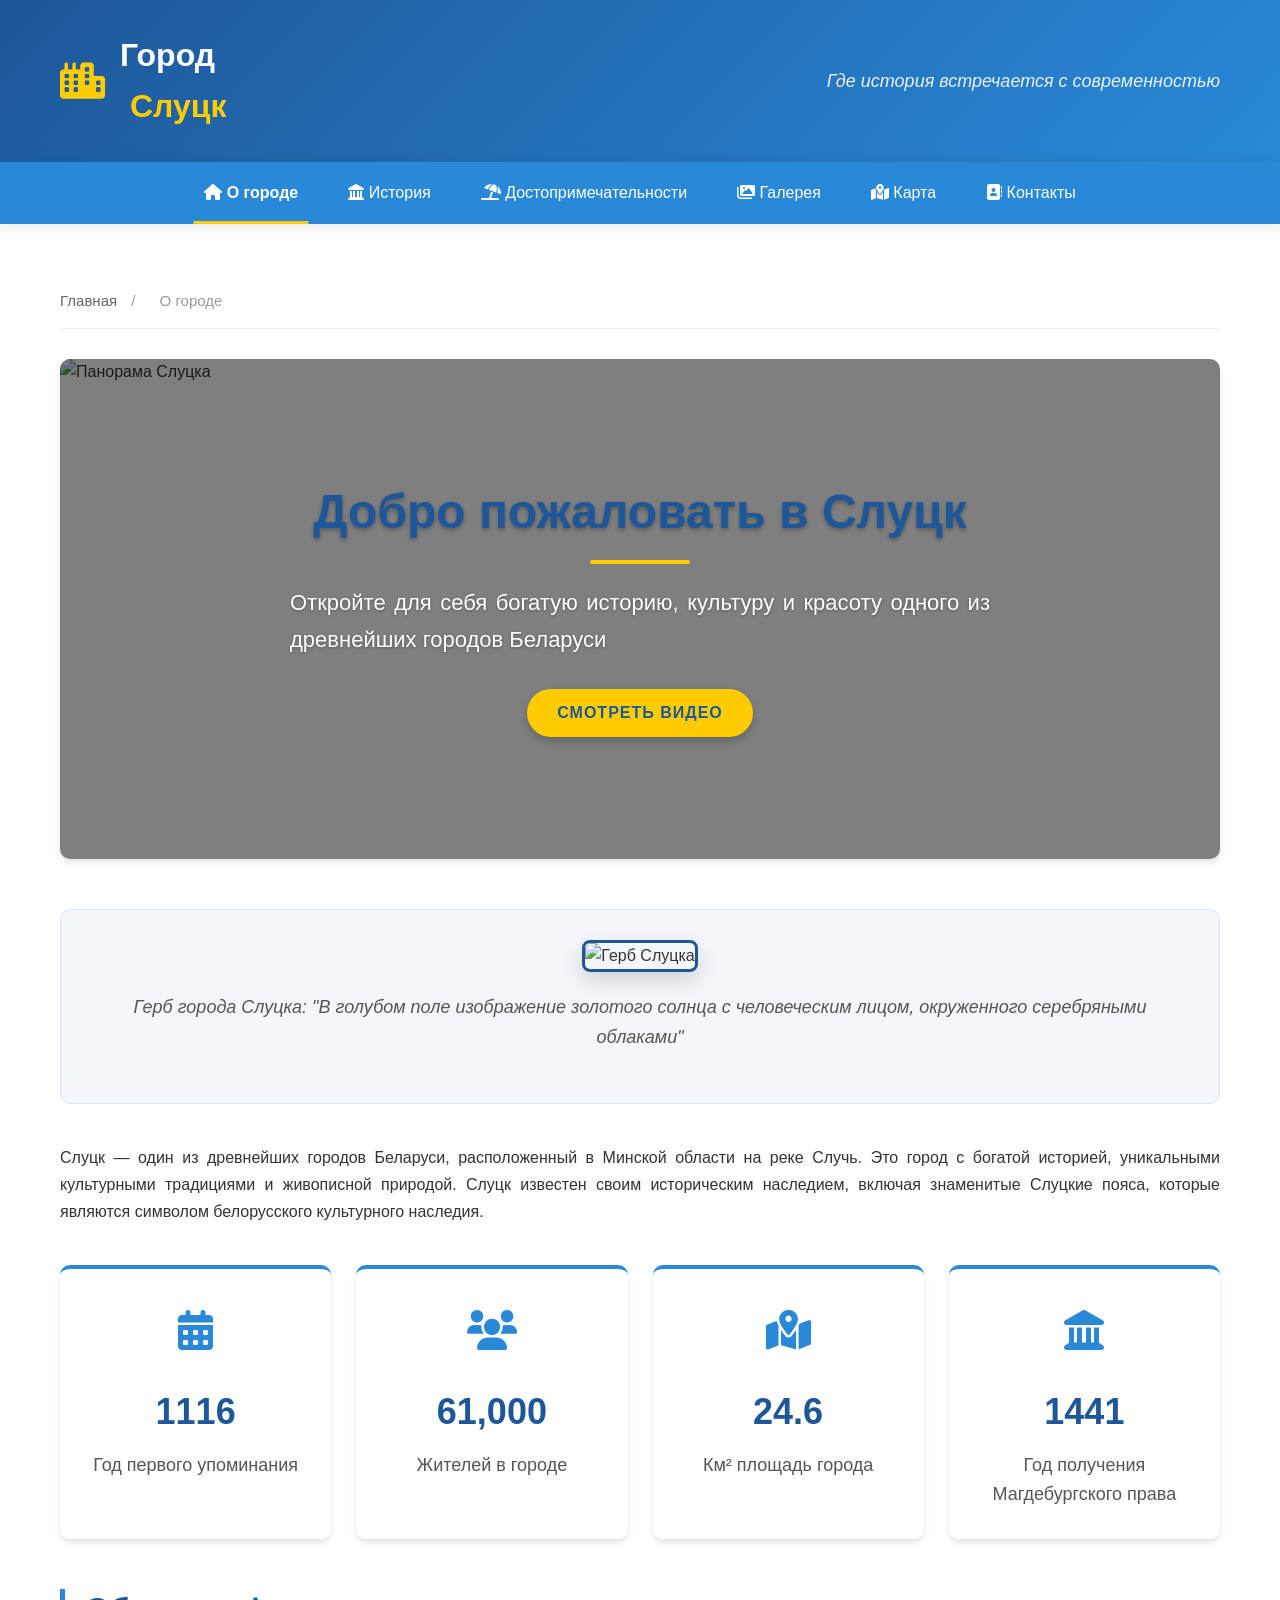
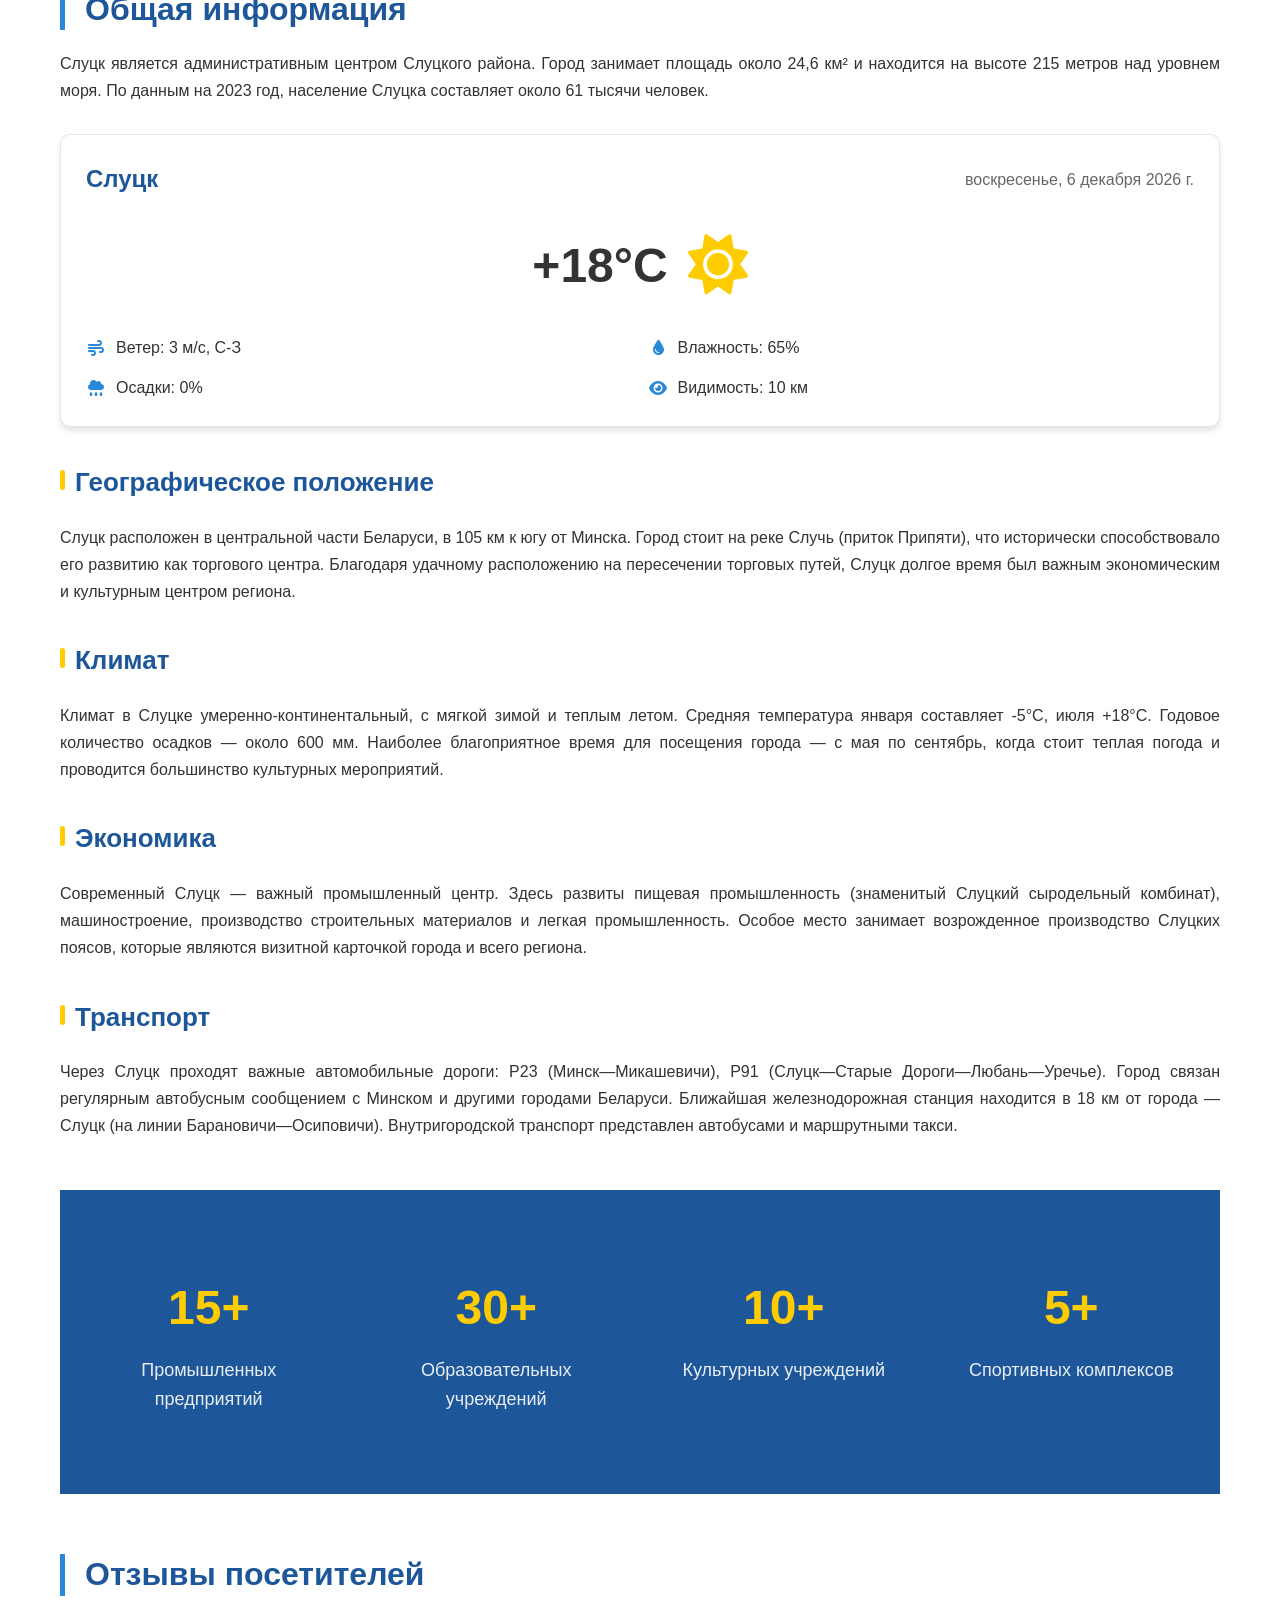
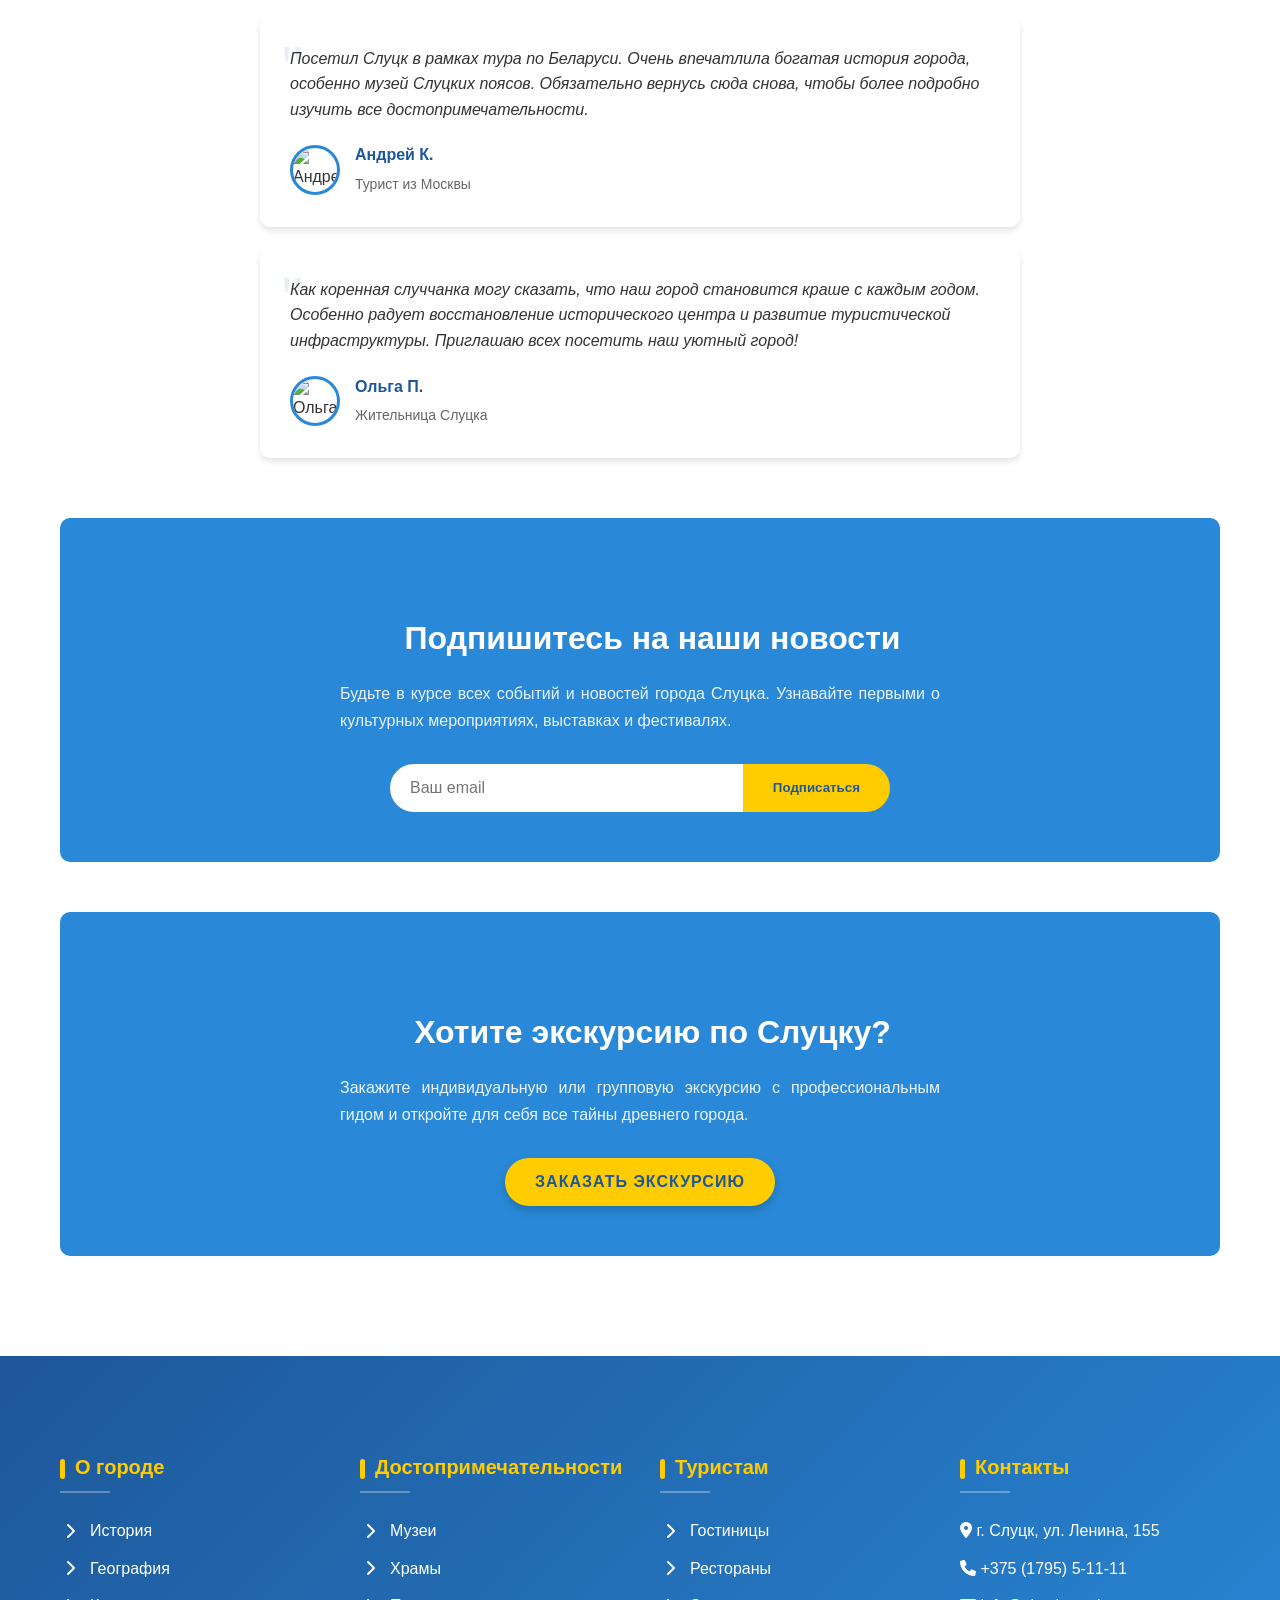
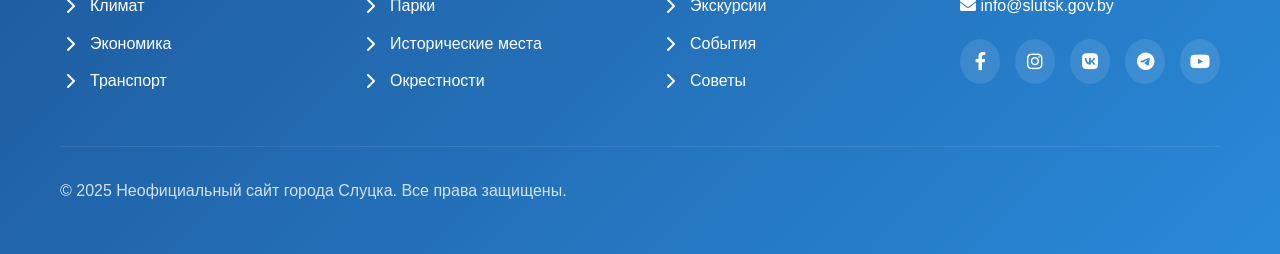
==== index.html @ 7d2373c3 "Update and rename main.html to index.html" ====
<!DOCTYPE html>
<html lang="ru">
<head>
    <meta charset="UTF-8">
    <meta name="viewport" content="width=device-width, initial-scale=1.0">
    <title>Слуцк — историческая жемчужина Беларуси</title>
    <link rel="stylesheet" href="https://cdnjs.cloudflare.com/ajax/libs/font-awesome/6.0.0-beta3/css/all.min.css">
    <link rel="stylesheet" href="https://unpkg.com/leaflet@1.7.1/dist/leaflet.css" />
    <link rel="stylesheet" href="https://cdnjs.cloudflare.com/ajax/libs/lightbox2/2.11.3/css/lightbox.min.css">
    <style>
        :root {
            --primary-color: #1e5799;
            --secondary-color: #2989d8;
            --accent-color: #ffcc00;
            --text-color: #333;
            --light-text: #fff;
            --bg-color: #f5f5f5;
            --card-bg: #fff;
            --shadow: 0 4px 6px rgba(0, 0, 0, 0.1);
            --transition: all 0.3s ease;
        }
        
        * {
            margin: 0;
            padding: 0;
            box-sizing: border-box;
            font-family: 'Segoe UI', Tahoma, Geneva, Verdana, sans-serif;
        }
        
        body {
            background-color: var(--bg-color);
            color: var(--text-color);
            line-height: 1.6;
            overflow-x: hidden;
        }
        
        .container {
            max-width: 1200px;
            margin: 0 auto;
            padding: 0 20px;
        }

        header {
            background: linear-gradient(135deg, var(--primary-color) 0%, var(--secondary-color) 100%);
            color: var(--light-text);
            padding: 30px 0;
            box-shadow: var(--shadow);
            position: relative;
            overflow: hidden;
        }
        
        .header-content {
            display: flex;
            justify-content: space-between;
            align-items: center;
            position: relative;
            z-index: 2;
        }
        
        .logo {
            font-size: 32px;
            font-weight: bold;
            display: flex;
            align-items: center;
        }
        
        .logo span {
            color: var(--accent-color);
            margin-left: 10px;
        }
        
        .logo-icon {
            font-size: 36px;
            margin-right: 15px;
            color: var(--accent-color);
        }
        
        .slogan {
            font-size: 18px;
            font-style: italic;
            opacity: 0.9;
            text-align: right;
        }
        

        nav {
            background-color: var(--secondary-color);
            position: sticky;
            top: 0;
            z-index: 100;
            box-shadow: 0 2px 15px rgba(0, 0, 0, 0.1);
        }
        
        .nav-container {
            display: flex;
            justify-content: center;
        }
        
        .nav-tabs {
            display: flex;
            list-style: none;
        }
        
        .nav-tabs li {
            position: relative;
        }
        
        .nav-tabs li a {
            display: block;
            padding: 18px 25px;
            color: var(--light-text);
            text-decoration: none;
            font-weight: 500;
            transition: var(--transition);
            position: relative;
        }
        
        .nav-tabs li a::after {
            content: '';
            position: absolute;
            bottom: 0;
            left: 50%;
            transform: translateX(-50%);
            width: 0;
            height: 3px;
            background-color: var(--accent-color);
            transition: var(--transition);
        }
        
        .nav-tabs li a:hover::after,
        .nav-tabs li.active a::after {
            width: 80%;
        }
        
        .nav-tabs li a:hover {
            background-color: rgba(255, 255, 255, 0.1);
        }
        
        .nav-tabs li.active a {
            font-weight: 600;
        }
        

        main {
            padding: 50px 0;
            background-color: var(--card-bg);
            min-height: 80vh;
        }
        
        .tab-content {
            display: none;
            animation: fadeIn 0.5s ease;
        }
        
        .tab-content.active {
            display: block;
        }
        
        @keyframes fadeIn {
            from { opacity: 0; transform: translateY(10px); }
            to { opacity: 1; transform: translateY(0); }
        }
        

        h1, h2, h3, h4 {
            color: var(--primary-color);
            margin-bottom: 20px;
            font-weight: 700;
        }
        
        h1 {
            font-size: 42px;
            text-align: center;
            margin-bottom: 40px;
            position: relative;
            padding-bottom: 20px;
            line-height: 1.3;
        }
        
        h1::after {
            content: '';
            position: absolute;
            bottom: 0;
            left: 50%;
            transform: translateX(-50%);
            width: 100px;
            height: 4px;
            background-color: var(--accent-color);
            border-radius: 2px;
        }
        
        h2 {
            font-size: 32px;
            margin-top: 50px;
            border-left: 5px solid var(--secondary-color);
            padding-left: 20px;
            line-height: 1.3;
        }
        
        h3 {
            font-size: 26px;
            margin-top: 35px;
            position: relative;
            padding-left: 15px;
        }
        
        h3::before {
            content: '';
            position: absolute;
            left: 0;
            top: 8px;
            height: 20px;
            width: 5px;
            background-color: var(--accent-color);
            border-radius: 3px;
        }
        
        p {
            margin-bottom: 20px;
            text-align: justify;
            font-size: 16px;
            line-height: 1.7;
        }
        
        a {
            color: var(--secondary-color);
            text-decoration: none;
            transition: var(--transition);
        }
        
        a:hover {
            color: var(--primary-color);
            text-decoration: underline;
        }
        

        .coat-of-arms {
            text-align: center;
            margin: 40px 0;
            background-color: rgba(30, 87, 153, 0.05);
            padding: 30px;
            border-radius: 10px;
            border: 1px solid rgba(30, 87, 153, 0.1);
        }
        
        .coat-of-arms img {
            max-width: 220px;
            height: auto;
            border: 3px solid var(--primary-color);
            border-radius: 8px;
            box-shadow: 0 8px 20px rgba(0, 0, 0, 0.15);
            transition: var(--transition);
        }
        
        .coat-of-arms img:hover {
            transform: scale(1.05);
            box-shadow: 0 10px 25px rgba(0, 0, 0, 0.2);
        }
        
        .coat-of-arms p {
            font-style: italic;
            margin-top: 20px;
            text-align: center;
            color: #555;
            font-size: 18px;
        }
        

        .gallery {
            display: grid;
            grid-template-columns: repeat(auto-fill, minmax(280px, 1fr));
            gap: 25px;
            margin: 40px 0;
        }
        
        .gallery-item {
            position: relative;
            overflow: hidden;
            border-radius: 8px;
            box-shadow: var(--shadow);
            transition: var(--transition);
            height: 220px;
        }
        
        .gallery-item:hover {
            transform: translateY(-8px);
            box-shadow: 0 10px 20px rgba(0, 0, 0, 0.15);
        }
        
        .gallery-item img {
            width: 100%;
            height: 100%;
            object-fit: cover;
            transition: transform 0.5s ease;
        }
        
        .gallery-item:hover img {
            transform: scale(1.1);
        }
        
        .gallery-caption {
            position: absolute;
            bottom: 0;
            left: 0;
            right: 0;
            background: linear-gradient(to top, rgba(0, 0, 0, 0.8), transparent);
            color: white;
            padding: 15px;
            transform: translateY(0);
            opacity: 1;
            transition: var(--transition);
        }
        

        #map {
            height: 500px;
            width: 100%;
            margin: 40px 0;
            border-radius: 10px;
            box-shadow: var(--shadow);
            border: 1px solid #ddd;
            z-index: 1;
        }

        .timeline {
            position: relative;
            max-width: 1000px;
            margin: 50px auto;
            padding: 0 20px;
        }
        
        .timeline::after {
            content: '';
            position: absolute;
            width: 4px;
            background: linear-gradient(to bottom, var(--primary-color), var(--secondary-color));
            top: 0;
            bottom: 0;
            left: 50%;
            margin-left: -2px;
            border-radius: 2px;
        }
        
        .timeline-item {
            padding: 15px 50px;
            position: relative;
            width: 50%;
            box-sizing: border-box;
        }
        
        .timeline-item::after {
            content: '';
            position: absolute;
            width: 25px;
            height: 25px;
            background-color: var(--card-bg);
            border: 4px solid var(--secondary-color);
            border-radius: 50%;
            top: 20px;
            z-index: 1;
            transition: var(--transition);
        }
        
        .timeline-item:hover::after {
            background-color: var(--accent-color);
            border-color: var(--primary-color);
            transform: scale(1.1);
        }
        
        .left {
            left: 0;
        }
        
        .right {
            left: 50%;
        }
        
        .left::after {
            right: -16px;
        }
        
        .right::after {
            left: -16px;
        }
        
        .timeline-content {
            padding: 25px;
            background-color: var(--card-bg);
            border-radius: 8px;
            box-shadow: var(--shadow);
            border-left: 4px solid var(--secondary-color);
            transition: var(--transition);
        }
        
        .timeline-item:hover .timeline-content {
            transform: translateY(-5px);
            box-shadow: 0 8px 15px rgba(0, 0, 0, 0.1);
        }
        
        .right .timeline-content {
            border-left: none;
            border-right: 4px solid var(--secondary-color);
        }
        
        .timeline-year {
            font-weight: bold;
            color: var(--secondary-color);
            margin-bottom: 15px;
            font-size: 20px;
            display: flex;
            align-items: center;
        }
        
        .timeline-year::before {
            content: '';
            display: inline-block;
            width: 15px;
            height: 15px;
            background-color: var(--accent-color);
            border-radius: 50%;
            margin-right: 10px;
        }
        

        .attractions {
            display: grid;
            grid-template-columns: repeat(auto-fill, minmax(320px, 1fr));
            gap: 35px;
            margin: 40px 0;
        }
        
        .attraction-card {
            background-color: var(--card-bg);
            border-radius: 10px;
            overflow: hidden;
            box-shadow: var(--shadow);
            transition: var(--transition);
            display: flex;
            flex-direction: column;
        }
        
        .attraction-card:hover {
            transform: translateY(-10px);
            box-shadow: 0 15px 25px rgba(0, 0, 0, 0.1);
        }
        
        .attraction-image {
            height: 220px;
            overflow: hidden;
            position: relative;
        }
        
        .attraction-image img {
            width: 100%;
            height: 100%;
            object-fit: cover;
            transition: transform 0.5s ease;
        }
        
        .attraction-card:hover .attraction-image img {
            transform: scale(1.1);
        }
        
        .attraction-info {
            padding: 25px;
            flex-grow: 1;
            display: flex;
            flex-direction: column;
        }
        
        .attraction-info h3 {
            margin-top: 0;
            color: var(--primary-color);
            font-size: 22px;
        }
        
        .attraction-info p {
            margin-bottom: 20px;
            flex-grow: 1;
        }
        
        .attraction-meta {
            display: flex;
            justify-content: space-between;
            color: #666;
            font-size: 15px;
            margin-top: auto;
        }
        
        .attraction-meta i {
            margin-right: 5px;
            color: var(--secondary-color);
        }
        

        .contact-info {
            display: grid;
            grid-template-columns: repeat(auto-fill, minmax(320px, 1fr));
            gap: 35px;
            margin: 40px 0;
        }
        
        .contact-card {
            background-color: var(--card-bg);
            padding: 30px;
            border-radius: 10px;
            box-shadow: var(--shadow);
            border-top: 4px solid var(--secondary-color);
            transition: var(--transition);
        }
        
        .contact-card:hover {
            transform: translateY(-5px);
            box-shadow: 0 10px 20px rgba(0, 0, 0, 0.1);
        }
        
        .contact-card h3 {
            margin-top: 0;
            display: flex;
            align-items: center;
            font-size: 22px;
        }
        
        .contact-card h3 i {
            margin-right: 15px;
            color: var(--secondary-color);
            font-size: 26px;
        }
        
        .contact-card ul {
            list-style: none;
            margin-top: 20px;
        }
        
        .contact-card ul li {
            margin-bottom: 15px;
            display: flex;
            align-items: flex-start;
            line-height: 1.5;
        }
        
        .contact-card ul li i {
            margin-right: 15px;
            color: var(--secondary-color);
            width: 20px;
            text-align: center;
            margin-top: 3px;
        }
        

        .weather-widget {
            background-color: var(--card-bg);
            border-radius: 10px;
            padding: 25px;
            box-shadow: var(--shadow);
            margin: 30px 0;
            text-align: center;
            border: 1px solid rgba(0, 0, 0, 0.1);
        }
        
        .weather-header {
            display: flex;
            justify-content: space-between;
            align-items: center;
            margin-bottom: 20px;
        }
        
        .weather-city {
            font-size: 24px;
            font-weight: bold;
            color: var(--primary-color);
        }
        
        .weather-date {
            color: #666;
            font-size: 16px;
        }
        
        .weather-main {
            display: flex;
            align-items: center;
            justify-content: center;
            margin-bottom: 20px;
        }
        
        .weather-temp {
            font-size: 48px;
            font-weight: bold;
            margin-right: 20px;
        }
        
        .weather-icon {
            font-size: 60px;
            color: var(--accent-color);
        }
        
        .weather-details {
            display: grid;
            grid-template-columns: repeat(2, 1fr);
            gap: 15px;
            text-align: left;
        }
        
        .weather-detail {
            display: flex;
            align-items: center;
        }
        
        .weather-detail i {
            margin-right: 10px;
            color: var(--secondary-color);
            width: 20px;
            text-align: center;
        }
        

        .facts {
            display: grid;
            grid-template-columns: repeat(auto-fill, minmax(250px, 1fr));
            gap: 25px;
            margin: 40px 0;
        }
        
        .fact-card {
            background-color: var(--card-bg);
            border-radius: 10px;
            padding: 30px;
            box-shadow: var(--shadow);
            text-align: center;
            transition: var(--transition);
            border-top: 4px solid var(--secondary-color);
        }
        
        .fact-card:hover {
            transform: translateY(-5px);
            box-shadow: 0 10px 20px rgba(0, 0, 0, 0.1);
        }
        
        .fact-icon {
            font-size: 40px;
            color: var(--secondary-color);
            margin-bottom: 20px;
        }
        
        .fact-number {
            font-size: 36px;
            font-weight: bold;
            color: var(--primary-color);
            margin-bottom: 10px;
        }
        
        .fact-title {
            font-size: 18px;
            color: #555;
        }
        
        .video-container {
            position: relative;
            padding-bottom: 56.25%; 
            height: 0;
            overflow: hidden;
            margin: 40px 0;
            border-radius: 10px;
            box-shadow: var(--shadow);
        }
        
        .video-container iframe {
            position: absolute;
            top: 0;
            left: 0;
            width: 100%;
            height: 100%;
            border: none;
        }
        
 
        footer {
            background: linear-gradient(135deg, var(--primary-color) 0%, var(--secondary-color) 100%);
            color: var(--light-text);
            padding: 60px 0 30px;
            position: relative;
        }
        
        .footer-content {
            display: grid;
            grid-template-columns: repeat(auto-fill, minmax(250px, 1fr));
            gap: 40px;
            margin-bottom: 40px;
        }
        
        .footer-column h3 {
            color: var(--accent-color);
            margin-bottom: 25px;
            font-size: 20px;
            position: relative;
            padding-bottom: 10px;
        }
        
        .footer-column h3::after {
            content: '';
            position: absolute;
            bottom: 0;
            left: 0;
            width: 50px;
            height: 2px;
            background-color: rgba(255, 255, 255, 0.3);
        }
        
        .footer-column ul {
            list-style: none;
        }
        
        .footer-column ul li {
            margin-bottom: 12px;
        }
        
        .footer-column ul li a {
            color: var(--light-text);
            text-decoration: none;
            transition: var(--transition);
            display: flex;
            align-items: center;
        }
        
        .footer-column ul li a i {
            margin-right: 10px;
            width: 20px;
            text-align: center;
        }
        
        .footer-column ul li a:hover {
            color: var(--accent-color);
            transform: translateX(5px);
        }
        
        .social-links {
            display: flex;
            gap: 15px;
            margin-top: 20px;
        }
        
        .social-links a {
            display: flex;
            align-items: center;
            justify-content: center;
            width: 45px;
            height: 45px;
            background-color: rgba(255, 255, 255, 0.1);
            border-radius: 50%;
            color: var(--light-text);
            transition: var(--transition);
            font-size: 18px;
        }
        
        .social-links a:hover {
            background-color: var(--accent-color);
            color: var(--primary-color);
            transform: translateY(-5px);
        }
        
        .copyright {
            text-align: center;
            padding-top: 30px;
            border-top: 1px solid rgba(255, 255, 255, 0.1);
            font-size: 15px;
            opacity: 0.8;
        }
        

        .scroll-top {
            position: fixed;
            bottom: 40px;
            right: 40px;
            width: 60px;
            height: 60px;
            background-color: var(--secondary-color);
            color: var(--light-text);
            border-radius: 50%;
            display: flex;
            align-items: center;
            justify-content: center;
            cursor: pointer;
            opacity: 0;
            visibility: hidden;
            transition: var(--transition);
            box-shadow: 0 5px 15px rgba(0, 0, 0, 0.2);
            z-index: 999;
            font-size: 22px;
        }
        
        .scroll-top.active {
            opacity: 1;
            visibility: visible;
        }
        
        .scroll-top:hover {
            background-color: var(--primary-color);
            transform: translateY(-5px);
        }
        

        .breadcrumbs {
            padding: 15px 0;
            margin-bottom: 30px;
            font-size: 15px;
            border-bottom: 1px solid #eee;
        }
        
        .breadcrumbs a {
            color: #666;
        }
        
        .breadcrumbs a:hover {
            color: var(--secondary-color);
        }
        
        .breadcrumbs span {
            color: #999;
            margin: 0 10px;
        }
        

        @media (max-width: 992px) {
            h1 {
                font-size: 36px;
            }
            
            h2 {
                font-size: 28px;
            }
            
            h3 {
                font-size: 24px;
            }
            
            .nav-tabs li a {
                padding: 15px 20px;
            }
        }
        
        @media (max-width: 768px) {
            .header-content {
                flex-direction: column;
                text-align: center;
            }
            
            .logo {
                margin-bottom: 15px;
                justify-content: center;
            }
            
            .slogan {
                text-align: center;
            }
            
            .nav-tabs {
                flex-wrap: wrap;
                justify-content: center;
            }
            
            .nav-tabs li {
                flex: 1 0 auto;
                text-align: center;
            }
            
            .nav-tabs li a {
                padding: 12px 15px;
                font-size: 14px;
            }
            
            .timeline::after {
                left: 31px;
            }
            
            .timeline-item {
                width: 100%;
                padding-left: 80px;
                padding-right: 25px;
            }
            
            .timeline-item::after {
                left: 21px;
            }
            
            .left::after, .right::after {
                left: 21px;
            }
            
            .right {
                left: 0;
            }
            
            .timeline-content {
                padding: 20px;
            }
            
            .scroll-top {
                width: 50px;
                height: 50px;
                bottom: 30px;
                right: 30px;
                font-size: 20px;
            }
        }
        
        @media (max-width: 576px) {
            h1 {
                font-size: 30px;
                padding-bottom: 15px;
            }
            
            h2 {
                font-size: 26px;
            }
            
            h3 {
                font-size: 22px;
            }
            
            .coat-of-arms img {
                max-width: 180px;
            }
            
            .gallery {
                grid-template-columns: 1fr;
            }
            
            .attractions, .contact-info {
                grid-template-columns: 1fr;
            }
            
            .footer-content {
                grid-template-columns: 1fr;
            }
            
            .weather-details {
                grid-template-columns: 1fr;
            }
        }
        
        @keyframes float {
            0% { transform: translateY(0px); }
            50% { transform: translateY(-10px); }
            100% { transform: translateY(0px); }
        }
        
        .floating {
            animation: float 3s ease-in-out infinite;
        }
        
        .hero {
            position: relative;
            height: 500px;
            overflow: hidden;
            margin-bottom: 50px;
            border-radius: 10px;
            box-shadow: var(--shadow);
        }
        
        .hero-image {
            width: 100%;
            height: 100%;
            object-fit: cover;
            position: absolute;
            top: 0;
            left: 0;
            z-index: 1;
        }
        
        .hero-content {
            position: relative;
            z-index: 2;
            height: 100%;
            display: flex;
            flex-direction: column;
            justify-content: center;
            align-items: center;
            text-align: center;
            padding: 0 20px;
            background: rgba(0, 0, 0, 0.5);
            color: white;
        }
        
        .hero-title {
            font-size: 48px;
            margin-bottom: 20px;
            text-shadow: 0 2px 4px rgba(0, 0, 0, 0.3);
        }
        
        .hero-subtitle {
            font-size: 22px;
            margin-bottom: 30px;
            max-width: 700px;
            text-shadow: 0 1px 3px rgba(0, 0, 0, 0.3);
        }
        
        .hero-btn {
            display: inline-block;
            padding: 15px 30px;
            background-color: var(--accent-color);
            color: var(--primary-color);
            border-radius: 50px;
            font-weight: bold;
            text-transform: uppercase;
            letter-spacing: 1px;
            transition: var(--transition);
            border: none;
            cursor: pointer;
            font-size: 16px;
            box-shadow: 0 4px 10px rgba(0, 0, 0, 0.2);
        }
        
        .hero-btn:hover {
            background-color: white;
            transform: translateY(-3px);
            box-shadow: 0 6px 15px rgba(0, 0, 0, 0.3);
            text-decoration: none;
        }

        .stats {
            background-color: var(--primary-color);
            padding: 60px 0;
            color: white;
            margin: 50px 0;
        }
        
        .stats-container {
            display: grid;
            grid-template-columns: repeat(auto-fit, minmax(200px, 1fr));
            gap: 30px;
        }
        
        .stat-item {
            text-align: center;
            padding: 20px;
        }
        
        .stat-number {
            font-size: 48px;
            font-weight: bold;
            margin-bottom: 10px;
            color: var(--accent-color);
        }
        
        .stat-label {
            font-size: 18px;
            opacity: 0.9;
        }

        .testimonials {
            margin: 60px 0;
        }
        
        .testimonial-slider {
            max-width: 800px;
            margin: 0 auto;
        }
        
        .testimonial {
            background-color: var(--card-bg);
            padding: 30px;
            border-radius: 10px;
            box-shadow: var(--shadow);
            margin: 20px;
            position: relative;
        }
        
        .testimonial::before {
            content: '"';
            position: absolute;
            top: 20px;
            left: 20px;
            font-size: 60px;
            color: rgba(30, 87, 153, 0.1);
            font-family: serif;
            line-height: 1;
        }
        
        .testimonial-content {
            font-style: italic;
            margin-bottom: 20px;
            position: relative;
            z-index: 1;
        }
        
        .testimonial-author {
            display: flex;
            align-items: center;
        }
        
        .testimonial-avatar {
            width: 50px;
            height: 50px;
            border-radius: 50%;
            object-fit: cover;
            margin-right: 15px;
            border: 3px solid var(--secondary-color);
        }
        
        .author-info h4 {
            margin-bottom: 5px;
            color: var(--primary-color);
        }
        
        .author-info p {
            color: #666;
            font-size: 14px;
            margin: 0;
        }
        
        .newsletter {
            background-color: var(--secondary-color);
            padding: 50px 0;
            color: white;
            text-align: center;
            margin: 50px 0;
            border-radius: 10px;
        }
        
        .newsletter h2 {
            color: white;
            margin-bottom: 20px;
        }
        
        .newsletter p {
            max-width: 600px;
            margin: 0 auto 30px;
            color: rgba(255, 255, 255, 0.9);
        }
        
        .newsletter-form {
            display: flex;
            max-width: 500px;
            margin: 0 auto;
        }
        
        .newsletter-input {
            flex-grow: 1;
            padding: 15px 20px;
            border: none;
            border-radius: 50px 0 0 50px;
            font-size: 16px;
            outline: none;
        }
        
        .newsletter-btn {
            padding: 15px 30px;
            background-color: var(--accent-color);
            color: var(--primary-color);
            border: none;
            border-radius: 0 50px 50px 0;
            font-weight: bold;
            cursor: pointer;
            transition: var(--transition);
        }
        
        .newsletter-btn:hover {
            background-color: white;
        }

        .events {
            margin: 60px 0;
        }
        
        .event-card {
            display: flex;
            background-color: var(--card-bg);
            border-radius: 10px;
            overflow: hidden;
            box-shadow: var(--shadow);
            margin-bottom: 30px;
            transition: var(--transition);
        }
        
        .event-card:hover {
            transform: translateY(-5px);
            box-shadow: 0 10px 20px rgba(0, 0, 0, 0.1);
        }
        
        .event-date {
            background-color: var(--primary-color);
            color: white;
            padding: 20px;
            display: flex;
            flex-direction: column;
            align-items: center;
            justify-content: center;
            min-width: 100px;
        }
        
        .event-day {
            font-size: 36px;
            font-weight: bold;
            line-height: 1;
        }
        
        .event-month {
            font-size: 16px;
            text-transform: uppercase;
            letter-spacing: 1px;
        }
        
        .event-content {
            padding: 25px;
            flex-grow: 1;
        }
        
        .event-title {
            margin-bottom: 10px;
            color: var(--primary-color);
        }
        
        .event-meta {
            display: flex;
            margin-bottom: 15px;
            color: #666;
            font-size: 14px;
        }
        
        .event-meta span {
            margin-right: 20px;
            display: flex;
            align-items: center;
        }
        
        .event-meta i {
            margin-right: 5px;
            color: var(--secondary-color);
        }
        
        .event-btn {
            display: inline-block;
            padding: 8px 20px;
            background-color: var(--secondary-color);
            color: white;
            border-radius: 50px;
            font-size: 14px;
            transition: var(--transition);
        }
        
        .event-btn:hover {
            background-color: var(--primary-color);
            text-decoration: none;
        }
        
        .modal {
            display: none;
            position: fixed;
            top: 0;
            left: 0;
            width: 100%;
            height: 100%;
            background-color: rgba(0, 0, 0, 0.8);
            z-index: 1000;
            overflow-y: auto;
        }
        
        .modal-content {
            background-color: var(--card-bg);
            margin: 50px auto;
            max-width: 800px;
            border-radius: 10px;
            overflow: hidden;
            box-shadow: 0 10px 30px rgba(0, 0, 0, 0.3);
            animation: modalFadeIn 0.3s ease;
        }
        
        @keyframes modalFadeIn {
            from { opacity: 0; transform: translateY(-20px); }
            to { opacity: 1; transform: translateY(0); }
        }
        
        .modal-header {
            padding: 20px;
            background-color: var(--primary-color);
            color: white;
            display: flex;
            justify-content: space-between;
            align-items: center;
        }
        
        .modal-title {
            margin: 0;
            color: white;
        }
        
        .modal-close {
            background: none;
            border: none;
            color: white;
            font-size: 24px;
            cursor: pointer;
            transition: var(--transition);
        }
        
        .modal-close:hover {
            color: var(--accent-color);
        }
        
        .modal-body {
            padding: 30px;
        }
        
        .search-box {
            position: relative;
            max-width: 400px;
            margin: 0 auto 40px;
        }
        
        .search-input {
            width: 100%;
            padding: 15px 20px;
            border-radius: 50px;
            border: 1px solid #ddd;
            font-size: 16px;
            padding-left: 50px;
            outline: none;
            transition: var(--transition);
        }
        
        .search-input:focus {
            border-color: var(--secondary-color);
            box-shadow: 0 0 0 3px rgba(41, 137, 216, 0.2);
        }
        
        .search-icon {
            position: absolute;
            left: 20px;
            top: 50%;
            transform: translateY(-50%);
            color: #999;
        }
        
        .loader {
            display: none;
            border: 5px solid #f3f3f3;
            border-top: 5px solid var(--secondary-color);
            border-radius: 50%;
            width: 50px;
            height: 50px;
            animation: spin 1s linear infinite;
            margin: 50px auto;
        }
        
        @keyframes spin {
            0% { transform: rotate(0deg); }
            100% { transform: rotate(360deg); }
        }
    </style>
</head>
<body>

    <header>
        <div class="container header-content">
            <div class="logo">
                <i class="fas fa-city logo-icon floating"></i>
                <div>
                    <div>Город</div>
                    <span>Слуцк</span>
                </div>
            </div>
            <div class="slogan">Где история встречается с современностью</div>
        </div>
    </header>
    

    <nav>
        <div class="container nav-container">
            <ul class="nav-tabs">
                <li class="active"><a href="#about" data-tab="about"><i class="fas fa-home"></i> О городе</a></li>
                <li><a href="#history" data-tab="history"><i class="fas fa-landmark"></i> История</a></li>
                <li><a href="#attractions" data-tab="attractions"><i class="fas fa-umbrella-beach"></i> Достопримечательности</a></li>
                <li><a href="#gallery" data-tab="gallery"><i class="fas fa-images"></i> Галерея</a></li>
                <li><a href="#map-tab" data-tab="map-tab"><i class="fas fa-map-marked-alt"></i> Карта</a></li>
                <li><a href="#contacts" data-tab="contacts"><i class="fas fa-address-book"></i> Контакты</a></li>
            </ul>
        </div>
    </nav>
    

    <main>
        <div class="container">
            <div class="breadcrumbs">
                <a href="#about">Главная</a>
                <span>/</span>
                <span id="current-page">О городе</span>
            </div>

            <div id="about" class="tab-content active">
                <div class="hero">
                    <img src="https://upload.wikimedia.org/wikipedia/commons/thumb/8/8a/Slucak05715.JPG/1200px-Slucak05715.JPG" alt="Панорама Слуцка" class="hero-image">
                    <div class="hero-content">
                        <h1 class="hero-title">Добро пожаловать в Слуцк</h1>
                        <p class="hero-subtitle">Откройте для себя богатую историю, культуру и красоту одного из древнейших городов Беларуси</p>
                        <button class="hero-btn" id="watch-video-btn">Смотреть видео</button>
                    </div>
                </div>
                
                <div class="coat-of-arms">
                    <img src="https://upload.wikimedia.org/wikipedia/commons/thumb/8/8a/Coat_of_Arms_of_Slutsk%2C_Belarus.svg/800px-Coat_of_Arms_of_Slutsk%2C_Belarus.svg.png" alt="Герб Слуцка">
                    <p>Герб города Слуцка: "В голубом поле изображение золотого солнца с человеческим лицом, окруженного серебряными облаками"</p>
                </div>
                
                <p>Слуцк — один из древнейших городов Беларуси, расположенный в Минской области на реке Случь. Это город с богатой историей, уникальными культурными традициями и живописной природой. Слуцк известен своим историческим наследием, включая знаменитые Слуцкие пояса, которые являются символом белорусского культурного наследия.</p>
                
                <div class="facts">
                    <div class="fact-card">
                        <div class="fact-icon"><i class="fas fa-calendar-alt"></i></div>
                        <div class="fact-number">1116</div>
                        <div class="fact-title">Год первого упоминания</div>
                    </div>
                    <div class="fact-card">
                        <div class="fact-icon"><i class="fas fa-users"></i></div>
                        <div class="fact-number">61,000</div>
                        <div class="fact-title">Жителей в городе</div>
                    </div>
                    <div class="fact-card">
                        <div class="fact-icon"><i class="fas fa-map-marked-alt"></i></div>
                        <div class="fact-number">24.6</div>
                        <div class="fact-title">Км² площадь города</div>
                    </div>
                    <div class="fact-card">
                        <div class="fact-icon"><i class="fas fa-landmark"></i></div>
                        <div class="fact-number">1441</div>
                        <div class="fact-title">Год получения Магдебургского права</div>
                    </div>
                </div>
                
                <h2>Общая информация</h2>
                <p>Слуцк является административным центром Слуцкого района. Город занимает площадь около 24,6 км² и находится на высоте 215 метров над уровнем моря. По данным на 2023 год, население Слуцка составляет около 61 тысячи человек.</p>
                
                <div class="weather-widget">
                    <div class="weather-header">
                        <div class="weather-city">Слуцк</div>
                        <div class="weather-date" id="current-date"></div>
                    </div>
                    <div class="weather-main">
                        <div class="weather-temp">+18°C</div>
                        <div class="weather-icon"><i class="fas fa-sun"></i></div>
                    </div>
                    <div class="weather-details">
                        <div class="weather-detail"><i class="fas fa-wind"></i> Ветер: 3 м/с, С-З</div>
                        <div class="weather-detail"><i class="fas fa-tint"></i> Влажность: 65%</div>
                        <div class="weather-detail"><i class="fas fa-cloud-rain"></i> Осадки: 0%</div>
                        <div class="weather-detail"><i class="fas fa-eye"></i> Видимость: 10 км</div>
                    </div>
                </div>
                
                <h3>Географическое положение</h3>
                <p>Слуцк расположен в центральной части Беларуси, в 105 км к югу от Минска. Город стоит на реке Случь (приток Припяти), что исторически способствовало его развитию как торгового центра. Благодаря удачному расположению на пересечении торговых путей, Слуцк долгое время был важным экономическим и культурным центром региона.</p>
                
                <h3>Климат</h3>
                <p>Климат в Слуцке умеренно-континентальный, с мягкой зимой и теплым летом. Средняя температура января составляет -5°C, июля +18°C. Годовое количество осадков — около 600 мм. Наиболее благоприятное время для посещения города — с мая по сентябрь, когда стоит теплая погода и проводится большинство культурных мероприятий.</p>
                
                <h3>Экономика</h3>
                <p>Современный Слуцк — важный промышленный центр. Здесь развиты пищевая промышленность (знаменитый Слуцкий сыродельный комбинат), машиностроение, производство строительных материалов и легкая промышленность. Особое место занимает возрожденное производство Слуцких поясов, которые являются визитной карточкой города и всего региона.</p>
                
                <h3>Транспорт</h3>
                <p>Через Слуцк проходят важные автомобильные дороги: Р23 (Минск—Микашевичи), Р91 (Слуцк—Старые Дороги—Любань—Уречье). Город связан регулярным автобусным сообщением с Минском и другими городами Беларуси. Ближайшая железнодорожная станция находится в 18 км от города — Слуцк (на линии Барановичи—Осиповичи). Внутригородской транспорт представлен автобусами и маршрутными такси.</p>
                
                <div class="stats">
                    <div class="container stats-container">
                        <div class="stat-item">
                            <div class="stat-number">15+</div>
                            <div class="stat-label">Промышленных предприятий</div>
                        </div>
                        <div class="stat-item">
                            <div class="stat-number">30+</div>
                            <div class="stat-label">Образовательных учреждений</div>
                        </div>
                        <div class="stat-item">
                            <div class="stat-number">10+</div>
                            <div class="stat-label">Культурных учреждений</div>
                        </div>
                        <div class="stat-item">
                            <div class="stat-number">5+</div>
                            <div class="stat-label">Спортивных комплексов</div>
                        </div>
                    </div>
                </div>
                
                <div class="video-container" id="about-video" style="display: none;">
                    <iframe width="560" height="315" src="https://youtu.be/RnN7DQ6oLFY?si=1ZR7IMLJKYAOX5lb" frameborder="0" allow="accelerometer; autoplay; clipboard-write; encrypted-media; gyroscope; picture-in-picture" allowfullscreen></iframe>
                </div>
                
                <div class="testimonials">
                    <h2>Отзывы посетителей</h2>
                    <div class="testimonial-slider">
                        <div class="testimonial">
                            <div class="testimonial-content">
                                Посетил Слуцк в рамках тура по Беларуси. Очень впечатлила богатая история города, особенно музей Слуцких поясов. Обязательно вернусь сюда снова, чтобы более подробно изучить все достопримечательности.
                            </div>
                            <div class="testimonial-author">
                                <img src="https://randomuser.me/api/portraits/men/32.jpg" alt="Андрей К." class="testimonial-avatar">
                                <div class="author-info">
                                    <h4>Андрей К.</h4>
                                    <p>Турист из Москвы</p>
                                </div>
                            </div>
                        </div>
                        <div class="testimonial">
                            <div class="testimonial-content">
                                Как коренная случчанка могу сказать, что наш город становится краше с каждым годом. Особенно радует восстановление исторического центра и развитие туристической инфраструктуры. Приглашаю всех посетить наш уютный город!
                            </div>
                            <div class="testimonial-author">
                                <img src="https://randomuser.me/api/portraits/women/44.jpg" alt="Ольга П." class="testimonial-avatar">
                                <div class="author-info">
                                    <h4>Ольга П.</h4>
                                    <p>Жительница Слуцка</p>
                                </div>
                            </div>
                        </div>
                    </div>
                </div>
                
                <div class="newsletter">
                    <h2>Подпишитесь на наши новости</h2>
                    <p>Будьте в курсе всех событий и новостей города Слуцка. Узнавайте первыми о культурных мероприятиях, выставках и фестивалях.</p>
                    <form class="newsletter-form">
                        <input type="email" placeholder="Ваш email" class="newsletter-input" required>
                        <button type="submit" class="newsletter-btn">Подписаться</button>
                    </form>
                </div>
            </div>
            
            <div id="history" class="tab-content">
                <h1>История Слуцка</h1>
                <p>Слуцк — город с многовековой историей, первые упоминания о котором относятся к XII веку. За свою историю город пережил периоды расцвета и упадка, был центром княжества, входил в состав различных государственных образований. Сегодня Слуцк бережно хранит свое наследие и продолжает писать новые страницы своей истории.</p>
                
                <div class="timeline">
                    <div class="timeline-item left">
                        <div class="timeline-content">
                            <div class="timeline-year">1116</div>
                            <p>Первое упоминание о Слуцке в "Повести временных лет" как о городе Туровского княжества под названием "Случеск". В это время город уже был важным торговым и оборонительным пунктом на южных рубежах Полоцкой земли.</p>
                        </div>
                    </div>
                    
                    <div class="timeline-item right">
                        <div class="timeline-content">
                            <div class="timeline-year">1160</div>
                            <p>Слуцк становится центром удельного княжества в составе Туровской земли. Начинается строительство деревянного замка, который на несколько столетий станет резиденцией местных князей и важным оборонительным сооружением.</p>
                        </div>
                    </div>
                    
                    <div class="timeline-item left">
                        <div class="timeline-content">
                            <div class="timeline-year">1395</div>
                            <p>После смерти князя Владимира Ольгердовича Слуцкое княжество переходит к его дочери Александре, которая выходит замуж за князя Михаила Гольшанского. Начинается эпоха правления Олельковичей — период расцвета Слуцкого княжества.</p>
                        </div>
                    </div>
                    
                    <div class="timeline-item right">
                        <div class="timeline-content">
                            <div class="timeline-year">1441</div>
                            <p>Князь Александр (Олелько) Владимирович получает от великого князя Казимира подтверждение прав на Слуцкое княжество. Начинается "золотой век" Слуцка — развиваются ремесла, торговля, строительство, культура.</p>
                        </div>
                    </div>
                    
                    <div class="timeline-item left">
                        <div class="timeline-content">
                            <div class="timeline-year">1502</div>
                            <p>Начало строительства каменного Слуцкого замка по приказу князя Семёна Олельковича. Замок становится одной из сильнейших крепостей Великого княжества Литовского, выдерживающей многочисленные осады.</p>
                        </div>
                    </div>
                    
                    <div class="timeline-item right">
                        <div class="timeline-content">
                            <div class="timeline-year">1582</div>
                            <p>После смерти последнего князя Юрия Олельковича Слуцкое княжество переходит к Радзивиллам по наследству. Начинается период экономического и культурного расцвета под их властью.</p>
                        </div>
                    </div>
                    
                    <div class="timeline-item left">
                        <div class="timeline-content">
                            <div class="timeline-year">XVII век</div>
                            <p>Слуцк становится известен производством знаменитых Слуцких поясов — шелковых поясов с золотыми и серебряными нитями, которые были символом статуса шляхтичей. Производство организовано по принципу мануфактуры.</p>
                        </div>
                    </div>
                    
                    <div class="timeline-item right">
                        <div class="timeline-content">
                            <div class="timeline-year">1793</div>
                            <p>В результате второго раздела Речи Посполитой Слуцк входит в состав Российской империи и становится уездным городом Минской губернии. Начинается новый этап в истории города.</p>
                        </div>
                    </div>
                    
                    <div class="timeline-item left">
                        <div class="timeline-content">
                            <div class="timeline-year">1918-1920</div>
                            <p>Слуцк становится ареной боевых действий во время Гражданской войны. В 1918 году провозглашается Слуцкая республика, а в 1920 году происходит Слуцкое восстание против советской власти — важное событие в истории белорусского национального движения.</p>
                        </div>
                    </div>
                    
                    <div class="timeline-item right">
                        <div class="timeline-content">
                            <div class="timeline-year">1941-1944</div>
                            <p>Оккупация Слуцка немецкими войсками во время Великой Отечественной войны. В городе действует сильное партизанское движение. Слуцк освобожден 30 июня 1944 года в ходе операции "Багратион".</p>
                        </div>
                    </div>
                    
                    <div class="timeline-item left">
                        <div class="timeline-content">
                            <div class="timeline-year">1960-1980</div>
                            <p>Активное промышленное развитие Слуцка: построены сыродельный комбинат, сахарный завод, завод "Слуцксельмаш" и другие предприятия. Город становится важным промышленным центром Белорусской ССР.</p>
                        </div>
                    </div>
                    
                    <div class="timeline-item right">
                        <div class="timeline-content">
                            <div class="timeline-year">2006</div>
                            <p>Слуцк отмечает 890-летие со дня первого упоминания. Восстановлены многие исторические здания, открыт новый краеведческий музей. Начинается новый этап возрождения исторического наследия города.</p>
                        </div>
                    </div>
                </div>
                
                <h2>Слуцкое княжество</h2>
                <p>Слуцкое княжество — одно из самых известных удельных княжеств Великого княжества Литовского, существовавшее с XII по XVI век. Столицей княжества был Слуцк, который в тот период назывался Случеск.</p>
                
                <p>Расцвет княжества пришелся на период правления Олельковичей (XV век), когда Слуцк стал важным политическим и культурным центром. Князья Олельковичи вели активное строительство, развивали торговлю и ремесла. При них город получил Магдебургское право (1441 год), что способствовало его экономическому развитию.</p>
                
                <div class="gallery">
                    <div class="gallery-item">
                        <a href="https://upload.wikimedia.org/wikipedia/commons/thumb/5/5d/Slucak_1611.jpg/800px-Slucak_1611.jpg" data-lightbox="history" data-title="Слуцк на гравюре 1611 года">
                            <img src="https://upload.wikimedia.org/wikipedia/commons/thumb/5/5d/Slucak_1611.jpg/800px-Slucak_1611.jpg" alt="Слуцк на гравюре 1611 года">
                        </a>
                        <div class="gallery-caption">Слуцк на гравюре 1611 года</div>
                    </div>
                    <div class="gallery-item">
                        <a href="https://upload.wikimedia.org/wikipedia/commons/thumb/1/1e/%D0%9A%D0%BD%D1%8F%D0%B7%D1%8C_%D0%AE%D1%80%D1%8B%D0%B9_%D0%90%D0%BB%D1%8C%D0%B1%D1%80%D1%8D%D1%85%D1%82_%28%D0%90%D0%BB%D0%B5%D0%BA%D1%81%D0%B0%D0%BD%D0%B4%D1%80%29_%D0%90%D0%BB%D1%8C%D0%B1%D1%80%D1%8D%D1%85%D1%82%D0%B0%D0%B2%D1%96%D1%87_%D0%90%D0%BB%D1%8C%D0%B1%D1%80%D1%8D%D1%85%D1%82_%D0%A1%D0%BB%D1%83%D1%86%D0%BA%D1%96_%28%D0%BC%D0%B0%D0%BB%D1%8E%D0%BD%D0%B0%D0%BA%29.jpg/800px-thumbnail.jpg" data-lightbox="history" data-title="Князь Юрий Олелькович">
                            <img src="https://upload.wikimedia.org/wikipedia/commons/thumb/1/1e/%D0%9A%D0%BD%D1%8F%D0%B7%D1%8C_%D0%AE%D1%80%D1%8B%D0%B9_%D0%90%D0%BB%D1%8C%D0%B1%D1%80%D1%8D%D1%85%D1%82_%28%D0%90%D0%BB%D0%B5%D0%BA%D1%81%D0%B0%D0%BD%D0%B4%D1%80%29_%D0%90%D0%BB%D1%8C%D0%B1%D1%80%D1%8D%D1%85%D1%82%D0%B0%D0%B2%D1%96%D1%87_%D0%90%D0%BB%D1%8C%D0%B1%D1%80%D1%8D%D1%85%D1%82_%D0%A1%D0%BB%D1%83%D1%86%D0%BA%D1%96_%28%D0%BC%D0%B0%D0%BB%D1%8E%D0%BD%D0%B0%D0%BA%29.jpg/800px-thumbnail.jpg" alt="Князь Юрий Олелькович">
                        </a>
                        <div class="gallery-caption">Князь Юрий Олелькович</div>
                    </div>
                </div>
                
                <h2>Слуцкие пояса</h2>
                <p>Слуцкие пояса — уникальное явление в истории декоративно-прикладного искусства Речи Посполитой. Эти шелковые пояса с золотыми и серебряными нитями производились в Слуцке с XVII по XIX век и были обязательным атрибутом шляхетского костюма.</p>
                
                <p>Каждый пояс был двусторонним — с разными узорами на каждой стороне, что позволяло носить его к разным случаям. Производство поясов было организовано по принципу мануфактуры с разделением труда. Сегодня слуцкие пояса являются ценными музейными экспонатами и символом белорусского культурного наследия. В 2012 году технология изготовления слуцких поясов была включена в список нематериального культурного наследия ЮНЕСКО.</p>
                
                <div class="gallery">
                    <div class="gallery-item">
                        <a href="https://histmuseum.by/wp-content/uploads/2024/06/2b9_59f1ec1e-200x300.jpg" data-lightbox="belts" data-title="Слуцкий пояс XVIII века">
                            <img src="https://histmuseum.by/wp-content/uploads/2024/06/2b9_59f1ec1e-200x300.jpg" alt="Слуцкий пояс XVIII века">
                        </a>
                        <div class="gallery-caption">Слуцкий пояс XVIII века</div>
                    </div>
                    <div class="gallery-item">
                        <a href="https://niasvizh.by/upload/medialibrary/bd1/8lj9ewko579lcf881ktij4effxoqt2qw/DSC_5068.jpg" data-lightbox="belts" data-title="Фрагмент слуцкого пояса">
                            <img src="https://niasvizh.by/upload/medialibrary/bd1/8lj9ewko579lcf881ktij4effxoqt2qw/DSC_5068.jpg" alt="Фрагмент слуцкого пояса">
                        </a>
                        <div class="gallery-caption">Фрагмент слуцкого пояса</div>
                    </div>
                    <div class="gallery-item">
                        <a href="https://slutskiepoyasa.by/wp-content/uploads/2019/05/1plasti-istorii.jpg" data-lightbox="belts" data-title="Слуцкие пояса в музее">
                            <img src="https://slutskiepoyasa.by/wp-content/uploads/2019/05/1plasti-istorii.jpg" alt="Слуцкие пояса в музее">
                        </a>
                        <div class="gallery-caption">Слуцкие пояса в музее</div>
                    </div>
                </div>
                
                <div class="events">
                    <h2>Исторические события и фестивали</h2>
                    
                    <div class="event-card">
                        <div class="event-date">
                            <div class="event-day">15</div>
                            <div class="event-month">Июня</div>
                        </div>
                        <div class="event-content">
                            <h3 class="event-title">Фестиваль "Слуцкие пояса"</h3>
                            <div class="event-meta">
                                <span><i class="fas fa-map-marker-alt"></i> Центральная площадь</span>
                                <span><i class="fas fa-clock"></i> 10:00 - 22:00</span>
                            </div>
                            <p>Ежегодный фестиваль, посвященный историческому наследию Слуцка. В программе: реконструкции, ярмарки ремесел, концерты и выставки.</p>
                            <a href="#" class="event-btn">Подробнее</a>
                        </div>
                    </div>
                    
                    <div class="event-card">
                        <div class="event-date">
                            <div class="event-day">25</div>
                            <div class="event-month">Августа</div>
                        </div>
                        <div class="event-content">
                            <h3 class="event-title">День города Слуцка</h3>
                            <div class="event-meta">
                                <span><i class="fas fa-map-marker-alt"></i> Городской парк</span>
                                <span><i class="fas fa-clock"></i> 12:00 - 23:00</span>
                            </div>
                            <p>Торжественные мероприятия, концерты, ярмарки и фейерверк в честь дня основания города.</p>
                            <a href="#" class="event-btn">Подробнее</a>
                        </div>
                    </div>
                    
                    <div class="event-card">
                        <div class="event-date">
                            <div class="event-day">10</div>
                            <div class="event-month">Сентября</div>
                        </div>
                        <div class="event-content">
                            <h3 class="event-title">Научная конференция "Слуцкое княжество"</h3>
                            <div class="event-meta">
                                <span><i class="fas fa-map-marker-alt"></i> Краеведческий музей</span>
                                <span><i class="fas fa-clock"></i> 09:00 - 17:00</span>
                            </div>
                            <p>Международная научная конференция, посвященная истории Слуцкого княжества и его роли в истории Беларуси.</p>
                            <a href="#" class="event-btn">Подробнее</a>
                        </div>
                    </div>
                </div>
            </div>
   
            <div id="attractions" class="tab-content">
                <h1>Достопримечательности Слуцка</h1>
                <p>Слуцк богат историческими и культурными памятниками, многие из которых связаны с его славным прошлым как центра Слуцкого княжества. Хотя многие древние постройки не сохранились, в городе есть что посмотреть ценителям истории и архитектуры. Предлагаем вашему вниманию главные достопримечательности города.</p>
                
                <div class="search-box">
                    <i class="fas fa-search search-icon"></i>
                    <input type="text" class="search-input" placeholder="Поиск достопримечательностей...">
                </div>
                
                <div class="attractions">
                    <div class="attraction-card">
                        <div class="attraction-image">
                            <img src="https://upload.wikimedia.org/wikipedia/commons/f/fd/Słuckaja_ratuša._Слуцкая_ратуша_%28J._Radzivił%2C_1640-45%29.jpg" alt="Слуцкая ратуша">
                        </div>
                        <div class="attraction-info">
                            <h3>Слуцкая ратуша</h3>
                            <p>Восстановленное здание городской ратуши, символа магдебургского права, которое Слуцк получил в 1441 году. Современное здание построено в 2010-х годах на историческом месте по старинным чертежам и гравюрам. В ратуше размещается музей и административные помещения.</p>
                            <div class="attraction-meta">
                                <span><i class="fas fa-map-marker-alt"></i> Центральная площадь</span>
                                <span><i class="far fa-clock"></i> Круглосуточно</span>
                            </div>
                        </div>
                    </div>
                    
                    <div class="attraction-card">
                        <div class="attraction-image">
                            <img src="https://upload.wikimedia.org/wikipedia/commons/8/8a/Slucak05715.JPG" alt="Михайловская церковь">
                        </div>
                        <div class="attraction-info">
                            <h3>Михайловская церковь</h3>
                            <p>Православный храм XVIII века, построенный в стиле барокко на месте древней церкви XII века. Единственный сохранившийся храм из десяти, существовавших в Слуцке до революции. В интерьере сохранились старинные фрески и иконостас. Церковь действующая, здесь регулярно проходят богослужения.</p>
                            <div class="attraction-meta">
                                <span><i class="fas fa-map-marker-alt"></i> ул. Ленина, 121</span>
                                <span><i class="far fa-clock"></i> 8:00-19:00</span>
                            </div>
                        </div>
                    </div>
                    
                    <div class="attraction-card">
                        <div class="attraction-image">
                            <img src="https://minsktourist.by/upload/resize_cache/iblock/832/848_502_2/83251bde3989ccc0df2d3ce910dc1b9e.jpg" alt="Музей Слуцких поясов">
                        </div>
                        <div class="attraction-info">
                            <h3>Музей Слуцких поясов</h3>
                            <p>Уникальный музей, посвященный истории производства знаменитых слуцких поясов. В экспозиции представлены оригинальные пояса XVIII-XIX веков и современные реплики. Здесь можно узнать о технологии изготовления поясов и их значении в культуре шляхты. Проводятся мастер-классы по ткачеству.</p>
                            <div class="attraction-meta">
                                <span><i class="fas fa-map-marker-alt"></i> ул. Ленина, 131</span>
                                <span><i class="far fa-clock"></i> 10:00-18:00 (вых. Пн)</span>
                            </div>
                        </div>
                    </div>
                    
                    <div class="attraction-card">
                        <div class="attraction-image">
                            <img src="https://tur-ray.ru/wp-content/uploads/2022/12/kraevedcheskiy-muzey-1.jpg" alt="Слуцкий краеведческий музей">
                        </div>
                        <div class="attraction-info">
                            <h3>Слуцкий краеведческий музей</h3>
                            <p>Один из старейших музеев Беларуси, основанный в 1920 году. В экспозиции представлены археологические находки, документы, предметы быта, рассказывающие об истории Слуцка и региона. Особый интерес представляет коллекция, посвященная Слуцкому восстанию 1920 года. В музее регулярно проводятся тематические выставки.</p>
                            <div class="attraction-meta">
                                <span><i class="fas fa-map-marker-alt"></i> ул. Ленина, 171</span>
                                <span><i class="far fa-clock"></i> 9:00-18:00 (вых. Пн)</span>
                            </div>
                        </div>
                    </div>
                    
                    <div class="attraction-card">
                        <div class="attraction-image">
                            <img src="https://i.pinimg.com/originals/de/3b/5f/de3b5fb7b97f649d2def23e7609cda40.png" alt="Место Слуцкого замка">
                        </div>
                        <div class="attraction-info">
                            <h3>Место Слуцкого замка</h3>
                            <p>На этом месте с XII по XVIII век стоял мощный Слуцкий замок — резиденция слуцких князей. Замок неоднократно разрушался и восстанавливался, пока окончательно не был разобран в XIX веке. Сегодня здесь установлен памятный знак и ведутся археологические исследования. Планируется восстановление части замковых сооружений.</p>
                            <div class="attraction-meta">
                                <span><i class="fas fa-map-marker-alt"></i> ул. Замковая</span>
                                <span><i class="far fa-clock"></i> Круглосуточно</span>
                            </div>
                        </div>
                    </div>
                    
                    <div class="attraction-card">
                        <div class="attraction-image">
                            <img src="https://tur-ray.ru/wp-content/uploads/2022/12/park-kultury-i-otdyha.jpg" alt="Городской парк культуры и отдыха">
                        </div>
                        <div class="attraction-info">
                            <h3>Городской парк культуры и отдыха</h3>
                            <p>Живописный парк на берегу реки Случь, основанный в XIX веке. Здесь сохранились старые деревья, есть аттракционы, летняя эстрада и памятники. В парке установлен памятник Евфросинии Полоцкой, которая, по преданию, посещала Слуцк. Любимое место отдыха горожан и гостей города.</p>
                            <div class="attraction-meta">
                                <span><i class="fas fa-map-marker-alt"></i> ул. Социалистическая</span>
                                <span><i class="far fa-clock"></i> 8:00-22:00</span>
                            </div>
                        </div>
                    </div>
                    
                    <div class="attraction-card">
                        <div class="attraction-image">
                            <img src="https://upload.wikimedia.org/wikipedia/commons/e/e4/Catholic_Church_Of_St._Anthony_in_Słucak.jpg" alt="Костёл Святого Антония">
                        </div>
                        <div class="attraction-info">
                            <h3>Костёл Святого Антония</h3>
                            <p>Католический храм, построенный в 1930-х годах на месте более древнего костёла. Яркий пример архитектуры межвоенного периода с элементами неоготики. В советское время здание использовалось не по назначению, но в 1990-х было возвращено верующим и отреставрировано.</p>
                            <div class="attraction-meta">
                                <span><i class="fas fa-map-marker-alt"></i> ул. Виленская, 1</span>
                                <span><i class="far fa-clock"></i> 8:00-20:00</span>
                            </div>
                        </div>
                    </div>
                    
                    <div class="attraction-card">
                        <div class="attraction-image">
                            <img src="https://i.pinimg.com/originals/68/f8/99/68f899597af75c3bb2ad25f78f20d12a.jpg" alt="Памятник Слуцким поясам">
                        </div>
                        <div class="attraction-info">
                            <h3>Памятник Слуцким поясам</h3>
                            <p>Современный памятник, установленный в 2014 году в честь знаменитых слуцких поясов. Представляет собой стилизованное изображение пояса с характерным орнаментом. Популярное место для фотографий и символ возрождения традиций города.</p>
                            <div class="attraction-meta">
                                <span><i class="fas fa-map-marker-alt"></i> ул. Ленина</span>
                                <span><i class="far fa-clock"></i> Круглосуточно</span>
                            </div>
                        </div>
                    </div>
                </div>
                
                <h2>Окрестности Слуцка</h2>
                <p>В окрестностях Слуцка также есть много интересных мест, связанных с историей региона:</p>
                
                <h3>Деревня Весея</h3>
                <p>В 15 км от Слуцка находится деревня Весея, где сохранился усадебный комплекс XIX века с парком и системой прудов. Здесь бывали многие известные деятели белорусской культуры. Сохранился усадебный дом в стиле классицизма и часть парка с редкими видами деревьев.</p>
                
                <h3>Агрогородок Козловичи</h3>
                <p>В Козловичах находится уникальный памятник архитектуры — деревянная Свято-Покровская церковь XVIII века с богатым иконостасом. Церковь является образцом традиционного деревянного зодчества Беларуси. В деревне также сохранилась старинная застройка.</p>
                
                <h3>Слуцкое водохранилище</h3>
                <p>Искусственный водоем на реке Случь, популярное место отдыха среди жителей города и туристов. Здесь есть пляжи, базы отдыха и хорошие условия для рыбалки. В летний период на водохранилище проводятся соревнования по водным видам спорта.</p>
                
                <div class="gallery">
                    </div>
                    <div class="gallery-item">
                        <a href="https://upload.wikimedia.org/wikipedia/commons/thumb/c/c0/Козловичи%2C_Belarus_-_panoramio.jpg/640px-Козловичи%2C_Belarus_-_panoramio.jpg" data-lightbox="surroundings" data-title="Церковь в Козловичах">
                            <img src="https://upload.wikimedia.org/wikipedia/commons/thumb/c/c0/Козловичи%2C_Belarus_-_panoramio.jpg/640px-Козловичи%2C_Belarus_-_panoramio.jpg" alt="Церковь в Козловичах">
                        </a>
                        <div class="gallery-caption">Церковь в Козловичах</div>
                    </div>
                    <div class="gallery-item">
                        <a href="https://avatars.mds.yandex.net/i?id=0674cc8e24cc60e4a275d313e916dfe2_l-5239483-images-thumbs&n=13" data-lightbox="surroundings" data-title="Слуцкое водохранилище">
                            <img src="https://avatars.mds.yandex.net/i?id=0674cc8e24cc60e4a275d313e916dfe2_l-5239483-images-thumbs&n=13" alt="Слуцкое водохранилище">
                        </a>
                        <div class="gallery-caption">Слуцкое водохранилище</div>
                    </div>
                </div>
                
                <div class="newsletter">
                    <h2>Хотите экскурсию по Слуцку?</h2>
                    <p>Закажите индивидуальную или групповую экскурсию с профессиональным гидом и откройте для себя все тайны древнего города.</p>
                    <button class="hero-btn" id="order-excursion-btn">Заказать экскурсию</button>
                </div>
            </div>

            <div id="gallery" class="tab-content">
                <h1>Фотогалерея Слуцка</h1>
                <p>Предлагаем вашему вниманию подборку фотографий, которые показывают красоту и уникальность Слуцка в разные времена года и с разных ракурсов. Нажмите на фотографию для увеличения.</p>
                
                <div class="gallery">
                    <div class="gallery-item">
                        <a href="https://belarus-travel.by/wp-content/uploads/2014/01/slutsk-ispolkom-8.jpg" data-lightbox="city" data-title="Центральная площадь Слуцка">
                            <img src="https://belarus-travel.by/wp-content/uploads/2014/01/slutsk-ispolkom-8.jpg" alt="Центральная площадь Слуцка">
                        </a>
                        <div class="gallery-caption">Центральная площадь Слуцка</div>
                    </div>
                    
                    <div class="gallery-item">
                        <a href="https://avatars.dzeninfra.ru/get-zen_doc/235144/pub_5e1c11f511691d00ae9723c1_5e1c16b1e6cb9b00ad1e776c/scale_1200" data-lightbox="city" data-title="Реконструкция Слуцкого замка">
                            <img src="https://avatars.dzeninfra.ru/get-zen_doc/235144/pub_5e1c11f511691d00ae9723c1_5e1c16b1e6cb9b00ad1e776c/scale_1200" alt="Реконструкция Слуцкого замка">
                        </a>
                        <div class="gallery-caption">Реконструкция Слуцкого замка</div>
                    </div>
                    
                    <div class="gallery-item">
                        <a href="https://sobory.ru/pic/29300/29327_20140308_195021.jpg" data-lightbox="city" data-title="Михайловская церковь">
                            <img src="https://sobory.ru/pic/29300/29327_20140308_195021.jpg" alt="Михайловская церковь">
                        </a>
                        <div class="gallery-caption">Михайловская церковь</div>
                    </div>
                    
                    <div class="gallery-item">
                        <a href="https://minsktourist.by/upload/resize_cache/iblock/832/848_502_2/83251bde3989ccc0df2d3ce910dc1b9e.jpg" data-lightbox="city" data-title="Музей Слуцких поясов">
                            <img src="https://minsktourist.by/upload/resize_cache/iblock/832/848_502_2/83251bde3989ccc0df2d3ce910dc1b9e.jpg" alt="Музей Слуцких поясов">
                        </a>
                        <div class="gallery-caption">Музей Слуцких поясов</div>
                    </div>
                    
                    <div class="gallery-item">
                        <a href="https://tur-ray.ru/wp-content/uploads/2022/12/park-kultury-i-otdyha.jpg" data-lightbox="city" data-title="Городской парк">
                            <img src="https://tur-ray.ru/wp-content/uploads/2022/12/park-kultury-i-otdyha.jpg" alt="Городской парк">
                        </a>
                        <div class="gallery-caption">Городской парк</div>
                    </div>
                    
                    <div class="gallery-item">
                        <a href="https://tur-ray.ru/wp-content/uploads/2022/12/kraevedcheskiy-muzey-1.jpg" data-lightbox="city" data-title="Краеведческий музей">
                            <img src="https://tur-ray.ru/wp-content/uploads/2022/12/kraevedcheskiy-muzey-1.jpg" alt="Краеведческий музей">
                        </a>
                        <div class="gallery-caption">Краеведческий музей</div>
                    </div>
                    
                    <div class="gallery-item">
                        <a href="https://creditportal.by/images/info/foto/taksi-v-slutske_1920.jpg" data-lightbox="city" data-title="Панорама Слуцка">
                            <img src="https://creditportal.by/images/info/foto/taksi-v-slutske_1920.jpg" alt="Панорама Слуцка">
                        </a>
                        <div class="gallery-caption">Панорама Слуцка</div>
                    </div>
                    
                    <div class="gallery-item">
                        <a href="https://avatars.dzeninfra.ru/get-zen_doc/271828/pub_681ef63b76b9fd549b07aa11_681f02c22651887977e07e8d/scale_1200" data-lightbox="city" data-title="Слуцкие пояса">
                            <img src="https://avatars.dzeninfra.ru/get-zen_doc/271828/pub_681ef63b76b9fd549b07aa11_681f02c22651887977e07e8d/scale_1200" alt="Слуцкие пояса">
                        </a>
                        <div class="gallery-caption">Слуцкие пояса</div>
                    </div>
                </div>
                
                <h2>Слуцк в разные времена года</h2>
                <p>Слуцк прекрасен в любое время года. Весной город утопает в зелени и цветах, летом привлекает своими парками и набережной, осенью радует золотыми красками, а зимой превращается в настоящую сказку с белоснежными улицами и праздничной иллюминацией.</p>
                
                <div class="gallery">
                    <div class="gallery-item">
                        <a href="https://i.ytimg.com/vi/-B6Ve6dzf6A/maxresdefault.jpg?sqp=-oaymwEmCIAKENAF8quKqQMa8AEB-AG2CIAC0AWKAgwIABABGCMgWChyMA8=&rs=AOn4CLBiswT78cgSUmk2lmH5qaB7vZ0ZrQ" data-lightbox="seasons" data-title="Слуцк весной">
                            <img src="https://i.ytimg.com/vi/-B6Ve6dzf6A/maxresdefault.jpg?sqp=-oaymwEmCIAKENAF8quKqQMa8AEB-AG2CIAC0AWKAgwIABABGCMgWChyMA8=&rs=AOn4CLBiswT78cgSUmk2lmH5qaB7vZ0ZrQ" alt="Слуцк весной">
                        </a>
                        <div class="gallery-caption">Слуцк весной</div>
                    </div>
                    
                    <div class="gallery-item">
                        <a href="https://avatars.mds.yandex.net/i?id=c3bb0024a874ad2451d6e694456d85a6_l-5219934-images-thumbs&n=13" data-lightbox="seasons" data-title="Слуцк летом">
                            <img src="https://avatars.mds.yandex.net/i?id=c3bb0024a874ad2451d6e694456d85a6_l-5219934-images-thumbs&n=13" alt="Слуцк летом">
                        </a>
                        <div class="gallery-caption">Слуцк летом</div>
                    </div>
                    
                    <div class="gallery-item">
                        <a href="https://slutsk24.by/wp-content/uploads/2020/04/191004_people.jpg" data-lightbox="seasons" data-title="Слуцк осенью">
                            <img src="https://slutsk24.by/wp-content/uploads/2020/04/191004_people.jpg" alt="Слуцк осенью">
                        </a>
                        <div class="gallery-caption">Слуцк осенью</div>
                    </div>
                    
                    <div class="gallery-item">
                        <a href="https://avatars.mds.yandex.net/i?id=79ee021e0ce8f839fe60cff391d32268_l-5161321-images-thumbs&n=13" data-lightbox="seasons" data-title="Слуцк зимой">
                            <img src="https://avatars.mds.yandex.net/i?id=79ee021e0ce8f839fe60cff391d32268_l-5161321-images-thumbs&n=13" alt="Слуцк зимой">
                        </a>
                        <div class="gallery-caption">Слуцк зимой</div>
                    </div>
                </div>
                
                <h2>Видео о Слуцке</h2>
                <p>Посмотрите эти видео, чтобы лучше познакомиться с городом, его историей и достопримечательностями.</p>
                
                <div class="video-container">
                    <iframe width="560" height="315" src="https://youtu.be/pbdUa1ZScTo?si=Vu1IZKHeg7EyMdQT" frameborder="0" allow="accelerometer; autoplay; clipboard-write; encrypted-media; gyroscope; picture-in-picture" allowfullscreen></iframe>
                </div>
                
                <div class="video-container" style="margin-top: 30px;">
                    <iframe width="560" height="315" src="https://youtu.be/9-adPt_UCXk?si=C0S7mM5QOJk7ds8s" frameborder="0" allow="accelerometer; autoplay; clipboard-write; encrypted-media; gyroscope; picture-in-picture" allowfullscreen></iframe>
                </div>
            </div>

            <div id="map-tab" class="tab-content">
                <h1>Карта Слуцка</h1>
                <p>На этой интерактивной карте вы можете увидеть расположение основных достопримечательностей Слуцка, а также проложить маршрут для своего путешествия. Кликните на маркер, чтобы узнать больше о каждом объекте.</p>
                
                <div id="map"></div>
                
                <h2>Как добраться до Слуцка</h2>
                <p>Слуцк расположен в 105 км к югу от Минска, и добраться сюда можно несколькими способами:</p>
                
                <h3>На автомобиле</h3>
                <p>Из Минска по трассе Р23 (Минск—Микашевичи). Время в пути — около 1,5 часов. Дорога хорошего качества, с заправками и кафе по пути. Из других городов Беларуси удобнее всего ехать через Минск или по трассе Р13 (Бобруйск—Слуцк—Несвиж).</p>
                
                <h3>На автобусе</h3>
                <p>С Центрального автовокзала Минска регулярно ходят автобусы и маршрутные такси до Слуцка. Время в пути — около 2 часов. Расписание можно уточнить на сайте автовокзала. Также есть прямые автобусные рейсы из Бреста, Гомеля, Могилева и других городов.</p>
                
                <h3>На поезде</h3>
                <p>Ближайшая железнодорожная станция — Слуцк (18 км от города) на линии Барановичи—Осиповичи. От станции до города можно добраться на автобусе или такси. Прямого железнодорожного сообщения с Минском нет.</p>
                
                <h2>Общественный транспорт в Слуцке</h2>
                <p>В Слуцке развита сеть городских автобусных маршрутов, которые связывают все районы города. Также работают маршрутные такси и службы такси. Основные транспортные узлы — автовокзал и центральная площадь. Стоимость проезда в городском автобусе — около 0.7 BYN, маршрутное такси — 0.8 BYN.</p>
                
                <div class="contact-info">
                    <div class="contact-card">
                        <h3><i class="fas fa-bus"></i> Автовокзал</h3>
                        <ul>
                            <li><i class="fas fa-map-marker-alt"></i> ул. Виленская, 1</li>
                            <li><i class="fas fa-phone"></i> +375 (1795) 5-11-11</li>
                            <li><i class="fas fa-clock"></i> Работает: 5:00-23:00</li>
                            <li><i class="fas fa-globe"></i> <a href="http://avtovokzal.by" target="_blank">avtovokzal.by</a></li>
                        </ul>
                    </div>
                    
                    <div class="contact-card">
                        <h3><i class="fas fa-taxi"></i> Такси</h3>
                        <ul>
                            <li><strong>Такси "Экспресс"</strong><br>
                                <i class="fas fa-phone"></i> +375 (1795) 5-55-55</li>
                            <li><strong>Такси "Слуцкое"</strong><br>
                                <i class="fas fa-phone"></i> +375 (1795) 5-22-22</li>
                            <li><strong>Такси "Комфорт"</strong><br>
                                <i class="fas fa-phone"></i> +375 (1795) 5-33-33</li>
                        </ul>
                    </div>
                </div>
                
                <div class="weather-widget">
                    <div class="weather-header">
                        <div class="weather-city">Погода в Слуцке</div>
                        <div class="weather-date" id="map-weather-date"></div>
                    </div>
                    <div class="weather-main">
                        <div class="weather-temp">+18°C</div>
                        <div class="weather-icon"><i class="fas fa-sun"></i></div>
                    </div>
                    <div class="weather-details">
                        <div class="weather-detail"><i class="fas fa-wind"></i> Ветер: 3 м/с, С-З</div>
                        <div class="weather-detail"><i class="fas fa-tint"></i> Влажность: 65%</div>
                    </div>
                </div>
            </div>
            
            <div id="contacts" class="tab-content">
                <h1>Контакты и полезная информация</h1>
                <p>Если вы планируете посетить Слуцк, эта информация будет вам полезна. Здесь вы найдете контакты туристических организаций, гостиниц, ресторанов и других учреждений. Для вашего удобства мы собрали все важные телефоны и адреса в одном месте.</p>
                
                <div class="contact-info">
                    <div class="contact-card">
                        <h3><i class="fas fa-info-circle"></i> Туристическая информация</h3>
                        <ul>
                            <li><i class="fas fa-map-marked-alt"></i> Слуцкий краеведческий музей, ул. Ленина, 171</li>
                            <li><i class="fas fa-phone"></i> +375 (1795) 5-42-76</li>
                            <li><i class="fas fa-envelope"></i> museum@slutsk.gov.by</li>
                            <li><i class="fas fa-globe"></i> <a href="http://slutsk.museum.by" target="_blank">slutsk.museum.by</a></li>
                        </ul>
                    </div>
                    
                    <div class="contact-card">
                        <h3><i class="fas fa-hotel"></i> Гостиницы</h3>
                        <ul>
                            <li><strong>Гостиница "Слуцк"</strong><br>
                                <i class="fas fa-map-marked-alt"></i> ул. Ленина, 143<br>
                                <i class="fas fa-phone"></i> +375 (1795) 5-55-55<br>
                                <i class="fas fa-money-bill-wave"></i> От 80 BYN/ночь</li>
                            <li><strong>Гостиница "Юбилейная"</strong><br>
                                <i class="fas fa-map-marked-alt"></i> ул. Социалистическая, 37<br>
                                <i class="fas fa-phone"></i> +375 (1795) 5-12-34<br>
                                <i class="fas fa-money-bill-wave"></i> От 70 BYN/ночь</li>
                            <li><strong>Мини-отель "Старый город"</strong><br>
                                <i class="fas fa-map-marked-alt"></i> ул. Замковая, 5<br>
                                <i class="fas fa-phone"></i> +375 (1795) 5-78-90<br>
                                <i class="fas fa-money-bill-wave"></i> От 100 BYN/ночь</li>
                        </ul>
                    </div>
                    
                    <div class="contact-card">
                        <h3><i class="fas fa-utensils"></i> Рестораны и кафе</h3>
                        <ul>
                            <li><strong>Ресторан "Случь"</strong><br>
                                <i class="fas fa-map-marked-alt"></i> ул. Ленина, 145<br>
                                <i class="fas fa-phone"></i> +375 (1795) 5-67-89<br>
                                <i class="fas fa-clock"></i> 11:00-23:00</li>
                            <li><strong>Кафе "Ратуша"</strong><br>
                                <i class="fas fa-map-marked-alt"></i> Центральная площадь<br>
                                <i class="fas fa-phone"></i> +375 (1795) 5-43-21<br>
                                <i class="fas fa-clock"></i> 8:00-22:00</li>
                            <li><strong>Кафе "Старый город"</strong><br>
                                <i class="fas fa-map-marked-alt"></i> ул. Замковая, 5<br>
                                <i class="fas fa-phone"></i> +375 (1795) 5-78-90<br>
                                <i class="fas fa-clock"></i> 10:00-23:00</li>
                            <li><strong>Кофейня "Белые росы"</strong><br>
                                <i class="fas fa-map-marked-alt"></i> ул. Социалистическая, 25<br>
                                <i class="fas fa-phone"></i> +375 (1795) 5-34-56<br>
                                <i class="fas fa-clock"></i> 8:00-22:00</li>
                        </ul>
                    </div>
                    
                    <div class="contact-card">
                        <h3><i class="fas fa-bus"></i> Транспорт</h3>
                        <ul>
                            <li><strong>Автовокзал</strong><br>
                                <i class="fas fa-map-marked-alt"></i> ул. Виленская, 1<br>
                                <i class="fas fa-phone"></i> +375 (1795) 5-11-11<br>
                                <i class="fas fa-clock"></i> 5:00-23:00</li>
                            <li><strong>Такси "Экспресс"</strong><br>
                                <i class="fas fa-phone"></i> +375 (1795) 5-55-55<br>
                                <i class="fas fa-money-bill-wave"></i> От 5 BYN по городу</li>
                            <li><strong>Такси "Слуцкое"</strong><br>
                                <i class="fas fa-phone"></i> +375 (1795) 5-22-22<br>
                                <i class="fas fa-money-bill-wave"></i> От 4 BYN по городу</li>
                            <li><strong>Аренда авто</strong><br>
                                <i class="fas fa-phone"></i> +375 (1795) 5-33-33<br>
                                <i class="fas fa-money-bill-wave"></i> От 70 BYN/день</li>
                        </ul>
                    </div>
                </div>
                
                <h2>Туристические услуги</h2>
                <p>В Слуцке можно заказать экскурсии по городу и окрестностям, включая тематические экскурсии по историческим местам, посещение музеев и производств (например, Слуцкого сыродельного комбината).</p>
                
                <h3>Экскурсионные бюро</h3>
                <ul>
                    <li><strong>"Слуцк Турист"</strong> - ул. Ленина, 120, тел. +375 (1795) 5-10-10, email: tour@slutsk.by</li>
                    <li><strong>"Исторический Слуцк"</strong> - ул. Социалистическая, 45, тел. +375 (1795) 5-20-20, email: history@slutsk.by</li>
                    <li><strong>"Белорусские путешествия"</strong> - ул. Виленская, 3, тел. +375 (1795) 5-30-30, email: travel@slutsk.by</li>
                </ul>
                
                <h3>Сувениры</h3>
                <p>Лучшие сувениры из Слуцка — это, конечно, реплики слуцких поясов (их можно приобрести в Музее слуцких поясов), изделия из льна, продукция местных сыроделов и кондитеров. Сувенирные магазины:</p>
                <ul>
                    <li><strong>"Слуцкие традиции"</strong> - ул. Ленина, 125, тел. +375 (1795) 5-44-44</li>
                    <li><strong>"Подарки из Слуцка"</strong> - Центральная площадь, тел. +375 (1795) 5-45-45</li>
                    <li><strong>Музейные магазины</strong> - при краеведческом музее и музее слуцких поясов</li>
                </ul>
                
                <h2>Полезные телефоны</h2>
                <ul>
                    <li><strong>Скорая помощь</strong> - 103</li>
                    <li><strong>Милиция</strong> - 102</li>
                    <li><strong>Пожарная служба</strong> - 101</li>
                    <li><strong>Слуцкая центральная больница</strong> - ул. Чайковского, 21, тел. +375 (1795) 5-33-33</li>
                    <li><strong>Городская администрация</strong> - ул. Ленина, 155, тел. +375 (1795) 5-11-11</li>
                    <li><strong>Почта</strong> - ул. Ленина, 100, тел. +375 (1795) 5-22-22</li>
                    <li><strong>Банк</strong> - ул. Социалистическая, 10, тел. +375 (1795) 5-66-66</li>
                </ul>
                
                <div class="contact-card" style="margin-top: 40px;">
                    <h3><i class="fas fa-question-circle"></i> Остались вопросы?</h3>
                    <p>Заполните форму ниже, и наши специалисты свяжутся с вами в ближайшее время.</p>
                    <form id="contact-form" style="margin-top: 20px;">
                        <div style="display: grid; grid-template-columns: 1fr 1fr; gap: 20px; margin-bottom: 20px;">
                            <input type="text" placeholder="Ваше имя" required style="padding: 12px; border: 1px solid #ddd; border-radius: 5px;">
                            <input type="email" placeholder="Ваш email" required style="padding: 12px; border: 1px solid #ddd; border-radius: 5px;">
                        </div>
                        <textarea placeholder="Ваш вопрос" required style="width: 100%; padding: 12px; border: 1px solid #ddd; border-radius: 5px; min-height: 100px; margin-bottom: 20px;"></textarea>
                        <button type="submit" style="padding: 12px 30px; background-color: var(--secondary-color); color: white; border: none; border-radius: 5px; cursor: pointer; transition: var(--transition);">Отправить</button>
                    </form>
                </div>
            </div>
        </div>
    </main>
    

    <footer>
        <div class="container">
            <div class="footer-content">
                <div class="footer-column">
                    <h3>О городе</h3>
                    <ul>
                        <li><a href="#"><i class="fas fa-chevron-right"></i> История</a></li>
                        <li><a href="#"><i class="fas fa-chevron-right"></i> География</a></li>
                        <li><a href="#"><i class="fas fa-chevron-right"></i> Климат</a></li>
                        <li><a href="#"><i class="fas fa-chevron-right"></i> Экономика</a></li>
                        <li><a href="#"><i class="fas fa-chevron-right"></i> Транспорт</a></li>
                    </ul>
                </div>
                
                <div class="footer-column">
                    <h3>Достопримечательности</h3>
                    <ul>
                        <li><a href="#"><i class="fas fa-chevron-right"></i> Музеи</a></li>
                        <li><a href="#"><i class="fas fa-chevron-right"></i> Храмы</a></li>
                        <li><a href="#"><i class="fas fa-chevron-right"></i> Парки</a></li>
                        <li><a href="#"><i class="fas fa-chevron-right"></i> Исторические места</a></li>
                        <li><a href="#"><i class="fas fa-chevron-right"></i> Окрестности</a></li>
                    </ul>
                </div>
                
                <div class="footer-column">
                    <h3>Туристам</h3>
                    <ul>
                        <li><a href="#"><i class="fas fa-chevron-right"></i> Гостиницы</a></li>
                        <li><a href="#"><i class="fas fa-chevron-right"></i> Рестораны</a></li>
                        <li><a href="#"><i class="fas fa-chevron-right"></i> Экскурсии</a></li>
                        <li><a href="#"><i class="fas fa-chevron-right"></i> События</a></li>
                        <li><a href="#"><i class="fas fa-chevron-right"></i> Советы</a></li>
                    </ul>
                </div>
                
                <div class="footer-column">
                    <h3>Контакты</h3>
                    <ul>
                        <li><i class="fas fa-map-marker-alt"></i> г. Слуцк, ул. Ленина, 155</li>
                        <li><i class="fas fa-phone"></i> +375 (1795) 5-11-11</li>
                        <li><i class="fas fa-envelope"></i> info@slutsk.gov.by</li>
                    </ul>
                    
                    <div class="social-links">
                        <a href="#"><i class="fab fa-facebook-f"></i></a>
                        <a href="#"><i class="fab fa-instagram"></i></a>
                        <a href="#"><i class="fab fa-vk"></i></a>
                        <a href="#"><i class="fab fa-telegram"></i></a>
                        <a href="#"><i class="fab fa-youtube"></i></a>
                    </div>
                </div>
            </div>
            
            <div class="copyright">
                <p>&copy; 2025 Неофициальный сайт города Слуцка. Все права защищены.</p>
            </div>
        </div>
    </footer>

    <div class="scroll-top">
        <i class="fas fa-arrow-up"></i>
    </div>
    
    <div id="video-modal" class="modal">
        <div class="modal-content">
            <div class="modal-header">
                <h3 class="modal-title">Видео о Слуцке</h3>
                <button class="modal-close">&times;</button>
            </div>
            <div class="modal-body">
                <div class="video-container">
                    <iframe width="560" height="315" src="https://youtu.be/9yJcUxrXfco?si=lc6aCOdN4pE-913I" frameborder="0" allow="accelerometer; autoplay; clipboard-write; encrypted-media; gyroscope; picture-in-picture" allowfullscreen></iframe>
                </div>
            </div>
        </div>
    </div>
    
    <div id="excursion-modal" class="modal">
        <div class="modal-content">
            <div class="modal-header">
                <h3 class="modal-title">Заказ экскурсии</h3>
                <button class="modal-close">&times;</button>
            </div>
            <div class="modal-body">
                <form id="excursion-form">
                    <div style="display: grid; grid-template-columns: 1fr 1fr; gap: 20px; margin-bottom: 20px;">
                        <input type="text" placeholder="Ваше имя" required style="padding: 12px; border: 1px solid #ddd; border-radius: 5px;">
                        <input type="email" placeholder="Ваш email" required style="padding: 12px; border: 1px solid #ddd; border-radius: 5px;">
                    </div>
                    <div style="display: grid; grid-template-columns: 1fr 1fr; gap: 20px; margin-bottom: 20px;">
                        <input type="tel" placeholder="Ваш телефон" required style="padding: 12px; border: 1px solid #ddd; border-radius: 5px;">
                        <input type="date" placeholder="Дата экскурсии" required style="padding: 12px; border: 1px solid #ddd; border-radius: 5px;">
                    </div>
                    <select required style="width: 100%; padding: 12px; border: 1px solid #ddd; border-radius: 5px; margin-bottom: 20px;">
                        <option value="">Выберите тип экскурсии</option>
                        <option value="individual">Индивидуальная</option>
                        <option value="group">Групповая</option>
                        <option value="thematic">Тематическая</option>
                    </select>
                    <textarea placeholder="Дополнительные пожелания" style="width: 100%; padding: 12px; border: 1px solid #ddd; border-radius: 5px; min-height: 100px; margin-bottom: 20px;"></textarea>
                    <button type="submit" style="padding: 12px 30px; background-color: var(--secondary-color); color: white; border: none; border-radius: 5px; cursor: pointer; transition: var(--transition);">Отправить заявку</button>
                </form>
            </div>
        </div>
    </div>
    
    <script src="https://unpkg.com/leaflet@1.7.1/dist/leaflet.js"></script>
    <script src="https://cdnjs.cloudflare.com/ajax/libs/lightbox2/2.11.3/js/lightbox.min.js"></script>
    <script>
        document.addEventListener('DOMContentLoaded', function() {

            const options = { weekday: 'long', year: 'numeric', month: 'long', day: 'numeric' };
            const today = new Date();
            document.getElementById('current-date').textContent = today.toLocaleDateString('ru-RU', options);
            document.getElementById('map-weather-date').textContent = today.toLocaleDateString('ru-RU', options);
            
   
            const tabs = document.querySelectorAll('.nav-tabs li a');
            const tabContents = document.querySelectorAll('.tab-content');
            const currentPage = document.getElementById('current-page');
            
            tabs.forEach(tab => {
                tab.addEventListener('click', function(e) {
                    e.preventDefault();

                    tabs.forEach(t => t.parentElement.classList.remove('active'));
                    tabContents.forEach(content => content.classList.remove('active'));

                    this.parentElement.classList.add('active');
                    const tabId = this.getAttribute('data-tab');
                    document.getElementById(tabId).classList.add('active');
                    

                    const tabName = this.textContent.trim();
                    currentPage.textContent = tabName;
                    

                    window.scrollTo({
                        top: 0,
                        behavior: 'smooth'
                    });

                    if (tabId === 'map-tab') {
                        initMap();
                    }
                });
            });
            

            if (document.querySelector('.tab-content.active').id === 'map-tab') {
                initMap();
            }
            

            const scrollTopBtn = document.querySelector('.scroll-top');
            
            window.addEventListener('scroll', function() {
                if (window.pageYOffset > 300) {
                    scrollTopBtn.classList.add('active');
                } else {
                    scrollTopBtn.classList.remove('active');
                }
            });
            
            scrollTopBtn.addEventListener('click', function() {
                window.scrollTo({
                    top: 0,
                    behavior: 'smooth'
                });
            });
            

            const videoModal = document.getElementById('video-modal');
            const watchVideoBtn = document.getElementById('watch-video-btn');
            const modalClose = document.querySelectorAll('.modal-close');
            
            watchVideoBtn.addEventListener('click', function() {
                videoModal.style.display = 'block';
                document.body.style.overflow = 'hidden';
            });
            

            const excursionModal = document.getElementById('excursion-modal');
            const orderExcursionBtn = document.getElementById('order-excursion-btn');
            
            orderExcursionBtn.addEventListener('click', function() {
                excursionModal.style.display = 'block';
                document.body.style.overflow = 'hidden';
            });

            modalClose.forEach(btn => {
                btn.addEventListener('click', function() {
                    this.closest('.modal').style.display = 'none';
                    document.body.style.overflow = 'auto';
                });
            });
            

            window.addEventListener('click', function(e) {
                if (e.target.classList.contains('modal')) {
                    e.target.style.display = 'none';
                    document.body.style.overflow = 'auto';
                }
            });
            

            function initMap() {
                if (document.getElementById('map')._leaflet_id) return; 
                
                const map = L.map('map').setView([53.0279, 27.5596], 13);
                
                L.tileLayer('https://{s}.tile.openstreetmap.org/{z}/{x}/{y}.png', {
                    attribution: '&copy; <a href="https://www.openstreetmap.org/copyright">OpenStreetMap</a> contributors'
                }).addTo(map);

                const attractionIcon = L.icon({
                    iconUrl: 'https://cdn0.iconfinder.com/data/icons/small-n-flat/24/678111-map-marker-512.png',
                    iconSize: [32, 32],
                    iconAnchor: [16, 32],
                    popupAnchor: [0, -32]
                });


                const attractions = [
                    {
                        name: "Михайловская церковь",
                        coords: [53.0308, 27.5783],
                        description: "Православный храм XVIII века в стиле барокко",
                        type: "attraction",
                        address: "Минская область, г. Слуцк, ул. Социалистическая, 88"
                    },
                    {
                        name: "Музей Слуцких поясов",
                        coords: [53.024367, 27.555399],
                        description: "Уникальный музей, посвященный истории производства знаменитых слуцких поясов",
                        type: "attraction",
                        address: "Минская область, г. Слуцк, ул. Максима Богдановича, 8"
                    },
                    {
                        name: "Слуцкий краеведческий музей",
                        coords: [53.02372, 27.54687],
                        description: "Один из старейших музеев Беларуси, основанный в 1920 году",
                        type: "attraction",
                        address: "Минская область, г. Слуцк, ул. Ленина, 171"
                    },
                    {
                        name: "Место Слуцкого замка",
                        coords: [53.0275, 27.5553],
                        description: "На этом месте с XII по XVIII век стоял мощный Слуцкий замок",
                        type: "attraction",
                        address: "-"
                    },
                    {
                        name: "Городской парк культуры и отдыха",
                        coords: [53.021952, 27.548141],
                        description: "Живописный парк на берегу реки Случь, основанный в XIX веке",
                        type: "attraction",
                        address: "Минская область, г. Слуцк,  ул. Виленская, 10"
                    },
                    {
                        name: "Гостиница 'Слуцк'",
                        coords: [53.030533, 27.556633],
                        description: "Главная гостиница города",
                        type: "attraction",
                        address: "Минская область, г. Слуцк, ул. Ленина, 199"
                    },
                    {
                        name: "Автовокзал",
                        coords: [53.0146, 27.5239],
                        description: "Основной транспортный узел города",
                        type: "attraction",
                        address: "Минская область, г. Слуцк, ул. Ленина, 90"
                    }
                ];
                
                attractions.forEach(attr => {
                    let icon;
                    switch(attr.type) {
                        case "hotel":
                            icon = hotelIcon;
                            break;
                        case "food":
                            icon = foodIcon;
                            break;
                        case "museum":
                            icon = museumIcon;
                            break;
                        default:
                            icon = attractionIcon;
                    }
                    
                    const marker = L.marker(attr.coords, {icon: icon}).addTo(map)
                        .bindPopup(`<b>${attr.name}</b><br>${attr.description}<br><small>Адрес: ${attr.address}</small>`);
                });


                
                const route = L.polyline(routeCoordinates, {
                    color: '#2989d8',
                    weight: 5,
                    opacity: 0.7,
                    dashArray: '10, 10'
                }).addTo(map);
                

                L.circle([53.0279, 27.5596], {
                    color: '#ffcc00',
                    fillColor: '#ffcc00',
                    fillOpacity: 0.1,
                    radius: 1000
                }).addTo(map).bindPopup("Центр города. Радиус 1 км.");
            }

            const contactForm = document.getElementById('contact-form');
            contactForm.addEventListener('submit', function(e) {
                e.preventDefault();
                alert('Ваш вопрос отправлен. Мы свяжемся с вами в ближайшее время.');
                this.reset();
            });

            const excursionForm = document.getElementById('excursion-form');
            excursionForm.addEventListener('submit', function(e) {
                e.preventDefault();
                alert('Ваша заявка на экскурсию принята. Наш менеджер свяжется с вами для уточнения деталей.');
                this.reset();
                document.getElementById('excursion-modal').style.display = 'none';
                document.body.style.overflow = 'auto';
            });
            

            const searchInput = document.querySelector('.search-input');
            const attractionCards = document.querySelectorAll('.attraction-card');
            
            searchInput.addEventListener('input', function() {
                const searchTerm = this.value.toLowerCase();
                
                attractionCards.forEach(card => {
                    const title = card.querySelector('h3').textContent.toLowerCase();
                    const description = card.querySelector('p').textContent.toLowerCase();
                    
                    if (title.includes(searchTerm) || description.includes(searchTerm)) {
                        card.style.display = 'flex';
                    } else {
                        card.style.display = 'none';
                    }
                });
            });
        });
    </script>
</body>
</html>
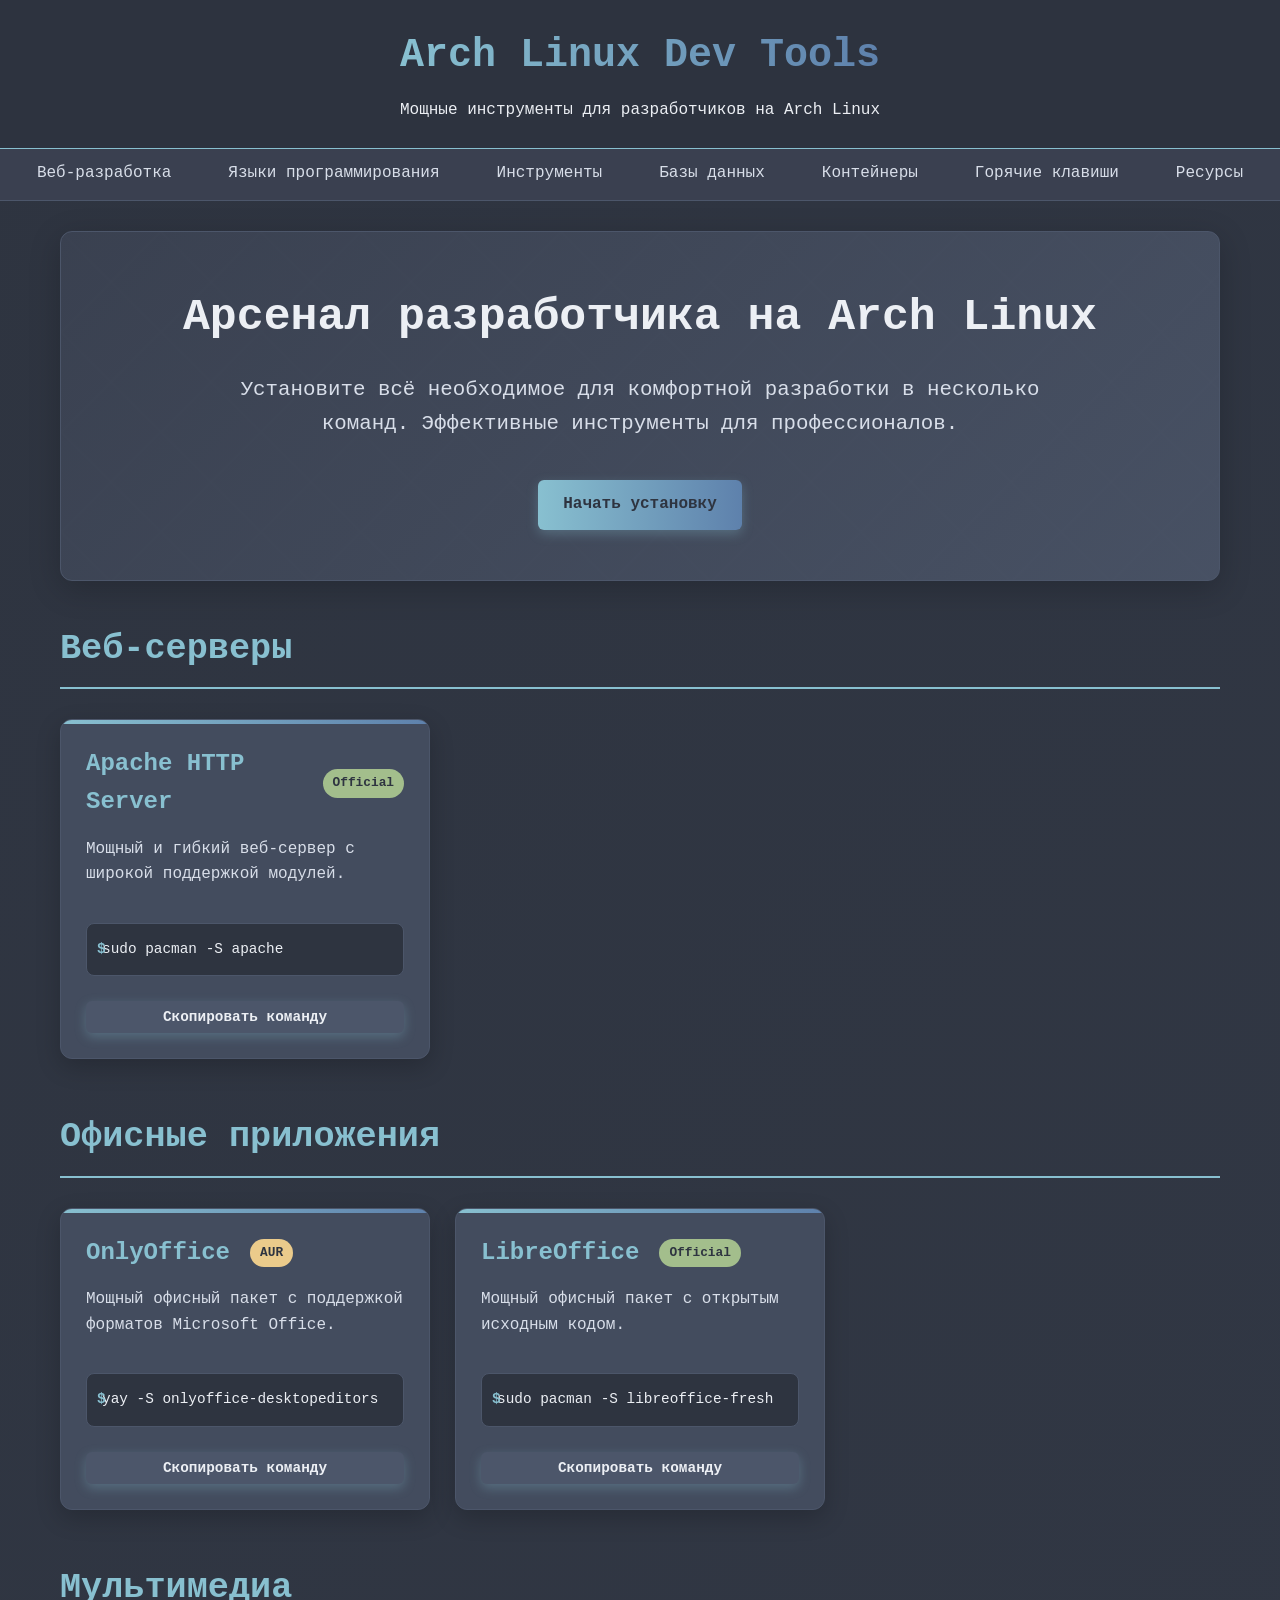
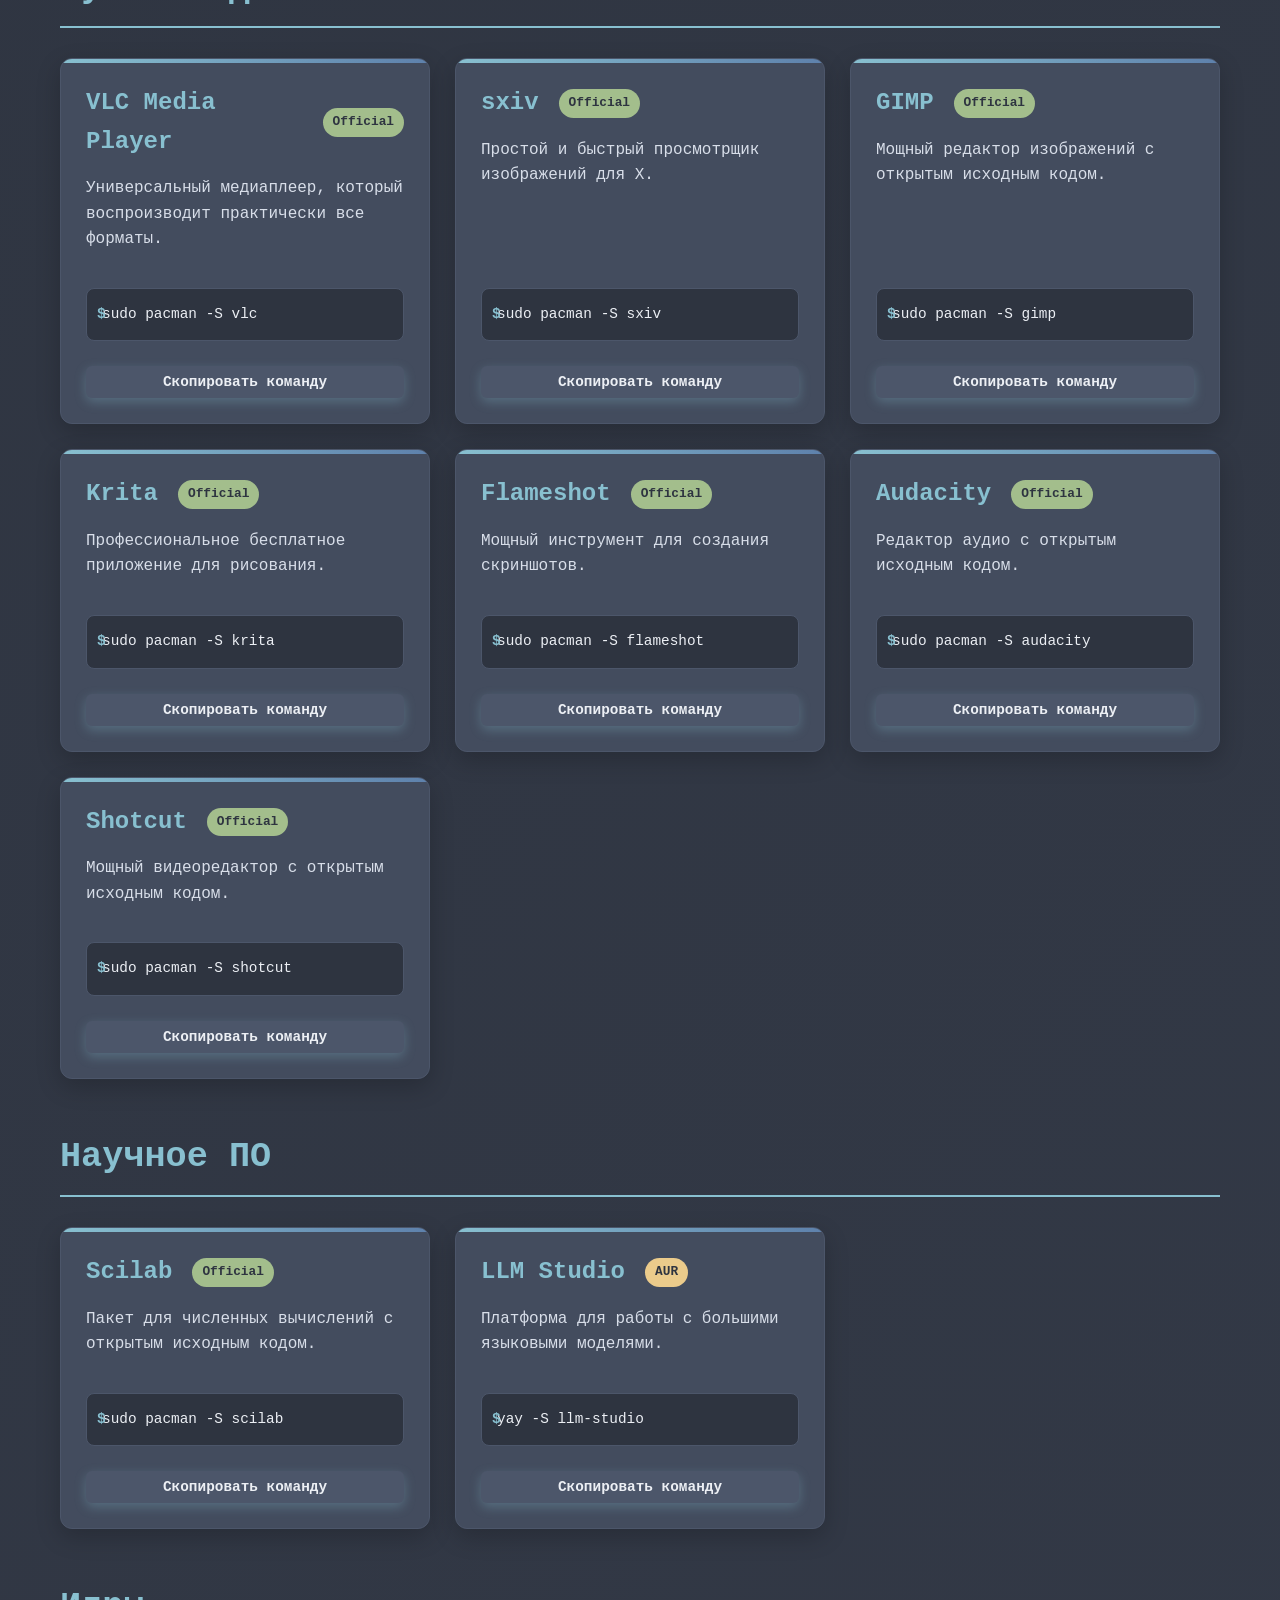
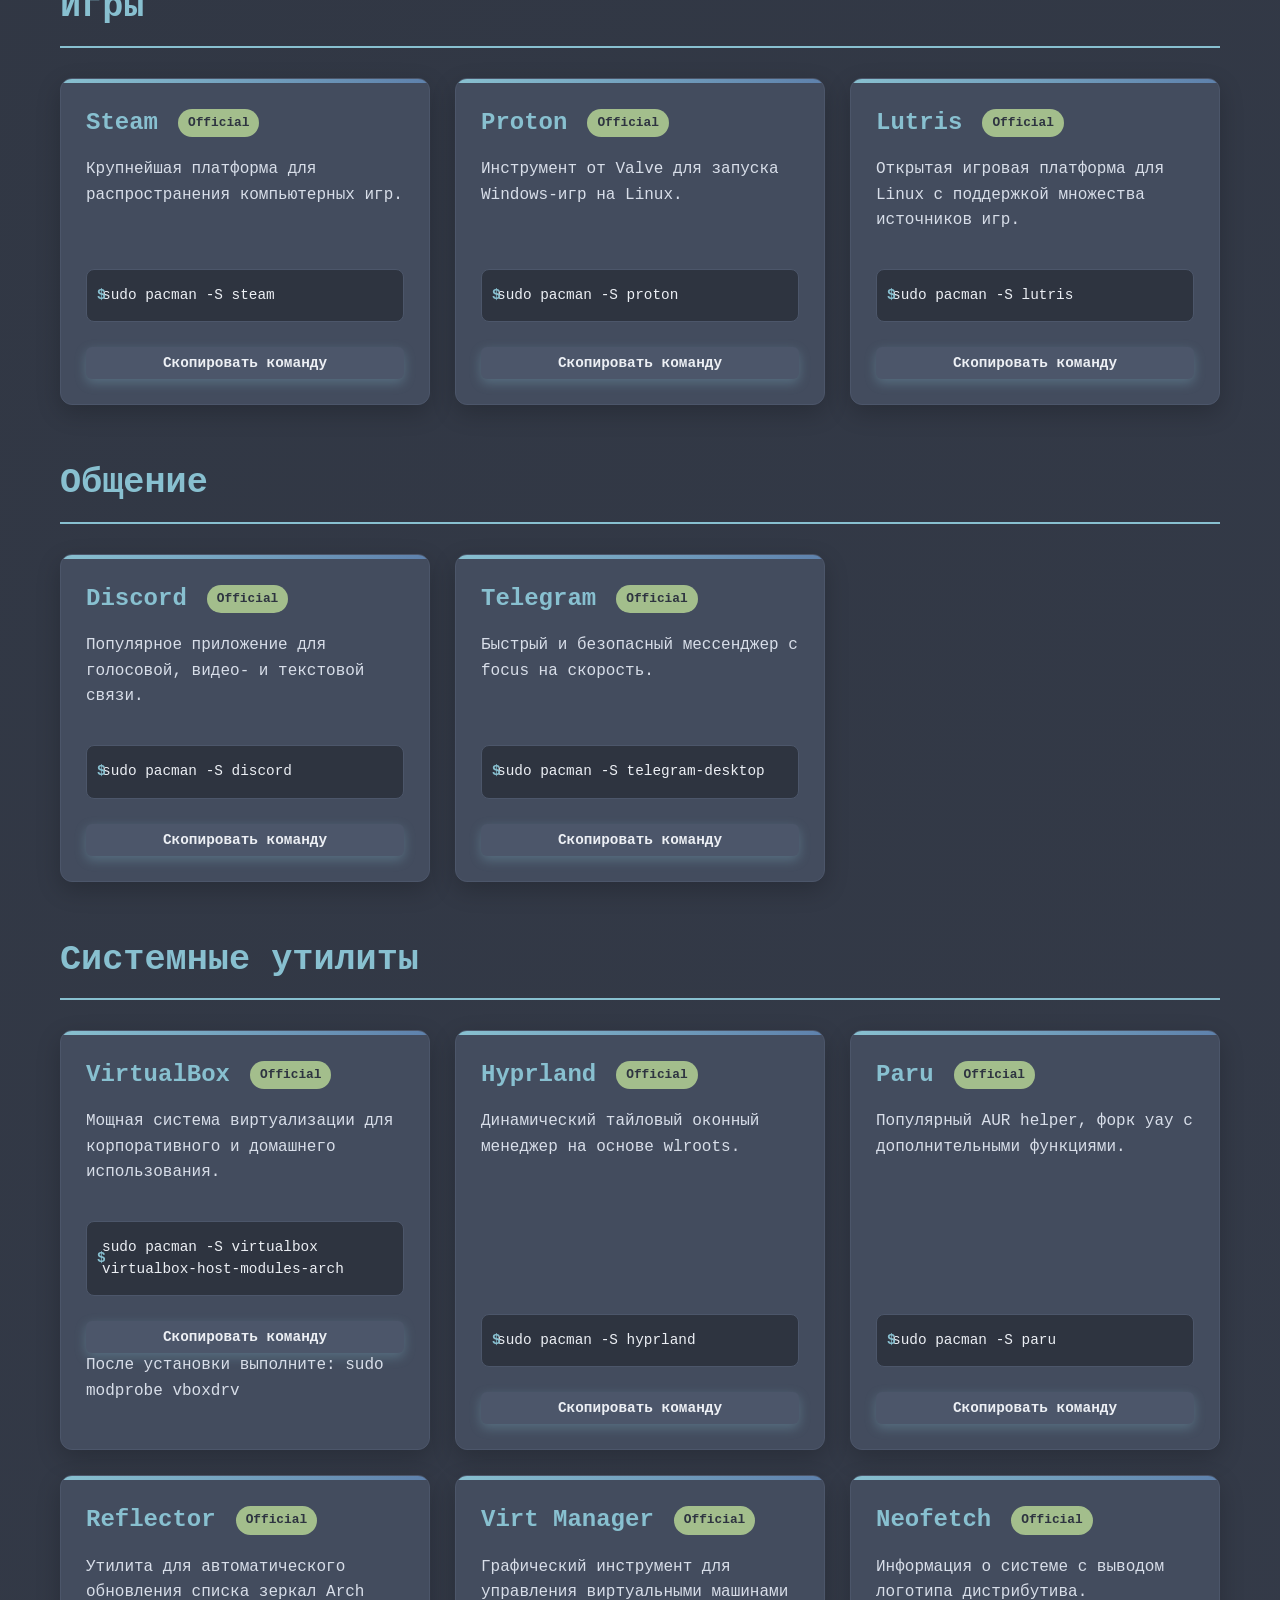
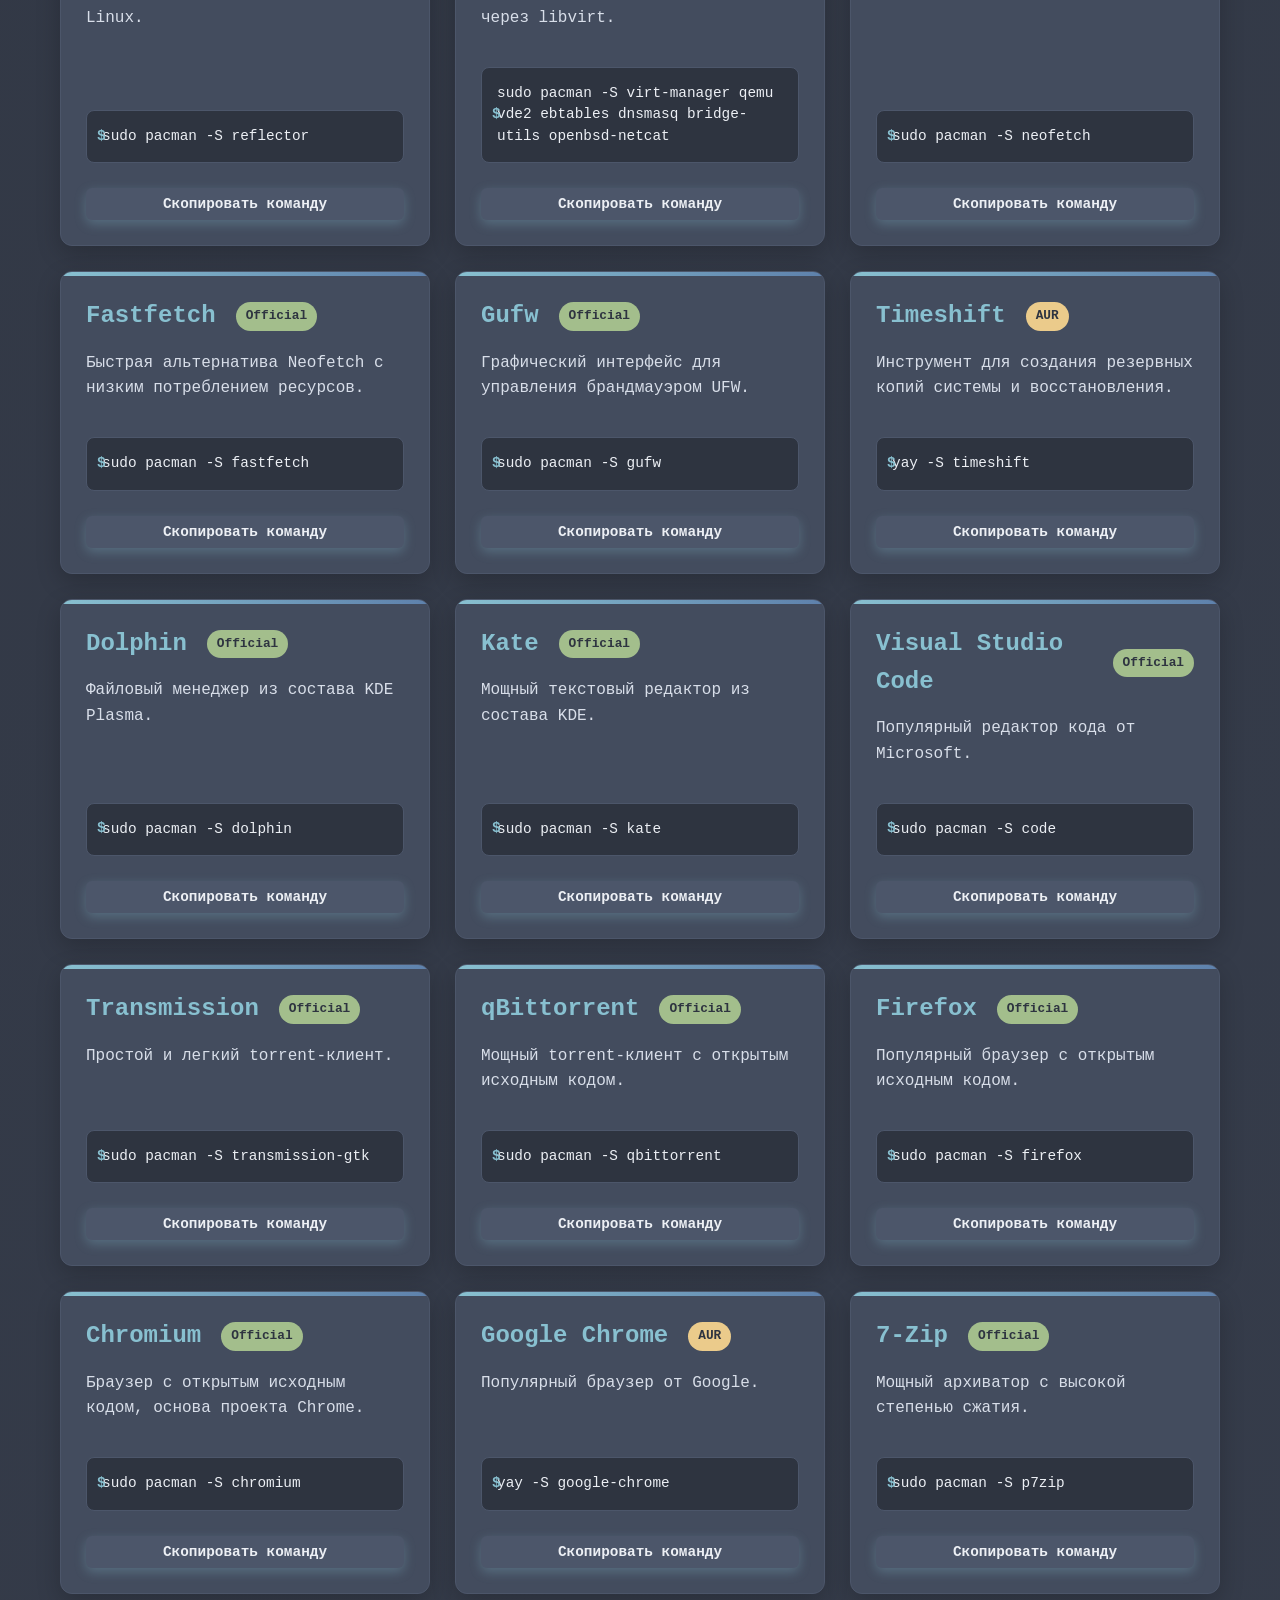
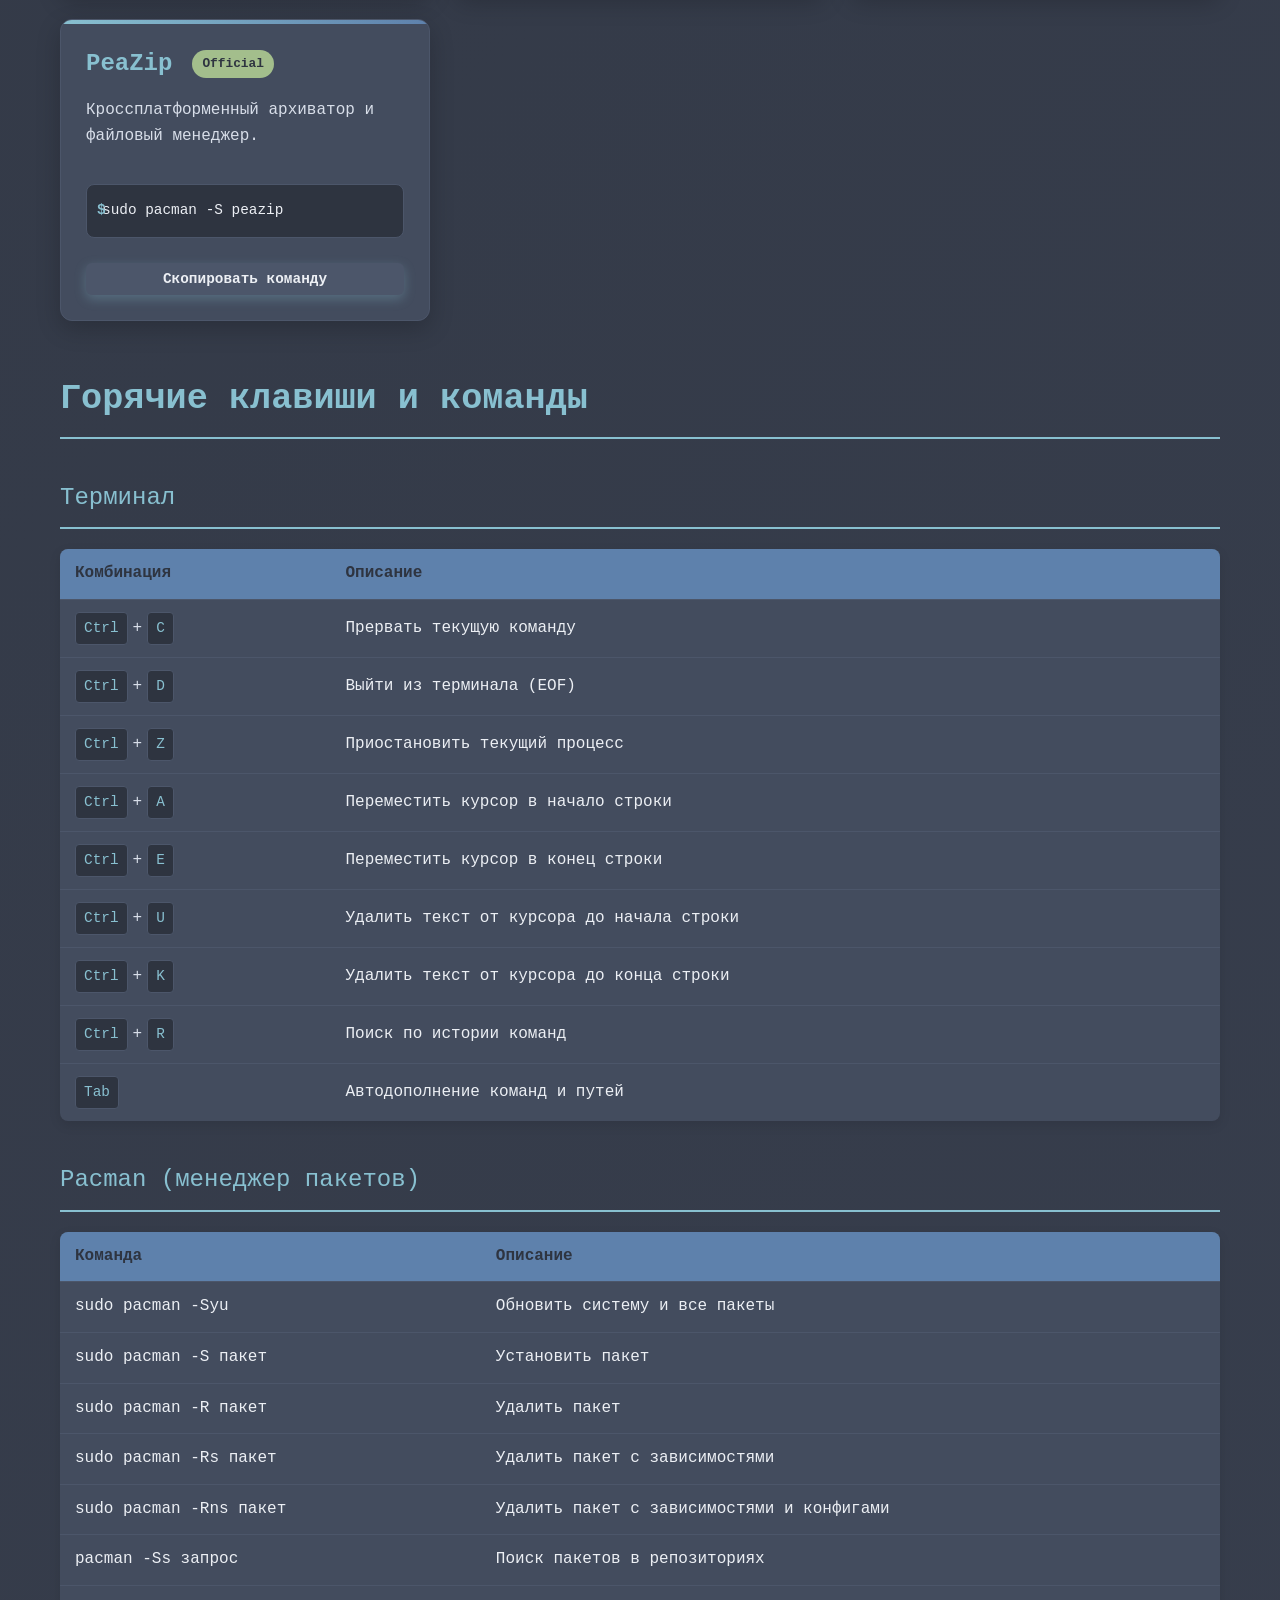
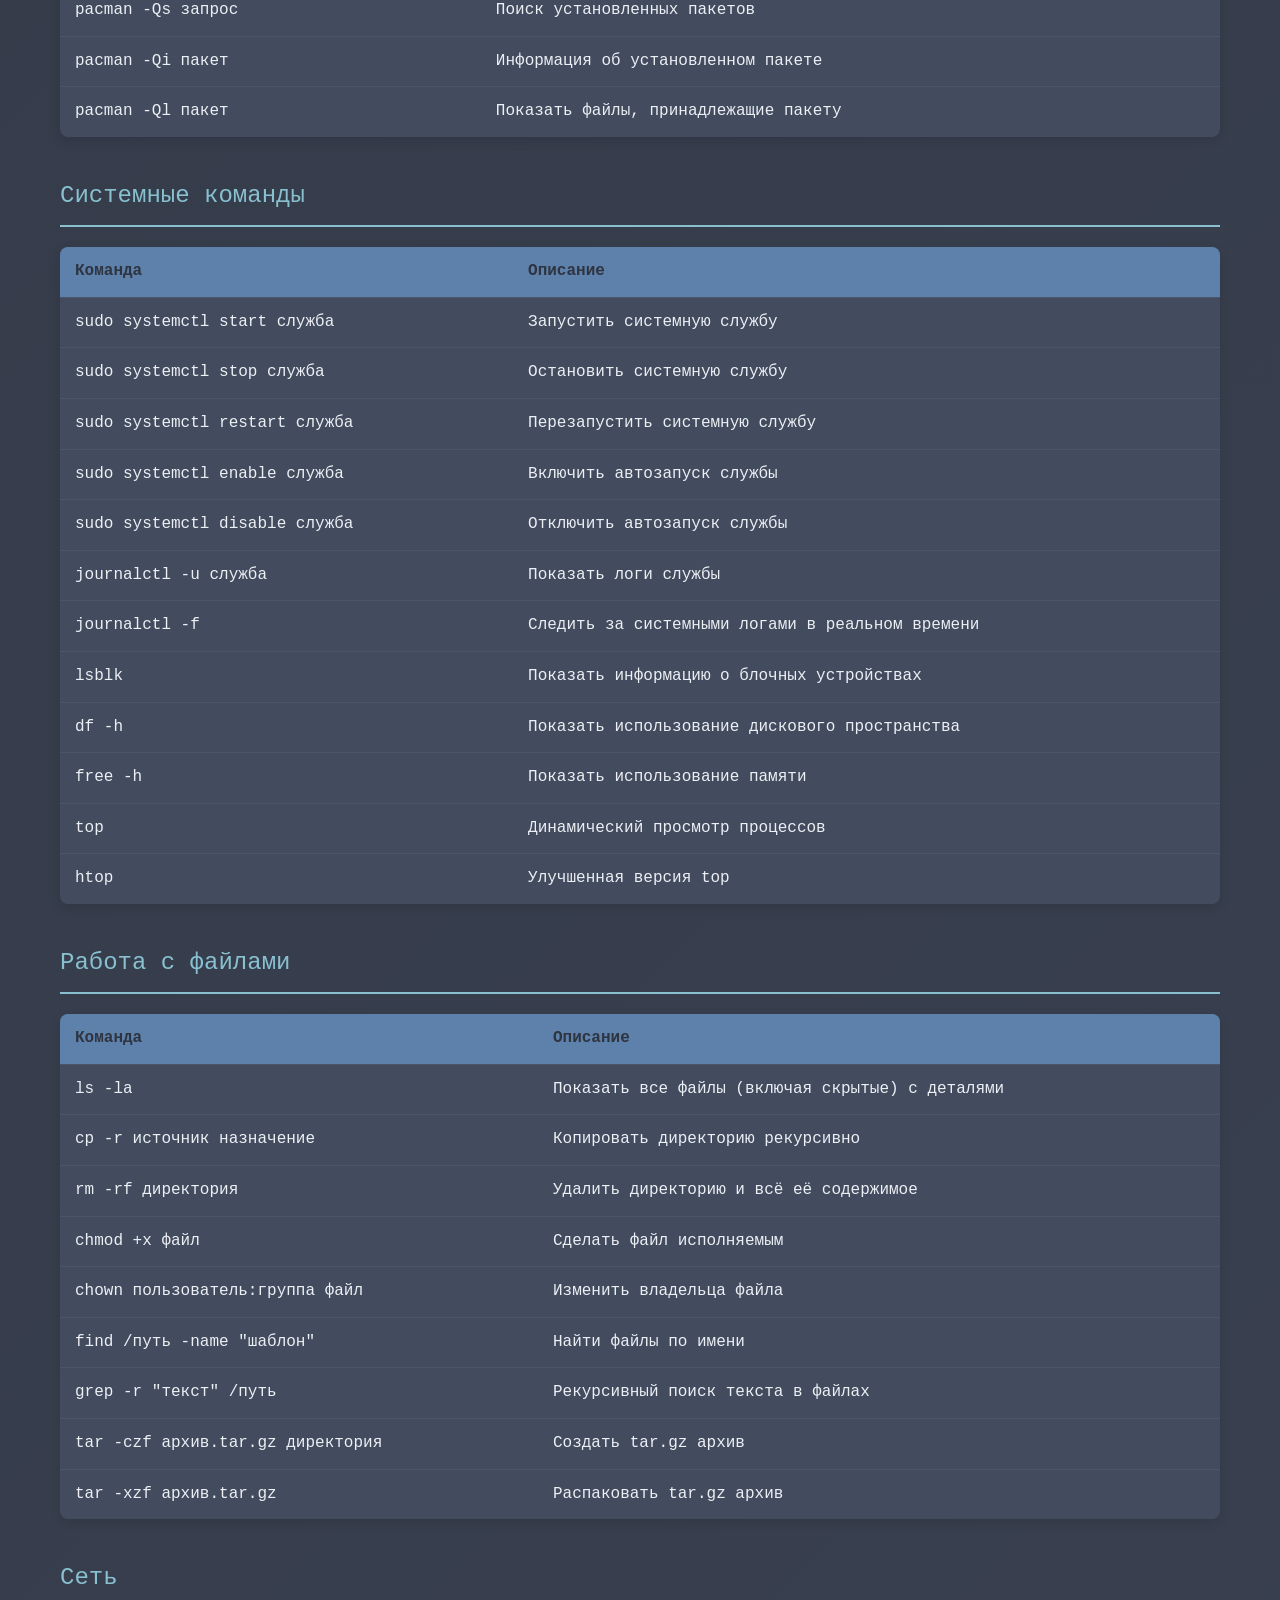
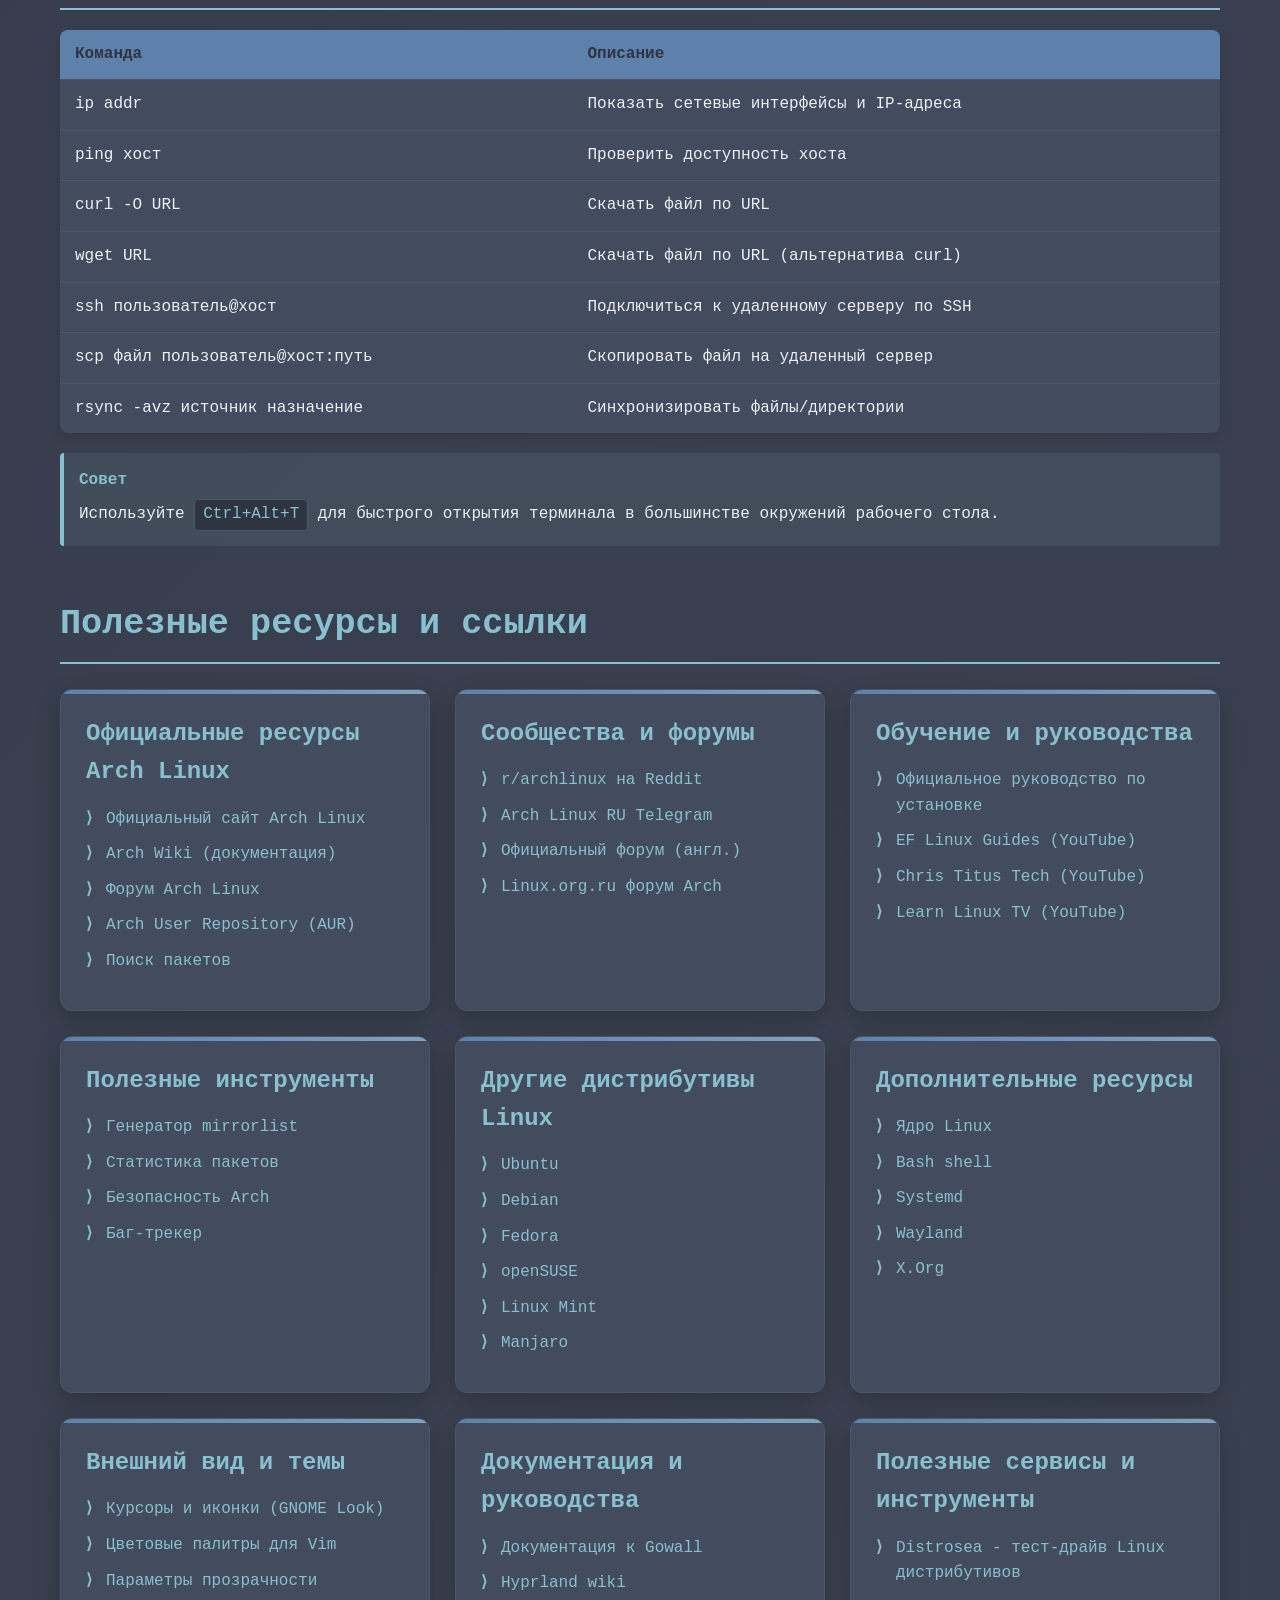
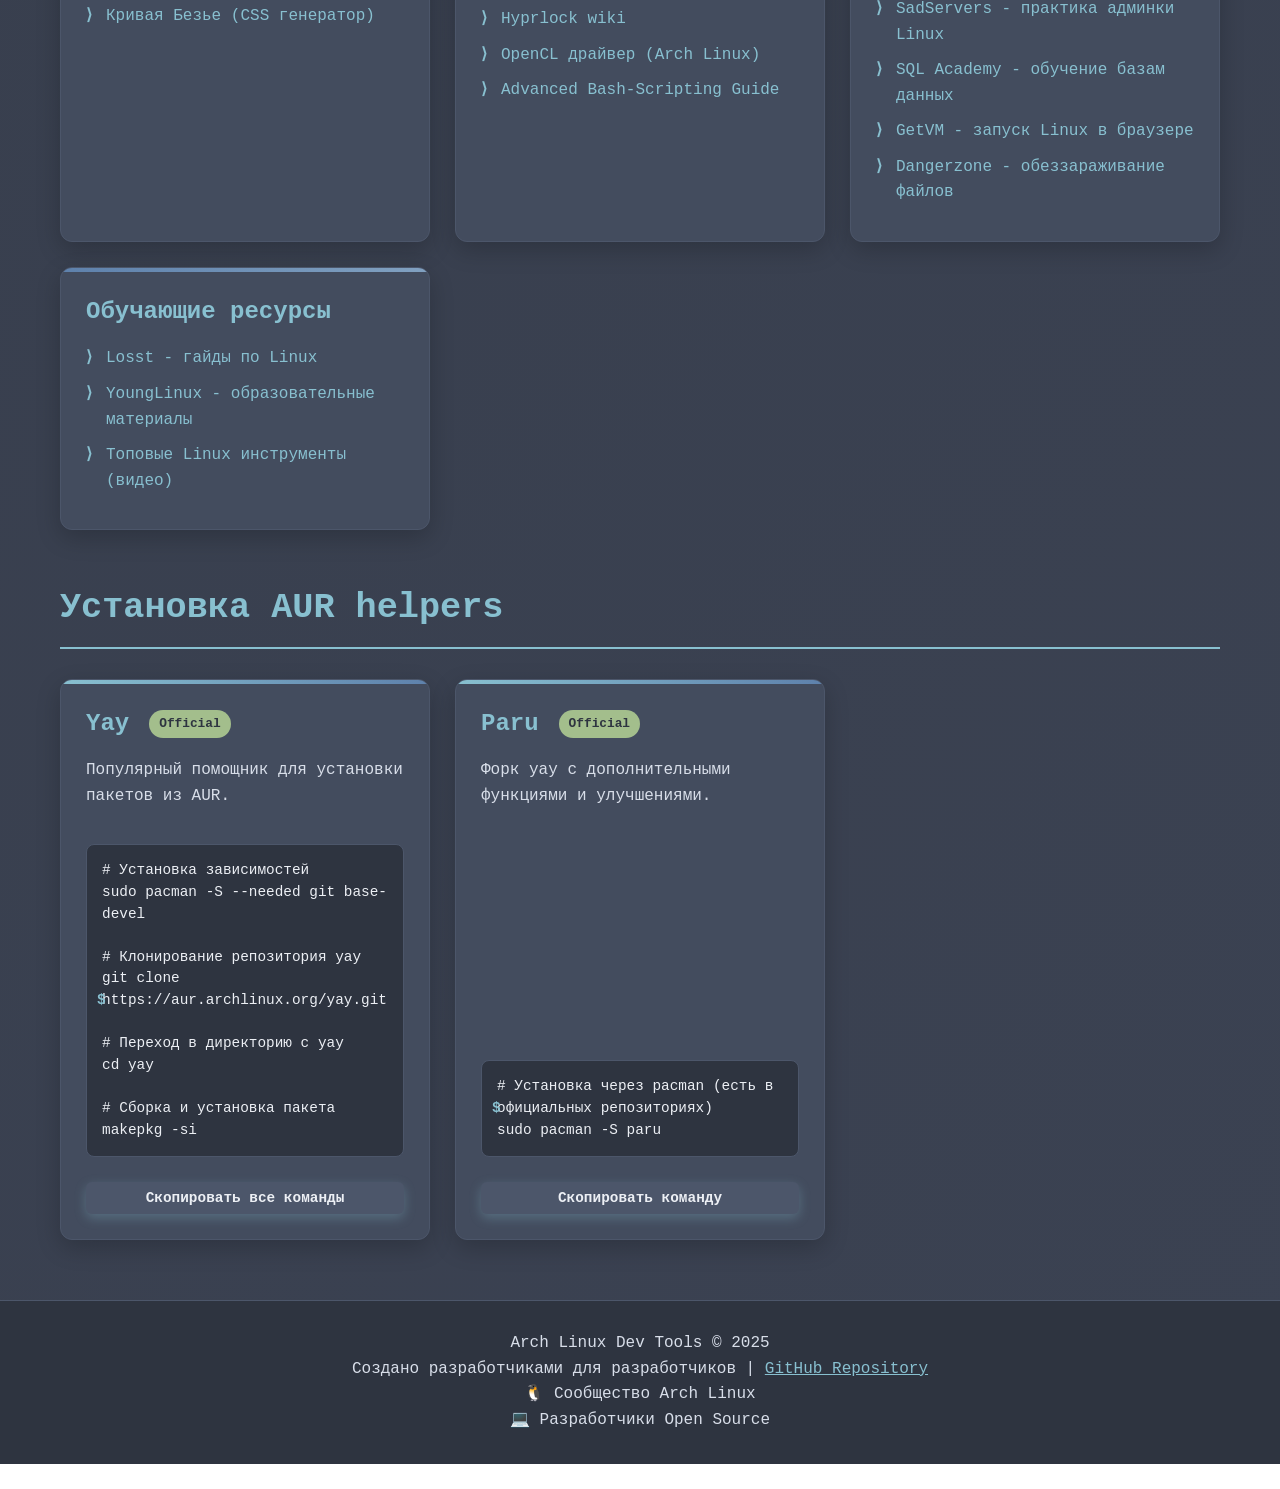
==== commit 2d787ccd: "Add files via upload" ====
--- a/index.html
+++ b/index.html
@@ -1,2513 +1,1315 @@
-<!DOCTYPE html>
-<html lang="ru">
-<head>
-    <meta charset="UTF-8">
-    <meta name="viewport" content="width=device-width, initial-scale=1.0">
-    <title>Слуцк — историческая жемчужина Беларуси</title>
-    <link rel="stylesheet" href="https://cdnjs.cloudflare.com/ajax/libs/font-awesome/6.0.0-beta3/css/all.min.css">
-    <link rel="stylesheet" href="https://unpkg.com/leaflet@1.7.1/dist/leaflet.css" />
-    <link rel="stylesheet" href="https://cdnjs.cloudflare.com/ajax/libs/lightbox2/2.11.3/css/lightbox.min.css">
-    <style>
-        :root {
-            --primary-color: #1e5799;
-            --secondary-color: #2989d8;
-            --accent-color: #ffcc00;
-            --text-color: #333;
-            --light-text: #fff;
-            --bg-color: #f5f5f5;
-            --card-bg: #fff;
-            --shadow: 0 4px 6px rgba(0, 0, 0, 0.1);
-            --transition: all 0.3s ease;
-        }
-        
-        * {
-            margin: 0;
-            padding: 0;
-            box-sizing: border-box;
-            font-family: 'Segoe UI', Tahoma, Geneva, Verdana, sans-serif;
-        }
-        
-        body {
-            background-color: var(--bg-color);
-            color: var(--text-color);
-            line-height: 1.6;
-            overflow-x: hidden;
-        }
-        
-        .container {
-            max-width: 1200px;
-            margin: 0 auto;
-            padding: 0 20px;
-        }
-
-        header {
-            background: linear-gradient(135deg, var(--primary-color) 0%, var(--secondary-color) 100%);
-            color: var(--light-text);
-            padding: 30px 0;
-            box-shadow: var(--shadow);
-            position: relative;
-            overflow: hidden;
-        }
-        
-        .header-content {
-            display: flex;
-            justify-content: space-between;
-            align-items: center;
-            position: relative;
-            z-index: 2;
-        }
-        
-        .logo {
-            font-size: 32px;
-            font-weight: bold;
-            display: flex;
-            align-items: center;
-        }
-        
-        .logo span {
-            color: var(--accent-color);
-            margin-left: 10px;
-        }
-        
-        .logo-icon {
-            font-size: 36px;
-            margin-right: 15px;
-            color: var(--accent-color);
-        }
-        
-        .slogan {
-            font-size: 18px;
-            font-style: italic;
-            opacity: 0.9;
-            text-align: right;
-        }
-        
-
-        nav {
-            background-color: var(--secondary-color);
-            position: sticky;
-            top: 0;
-            z-index: 100;
-            box-shadow: 0 2px 15px rgba(0, 0, 0, 0.1);
-        }
-        
-        .nav-container {
-            display: flex;
-            justify-content: center;
-        }
-        
-        .nav-tabs {
-            display: flex;
-            list-style: none;
-        }
-        
-        .nav-tabs li {
-            position: relative;
-        }
-        
-        .nav-tabs li a {
-            display: block;
-            padding: 18px 25px;
-            color: var(--light-text);
-            text-decoration: none;
-            font-weight: 500;
-            transition: var(--transition);
-            position: relative;
-        }
-        
-        .nav-tabs li a::after {
-            content: '';
-            position: absolute;
-            bottom: 0;
-            left: 50%;
-            transform: translateX(-50%);
-            width: 0;
-            height: 3px;
-            background-color: var(--accent-color);
-            transition: var(--transition);
-        }
-        
-        .nav-tabs li a:hover::after,
-        .nav-tabs li.active a::after {
-            width: 80%;
-        }
-        
-        .nav-tabs li a:hover {
-            background-color: rgba(255, 255, 255, 0.1);
-        }
-        
-        .nav-tabs li.active a {
-            font-weight: 600;
-        }
-        
-
-        main {
-            padding: 50px 0;
-            background-color: var(--card-bg);
-            min-height: 80vh;
-        }
-        
-        .tab-content {
-            display: none;
-            animation: fadeIn 0.5s ease;
-        }
-        
-        .tab-content.active {
-            display: block;
-        }
-        
-        @keyframes fadeIn {
-            from { opacity: 0; transform: translateY(10px); }
-            to { opacity: 1; transform: translateY(0); }
-        }
-        
-
-        h1, h2, h3, h4 {
-            color: var(--primary-color);
-            margin-bottom: 20px;
-            font-weight: 700;
-        }
-        
-        h1 {
-            font-size: 42px;
-            text-align: center;
-            margin-bottom: 40px;
-            position: relative;
-            padding-bottom: 20px;
-            line-height: 1.3;
-        }
-        
-        h1::after {
-            content: '';
-            position: absolute;
-            bottom: 0;
-            left: 50%;
-            transform: translateX(-50%);
-            width: 100px;
-            height: 4px;
-            background-color: var(--accent-color);
-            border-radius: 2px;
-        }
-        
-        h2 {
-            font-size: 32px;
-            margin-top: 50px;
-            border-left: 5px solid var(--secondary-color);
-            padding-left: 20px;
-            line-height: 1.3;
-        }
-        
-        h3 {
-            font-size: 26px;
-            margin-top: 35px;
-            position: relative;
-            padding-left: 15px;
-        }
-        
-        h3::before {
-            content: '';
-            position: absolute;
-            left: 0;
-            top: 8px;
-            height: 20px;
-            width: 5px;
-            background-color: var(--accent-color);
-            border-radius: 3px;
-        }
-        
-        p {
-            margin-bottom: 20px;
-            text-align: justify;
-            font-size: 16px;
-            line-height: 1.7;
-        }
-        
-        a {
-            color: var(--secondary-color);
-            text-decoration: none;
-            transition: var(--transition);
-        }
-        
-        a:hover {
-            color: var(--primary-color);
-            text-decoration: underline;
-        }
-        
-
-        .coat-of-arms {
-            text-align: center;
-            margin: 40px 0;
-            background-color: rgba(30, 87, 153, 0.05);
-            padding: 30px;
-            border-radius: 10px;
-            border: 1px solid rgba(30, 87, 153, 0.1);
-        }
-        
-        .coat-of-arms img {
-            max-width: 220px;
-            height: auto;
-            border: 3px solid var(--primary-color);
-            border-radius: 8px;
-            box-shadow: 0 8px 20px rgba(0, 0, 0, 0.15);
-            transition: var(--transition);
-        }
-        
-        .coat-of-arms img:hover {
-            transform: scale(1.05);
-            box-shadow: 0 10px 25px rgba(0, 0, 0, 0.2);
-        }
-        
-        .coat-of-arms p {
-            font-style: italic;
-            margin-top: 20px;
-            text-align: center;
-            color: #555;
-            font-size: 18px;
-        }
-        
-
-        .gallery {
-            display: grid;
-            grid-template-columns: repeat(auto-fill, minmax(280px, 1fr));
-            gap: 25px;
-            margin: 40px 0;
-        }
-        
-        .gallery-item {
-            position: relative;
-            overflow: hidden;
-            border-radius: 8px;
-            box-shadow: var(--shadow);
-            transition: var(--transition);
-            height: 220px;
-        }
-        
-        .gallery-item:hover {
-            transform: translateY(-8px);
-            box-shadow: 0 10px 20px rgba(0, 0, 0, 0.15);
-        }
-        
-        .gallery-item img {
-            width: 100%;
-            height: 100%;
-            object-fit: cover;
-            transition: transform 0.5s ease;
-        }
-        
-        .gallery-item:hover img {
-            transform: scale(1.1);
-        }
-        
-        .gallery-caption {
-            position: absolute;
-            bottom: 0;
-            left: 0;
-            right: 0;
-            background: linear-gradient(to top, rgba(0, 0, 0, 0.8), transparent);
-            color: white;
-            padding: 15px;
-            transform: translateY(0);
-            opacity: 1;
-            transition: var(--transition);
-        }
-        
-
-        #map {
-            height: 500px;
-            width: 100%;
-            margin: 40px 0;
-            border-radius: 10px;
-            box-shadow: var(--shadow);
-            border: 1px solid #ddd;
-            z-index: 1;
-        }
-
-        .timeline {
-            position: relative;
-            max-width: 1000px;
-            margin: 50px auto;
-            padding: 0 20px;
-        }
-        
-        .timeline::after {
-            content: '';
-            position: absolute;
-            width: 4px;
-            background: linear-gradient(to bottom, var(--primary-color), var(--secondary-color));
-            top: 0;
-            bottom: 0;
-            left: 50%;
-            margin-left: -2px;
-            border-radius: 2px;
-        }
-        
-        .timeline-item {
-            padding: 15px 50px;
-            position: relative;
-            width: 50%;
-            box-sizing: border-box;
-        }
-        
-        .timeline-item::after {
-            content: '';
-            position: absolute;
-            width: 25px;
-            height: 25px;
-            background-color: var(--card-bg);
-            border: 4px solid var(--secondary-color);
-            border-radius: 50%;
-            top: 20px;
-            z-index: 1;
-            transition: var(--transition);
-        }
-        
-        .timeline-item:hover::after {
-            background-color: var(--accent-color);
-            border-color: var(--primary-color);
-            transform: scale(1.1);
-        }
-        
-        .left {
-            left: 0;
-        }
-        
-        .right {
-            left: 50%;
-        }
-        
-        .left::after {
-            right: -16px;
-        }
-        
-        .right::after {
-            left: -16px;
-        }
-        
-        .timeline-content {
-            padding: 25px;
-            background-color: var(--card-bg);
-            border-radius: 8px;
-            box-shadow: var(--shadow);
-            border-left: 4px solid var(--secondary-color);
-            transition: var(--transition);
-        }
-        
-        .timeline-item:hover .timeline-content {
-            transform: translateY(-5px);
-            box-shadow: 0 8px 15px rgba(0, 0, 0, 0.1);
-        }
-        
-        .right .timeline-content {
-            border-left: none;
-            border-right: 4px solid var(--secondary-color);
-        }
-        
-        .timeline-year {
-            font-weight: bold;
-            color: var(--secondary-color);
-            margin-bottom: 15px;
-            font-size: 20px;
-            display: flex;
-            align-items: center;
-        }
-        
-        .timeline-year::before {
-            content: '';
-            display: inline-block;
-            width: 15px;
-            height: 15px;
-            background-color: var(--accent-color);
-            border-radius: 50%;
-            margin-right: 10px;
-        }
-        
-
-        .attractions {
-            display: grid;
-            grid-template-columns: repeat(auto-fill, minmax(320px, 1fr));
-            gap: 35px;
-            margin: 40px 0;
-        }
-        
-        .attraction-card {
-            background-color: var(--card-bg);
-            border-radius: 10px;
-            overflow: hidden;
-            box-shadow: var(--shadow);
-            transition: var(--transition);
-            display: flex;
-            flex-direction: column;
-        }
-        
-        .attraction-card:hover {
-            transform: translateY(-10px);
-            box-shadow: 0 15px 25px rgba(0, 0, 0, 0.1);
-        }
-        
-        .attraction-image {
-            height: 220px;
-            overflow: hidden;
-            position: relative;
-        }
-        
-        .attraction-image img {
-            width: 100%;
-            height: 100%;
-            object-fit: cover;
-            transition: transform 0.5s ease;
-        }
-        
-        .attraction-card:hover .attraction-image img {
-            transform: scale(1.1);
-        }
-        
-        .attraction-info {
-            padding: 25px;
-            flex-grow: 1;
-            display: flex;
-            flex-direction: column;
-        }
-        
-        .attraction-info h3 {
-            margin-top: 0;
-            color: var(--primary-color);
-            font-size: 22px;
-        }
-        
-        .attraction-info p {
-            margin-bottom: 20px;
-            flex-grow: 1;
-        }
-        
-        .attraction-meta {
-            display: flex;
-            justify-content: space-between;
-            color: #666;
-            font-size: 15px;
-            margin-top: auto;
-        }
-        
-        .attraction-meta i {
-            margin-right: 5px;
-            color: var(--secondary-color);
-        }
-        
-
-        .contact-info {
-            display: grid;
-            grid-template-columns: repeat(auto-fill, minmax(320px, 1fr));
-            gap: 35px;
-            margin: 40px 0;
-        }
-        
-        .contact-card {
-            background-color: var(--card-bg);
-            padding: 30px;
-            border-radius: 10px;
-            box-shadow: var(--shadow);
-            border-top: 4px solid var(--secondary-color);
-            transition: var(--transition);
-        }
-        
-        .contact-card:hover {
-            transform: translateY(-5px);
-            box-shadow: 0 10px 20px rgba(0, 0, 0, 0.1);
-        }
-        
-        .contact-card h3 {
-            margin-top: 0;
-            display: flex;
-            align-items: center;
-            font-size: 22px;
-        }
-        
-        .contact-card h3 i {
-            margin-right: 15px;
-            color: var(--secondary-color);
-            font-size: 26px;
-        }
-        
-        .contact-card ul {
-            list-style: none;
-            margin-top: 20px;
-        }
-        
-        .contact-card ul li {
-            margin-bottom: 15px;
-            display: flex;
-            align-items: flex-start;
-            line-height: 1.5;
-        }
-        
-        .contact-card ul li i {
-            margin-right: 15px;
-            color: var(--secondary-color);
-            width: 20px;
-            text-align: center;
-            margin-top: 3px;
-        }
-        
-
-        .weather-widget {
-            background-color: var(--card-bg);
-            border-radius: 10px;
-            padding: 25px;
-            box-shadow: var(--shadow);
-            margin: 30px 0;
-            text-align: center;
-            border: 1px solid rgba(0, 0, 0, 0.1);
-        }
-        
-        .weather-header {
-            display: flex;
-            justify-content: space-between;
-            align-items: center;
-            margin-bottom: 20px;
-        }
-        
-        .weather-city {
-            font-size: 24px;
-            font-weight: bold;
-            color: var(--primary-color);
-        }
-        
-        .weather-date {
-            color: #666;
-            font-size: 16px;
-        }
-        
-        .weather-main {
-            display: flex;
-            align-items: center;
-            justify-content: center;
-            margin-bottom: 20px;
-        }
-        
-        .weather-temp {
-            font-size: 48px;
-            font-weight: bold;
-            margin-right: 20px;
-        }
-        
-        .weather-icon {
-            font-size: 60px;
-            color: var(--accent-color);
-        }
-        
-        .weather-details {
-            display: grid;
-            grid-template-columns: repeat(2, 1fr);
-            gap: 15px;
-            text-align: left;
-        }
-        
-        .weather-detail {
-            display: flex;
-            align-items: center;
-        }
-        
-        .weather-detail i {
-            margin-right: 10px;
-            color: var(--secondary-color);
-            width: 20px;
-            text-align: center;
-        }
-        
-
-        .facts {
-            display: grid;
-            grid-template-columns: repeat(auto-fill, minmax(250px, 1fr));
-            gap: 25px;
-            margin: 40px 0;
-        }
-        
-        .fact-card {
-            background-color: var(--card-bg);
-            border-radius: 10px;
-            padding: 30px;
-            box-shadow: var(--shadow);
-            text-align: center;
-            transition: var(--transition);
-            border-top: 4px solid var(--secondary-color);
-        }
-        
-        .fact-card:hover {
-            transform: translateY(-5px);
-            box-shadow: 0 10px 20px rgba(0, 0, 0, 0.1);
-        }
-        
-        .fact-icon {
-            font-size: 40px;
-            color: var(--secondary-color);
-            margin-bottom: 20px;
-        }
-        
-        .fact-number {
-            font-size: 36px;
-            font-weight: bold;
-            color: var(--primary-color);
-            margin-bottom: 10px;
-        }
-        
-        .fact-title {
-            font-size: 18px;
-            color: #555;
-        }
-        
-        .video-container {
-            position: relative;
-            padding-bottom: 56.25%; 
-            height: 0;
-            overflow: hidden;
-            margin: 40px 0;
-            border-radius: 10px;
-            box-shadow: var(--shadow);
-        }
-        
-        .video-container iframe {
-            position: absolute;
-            top: 0;
-            left: 0;
-            width: 100%;
-            height: 100%;
-            border: none;
-        }
-        
- 
-        footer {
-            background: linear-gradient(135deg, var(--primary-color) 0%, var(--secondary-color) 100%);
-            color: var(--light-text);
-            padding: 60px 0 30px;
-            position: relative;
-        }
-        
-        .footer-content {
-            display: grid;
-            grid-template-columns: repeat(auto-fill, minmax(250px, 1fr));
-            gap: 40px;
-            margin-bottom: 40px;
-        }
-        
-        .footer-column h3 {
-            color: var(--accent-color);
-            margin-bottom: 25px;
-            font-size: 20px;
-            position: relative;
-            padding-bottom: 10px;
-        }
-        
-        .footer-column h3::after {
-            content: '';
-            position: absolute;
-            bottom: 0;
-            left: 0;
-            width: 50px;
-            height: 2px;
-            background-color: rgba(255, 255, 255, 0.3);
-        }
-        
-        .footer-column ul {
-            list-style: none;
-        }
-        
-        .footer-column ul li {
-            margin-bottom: 12px;
-        }
-        
-        .footer-column ul li a {
-            color: var(--light-text);
-            text-decoration: none;
-            transition: var(--transition);
-            display: flex;
-            align-items: center;
-        }
-        
-        .footer-column ul li a i {
-            margin-right: 10px;
-            width: 20px;
-            text-align: center;
-        }
-        
-        .footer-column ul li a:hover {
-            color: var(--accent-color);
-            transform: translateX(5px);
-        }
-        
-        .social-links {
-            display: flex;
-            gap: 15px;
-            margin-top: 20px;
-        }
-        
-        .social-links a {
-            display: flex;
-            align-items: center;
-            justify-content: center;
-            width: 45px;
-            height: 45px;
-            background-color: rgba(255, 255, 255, 0.1);
-            border-radius: 50%;
-            color: var(--light-text);
-            transition: var(--transition);
-            font-size: 18px;
-        }
-        
-        .social-links a:hover {
-            background-color: var(--accent-color);
-            color: var(--primary-color);
-            transform: translateY(-5px);
-        }
-        
-        .copyright {
-            text-align: center;
-            padding-top: 30px;
-            border-top: 1px solid rgba(255, 255, 255, 0.1);
-            font-size: 15px;
-            opacity: 0.8;
-        }
-        
-
-        .scroll-top {
-            position: fixed;
-            bottom: 40px;
-            right: 40px;
-            width: 60px;
-            height: 60px;
-            background-color: var(--secondary-color);
-            color: var(--light-text);
-            border-radius: 50%;
-            display: flex;
-            align-items: center;
-            justify-content: center;
-            cursor: pointer;
-            opacity: 0;
-            visibility: hidden;
-            transition: var(--transition);
-            box-shadow: 0 5px 15px rgba(0, 0, 0, 0.2);
-            z-index: 999;
-            font-size: 22px;
-        }
-        
-        .scroll-top.active {
-            opacity: 1;
-            visibility: visible;
-        }
-        
-        .scroll-top:hover {
-            background-color: var(--primary-color);
-            transform: translateY(-5px);
-        }
-        
-
-        .breadcrumbs {
-            padding: 15px 0;
-            margin-bottom: 30px;
-            font-size: 15px;
-            border-bottom: 1px solid #eee;
-        }
-        
-        .breadcrumbs a {
-            color: #666;
-        }
-        
-        .breadcrumbs a:hover {
-            color: var(--secondary-color);
-        }
-        
-        .breadcrumbs span {
-            color: #999;
-            margin: 0 10px;
-        }
-        
-
-        @media (max-width: 992px) {
-            h1 {
-                font-size: 36px;
-            }
-            
-            h2 {
-                font-size: 28px;
-            }
-            
-            h3 {
-                font-size: 24px;
-            }
-            
-            .nav-tabs li a {
-                padding: 15px 20px;
-            }
-        }
-        
-        @media (max-width: 768px) {
-            .header-content {
-                flex-direction: column;
-                text-align: center;
-            }
-            
-            .logo {
-                margin-bottom: 15px;
-                justify-content: center;
-            }
-            
-            .slogan {
-                text-align: center;
-            }
-            
-            .nav-tabs {
-                flex-wrap: wrap;
-                justify-content: center;
-            }
-            
-            .nav-tabs li {
-                flex: 1 0 auto;
-                text-align: center;
-            }
-            
-            .nav-tabs li a {
-                padding: 12px 15px;
-                font-size: 14px;
-            }
-            
-            .timeline::after {
-                left: 31px;
-            }
-            
-            .timeline-item {
-                width: 100%;
-                padding-left: 80px;
-                padding-right: 25px;
-            }
-            
-            .timeline-item::after {
-                left: 21px;
-            }
-            
-            .left::after, .right::after {
-                left: 21px;
-            }
-            
-            .right {
-                left: 0;
-            }
-            
-            .timeline-content {
-                padding: 20px;
-            }
-            
-            .scroll-top {
-                width: 50px;
-                height: 50px;
-                bottom: 30px;
-                right: 30px;
-                font-size: 20px;
-            }
-        }
-        
-        @media (max-width: 576px) {
-            h1 {
-                font-size: 30px;
-                padding-bottom: 15px;
-            }
-            
-            h2 {
-                font-size: 26px;
-            }
-            
-            h3 {
-                font-size: 22px;
-            }
-            
-            .coat-of-arms img {
-                max-width: 180px;
-            }
-            
-            .gallery {
-                grid-template-columns: 1fr;
-            }
-            
-            .attractions, .contact-info {
-                grid-template-columns: 1fr;
-            }
-            
-            .footer-content {
-                grid-template-columns: 1fr;
-            }
-            
-            .weather-details {
-                grid-template-columns: 1fr;
-            }
-        }
-        
-        @keyframes float {
-            0% { transform: translateY(0px); }
-            50% { transform: translateY(-10px); }
-            100% { transform: translateY(0px); }
-        }
-        
-        .floating {
-            animation: float 3s ease-in-out infinite;
-        }
-        
-        .hero {
-            position: relative;
-            height: 500px;
-            overflow: hidden;
-            margin-bottom: 50px;
-            border-radius: 10px;
-            box-shadow: var(--shadow);
-        }
-        
-        .hero-image {
-            width: 100%;
-            height: 100%;
-            object-fit: cover;
-            position: absolute;
-            top: 0;
-            left: 0;
-            z-index: 1;
-        }
-        
-        .hero-content {
-            position: relative;
-            z-index: 2;
-            height: 100%;
-            display: flex;
-            flex-direction: column;
-            justify-content: center;
-            align-items: center;
-            text-align: center;
-            padding: 0 20px;
-            background: rgba(0, 0, 0, 0.5);
-            color: white;
-        }
-        
-        .hero-title {
-            font-size: 48px;
-            margin-bottom: 20px;
-            text-shadow: 0 2px 4px rgba(0, 0, 0, 0.3);
-        }
-        
-        .hero-subtitle {
-            font-size: 22px;
-            margin-bottom: 30px;
-            max-width: 700px;
-            text-shadow: 0 1px 3px rgba(0, 0, 0, 0.3);
-        }
-        
-        .hero-btn {
-            display: inline-block;
-            padding: 15px 30px;
-            background-color: var(--accent-color);
-            color: var(--primary-color);
-            border-radius: 50px;
-            font-weight: bold;
-            text-transform: uppercase;
-            letter-spacing: 1px;
-            transition: var(--transition);
-            border: none;
-            cursor: pointer;
-            font-size: 16px;
-            box-shadow: 0 4px 10px rgba(0, 0, 0, 0.2);
-        }
-        
-        .hero-btn:hover {
-            background-color: white;
-            transform: translateY(-3px);
-            box-shadow: 0 6px 15px rgba(0, 0, 0, 0.3);
-            text-decoration: none;
-        }
-
-        .stats {
-            background-color: var(--primary-color);
-            padding: 60px 0;
-            color: white;
-            margin: 50px 0;
-        }
-        
-        .stats-container {
-            display: grid;
-            grid-template-columns: repeat(auto-fit, minmax(200px, 1fr));
-            gap: 30px;
-        }
-        
-        .stat-item {
-            text-align: center;
-            padding: 20px;
-        }
-        
-        .stat-number {
-            font-size: 48px;
-            font-weight: bold;
-            margin-bottom: 10px;
-            color: var(--accent-color);
-        }
-        
-        .stat-label {
-            font-size: 18px;
-            opacity: 0.9;
-        }
-
-        .testimonials {
-            margin: 60px 0;
-        }
-        
-        .testimonial-slider {
-            max-width: 800px;
-            margin: 0 auto;
-        }
-        
-        .testimonial {
-            background-color: var(--card-bg);
-            padding: 30px;
-            border-radius: 10px;
-            box-shadow: var(--shadow);
-            margin: 20px;
-            position: relative;
-        }
-        
-        .testimonial::before {
-            content: '"';
-            position: absolute;
-            top: 20px;
-            left: 20px;
-            font-size: 60px;
-            color: rgba(30, 87, 153, 0.1);
-            font-family: serif;
-            line-height: 1;
-        }
-        
-        .testimonial-content {
-            font-style: italic;
-            margin-bottom: 20px;
-            position: relative;
-            z-index: 1;
-        }
-        
-        .testimonial-author {
-            display: flex;
-            align-items: center;
-        }
-        
-        .testimonial-avatar {
-            width: 50px;
-            height: 50px;
-            border-radius: 50%;
-            object-fit: cover;
-            margin-right: 15px;
-            border: 3px solid var(--secondary-color);
-        }
-        
-        .author-info h4 {
-            margin-bottom: 5px;
-            color: var(--primary-color);
-        }
-        
-        .author-info p {
-            color: #666;
-            font-size: 14px;
-            margin: 0;
-        }
-        
-        .newsletter {
-            background-color: var(--secondary-color);
-            padding: 50px 0;
-            color: white;
-            text-align: center;
-            margin: 50px 0;
-            border-radius: 10px;
-        }
-        
-        .newsletter h2 {
-            color: white;
-            margin-bottom: 20px;
-        }
-        
-        .newsletter p {
-            max-width: 600px;
-            margin: 0 auto 30px;
-            color: rgba(255, 255, 255, 0.9);
-        }
-        
-        .newsletter-form {
-            display: flex;
-            max-width: 500px;
-            margin: 0 auto;
-        }
-        
-        .newsletter-input {
-            flex-grow: 1;
-            padding: 15px 20px;
-            border: none;
-            border-radius: 50px 0 0 50px;
-            font-size: 16px;
-            outline: none;
-        }
-        
-        .newsletter-btn {
-            padding: 15px 30px;
-            background-color: var(--accent-color);
-            color: var(--primary-color);
-            border: none;
-            border-radius: 0 50px 50px 0;
-            font-weight: bold;
-            cursor: pointer;
-            transition: var(--transition);
-        }
-        
-        .newsletter-btn:hover {
-            background-color: white;
-        }
-
-        .events {
-            margin: 60px 0;
-        }
-        
-        .event-card {
-            display: flex;
-            background-color: var(--card-bg);
-            border-radius: 10px;
-            overflow: hidden;
-            box-shadow: var(--shadow);
-            margin-bottom: 30px;
-            transition: var(--transition);
-        }
-        
-        .event-card:hover {
-            transform: translateY(-5px);
-            box-shadow: 0 10px 20px rgba(0, 0, 0, 0.1);
-        }
-        
-        .event-date {
-            background-color: var(--primary-color);
-            color: white;
-            padding: 20px;
-            display: flex;
-            flex-direction: column;
-            align-items: center;
-            justify-content: center;
-            min-width: 100px;
-        }
-        
-        .event-day {
-            font-size: 36px;
-            font-weight: bold;
-            line-height: 1;
-        }
-        
-        .event-month {
-            font-size: 16px;
-            text-transform: uppercase;
-            letter-spacing: 1px;
-        }
-        
-        .event-content {
-            padding: 25px;
-            flex-grow: 1;
-        }
-        
-        .event-title {
-            margin-bottom: 10px;
-            color: var(--primary-color);
-        }
-        
-        .event-meta {
-            display: flex;
-            margin-bottom: 15px;
-            color: #666;
-            font-size: 14px;
-        }
-        
-        .event-meta span {
-            margin-right: 20px;
-            display: flex;
-            align-items: center;
-        }
-        
-        .event-meta i {
-            margin-right: 5px;
-            color: var(--secondary-color);
-        }
-        
-        .event-btn {
-            display: inline-block;
-            padding: 8px 20px;
-            background-color: var(--secondary-color);
-            color: white;
-            border-radius: 50px;
-            font-size: 14px;
-            transition: var(--transition);
-        }
-        
-        .event-btn:hover {
-            background-color: var(--primary-color);
-            text-decoration: none;
-        }
-        
-        .modal {
-            display: none;
-            position: fixed;
-            top: 0;
-            left: 0;
-            width: 100%;
-            height: 100%;
-            background-color: rgba(0, 0, 0, 0.8);
-            z-index: 1000;
-            overflow-y: auto;
-        }
-        
-        .modal-content {
-            background-color: var(--card-bg);
-            margin: 50px auto;
-            max-width: 800px;
-            border-radius: 10px;
-            overflow: hidden;
-            box-shadow: 0 10px 30px rgba(0, 0, 0, 0.3);
-            animation: modalFadeIn 0.3s ease;
-        }
-        
-        @keyframes modalFadeIn {
-            from { opacity: 0; transform: translateY(-20px); }
-            to { opacity: 1; transform: translateY(0); }
-        }
-        
-        .modal-header {
-            padding: 20px;
-            background-color: var(--primary-color);
-            color: white;
-            display: flex;
-            justify-content: space-between;
-            align-items: center;
-        }
-        
-        .modal-title {
-            margin: 0;
-            color: white;
-        }
-        
-        .modal-close {
-            background: none;
-            border: none;
-            color: white;
-            font-size: 24px;
-            cursor: pointer;
-            transition: var(--transition);
-        }
-        
-        .modal-close:hover {
-            color: var(--accent-color);
-        }
-        
-        .modal-body {
-            padding: 30px;
-        }
-        
-        .search-box {
-            position: relative;
-            max-width: 400px;
-            margin: 0 auto 40px;
-        }
-        
-        .search-input {
-            width: 100%;
-            padding: 15px 20px;
-            border-radius: 50px;
-            border: 1px solid #ddd;
-            font-size: 16px;
-            padding-left: 50px;
-            outline: none;
-            transition: var(--transition);
-        }
-        
-        .search-input:focus {
-            border-color: var(--secondary-color);
-            box-shadow: 0 0 0 3px rgba(41, 137, 216, 0.2);
-        }
-        
-        .search-icon {
-            position: absolute;
-            left: 20px;
-            top: 50%;
-            transform: translateY(-50%);
-            color: #999;
-        }
-        
-        .loader {
-            display: none;
-            border: 5px solid #f3f3f3;
-            border-top: 5px solid var(--secondary-color);
-            border-radius: 50%;
-            width: 50px;
-            height: 50px;
-            animation: spin 1s linear infinite;
-            margin: 50px auto;
-        }
-        
-        @keyframes spin {
-            0% { transform: rotate(0deg); }
-            100% { transform: rotate(360deg); }
-        }
-    </style>
-</head>
-<body>
-
-    <header>
-        <div class="container header-content">
-            <div class="logo">
-                <i class="fas fa-city logo-icon floating"></i>
-                <div>
-                    <div>Город</div>
-                    <span>Слуцк</span>
-                </div>
-            </div>
-            <div class="slogan">Где история встречается с современностью</div>
-        </div>
-    </header>
-    
-
-    <nav>
-        <div class="container nav-container">
-            <ul class="nav-tabs">
-                <li class="active"><a href="#about" data-tab="about"><i class="fas fa-home"></i> О городе</a></li>
-                <li><a href="#history" data-tab="history"><i class="fas fa-landmark"></i> История</a></li>
-                <li><a href="#attractions" data-tab="attractions"><i class="fas fa-umbrella-beach"></i> Достопримечательности</a></li>
-                <li><a href="#gallery" data-tab="gallery"><i class="fas fa-images"></i> Галерея</a></li>
-                <li><a href="#map-tab" data-tab="map-tab"><i class="fas fa-map-marked-alt"></i> Карта</a></li>
-                <li><a href="#contacts" data-tab="contacts"><i class="fas fa-address-book"></i> Контакты</a></li>
-            </ul>
-        </div>
-    </nav>
-    
-
-    <main>
-        <div class="container">
-            <div class="breadcrumbs">
-                <a href="#about">Главная</a>
-                <span>/</span>
-                <span id="current-page">О городе</span>
-            </div>
-
-            <div id="about" class="tab-content active">
-                <div class="hero">
-                    <img src="https://upload.wikimedia.org/wikipedia/commons/thumb/8/8a/Slucak05715.JPG/1200px-Slucak05715.JPG" alt="Панорама Слуцка" class="hero-image">
-                    <div class="hero-content">
-                        <h1 class="hero-title">Добро пожаловать в Слуцк</h1>
-                        <p class="hero-subtitle">Откройте для себя богатую историю, культуру и красоту одного из древнейших городов Беларуси</p>
-                        <button class="hero-btn" id="watch-video-btn">Смотреть видео</button>
-                    </div>
-                </div>
-                
-                <div class="coat-of-arms">
-                    <img src="https://upload.wikimedia.org/wikipedia/commons/thumb/8/8a/Coat_of_Arms_of_Slutsk%2C_Belarus.svg/800px-Coat_of_Arms_of_Slutsk%2C_Belarus.svg.png" alt="Герб Слуцка">
-                    <p>Герб города Слуцка: "В голубом поле изображение золотого солнца с человеческим лицом, окруженного серебряными облаками"</p>
-                </div>
-                
-                <p>Слуцк — один из древнейших городов Беларуси, расположенный в Минской области на реке Случь. Это город с богатой историей, уникальными культурными традициями и живописной природой. Слуцк известен своим историческим наследием, включая знаменитые Слуцкие пояса, которые являются символом белорусского культурного наследия.</p>
-                
-                <div class="facts">
-                    <div class="fact-card">
-                        <div class="fact-icon"><i class="fas fa-calendar-alt"></i></div>
-                        <div class="fact-number">1116</div>
-                        <div class="fact-title">Год первого упоминания</div>
-                    </div>
-                    <div class="fact-card">
-                        <div class="fact-icon"><i class="fas fa-users"></i></div>
-                        <div class="fact-number">61,000</div>
-                        <div class="fact-title">Жителей в городе</div>
-                    </div>
-                    <div class="fact-card">
-                        <div class="fact-icon"><i class="fas fa-map-marked-alt"></i></div>
-                        <div class="fact-number">24.6</div>
-                        <div class="fact-title">Км² площадь города</div>
-                    </div>
-                    <div class="fact-card">
-                        <div class="fact-icon"><i class="fas fa-landmark"></i></div>
-                        <div class="fact-number">1441</div>
-                        <div class="fact-title">Год получения Магдебургского права</div>
-                    </div>
-                </div>
-                
-                <h2>Общая информация</h2>
-                <p>Слуцк является административным центром Слуцкого района. Город занимает площадь около 24,6 км² и находится на высоте 215 метров над уровнем моря. По данным на 2023 год, население Слуцка составляет около 61 тысячи человек.</p>
-                
-                <div class="weather-widget">
-                    <div class="weather-header">
-                        <div class="weather-city">Слуцк</div>
-                        <div class="weather-date" id="current-date"></div>
-                    </div>
-                    <div class="weather-main">
-                        <div class="weather-temp">+18°C</div>
-                        <div class="weather-icon"><i class="fas fa-sun"></i></div>
-                    </div>
-                    <div class="weather-details">
-                        <div class="weather-detail"><i class="fas fa-wind"></i> Ветер: 3 м/с, С-З</div>
-                        <div class="weather-detail"><i class="fas fa-tint"></i> Влажность: 65%</div>
-                        <div class="weather-detail"><i class="fas fa-cloud-rain"></i> Осадки: 0%</div>
-                        <div class="weather-detail"><i class="fas fa-eye"></i> Видимость: 10 км</div>
-                    </div>
-                </div>
-                
-                <h3>Географическое положение</h3>
-                <p>Слуцк расположен в центральной части Беларуси, в 105 км к югу от Минска. Город стоит на реке Случь (приток Припяти), что исторически способствовало его развитию как торгового центра. Благодаря удачному расположению на пересечении торговых путей, Слуцк долгое время был важным экономическим и культурным центром региона.</p>
-                
-                <h3>Климат</h3>
-                <p>Климат в Слуцке умеренно-континентальный, с мягкой зимой и теплым летом. Средняя температура января составляет -5°C, июля +18°C. Годовое количество осадков — около 600 мм. Наиболее благоприятное время для посещения города — с мая по сентябрь, когда стоит теплая погода и проводится большинство культурных мероприятий.</p>
-                
-                <h3>Экономика</h3>
-                <p>Современный Слуцк — важный промышленный центр. Здесь развиты пищевая промышленность (знаменитый Слуцкий сыродельный комбинат), машиностроение, производство строительных материалов и легкая промышленность. Особое место занимает возрожденное производство Слуцких поясов, которые являются визитной карточкой города и всего региона.</p>
-                
-                <h3>Транспорт</h3>
-                <p>Через Слуцк проходят важные автомобильные дороги: Р23 (Минск—Микашевичи), Р91 (Слуцк—Старые Дороги—Любань—Уречье). Город связан регулярным автобусным сообщением с Минском и другими городами Беларуси. Ближайшая железнодорожная станция находится в 18 км от города — Слуцк (на линии Барановичи—Осиповичи). Внутригородской транспорт представлен автобусами и маршрутными такси.</p>
-                
-                <div class="stats">
-                    <div class="container stats-container">
-                        <div class="stat-item">
-                            <div class="stat-number">15+</div>
-                            <div class="stat-label">Промышленных предприятий</div>
-                        </div>
-                        <div class="stat-item">
-                            <div class="stat-number">30+</div>
-                            <div class="stat-label">Образовательных учреждений</div>
-                        </div>
-                        <div class="stat-item">
-                            <div class="stat-number">10+</div>
-                            <div class="stat-label">Культурных учреждений</div>
-                        </div>
-                        <div class="stat-item">
-                            <div class="stat-number">5+</div>
-                            <div class="stat-label">Спортивных комплексов</div>
-                        </div>
-                    </div>
-                </div>
-                
-                <div class="video-container" id="about-video" style="display: none;">
-                    <iframe width="560" height="315" src="https://youtu.be/RnN7DQ6oLFY?si=1ZR7IMLJKYAOX5lb" frameborder="0" allow="accelerometer; autoplay; clipboard-write; encrypted-media; gyroscope; picture-in-picture" allowfullscreen></iframe>
-                </div>
-                
-                <div class="testimonials">
-                    <h2>Отзывы посетителей</h2>
-                    <div class="testimonial-slider">
-                        <div class="testimonial">
-                            <div class="testimonial-content">
-                                Посетил Слуцк в рамках тура по Беларуси. Очень впечатлила богатая история города, особенно музей Слуцких поясов. Обязательно вернусь сюда снова, чтобы более подробно изучить все достопримечательности.
-                            </div>
-                            <div class="testimonial-author">
-                                <img src="https://randomuser.me/api/portraits/men/32.jpg" alt="Андрей К." class="testimonial-avatar">
-                                <div class="author-info">
-                                    <h4>Андрей К.</h4>
-                                    <p>Турист из Москвы</p>
-                                </div>
-                            </div>
-                        </div>
-                        <div class="testimonial">
-                            <div class="testimonial-content">
-                                Как коренная случчанка могу сказать, что наш город становится краше с каждым годом. Особенно радует восстановление исторического центра и развитие туристической инфраструктуры. Приглашаю всех посетить наш уютный город!
-                            </div>
-                            <div class="testimonial-author">
-                                <img src="https://randomuser.me/api/portraits/women/44.jpg" alt="Ольга П." class="testimonial-avatar">
-                                <div class="author-info">
-                                    <h4>Ольга П.</h4>
-                                    <p>Жительница Слуцка</p>
-                                </div>
-                            </div>
-                        </div>
-                    </div>
-                </div>
-                
-                <div class="newsletter">
-                    <h2>Подпишитесь на наши новости</h2>
-                    <p>Будьте в курсе всех событий и новостей города Слуцка. Узнавайте первыми о культурных мероприятиях, выставках и фестивалях.</p>
-                    <form class="newsletter-form">
-                        <input type="email" placeholder="Ваш email" class="newsletter-input" required>
-                        <button type="submit" class="newsletter-btn">Подписаться</button>
-                    </form>
-                </div>
-            </div>
-            
-            <div id="history" class="tab-content">
-                <h1>История Слуцка</h1>
-                <p>Слуцк — город с многовековой историей, первые упоминания о котором относятся к XII веку. За свою историю город пережил периоды расцвета и упадка, был центром княжества, входил в состав различных государственных образований. Сегодня Слуцк бережно хранит свое наследие и продолжает писать новые страницы своей истории.</p>
-                
-                <div class="timeline">
-                    <div class="timeline-item left">
-                        <div class="timeline-content">
-                            <div class="timeline-year">1116</div>
-                            <p>Первое упоминание о Слуцке в "Повести временных лет" как о городе Туровского княжества под названием "Случеск". В это время город уже был важным торговым и оборонительным пунктом на южных рубежах Полоцкой земли.</p>
-                        </div>
-                    </div>
-                    
-                    <div class="timeline-item right">
-                        <div class="timeline-content">
-                            <div class="timeline-year">1160</div>
-                            <p>Слуцк становится центром удельного княжества в составе Туровской земли. Начинается строительство деревянного замка, который на несколько столетий станет резиденцией местных князей и важным оборонительным сооружением.</p>
-                        </div>
-                    </div>
-                    
-                    <div class="timeline-item left">
-                        <div class="timeline-content">
-                            <div class="timeline-year">1395</div>
-                            <p>После смерти князя Владимира Ольгердовича Слуцкое княжество переходит к его дочери Александре, которая выходит замуж за князя Михаила Гольшанского. Начинается эпоха правления Олельковичей — период расцвета Слуцкого княжества.</p>
-                        </div>
-                    </div>
-                    
-                    <div class="timeline-item right">
-                        <div class="timeline-content">
-                            <div class="timeline-year">1441</div>
-                            <p>Князь Александр (Олелько) Владимирович получает от великого князя Казимира подтверждение прав на Слуцкое княжество. Начинается "золотой век" Слуцка — развиваются ремесла, торговля, строительство, культура.</p>
-                        </div>
-                    </div>
-                    
-                    <div class="timeline-item left">
-                        <div class="timeline-content">
-                            <div class="timeline-year">1502</div>
-                            <p>Начало строительства каменного Слуцкого замка по приказу князя Семёна Олельковича. Замок становится одной из сильнейших крепостей Великого княжества Литовского, выдерживающей многочисленные осады.</p>
-                        </div>
-                    </div>
-                    
-                    <div class="timeline-item right">
-                        <div class="timeline-content">
-                            <div class="timeline-year">1582</div>
-                            <p>После смерти последнего князя Юрия Олельковича Слуцкое княжество переходит к Радзивиллам по наследству. Начинается период экономического и культурного расцвета под их властью.</p>
-                        </div>
-                    </div>
-                    
-                    <div class="timeline-item left">
-                        <div class="timeline-content">
-                            <div class="timeline-year">XVII век</div>
-                            <p>Слуцк становится известен производством знаменитых Слуцких поясов — шелковых поясов с золотыми и серебряными нитями, которые были символом статуса шляхтичей. Производство организовано по принципу мануфактуры.</p>
-                        </div>
-                    </div>
-                    
-                    <div class="timeline-item right">
-                        <div class="timeline-content">
-                            <div class="timeline-year">1793</div>
-                            <p>В результате второго раздела Речи Посполитой Слуцк входит в состав Российской империи и становится уездным городом Минской губернии. Начинается новый этап в истории города.</p>
-                        </div>
-                    </div>
-                    
-                    <div class="timeline-item left">
-                        <div class="timeline-content">
-                            <div class="timeline-year">1918-1920</div>
-                            <p>Слуцк становится ареной боевых действий во время Гражданской войны. В 1918 году провозглашается Слуцкая республика, а в 1920 году происходит Слуцкое восстание против советской власти — важное событие в истории белорусского национального движения.</p>
-                        </div>
-                    </div>
-                    
-                    <div class="timeline-item right">
-                        <div class="timeline-content">
-                            <div class="timeline-year">1941-1944</div>
-                            <p>Оккупация Слуцка немецкими войсками во время Великой Отечественной войны. В городе действует сильное партизанское движение. Слуцк освобожден 30 июня 1944 года в ходе операции "Багратион".</p>
-                        </div>
-                    </div>
-                    
-                    <div class="timeline-item left">
-                        <div class="timeline-content">
-                            <div class="timeline-year">1960-1980</div>
-                            <p>Активное промышленное развитие Слуцка: построены сыродельный комбинат, сахарный завод, завод "Слуцксельмаш" и другие предприятия. Город становится важным промышленным центром Белорусской ССР.</p>
-                        </div>
-                    </div>
-                    
-                    <div class="timeline-item right">
-                        <div class="timeline-content">
-                            <div class="timeline-year">2006</div>
-                            <p>Слуцк отмечает 890-летие со дня первого упоминания. Восстановлены многие исторические здания, открыт новый краеведческий музей. Начинается новый этап возрождения исторического наследия города.</p>
-                        </div>
-                    </div>
-                </div>
-                
-                <h2>Слуцкое княжество</h2>
-                <p>Слуцкое княжество — одно из самых известных удельных княжеств Великого княжества Литовского, существовавшее с XII по XVI век. Столицей княжества был Слуцк, который в тот период назывался Случеск.</p>
-                
-                <p>Расцвет княжества пришелся на период правления Олельковичей (XV век), когда Слуцк стал важным политическим и культурным центром. Князья Олельковичи вели активное строительство, развивали торговлю и ремесла. При них город получил Магдебургское право (1441 год), что способствовало его экономическому развитию.</p>
-                
-                <div class="gallery">
-                    <div class="gallery-item">
-                        <a href="https://upload.wikimedia.org/wikipedia/commons/thumb/5/5d/Slucak_1611.jpg/800px-Slucak_1611.jpg" data-lightbox="history" data-title="Слуцк на гравюре 1611 года">
-                            <img src="https://upload.wikimedia.org/wikipedia/commons/thumb/5/5d/Slucak_1611.jpg/800px-Slucak_1611.jpg" alt="Слуцк на гравюре 1611 года">
-                        </a>
-                        <div class="gallery-caption">Слуцк на гравюре 1611 года</div>
-                    </div>
-                    <div class="gallery-item">
-                        <a href="https://upload.wikimedia.org/wikipedia/commons/thumb/1/1e/%D0%9A%D0%BD%D1%8F%D0%B7%D1%8C_%D0%AE%D1%80%D1%8B%D0%B9_%D0%90%D0%BB%D1%8C%D0%B1%D1%80%D1%8D%D1%85%D1%82_%28%D0%90%D0%BB%D0%B5%D0%BA%D1%81%D0%B0%D0%BD%D0%B4%D1%80%29_%D0%90%D0%BB%D1%8C%D0%B1%D1%80%D1%8D%D1%85%D1%82%D0%B0%D0%B2%D1%96%D1%87_%D0%90%D0%BB%D1%8C%D0%B1%D1%80%D1%8D%D1%85%D1%82_%D0%A1%D0%BB%D1%83%D1%86%D0%BA%D1%96_%28%D0%BC%D0%B0%D0%BB%D1%8E%D0%BD%D0%B0%D0%BA%29.jpg/800px-thumbnail.jpg" data-lightbox="history" data-title="Князь Юрий Олелькович">
-                            <img src="https://upload.wikimedia.org/wikipedia/commons/thumb/1/1e/%D0%9A%D0%BD%D1%8F%D0%B7%D1%8C_%D0%AE%D1%80%D1%8B%D0%B9_%D0%90%D0%BB%D1%8C%D0%B1%D1%80%D1%8D%D1%85%D1%82_%28%D0%90%D0%BB%D0%B5%D0%BA%D1%81%D0%B0%D0%BD%D0%B4%D1%80%29_%D0%90%D0%BB%D1%8C%D0%B1%D1%80%D1%8D%D1%85%D1%82%D0%B0%D0%B2%D1%96%D1%87_%D0%90%D0%BB%D1%8C%D0%B1%D1%80%D1%8D%D1%85%D1%82_%D0%A1%D0%BB%D1%83%D1%86%D0%BA%D1%96_%28%D0%BC%D0%B0%D0%BB%D1%8E%D0%BD%D0%B0%D0%BA%29.jpg/800px-thumbnail.jpg" alt="Князь Юрий Олелькович">
-                        </a>
-                        <div class="gallery-caption">Князь Юрий Олелькович</div>
-                    </div>
-                </div>
-                
-                <h2>Слуцкие пояса</h2>
-                <p>Слуцкие пояса — уникальное явление в истории декоративно-прикладного искусства Речи Посполитой. Эти шелковые пояса с золотыми и серебряными нитями производились в Слуцке с XVII по XIX век и были обязательным атрибутом шляхетского костюма.</p>
-                
-                <p>Каждый пояс был двусторонним — с разными узорами на каждой стороне, что позволяло носить его к разным случаям. Производство поясов было организовано по принципу мануфактуры с разделением труда. Сегодня слуцкие пояса являются ценными музейными экспонатами и символом белорусского культурного наследия. В 2012 году технология изготовления слуцких поясов была включена в список нематериального культурного наследия ЮНЕСКО.</p>
-                
-                <div class="gallery">
-                    <div class="gallery-item">
-                        <a href="https://histmuseum.by/wp-content/uploads/2024/06/2b9_59f1ec1e-200x300.jpg" data-lightbox="belts" data-title="Слуцкий пояс XVIII века">
-                            <img src="https://histmuseum.by/wp-content/uploads/2024/06/2b9_59f1ec1e-200x300.jpg" alt="Слуцкий пояс XVIII века">
-                        </a>
-                        <div class="gallery-caption">Слуцкий пояс XVIII века</div>
-                    </div>
-                    <div class="gallery-item">
-                        <a href="https://niasvizh.by/upload/medialibrary/bd1/8lj9ewko579lcf881ktij4effxoqt2qw/DSC_5068.jpg" data-lightbox="belts" data-title="Фрагмент слуцкого пояса">
-                            <img src="https://niasvizh.by/upload/medialibrary/bd1/8lj9ewko579lcf881ktij4effxoqt2qw/DSC_5068.jpg" alt="Фрагмент слуцкого пояса">
-                        </a>
-                        <div class="gallery-caption">Фрагмент слуцкого пояса</div>
-                    </div>
-                    <div class="gallery-item">
-                        <a href="https://slutskiepoyasa.by/wp-content/uploads/2019/05/1plasti-istorii.jpg" data-lightbox="belts" data-title="Слуцкие пояса в музее">
-                            <img src="https://slutskiepoyasa.by/wp-content/uploads/2019/05/1plasti-istorii.jpg" alt="Слуцкие пояса в музее">
-                        </a>
-                        <div class="gallery-caption">Слуцкие пояса в музее</div>
-                    </div>
-                </div>
-                
-                <div class="events">
-                    <h2>Исторические события и фестивали</h2>
-                    
-                    <div class="event-card">
-                        <div class="event-date">
-                            <div class="event-day">15</div>
-                            <div class="event-month">Июня</div>
-                        </div>
-                        <div class="event-content">
-                            <h3 class="event-title">Фестиваль "Слуцкие пояса"</h3>
-                            <div class="event-meta">
-                                <span><i class="fas fa-map-marker-alt"></i> Центральная площадь</span>
-                                <span><i class="fas fa-clock"></i> 10:00 - 22:00</span>
-                            </div>
-                            <p>Ежегодный фестиваль, посвященный историческому наследию Слуцка. В программе: реконструкции, ярмарки ремесел, концерты и выставки.</p>
-                            <a href="#" class="event-btn">Подробнее</a>
-                        </div>
-                    </div>
-                    
-                    <div class="event-card">
-                        <div class="event-date">
-                            <div class="event-day">25</div>
-                            <div class="event-month">Августа</div>
-                        </div>
-                        <div class="event-content">
-                            <h3 class="event-title">День города Слуцка</h3>
-                            <div class="event-meta">
-                                <span><i class="fas fa-map-marker-alt"></i> Городской парк</span>
-                                <span><i class="fas fa-clock"></i> 12:00 - 23:00</span>
-                            </div>
-                            <p>Торжественные мероприятия, концерты, ярмарки и фейерверк в честь дня основания города.</p>
-                            <a href="#" class="event-btn">Подробнее</a>
-                        </div>
-                    </div>
-                    
-                    <div class="event-card">
-                        <div class="event-date">
-                            <div class="event-day">10</div>
-                            <div class="event-month">Сентября</div>
-                        </div>
-                        <div class="event-content">
-                            <h3 class="event-title">Научная конференция "Слуцкое княжество"</h3>
-                            <div class="event-meta">
-                                <span><i class="fas fa-map-marker-alt"></i> Краеведческий музей</span>
-                                <span><i class="fas fa-clock"></i> 09:00 - 17:00</span>
-                            </div>
-                            <p>Международная научная конференция, посвященная истории Слуцкого княжества и его роли в истории Беларуси.</p>
-                            <a href="#" class="event-btn">Подробнее</a>
-                        </div>
-                    </div>
-                </div>
-            </div>
-   
-            <div id="attractions" class="tab-content">
-                <h1>Достопримечательности Слуцка</h1>
-                <p>Слуцк богат историческими и культурными памятниками, многие из которых связаны с его славным прошлым как центра Слуцкого княжества. Хотя многие древние постройки не сохранились, в городе есть что посмотреть ценителям истории и архитектуры. Предлагаем вашему вниманию главные достопримечательности города.</p>
-                
-                <div class="search-box">
-                    <i class="fas fa-search search-icon"></i>
-                    <input type="text" class="search-input" placeholder="Поиск достопримечательностей...">
-                </div>
-                
-                <div class="attractions">
-                    <div class="attraction-card">
-                        <div class="attraction-image">
-                            <img src="https://upload.wikimedia.org/wikipedia/commons/f/fd/Słuckaja_ratuša._Слуцкая_ратуша_%28J._Radzivił%2C_1640-45%29.jpg" alt="Слуцкая ратуша">
-                        </div>
-                        <div class="attraction-info">
-                            <h3>Слуцкая ратуша</h3>
-                            <p>Восстановленное здание городской ратуши, символа магдебургского права, которое Слуцк получил в 1441 году. Современное здание построено в 2010-х годах на историческом месте по старинным чертежам и гравюрам. В ратуше размещается музей и административные помещения.</p>
-                            <div class="attraction-meta">
-                                <span><i class="fas fa-map-marker-alt"></i> Центральная площадь</span>
-                                <span><i class="far fa-clock"></i> Круглосуточно</span>
-                            </div>
-                        </div>
-                    </div>
-                    
-                    <div class="attraction-card">
-                        <div class="attraction-image">
-                            <img src="https://upload.wikimedia.org/wikipedia/commons/8/8a/Slucak05715.JPG" alt="Михайловская церковь">
-                        </div>
-                        <div class="attraction-info">
-                            <h3>Михайловская церковь</h3>
-                            <p>Православный храм XVIII века, построенный в стиле барокко на месте древней церкви XII века. Единственный сохранившийся храм из десяти, существовавших в Слуцке до революции. В интерьере сохранились старинные фрески и иконостас. Церковь действующая, здесь регулярно проходят богослужения.</p>
-                            <div class="attraction-meta">
-                                <span><i class="fas fa-map-marker-alt"></i> ул. Ленина, 121</span>
-                                <span><i class="far fa-clock"></i> 8:00-19:00</span>
-                            </div>
-                        </div>
-                    </div>
-                    
-                    <div class="attraction-card">
-                        <div class="attraction-image">
-                            <img src="https://minsktourist.by/upload/resize_cache/iblock/832/848_502_2/83251bde3989ccc0df2d3ce910dc1b9e.jpg" alt="Музей Слуцких поясов">
-                        </div>
-                        <div class="attraction-info">
-                            <h3>Музей Слуцких поясов</h3>
-                            <p>Уникальный музей, посвященный истории производства знаменитых слуцких поясов. В экспозиции представлены оригинальные пояса XVIII-XIX веков и современные реплики. Здесь можно узнать о технологии изготовления поясов и их значении в культуре шляхты. Проводятся мастер-классы по ткачеству.</p>
-                            <div class="attraction-meta">
-                                <span><i class="fas fa-map-marker-alt"></i> ул. Ленина, 131</span>
-                                <span><i class="far fa-clock"></i> 10:00-18:00 (вых. Пн)</span>
-                            </div>
-                        </div>
-                    </div>
-                    
-                    <div class="attraction-card">
-                        <div class="attraction-image">
-                            <img src="https://tur-ray.ru/wp-content/uploads/2022/12/kraevedcheskiy-muzey-1.jpg" alt="Слуцкий краеведческий музей">
-                        </div>
-                        <div class="attraction-info">
-                            <h3>Слуцкий краеведческий музей</h3>
-                            <p>Один из старейших музеев Беларуси, основанный в 1920 году. В экспозиции представлены археологические находки, документы, предметы быта, рассказывающие об истории Слуцка и региона. Особый интерес представляет коллекция, посвященная Слуцкому восстанию 1920 года. В музее регулярно проводятся тематические выставки.</p>
-                            <div class="attraction-meta">
-                                <span><i class="fas fa-map-marker-alt"></i> ул. Ленина, 171</span>
-                                <span><i class="far fa-clock"></i> 9:00-18:00 (вых. Пн)</span>
-                            </div>
-                        </div>
-                    </div>
-                    
-                    <div class="attraction-card">
-                        <div class="attraction-image">
-                            <img src="https://i.pinimg.com/originals/de/3b/5f/de3b5fb7b97f649d2def23e7609cda40.png" alt="Место Слуцкого замка">
-                        </div>
-                        <div class="attraction-info">
-                            <h3>Место Слуцкого замка</h3>
-                            <p>На этом месте с XII по XVIII век стоял мощный Слуцкий замок — резиденция слуцких князей. Замок неоднократно разрушался и восстанавливался, пока окончательно не был разобран в XIX веке. Сегодня здесь установлен памятный знак и ведутся археологические исследования. Планируется восстановление части замковых сооружений.</p>
-                            <div class="attraction-meta">
-                                <span><i class="fas fa-map-marker-alt"></i> ул. Замковая</span>
-                                <span><i class="far fa-clock"></i> Круглосуточно</span>
-                            </div>
-                        </div>
-                    </div>
-                    
-                    <div class="attraction-card">
-                        <div class="attraction-image">
-                            <img src="https://tur-ray.ru/wp-content/uploads/2022/12/park-kultury-i-otdyha.jpg" alt="Городской парк культуры и отдыха">
-                        </div>
-                        <div class="attraction-info">
-                            <h3>Городской парк культуры и отдыха</h3>
-                            <p>Живописный парк на берегу реки Случь, основанный в XIX веке. Здесь сохранились старые деревья, есть аттракционы, летняя эстрада и памятники. В парке установлен памятник Евфросинии Полоцкой, которая, по преданию, посещала Слуцк. Любимое место отдыха горожан и гостей города.</p>
-                            <div class="attraction-meta">
-                                <span><i class="fas fa-map-marker-alt"></i> ул. Социалистическая</span>
-                                <span><i class="far fa-clock"></i> 8:00-22:00</span>
-                            </div>
-                        </div>
-                    </div>
-                    
-                    <div class="attraction-card">
-                        <div class="attraction-image">
-                            <img src="https://upload.wikimedia.org/wikipedia/commons/e/e4/Catholic_Church_Of_St._Anthony_in_Słucak.jpg" alt="Костёл Святого Антония">
-                        </div>
-                        <div class="attraction-info">
-                            <h3>Костёл Святого Антония</h3>
-                            <p>Католический храм, построенный в 1930-х годах на месте более древнего костёла. Яркий пример архитектуры межвоенного периода с элементами неоготики. В советское время здание использовалось не по назначению, но в 1990-х было возвращено верующим и отреставрировано.</p>
-                            <div class="attraction-meta">
-                                <span><i class="fas fa-map-marker-alt"></i> ул. Виленская, 1</span>
-                                <span><i class="far fa-clock"></i> 8:00-20:00</span>
-                            </div>
-                        </div>
-                    </div>
-                    
-                    <div class="attraction-card">
-                        <div class="attraction-image">
-                            <img src="https://i.pinimg.com/originals/68/f8/99/68f899597af75c3bb2ad25f78f20d12a.jpg" alt="Памятник Слуцким поясам">
-                        </div>
-                        <div class="attraction-info">
-                            <h3>Памятник Слуцким поясам</h3>
-                            <p>Современный памятник, установленный в 2014 году в честь знаменитых слуцких поясов. Представляет собой стилизованное изображение пояса с характерным орнаментом. Популярное место для фотографий и символ возрождения традиций города.</p>
-                            <div class="attraction-meta">
-                                <span><i class="fas fa-map-marker-alt"></i> ул. Ленина</span>
-                                <span><i class="far fa-clock"></i> Круглосуточно</span>
-                            </div>
-                        </div>
-                    </div>
-                </div>
-                
-                <h2>Окрестности Слуцка</h2>
-                <p>В окрестностях Слуцка также есть много интересных мест, связанных с историей региона:</p>
-                
-                <h3>Деревня Весея</h3>
-                <p>В 15 км от Слуцка находится деревня Весея, где сохранился усадебный комплекс XIX века с парком и системой прудов. Здесь бывали многие известные деятели белорусской культуры. Сохранился усадебный дом в стиле классицизма и часть парка с редкими видами деревьев.</p>
-                
-                <h3>Агрогородок Козловичи</h3>
-                <p>В Козловичах находится уникальный памятник архитектуры — деревянная Свято-Покровская церковь XVIII века с богатым иконостасом. Церковь является образцом традиционного деревянного зодчества Беларуси. В деревне также сохранилась старинная застройка.</p>
-                
-                <h3>Слуцкое водохранилище</h3>
-                <p>Искусственный водоем на реке Случь, популярное место отдыха среди жителей города и туристов. Здесь есть пляжи, базы отдыха и хорошие условия для рыбалки. В летний период на водохранилище проводятся соревнования по водным видам спорта.</p>
-                
-                <div class="gallery">
-                    </div>
-                    <div class="gallery-item">
-                        <a href="https://upload.wikimedia.org/wikipedia/commons/thumb/c/c0/Козловичи%2C_Belarus_-_panoramio.jpg/640px-Козловичи%2C_Belarus_-_panoramio.jpg" data-lightbox="surroundings" data-title="Церковь в Козловичах">
-                            <img src="https://upload.wikimedia.org/wikipedia/commons/thumb/c/c0/Козловичи%2C_Belarus_-_panoramio.jpg/640px-Козловичи%2C_Belarus_-_panoramio.jpg" alt="Церковь в Козловичах">
-                        </a>
-                        <div class="gallery-caption">Церковь в Козловичах</div>
-                    </div>
-                    <div class="gallery-item">
-                        <a href="https://avatars.mds.yandex.net/i?id=0674cc8e24cc60e4a275d313e916dfe2_l-5239483-images-thumbs&n=13" data-lightbox="surroundings" data-title="Слуцкое водохранилище">
-                            <img src="https://avatars.mds.yandex.net/i?id=0674cc8e24cc60e4a275d313e916dfe2_l-5239483-images-thumbs&n=13" alt="Слуцкое водохранилище">
-                        </a>
-                        <div class="gallery-caption">Слуцкое водохранилище</div>
-                    </div>
-                </div>
-                
-                <div class="newsletter">
-                    <h2>Хотите экскурсию по Слуцку?</h2>
-                    <p>Закажите индивидуальную или групповую экскурсию с профессиональным гидом и откройте для себя все тайны древнего города.</p>
-                    <button class="hero-btn" id="order-excursion-btn">Заказать экскурсию</button>
-                </div>
-            </div>
-
-            <div id="gallery" class="tab-content">
-                <h1>Фотогалерея Слуцка</h1>
-                <p>Предлагаем вашему вниманию подборку фотографий, которые показывают красоту и уникальность Слуцка в разные времена года и с разных ракурсов. Нажмите на фотографию для увеличения.</p>
-                
-                <div class="gallery">
-                    <div class="gallery-item">
-                        <a href="https://belarus-travel.by/wp-content/uploads/2014/01/slutsk-ispolkom-8.jpg" data-lightbox="city" data-title="Центральная площадь Слуцка">
-                            <img src="https://belarus-travel.by/wp-content/uploads/2014/01/slutsk-ispolkom-8.jpg" alt="Центральная площадь Слуцка">
-                        </a>
-                        <div class="gallery-caption">Центральная площадь Слуцка</div>
-                    </div>
-                    
-                    <div class="gallery-item">
-                        <a href="https://avatars.dzeninfra.ru/get-zen_doc/235144/pub_5e1c11f511691d00ae9723c1_5e1c16b1e6cb9b00ad1e776c/scale_1200" data-lightbox="city" data-title="Реконструкция Слуцкого замка">
-                            <img src="https://avatars.dzeninfra.ru/get-zen_doc/235144/pub_5e1c11f511691d00ae9723c1_5e1c16b1e6cb9b00ad1e776c/scale_1200" alt="Реконструкция Слуцкого замка">
-                        </a>
-                        <div class="gallery-caption">Реконструкция Слуцкого замка</div>
-                    </div>
-                    
-                    <div class="gallery-item">
-                        <a href="https://sobory.ru/pic/29300/29327_20140308_195021.jpg" data-lightbox="city" data-title="Михайловская церковь">
-                            <img src="https://sobory.ru/pic/29300/29327_20140308_195021.jpg" alt="Михайловская церковь">
-                        </a>
-                        <div class="gallery-caption">Михайловская церковь</div>
-                    </div>
-                    
-                    <div class="gallery-item">
-                        <a href="https://minsktourist.by/upload/resize_cache/iblock/832/848_502_2/83251bde3989ccc0df2d3ce910dc1b9e.jpg" data-lightbox="city" data-title="Музей Слуцких поясов">
-                            <img src="https://minsktourist.by/upload/resize_cache/iblock/832/848_502_2/83251bde3989ccc0df2d3ce910dc1b9e.jpg" alt="Музей Слуцких поясов">
-                        </a>
-                        <div class="gallery-caption">Музей Слуцких поясов</div>
-                    </div>
-                    
-                    <div class="gallery-item">
-                        <a href="https://tur-ray.ru/wp-content/uploads/2022/12/park-kultury-i-otdyha.jpg" data-lightbox="city" data-title="Городской парк">
-                            <img src="https://tur-ray.ru/wp-content/uploads/2022/12/park-kultury-i-otdyha.jpg" alt="Городской парк">
-                        </a>
-                        <div class="gallery-caption">Городской парк</div>
-                    </div>
-                    
-                    <div class="gallery-item">
-                        <a href="https://tur-ray.ru/wp-content/uploads/2022/12/kraevedcheskiy-muzey-1.jpg" data-lightbox="city" data-title="Краеведческий музей">
-                            <img src="https://tur-ray.ru/wp-content/uploads/2022/12/kraevedcheskiy-muzey-1.jpg" alt="Краеведческий музей">
-                        </a>
-                        <div class="gallery-caption">Краеведческий музей</div>
-                    </div>
-                    
-                    <div class="gallery-item">
-                        <a href="https://creditportal.by/images/info/foto/taksi-v-slutske_1920.jpg" data-lightbox="city" data-title="Панорама Слуцка">
-                            <img src="https://creditportal.by/images/info/foto/taksi-v-slutske_1920.jpg" alt="Панорама Слуцка">
-                        </a>
-                        <div class="gallery-caption">Панорама Слуцка</div>
-                    </div>
-                    
-                    <div class="gallery-item">
-                        <a href="https://avatars.dzeninfra.ru/get-zen_doc/271828/pub_681ef63b76b9fd549b07aa11_681f02c22651887977e07e8d/scale_1200" data-lightbox="city" data-title="Слуцкие пояса">
-                            <img src="https://avatars.dzeninfra.ru/get-zen_doc/271828/pub_681ef63b76b9fd549b07aa11_681f02c22651887977e07e8d/scale_1200" alt="Слуцкие пояса">
-                        </a>
-                        <div class="gallery-caption">Слуцкие пояса</div>
-                    </div>
-                </div>
-                
-                <h2>Слуцк в разные времена года</h2>
-                <p>Слуцк прекрасен в любое время года. Весной город утопает в зелени и цветах, летом привлекает своими парками и набережной, осенью радует золотыми красками, а зимой превращается в настоящую сказку с белоснежными улицами и праздничной иллюминацией.</p>
-                
-                <div class="gallery">
-                    <div class="gallery-item">
-                        <a href="https://i.ytimg.com/vi/-B6Ve6dzf6A/maxresdefault.jpg?sqp=-oaymwEmCIAKENAF8quKqQMa8AEB-AG2CIAC0AWKAgwIABABGCMgWChyMA8=&rs=AOn4CLBiswT78cgSUmk2lmH5qaB7vZ0ZrQ" data-lightbox="seasons" data-title="Слуцк весной">
-                            <img src="https://i.ytimg.com/vi/-B6Ve6dzf6A/maxresdefault.jpg?sqp=-oaymwEmCIAKENAF8quKqQMa8AEB-AG2CIAC0AWKAgwIABABGCMgWChyMA8=&rs=AOn4CLBiswT78cgSUmk2lmH5qaB7vZ0ZrQ" alt="Слуцк весной">
-                        </a>
-                        <div class="gallery-caption">Слуцк весной</div>
-                    </div>
-                    
-                    <div class="gallery-item">
-                        <a href="https://avatars.mds.yandex.net/i?id=c3bb0024a874ad2451d6e694456d85a6_l-5219934-images-thumbs&n=13" data-lightbox="seasons" data-title="Слуцк летом">
-                            <img src="https://avatars.mds.yandex.net/i?id=c3bb0024a874ad2451d6e694456d85a6_l-5219934-images-thumbs&n=13" alt="Слуцк летом">
-                        </a>
-                        <div class="gallery-caption">Слуцк летом</div>
-                    </div>
-                    
-                    <div class="gallery-item">
-                        <a href="https://slutsk24.by/wp-content/uploads/2020/04/191004_people.jpg" data-lightbox="seasons" data-title="Слуцк осенью">
-                            <img src="https://slutsk24.by/wp-content/uploads/2020/04/191004_people.jpg" alt="Слуцк осенью">
-                        </a>
-                        <div class="gallery-caption">Слуцк осенью</div>
-                    </div>
-                    
-                    <div class="gallery-item">
-                        <a href="https://avatars.mds.yandex.net/i?id=79ee021e0ce8f839fe60cff391d32268_l-5161321-images-thumbs&n=13" data-lightbox="seasons" data-title="Слуцк зимой">
-                            <img src="https://avatars.mds.yandex.net/i?id=79ee021e0ce8f839fe60cff391d32268_l-5161321-images-thumbs&n=13" alt="Слуцк зимой">
-                        </a>
-                        <div class="gallery-caption">Слуцк зимой</div>
-                    </div>
-                </div>
-                
-                <h2>Видео о Слуцке</h2>
-                <p>Посмотрите эти видео, чтобы лучше познакомиться с городом, его историей и достопримечательностями.</p>
-                
-                <div class="video-container">
-                    <iframe width="560" height="315" src="https://youtu.be/pbdUa1ZScTo?si=Vu1IZKHeg7EyMdQT" frameborder="0" allow="accelerometer; autoplay; clipboard-write; encrypted-media; gyroscope; picture-in-picture" allowfullscreen></iframe>
-                </div>
-                
-                <div class="video-container" style="margin-top: 30px;">
-                    <iframe width="560" height="315" src="https://youtu.be/9-adPt_UCXk?si=C0S7mM5QOJk7ds8s" frameborder="0" allow="accelerometer; autoplay; clipboard-write; encrypted-media; gyroscope; picture-in-picture" allowfullscreen></iframe>
-                </div>
-            </div>
-
-            <div id="map-tab" class="tab-content">
-                <h1>Карта Слуцка</h1>
-                <p>На этой интерактивной карте вы можете увидеть расположение основных достопримечательностей Слуцка, а также проложить маршрут для своего путешествия. Кликните на маркер, чтобы узнать больше о каждом объекте.</p>
-                
-                <div id="map"></div>
-                
-                <h2>Как добраться до Слуцка</h2>
-                <p>Слуцк расположен в 105 км к югу от Минска, и добраться сюда можно несколькими способами:</p>
-                
-                <h3>На автомобиле</h3>
-                <p>Из Минска по трассе Р23 (Минск—Микашевичи). Время в пути — около 1,5 часов. Дорога хорошего качества, с заправками и кафе по пути. Из других городов Беларуси удобнее всего ехать через Минск или по трассе Р13 (Бобруйск—Слуцк—Несвиж).</p>
-                
-                <h3>На автобусе</h3>
-                <p>С Центрального автовокзала Минска регулярно ходят автобусы и маршрутные такси до Слуцка. Время в пути — около 2 часов. Расписание можно уточнить на сайте автовокзала. Также есть прямые автобусные рейсы из Бреста, Гомеля, Могилева и других городов.</p>
-                
-                <h3>На поезде</h3>
-                <p>Ближайшая железнодорожная станция — Слуцк (18 км от города) на линии Барановичи—Осиповичи. От станции до города можно добраться на автобусе или такси. Прямого железнодорожного сообщения с Минском нет.</p>
-                
-                <h2>Общественный транспорт в Слуцке</h2>
-                <p>В Слуцке развита сеть городских автобусных маршрутов, которые связывают все районы города. Также работают маршрутные такси и службы такси. Основные транспортные узлы — автовокзал и центральная площадь. Стоимость проезда в городском автобусе — около 0.7 BYN, маршрутное такси — 0.8 BYN.</p>
-                
-                <div class="contact-info">
-                    <div class="contact-card">
-                        <h3><i class="fas fa-bus"></i> Автовокзал</h3>
-                        <ul>
-                            <li><i class="fas fa-map-marker-alt"></i> ул. Виленская, 1</li>
-                            <li><i class="fas fa-phone"></i> +375 (1795) 5-11-11</li>
-                            <li><i class="fas fa-clock"></i> Работает: 5:00-23:00</li>
-                            <li><i class="fas fa-globe"></i> <a href="http://avtovokzal.by" target="_blank">avtovokzal.by</a></li>
-                        </ul>
-                    </div>
-                    
-                    <div class="contact-card">
-                        <h3><i class="fas fa-taxi"></i> Такси</h3>
-                        <ul>
-                            <li><strong>Такси "Экспресс"</strong><br>
-                                <i class="fas fa-phone"></i> +375 (1795) 5-55-55</li>
-                            <li><strong>Такси "Слуцкое"</strong><br>
-                                <i class="fas fa-phone"></i> +375 (1795) 5-22-22</li>
-                            <li><strong>Такси "Комфорт"</strong><br>
-                                <i class="fas fa-phone"></i> +375 (1795) 5-33-33</li>
-                        </ul>
-                    </div>
-                </div>
-                
-                <div class="weather-widget">
-                    <div class="weather-header">
-                        <div class="weather-city">Погода в Слуцке</div>
-                        <div class="weather-date" id="map-weather-date"></div>
-                    </div>
-                    <div class="weather-main">
-                        <div class="weather-temp">+18°C</div>
-                        <div class="weather-icon"><i class="fas fa-sun"></i></div>
-                    </div>
-                    <div class="weather-details">
-                        <div class="weather-detail"><i class="fas fa-wind"></i> Ветер: 3 м/с, С-З</div>
-                        <div class="weather-detail"><i class="fas fa-tint"></i> Влажность: 65%</div>
-                    </div>
-                </div>
-            </div>
-            
-            <div id="contacts" class="tab-content">
-                <h1>Контакты и полезная информация</h1>
-                <p>Если вы планируете посетить Слуцк, эта информация будет вам полезна. Здесь вы найдете контакты туристических организаций, гостиниц, ресторанов и других учреждений. Для вашего удобства мы собрали все важные телефоны и адреса в одном месте.</p>
-                
-                <div class="contact-info">
-                    <div class="contact-card">
-                        <h3><i class="fas fa-info-circle"></i> Туристическая информация</h3>
-                        <ul>
-                            <li><i class="fas fa-map-marked-alt"></i> Слуцкий краеведческий музей, ул. Ленина, 171</li>
-                            <li><i class="fas fa-phone"></i> +375 (1795) 5-42-76</li>
-                            <li><i class="fas fa-envelope"></i> museum@slutsk.gov.by</li>
-                            <li><i class="fas fa-globe"></i> <a href="http://slutsk.museum.by" target="_blank">slutsk.museum.by</a></li>
-                        </ul>
-                    </div>
-                    
-                    <div class="contact-card">
-                        <h3><i class="fas fa-hotel"></i> Гостиницы</h3>
-                        <ul>
-                            <li><strong>Гостиница "Слуцк"</strong><br>
-                                <i class="fas fa-map-marked-alt"></i> ул. Ленина, 143<br>
-                                <i class="fas fa-phone"></i> +375 (1795) 5-55-55<br>
-                                <i class="fas fa-money-bill-wave"></i> От 80 BYN/ночь</li>
-                            <li><strong>Гостиница "Юбилейная"</strong><br>
-                                <i class="fas fa-map-marked-alt"></i> ул. Социалистическая, 37<br>
-                                <i class="fas fa-phone"></i> +375 (1795) 5-12-34<br>
-                                <i class="fas fa-money-bill-wave"></i> От 70 BYN/ночь</li>
-                            <li><strong>Мини-отель "Старый город"</strong><br>
-                                <i class="fas fa-map-marked-alt"></i> ул. Замковая, 5<br>
-                                <i class="fas fa-phone"></i> +375 (1795) 5-78-90<br>
-                                <i class="fas fa-money-bill-wave"></i> От 100 BYN/ночь</li>
-                        </ul>
-                    </div>
-                    
-                    <div class="contact-card">
-                        <h3><i class="fas fa-utensils"></i> Рестораны и кафе</h3>
-                        <ul>
-                            <li><strong>Ресторан "Случь"</strong><br>
-                                <i class="fas fa-map-marked-alt"></i> ул. Ленина, 145<br>
-                                <i class="fas fa-phone"></i> +375 (1795) 5-67-89<br>
-                                <i class="fas fa-clock"></i> 11:00-23:00</li>
-                            <li><strong>Кафе "Ратуша"</strong><br>
-                                <i class="fas fa-map-marked-alt"></i> Центральная площадь<br>
-                                <i class="fas fa-phone"></i> +375 (1795) 5-43-21<br>
-                                <i class="fas fa-clock"></i> 8:00-22:00</li>
-                            <li><strong>Кафе "Старый город"</strong><br>
-                                <i class="fas fa-map-marked-alt"></i> ул. Замковая, 5<br>
-                                <i class="fas fa-phone"></i> +375 (1795) 5-78-90<br>
-                                <i class="fas fa-clock"></i> 10:00-23:00</li>
-                            <li><strong>Кофейня "Белые росы"</strong><br>
-                                <i class="fas fa-map-marked-alt"></i> ул. Социалистическая, 25<br>
-                                <i class="fas fa-phone"></i> +375 (1795) 5-34-56<br>
-                                <i class="fas fa-clock"></i> 8:00-22:00</li>
-                        </ul>
-                    </div>
-                    
-                    <div class="contact-card">
-                        <h3><i class="fas fa-bus"></i> Транспорт</h3>
-                        <ul>
-                            <li><strong>Автовокзал</strong><br>
-                                <i class="fas fa-map-marked-alt"></i> ул. Виленская, 1<br>
-                                <i class="fas fa-phone"></i> +375 (1795) 5-11-11<br>
-                                <i class="fas fa-clock"></i> 5:00-23:00</li>
-                            <li><strong>Такси "Экспресс"</strong><br>
-                                <i class="fas fa-phone"></i> +375 (1795) 5-55-55<br>
-                                <i class="fas fa-money-bill-wave"></i> От 5 BYN по городу</li>
-                            <li><strong>Такси "Слуцкое"</strong><br>
-                                <i class="fas fa-phone"></i> +375 (1795) 5-22-22<br>
-                                <i class="fas fa-money-bill-wave"></i> От 4 BYN по городу</li>
-                            <li><strong>Аренда авто</strong><br>
-                                <i class="fas fa-phone"></i> +375 (1795) 5-33-33<br>
-                                <i class="fas fa-money-bill-wave"></i> От 70 BYN/день</li>
-                        </ul>
-                    </div>
-                </div>
-                
-                <h2>Туристические услуги</h2>
-                <p>В Слуцке можно заказать экскурсии по городу и окрестностям, включая тематические экскурсии по историческим местам, посещение музеев и производств (например, Слуцкого сыродельного комбината).</p>
-                
-                <h3>Экскурсионные бюро</h3>
-                <ul>
-                    <li><strong>"Слуцк Турист"</strong> - ул. Ленина, 120, тел. +375 (1795) 5-10-10, email: tour@slutsk.by</li>
-                    <li><strong>"Исторический Слуцк"</strong> - ул. Социалистическая, 45, тел. +375 (1795) 5-20-20, email: history@slutsk.by</li>
-                    <li><strong>"Белорусские путешествия"</strong> - ул. Виленская, 3, тел. +375 (1795) 5-30-30, email: travel@slutsk.by</li>
-                </ul>
-                
-                <h3>Сувениры</h3>
-                <p>Лучшие сувениры из Слуцка — это, конечно, реплики слуцких поясов (их можно приобрести в Музее слуцких поясов), изделия из льна, продукция местных сыроделов и кондитеров. Сувенирные магазины:</p>
-                <ul>
-                    <li><strong>"Слуцкие традиции"</strong> - ул. Ленина, 125, тел. +375 (1795) 5-44-44</li>
-                    <li><strong>"Подарки из Слуцка"</strong> - Центральная площадь, тел. +375 (1795) 5-45-45</li>
-                    <li><strong>Музейные магазины</strong> - при краеведческом музее и музее слуцких поясов</li>
-                </ul>
-                
-                <h2>Полезные телефоны</h2>
-                <ul>
-                    <li><strong>Скорая помощь</strong> - 103</li>
-                    <li><strong>Милиция</strong> - 102</li>
-                    <li><strong>Пожарная служба</strong> - 101</li>
-                    <li><strong>Слуцкая центральная больница</strong> - ул. Чайковского, 21, тел. +375 (1795) 5-33-33</li>
-                    <li><strong>Городская администрация</strong> - ул. Ленина, 155, тел. +375 (1795) 5-11-11</li>
-                    <li><strong>Почта</strong> - ул. Ленина, 100, тел. +375 (1795) 5-22-22</li>
-                    <li><strong>Банк</strong> - ул. Социалистическая, 10, тел. +375 (1795) 5-66-66</li>
-                </ul>
-                
-                <div class="contact-card" style="margin-top: 40px;">
-                    <h3><i class="fas fa-question-circle"></i> Остались вопросы?</h3>
-                    <p>Заполните форму ниже, и наши специалисты свяжутся с вами в ближайшее время.</p>
-                    <form id="contact-form" style="margin-top: 20px;">
-                        <div style="display: grid; grid-template-columns: 1fr 1fr; gap: 20px; margin-bottom: 20px;">
-                            <input type="text" placeholder="Ваше имя" required style="padding: 12px; border: 1px solid #ddd; border-radius: 5px;">
-                            <input type="email" placeholder="Ваш email" required style="padding: 12px; border: 1px solid #ddd; border-radius: 5px;">
-                        </div>
-                        <textarea placeholder="Ваш вопрос" required style="width: 100%; padding: 12px; border: 1px solid #ddd; border-radius: 5px; min-height: 100px; margin-bottom: 20px;"></textarea>
-                        <button type="submit" style="padding: 12px 30px; background-color: var(--secondary-color); color: white; border: none; border-radius: 5px; cursor: pointer; transition: var(--transition);">Отправить</button>
-                    </form>
-                </div>
-            </div>
-        </div>
-    </main>
-    
-
-    <footer>
-        <div class="container">
-            <div class="footer-content">
-                <div class="footer-column">
-                    <h3>О городе</h3>
-                    <ul>
-                        <li><a href="#"><i class="fas fa-chevron-right"></i> История</a></li>
-                        <li><a href="#"><i class="fas fa-chevron-right"></i> География</a></li>
-                        <li><a href="#"><i class="fas fa-chevron-right"></i> Климат</a></li>
-                        <li><a href="#"><i class="fas fa-chevron-right"></i> Экономика</a></li>
-                        <li><a href="#"><i class="fas fa-chevron-right"></i> Транспорт</a></li>
-                    </ul>
-                </div>
-                
-                <div class="footer-column">
-                    <h3>Достопримечательности</h3>
-                    <ul>
-                        <li><a href="#"><i class="fas fa-chevron-right"></i> Музеи</a></li>
-                        <li><a href="#"><i class="fas fa-chevron-right"></i> Храмы</a></li>
-                        <li><a href="#"><i class="fas fa-chevron-right"></i> Парки</a></li>
-                        <li><a href="#"><i class="fas fa-chevron-right"></i> Исторические места</a></li>
-                        <li><a href="#"><i class="fas fa-chevron-right"></i> Окрестности</a></li>
-                    </ul>
-                </div>
-                
-                <div class="footer-column">
-                    <h3>Туристам</h3>
-                    <ul>
-                        <li><a href="#"><i class="fas fa-chevron-right"></i> Гостиницы</a></li>
-                        <li><a href="#"><i class="fas fa-chevron-right"></i> Рестораны</a></li>
-                        <li><a href="#"><i class="fas fa-chevron-right"></i> Экскурсии</a></li>
-                        <li><a href="#"><i class="fas fa-chevron-right"></i> События</a></li>
-                        <li><a href="#"><i class="fas fa-chevron-right"></i> Советы</a></li>
-                    </ul>
-                </div>
-                
-                <div class="footer-column">
-                    <h3>Контакты</h3>
-                    <ul>
-                        <li><i class="fas fa-map-marker-alt"></i> г. Слуцк, ул. Ленина, 155</li>
-                        <li><i class="fas fa-phone"></i> +375 (1795) 5-11-11</li>
-                        <li><i class="fas fa-envelope"></i> info@slutsk.gov.by</li>
-                    </ul>
-                    
-                    <div class="social-links">
-                        <a href="#"><i class="fab fa-facebook-f"></i></a>
-                        <a href="#"><i class="fab fa-instagram"></i></a>
-                        <a href="#"><i class="fab fa-vk"></i></a>
-                        <a href="#"><i class="fab fa-telegram"></i></a>
-                        <a href="#"><i class="fab fa-youtube"></i></a>
-                    </div>
-                </div>
-            </div>
-            
-            <div class="copyright">
-                <p>&copy; 2025 Неофициальный сайт города Слуцка. Все права защищены.</p>
-            </div>
-        </div>
-    </footer>
-
-    <div class="scroll-top">
-        <i class="fas fa-arrow-up"></i>
-    </div>
-    
-    <div id="video-modal" class="modal">
-        <div class="modal-content">
-            <div class="modal-header">
-                <h3 class="modal-title">Видео о Слуцке</h3>
-                <button class="modal-close">&times;</button>
-            </div>
-            <div class="modal-body">
-                <div class="video-container">
-                    <iframe width="560" height="315" src="https://youtu.be/9yJcUxrXfco?si=lc6aCOdN4pE-913I" frameborder="0" allow="accelerometer; autoplay; clipboard-write; encrypted-media; gyroscope; picture-in-picture" allowfullscreen></iframe>
-                </div>
-            </div>
-        </div>
-    </div>
-    
-    <div id="excursion-modal" class="modal">
-        <div class="modal-content">
-            <div class="modal-header">
-                <h3 class="modal-title">Заказ экскурсии</h3>
-                <button class="modal-close">&times;</button>
-            </div>
-            <div class="modal-body">
-                <form id="excursion-form">
-                    <div style="display: grid; grid-template-columns: 1fr 1fr; gap: 20px; margin-bottom: 20px;">
-                        <input type="text" placeholder="Ваше имя" required style="padding: 12px; border: 1px solid #ddd; border-radius: 5px;">
-                        <input type="email" placeholder="Ваш email" required style="padding: 12px; border: 1px solid #ddd; border-radius: 5px;">
-                    </div>
-                    <div style="display: grid; grid-template-columns: 1fr 1fr; gap: 20px; margin-bottom: 20px;">
-                        <input type="tel" placeholder="Ваш телефон" required style="padding: 12px; border: 1px solid #ddd; border-radius: 5px;">
-                        <input type="date" placeholder="Дата экскурсии" required style="padding: 12px; border: 1px solid #ddd; border-radius: 5px;">
-                    </div>
-                    <select required style="width: 100%; padding: 12px; border: 1px solid #ddd; border-radius: 5px; margin-bottom: 20px;">
-                        <option value="">Выберите тип экскурсии</option>
-                        <option value="individual">Индивидуальная</option>
-                        <option value="group">Групповая</option>
-                        <option value="thematic">Тематическая</option>
-                    </select>
-                    <textarea placeholder="Дополнительные пожелания" style="width: 100%; padding: 12px; border: 1px solid #ddd; border-radius: 5px; min-height: 100px; margin-bottom: 20px;"></textarea>
-                    <button type="submit" style="padding: 12px 30px; background-color: var(--secondary-color); color: white; border: none; border-radius: 5px; cursor: pointer; transition: var(--transition);">Отправить заявку</button>
-                </form>
-            </div>
-        </div>
-    </div>
-    
-    <script src="https://unpkg.com/leaflet@1.7.1/dist/leaflet.js"></script>
-    <script src="https://cdnjs.cloudflare.com/ajax/libs/lightbox2/2.11.3/js/lightbox.min.js"></script>
-    <script>
-        document.addEventListener('DOMContentLoaded', function() {
-
-            const options = { weekday: 'long', year: 'numeric', month: 'long', day: 'numeric' };
-            const today = new Date();
-            document.getElementById('current-date').textContent = today.toLocaleDateString('ru-RU', options);
-            document.getElementById('map-weather-date').textContent = today.toLocaleDateString('ru-RU', options);
-            
-   
-            const tabs = document.querySelectorAll('.nav-tabs li a');
-            const tabContents = document.querySelectorAll('.tab-content');
-            const currentPage = document.getElementById('current-page');
-            
-            tabs.forEach(tab => {
-                tab.addEventListener('click', function(e) {
-                    e.preventDefault();
-
-                    tabs.forEach(t => t.parentElement.classList.remove('active'));
-                    tabContents.forEach(content => content.classList.remove('active'));
-
-                    this.parentElement.classList.add('active');
-                    const tabId = this.getAttribute('data-tab');
-                    document.getElementById(tabId).classList.add('active');
-                    
-
-                    const tabName = this.textContent.trim();
-                    currentPage.textContent = tabName;
-                    
-
-                    window.scrollTo({
-                        top: 0,
-                        behavior: 'smooth'
-                    });
-
-                    if (tabId === 'map-tab') {
-                        initMap();
-                    }
-                });
-            });
-            
-
-            if (document.querySelector('.tab-content.active').id === 'map-tab') {
-                initMap();
-            }
-            
-
-            const scrollTopBtn = document.querySelector('.scroll-top');
-            
-            window.addEventListener('scroll', function() {
-                if (window.pageYOffset > 300) {
-                    scrollTopBtn.classList.add('active');
-                } else {
-                    scrollTopBtn.classList.remove('active');
-                }
-            });
-            
-            scrollTopBtn.addEventListener('click', function() {
-                window.scrollTo({
-                    top: 0,
-                    behavior: 'smooth'
-                });
-            });
-            
-
-            const videoModal = document.getElementById('video-modal');
-            const watchVideoBtn = document.getElementById('watch-video-btn');
-            const modalClose = document.querySelectorAll('.modal-close');
-            
-            watchVideoBtn.addEventListener('click', function() {
-                videoModal.style.display = 'block';
-                document.body.style.overflow = 'hidden';
-            });
-            
-
-            const excursionModal = document.getElementById('excursion-modal');
-            const orderExcursionBtn = document.getElementById('order-excursion-btn');
-            
-            orderExcursionBtn.addEventListener('click', function() {
-                excursionModal.style.display = 'block';
-                document.body.style.overflow = 'hidden';
-            });
-
-            modalClose.forEach(btn => {
-                btn.addEventListener('click', function() {
-                    this.closest('.modal').style.display = 'none';
-                    document.body.style.overflow = 'auto';
-                });
-            });
-            
-
-            window.addEventListener('click', function(e) {
-                if (e.target.classList.contains('modal')) {
-                    e.target.style.display = 'none';
-                    document.body.style.overflow = 'auto';
-                }
-            });
-            
-
-            function initMap() {
-                if (document.getElementById('map')._leaflet_id) return; 
-                
-                const map = L.map('map').setView([53.0279, 27.5596], 13);
-                
-                L.tileLayer('https://{s}.tile.openstreetmap.org/{z}/{x}/{y}.png', {
-                    attribution: '&copy; <a href="https://www.openstreetmap.org/copyright">OpenStreetMap</a> contributors'
-                }).addTo(map);
-
-                const attractionIcon = L.icon({
-                    iconUrl: 'https://cdn0.iconfinder.com/data/icons/small-n-flat/24/678111-map-marker-512.png',
-                    iconSize: [32, 32],
-                    iconAnchor: [16, 32],
-                    popupAnchor: [0, -32]
-                });
-
-
-                const attractions = [
-                    {
-                        name: "Михайловская церковь",
-                        coords: [53.0308, 27.5783],
-                        description: "Православный храм XVIII века в стиле барокко",
-                        type: "attraction",
-                        address: "Минская область, г. Слуцк, ул. Социалистическая, 88"
-                    },
-                    {
-                        name: "Музей Слуцких поясов",
-                        coords: [53.024367, 27.555399],
-                        description: "Уникальный музей, посвященный истории производства знаменитых слуцких поясов",
-                        type: "attraction",
-                        address: "Минская область, г. Слуцк, ул. Максима Богдановича, 8"
-                    },
-                    {
-                        name: "Слуцкий краеведческий музей",
-                        coords: [53.02372, 27.54687],
-                        description: "Один из старейших музеев Беларуси, основанный в 1920 году",
-                        type: "attraction",
-                        address: "Минская область, г. Слуцк, ул. Ленина, 171"
-                    },
-                    {
-                        name: "Место Слуцкого замка",
-                        coords: [53.0275, 27.5553],
-                        description: "На этом месте с XII по XVIII век стоял мощный Слуцкий замок",
-                        type: "attraction",
-                        address: "-"
-                    },
-                    {
-                        name: "Городской парк культуры и отдыха",
-                        coords: [53.021952, 27.548141],
-                        description: "Живописный парк на берегу реки Случь, основанный в XIX веке",
-                        type: "attraction",
-                        address: "Минская область, г. Слуцк,  ул. Виленская, 10"
-                    },
-                    {
-                        name: "Гостиница 'Слуцк'",
-                        coords: [53.030533, 27.556633],
-                        description: "Главная гостиница города",
-                        type: "attraction",
-                        address: "Минская область, г. Слуцк, ул. Ленина, 199"
-                    },
-                    {
-                        name: "Автовокзал",
-                        coords: [53.0146, 27.5239],
-                        description: "Основной транспортный узел города",
-                        type: "attraction",
-                        address: "Минская область, г. Слуцк, ул. Ленина, 90"
-                    }
-                ];
-                
-                attractions.forEach(attr => {
-                    let icon;
-                    switch(attr.type) {
-                        case "hotel":
-                            icon = hotelIcon;
-                            break;
-                        case "food":
-                            icon = foodIcon;
-                            break;
-                        case "museum":
-                            icon = museumIcon;
-                            break;
-                        default:
-                            icon = attractionIcon;
-                    }
-                    
-                    const marker = L.marker(attr.coords, {icon: icon}).addTo(map)
-                        .bindPopup(`<b>${attr.name}</b><br>${attr.description}<br><small>Адрес: ${attr.address}</small>`);
-                });
-
-
-                
-                const route = L.polyline(routeCoordinates, {
-                    color: '#2989d8',
-                    weight: 5,
-                    opacity: 0.7,
-                    dashArray: '10, 10'
-                }).addTo(map);
-                
-
-                L.circle([53.0279, 27.5596], {
-                    color: '#ffcc00',
-                    fillColor: '#ffcc00',
-                    fillOpacity: 0.1,
-                    radius: 1000
-                }).addTo(map).bindPopup("Центр города. Радиус 1 км.");
-            }
-
-            const contactForm = document.getElementById('contact-form');
-            contactForm.addEventListener('submit', function(e) {
-                e.preventDefault();
-                alert('Ваш вопрос отправлен. Мы свяжемся с вами в ближайшее время.');
-                this.reset();
-            });
-
-            const excursionForm = document.getElementById('excursion-form');
-            excursionForm.addEventListener('submit', function(e) {
-                e.preventDefault();
-                alert('Ваша заявка на экскурсию принята. Наш менеджер свяжется с вами для уточнения деталей.');
-                this.reset();
-                document.getElementById('excursion-modal').style.display = 'none';
-                document.body.style.overflow = 'auto';
-            });
-            
-
-            const searchInput = document.querySelector('.search-input');
-            const attractionCards = document.querySelectorAll('.attraction-card');
-            
-            searchInput.addEventListener('input', function() {
-                const searchTerm = this.value.toLowerCase();
-                
-                attractionCards.forEach(card => {
-                    const title = card.querySelector('h3').textContent.toLowerCase();
-                    const description = card.querySelector('p').textContent.toLowerCase();
-                    
-                    if (title.includes(searchTerm) || description.includes(searchTerm)) {
-                        card.style.display = 'flex';
-                    } else {
-                        card.style.display = 'none';
-                    }
-                });
-            });
-        });
-    </script>
-</body>
-</html>
+<!DOCTYPE html>
+<html lang="ru">
+<head>
+    <meta charset="UTF-8">
+    <meta name="viewport" content="width=device-width, initial-scale=1.0">
+    <title>Arch Linux Dev Tools</title>
+    <style>
+        :root {
+            --primary: #2e3440;
+            --secondary: #4c566a;
+            --accent: #88c0d0;
+            --accent-dark: #5e81ac;
+            --text: #eceff4;
+            --text-secondary: #d8dee9;
+            --background: #3b4252;
+            --card-bg: #434c5e;
+            --success: #a3be8c;
+            --warning: #ebcb8b;
+            --error: #bf616a;
+            --code-bg: #2e3440;
+        }
+        
+        * {
+            margin: 0;
+            padding: 0;
+            box-sizing: border-box;
+            font-family: 'Fira Code', 'JetBrains Mono', 'Cascadia Code', monospace;
+        }
+        
+        body {
+            background: linear-gradient(135deg, var(--primary), var(--background));
+            color: var(--text);
+            line-height: 1.6;
+            min-height: 100vh;
+        }
+        
+        header {
+            background: rgba(46, 52, 64, 0.95);
+            color: var(--text);
+            padding: 1.5rem;
+            text-align: center;
+            box-shadow: 0 4px 20px rgba(0, 0, 0, 0.3);
+            backdrop-filter: blur(10px);
+            border-bottom: 1px solid var(--accent);
+        }
+        
+        .logo {
+            display: flex;
+            align-items: center;
+            justify-content: center;
+            gap: 15px;
+            margin-bottom: 10px;
+        }
+        
+        .logo h1 {
+            font-size: 2.5rem;
+            background: linear-gradient(90deg, var(--accent), var(--accent-dark));
+            -webkit-background-clip: text;
+            background-clip: text;
+            color: transparent;
+            font-weight: 700;
+        }
+        
+        nav {
+            background: rgba(59, 66, 82, 0.95);
+            padding: 0.8rem;
+            position: sticky;
+            top: 0;
+            z-index: 100;
+            backdrop-filter: blur(10px);
+            border-bottom: 1px solid var(--secondary);
+        }
+        
+        nav ul {
+            display: flex;
+            justify-content: center;
+            list-style: none;
+            flex-wrap: wrap;
+            gap: 15px;
+        }
+        
+        nav ul li a {
+            color: var(--text-secondary);
+            text-decoration: none;
+            padding: 10px 20px;
+            border-radius: 6px;
+            transition: all 0.3s;
+            font-weight: 500;
+            border: 1px solid transparent;
+        }
+        
+        nav ul li a:hover {
+            background: rgba(76, 86, 106, 0.5);
+            color: var(--accent);
+            border-color: var(--accent);
+        }
+        
+        .container {
+            max-width: 1200px;
+            margin: 30px auto;
+            padding: 0 20px;
+        }
+        
+        .hero {
+            background: linear-gradient(135deg, rgba(59, 66, 82, 0.8), rgba(76, 86, 106, 0.8)), 
+                        url('data:image/svg+xml;utf8,<svg xmlns="http://www.w3.org/2000/svg" width="100" height="100" viewBox="0 0 100 100"><rect width="100" height="100" fill="%23434c5e" opacity="0.3"/><path d="M0 0L100 100" stroke="%23434c5e" stroke-width="2" opacity="0.2"/><path d="M100 0L0 100" stroke="%23434c5e" stroke-width="2" opacity="0.2"/></svg>');
+            padding: 50px 30px;
+            text-align: center;
+            margin-bottom: 40px;
+            border-radius: 12px;
+            color: var(--text);
+            box-shadow: 0 8px 32px rgba(0, 0, 0, 0.2);
+            border: 1px solid var(--secondary);
+        }
+        
+        .hero h2 {
+            font-size: 2.8rem;
+            margin-bottom: 20px;
+            color: var(--text);
+            font-weight: 700;
+        }
+        
+        .hero p {
+            font-size: 1.3rem;
+            max-width: 800px;
+            margin: 0 auto 30px;
+            color: var(--text-secondary);
+        }
+        
+        .software-grid {
+            display: grid;
+            grid-template-columns: repeat(auto-fill, minmax(320px, 1fr));
+            gap: 25px;
+            margin-top: 30px;
+        }
+        
+        .software-card {
+            background: var(--card-bg);
+            border-radius: 12px;
+            padding: 25px;
+            box-shadow: 0 8px 24px rgba(0, 0, 0, 0.2);
+            transition: all 0.3s;
+            display: flex;
+            flex-direction: column;
+            border: 1px solid var(--secondary);
+            position: relative;
+            overflow: hidden;
+        }
+        
+        .software-card::before {
+            content: '';
+            position: absolute;
+            top: 0;
+            left: 0;
+            width: 100%;
+            height: 4px;
+            background: linear-gradient(90deg, var(--accent), var(--accent-dark));
+        }
+        
+        .software-card:hover {
+            transform: translateY(-8px);
+            box-shadow: 0 12px 32px rgba(0, 0, 0, 0.3);
+            border-color: var(--accent);
+        }
+        
+        .software-card h3 {
+            color: var(--accent);
+            margin-bottom: 15px;
+            font-size: 1.5rem;
+            display: flex;
+            align-items: center;
+            gap: 10px;
+        }
+        
+        .software-card p {
+            margin-bottom: 20px;
+            flex-grow: 1;
+            color: var(--text-secondary);
+        }
+        
+        .command-box {
+            background-color: var(--code-bg);
+            color: var(--text);
+            padding: 15px;
+            border-radius: 8px;
+            font-family: 'Fira Code', monospace;
+            margin: 15px 0;
+            overflow-x: auto;
+            font-size: 0.9rem;
+            line-height: 1.5;
+            border: 1px solid var(--secondary);
+            position: relative;
+        }
+        
+        .command-box::before {
+            content: '$';
+            position: absolute;
+            left: 10px;
+            top: 50%;
+            transform: translateY(-50%);
+            color: var(--accent);
+            font-weight: bold;
+        }
+        
+        .command-box code {
+            margin-left: 15px;
+            display: block;
+        }
+        
+        .btn {
+            display: inline-block;
+            background: linear-gradient(90deg, var(--accent), var(--accent-dark));
+            color: var(--primary);
+            padding: 12px 25px;
+            border: none;
+            border-radius: 6px;
+            cursor: pointer;
+            text-decoration: none;
+            transition: all 0.3s;
+            font-weight: 600;
+            text-align: center;
+            margin-top: 10px;
+            box-shadow: 0 4px 12px rgba(136, 192, 208, 0.3);
+        }
+        
+        .btn:hover {
+            transform: translateY(-2px);
+            box-shadow: 0 6px 16px rgba(136, 192, 208, 0.4);
+        }
+        
+        .btn-copy {
+            background: var(--secondary);
+            color: var(--text);
+            padding: 8px 15px;
+            font-size: 0.9rem;
+        }
+        
+        .btn-copy:hover {
+            background: var(--accent);
+            color: var(--primary);
+        }
+        
+        .category {
+            margin-bottom: 50px;
+        }
+        
+        .category h2 {
+            font-size: 2.2rem;
+            color: var(--accent);
+            margin-bottom: 25px;
+            padding-bottom: 10px;
+            border-bottom: 2px solid var(--accent);
+            font-weight: 700;
+        }
+        
+        .badge {
+            display: inline-block;
+            padding: 4px 10px;
+            border-radius: 20px;
+            font-size: 0.8rem;
+            font-weight: bold;
+            margin-left: 10px;
+        }
+        
+        .badge-official {
+            background-color: var(--success);
+            color: var(--primary);
+        }
+        
+        .badge-aur {
+            background-color: var(--warning);
+            color: var(--primary);
+        }
+        
+        .notification {
+            position: fixed;
+            top: 20px;
+            right: 20px;
+            padding: 15px 25px;
+            border-radius: 8px;
+            color: var(--primary);
+            background: linear-gradient(90deg, var(--success), #8fbcbb);
+            box-shadow: 0 4px 20px rgba(0, 0, 0, 0.3);
+            transform: translateX(150%);
+            transition: transform 0.3s;
+            z-index: 1000;
+            font-weight: 600;
+            border: 1px solid rgba(163, 190, 140, 0.5);
+        }
+        
+        .notification.show {
+            transform: translateX(0);
+        }
+        
+        .resources-grid {
+            display: grid;
+            grid-template-columns: repeat(auto-fill, minmax(350px, 1fr));
+            gap: 25px;
+        }
+        
+        .resource-card {
+            background: var(--card-bg);
+            border-radius: 12px;
+            padding: 25px;
+            box-shadow: 0 8px 24px rgba(0, 0, 0, 0.2);
+            border: 1px solid var(--secondary);
+            position: relative;
+            overflow: hidden;
+        }
+        
+        .resource-card::before {
+            content: '';
+            position: absolute;
+            top: 0;
+            left: 0;
+            width: 100%;
+            height: 4px;
+            background: linear-gradient(90deg, var(--accent-dark), #81a1c1);
+        }
+        
+        .resource-card h3 {
+            color: var(--accent);
+            margin-bottom: 15px;
+            font-size: 1.5rem;
+        }
+        
+        .resource-card ul {
+            list-style-type: none;
+        }
+        
+        .resource-card li {
+            margin-bottom: 10px;
+            padding-left: 20px;
+            position: relative;
+            color: var(--text-secondary);
+        }
+        
+        .resource-card li:before {
+            content: "⟩";
+            color: var(--accent);
+            font-weight: bold;
+            position: absolute;
+            left: 0;
+        }
+        
+        .resource-card a {
+            color: var(--accent);
+            text-decoration: none;
+            transition: all 0.3s;
+            border-bottom: 1px dotted transparent;
+        }
+        
+        .resource-card a:hover {
+            color: var(--accent-dark);
+            border-bottom: 1px dotted var(--accent);
+        }
+        
+        footer {
+            background: var(--primary);
+            color: var(--text-secondary);
+            text-align: center;
+            padding: 30px;
+            margin-top: 60px;
+            border-top: 1px solid var(--secondary);
+        }
+        
+        @media (max-width: 768px) {
+            .software-grid, .resources-grid {
+                grid-template-columns: 1fr;
+            }
+            
+            nav ul {
+                flex-direction: column;
+                align-items: center;
+                gap: 10px;
+            }
+            
+            .hero h2 {
+                font-size: 2.2rem;
+            }
+            
+            .hero p {
+                font-size: 1.1rem;
+            }
+            
+            .command-box::before {
+                position: relative;
+                margin-right: 5px;
+                transform: none;
+                top: 0;
+            }
+            
+            .command-box code {
+                margin-left: 0;
+            }
+        }
+        
+        /* Анимации */
+        @keyframes fadeIn {
+            from { opacity: 0; transform: translateY(20px); }
+            to { opacity: 1; transform: translateY(0); }
+        }
+        
+        .software-card, .resource-card {
+            animation: fadeIn 0.5s ease-out;
+        }
+        
+        /* Специальные стили для программистов */
+        .key-combo {
+            display: inline-block;
+            background: var(--code-bg);
+            color: var(--accent);
+            padding: 2px 8px;
+            border-radius: 4px;
+            font-family: 'Fira Code', monospace;
+            border: 1px solid var(--secondary);
+        }
+        
+        .tip {
+            background: rgba(136, 192, 208, 0.1);
+            border-left: 4px solid var(--accent);
+            padding: 15px;
+            margin: 15px 0;
+            border-radius: 4px;
+        }
+        
+        .tip-title {
+            color: var(--accent);
+            font-weight: bold;
+            margin-bottom: 5px;
+        }
+        
+        /* Стили для горячих клавиш */
+        .shortcut-table {
+            width: 100%;
+            border-collapse: collapse;
+            margin: 20px 0;
+            background: var(--card-bg);
+            border-radius: 8px;
+            overflow: hidden;
+            box-shadow: 0 4px 12px rgba(0, 0, 0, 0.1);
+        }
+        
+        .shortcut-table th, .shortcut-table td {
+            padding: 12px 15px;
+            text-align: left;
+            border-bottom: 1px solid var(--secondary);
+        }
+        
+        .shortcut-table th {
+            background-color: var(--accent-dark);
+            color: var(--primary);
+            font-weight: bold;
+        }
+        
+        .shortcut-table tr:last-child td {
+            border-bottom: none;
+        }
+        
+        .shortcut-table tr:hover {
+            background-color: rgba(76, 86, 106, 0.3);
+        }
+        
+        .shortcut-category {
+            margin-top: 40px;
+            margin-bottom: 20px;
+            padding-bottom: 10px;
+            border-bottom: 2px solid var(--accent);
+            color: var(--accent);
+            font-size: 1.5rem;
+        }
+        
+        .shortcut-combo {
+            display: flex;
+            gap: 5px;
+            align-items: center;
+        }
+        
+        .key {
+            background: var(--code-bg);
+            color: var(--accent);
+            padding: 4px 8px;
+            border-radius: 4px;
+            font-family: 'Fira Code', monospace;
+            border: 1px solid var(--secondary);
+            font-size: 0.9rem;
+        }
+        
+        .plus {
+            color: var(--text-secondary);
+        }
+    </style>
+</head>
+<body>
+    <header>
+        <div class="logo">
+            <h1>Arch Linux Dev Tools</h1>
+        </div>
+        <p>Мощные инструменты для разработчиков на Arch Linux</p>
+    </header>
+    
+    <nav>
+        <ul>
+            <li><a href="#web-dev">Веб-разработка</a></li>
+            <li><a href="#programming">Языки программирования</a></li>
+            <li><a href="#tools">Инструменты</a></li>
+            <li><a href="#database">Базы данных</a></li>
+            <li><a href="#containers">Контейнеры</a></li>
+            <li><a href="#shortcuts">Горячие клавиши</a></li>
+            <li><a href="#resources">Ресурсы</a></li>
+        </ul>
+    </nav>
+    
+    <div class="container">
+        <div class="hero">
+            <h2>Арсенал разработчика на Arch Linux</h2>
+            <p>Установите всё необходимое для комфортной разработки в несколько команд. Эффективные инструменты для профессионалов.</p>
+            <a href="#software-list" class="btn">Начать установку</a>
+        </div>
+        
+        <div id="software-list">
+            <!-- КАТЕГОРИЯ: ВЕБ-СЕРВЕРЫ -->
+            <div class="category" id="web-servers">
+                <h2>Веб-серверы</h2>
+                <div class="software-grid">
+                    <div class="software-card">
+                        <h3>Apache HTTP Server <span class="badge badge-official">Official</span></h3>
+                        <p>Мощный и гибкий веб-сервер с широкой поддержкой модулей.</p>
+                        <div class="command-box">sudo pacman -S apache</div>
+                        <button class="btn btn-copy" onclick="copyToClipboard('sudo pacman -S apache')">Скопировать команду</button>
+                    </div>
+                </div>
+            </div>
+            
+            <!-- КАТЕГОРИЯ: ОФИС -->
+            <div class="category" id="office">
+                <h2>Офисные приложения</h2>
+                <div class="software-grid">
+                    <div class="software-card">
+                        <h3>OnlyOffice <span class="badge badge-aur">AUR</span></h3>
+                        <p>Мощный офисный пакет с поддержкой форматов Microsoft Office.</p>
+                        <div class="command-box">yay -S onlyoffice-desktopeditors</div>
+                        <button class="btn btn-copy" onclick="copyToClipboard('yay -S onlyoffice-desktopeditors')">Скопировать команду</button>
+                    </div>
+                    <div class="software-card">
+                        <h3>LibreOffice <span class="badge badge-official">Official</span></h3>
+                        <p>Мощный офисный пакет с открытым исходным кодом.</p>
+                        <div class="command-box">sudo pacman -S libreoffice-fresh</div>
+                        <button class="btn btn-copy" onclick="copyToClipboard('sudo pacman -S libreoffice-fresh')">Скопировать команду</button>
+                    </div>
+                </div>
+            </div>
+            
+            <!-- КАТЕГОРИЯ: МУЛЬТИМЕДИА -->
+            <div class="category" id="multimedia">
+                <h2>Мультимедиа</h2>
+                <div class="software-grid">
+                    <div class="software-card">
+                        <h3>VLC Media Player <span class="badge badge-official">Official</span></h3>
+                        <p>Универсальный медиаплеер, который воспроизводит практически все форматы.</p>
+                        <div class="command-box">sudo pacman -S vlc</div>
+                        <button class="btn btn-copy" onclick="copyToClipboard('sudo pacman -S vlc')">Скопировать команду</button>
+                    </div>
+                    
+                    <div class="software-card">
+                        <h3>sxiv <span class="badge badge-official">Official</span></h3>
+                        <p>Простой и быстрый просмотрщик изображений для X.</p>
+                        <div class="command-box">sudo pacman -S sxiv</div>
+                        <button class="btn btn-copy" onclick="copyToClipboard('sudo pacman -S sxiv')">Скопировать команду</button>
+                    </div>
+                    
+                    <div class="software-card">
+                        <h3>GIMP <span class="badge badge-official">Official</span></h3>
+                        <p>Мощный редактор изображений с открытым исходным кодом.</p>
+                        <div class="command-box">sudo pacman -S gimp</div>
+                        <button class="btn btn-copy" onclick="copyToClipboard('sudo pacman -S gimp')">Скопировать команду</button>
+                    </div>
+                    
+                    <div class="software-card">
+                        <h3>Krita <span class="badge badge-official">Official</span></h3>
+                        <p>Профессиональное бесплатное приложение для рисования.</p>
+                        <div class="command-box">sudo pacman -S krita</div>
+                        <button class="btn btn-copy" onclick="copyToClipboard('sudo pacman -S krita')">Скопировать команду</button>
+                    </div>
+                    
+                    <div class="software-card">
+                        <h3>Flameshot <span class="badge badge-official">Official</span></h3>
+                        <p>Мощный инструмент для создания скриншотов.</p>
+                        <div class="command-box">sudo pacman -S flameshot</div>
+                        <button class="btn btn-copy" onclick="copyToClipboard('sudo pacman -S flameshot')">Скопировать команду</button>
+                    </div>
+                    
+                    <div class="software-card">
+                        <h3>Audacity <span class="badge badge-official">Official</span></h3>
+                        <p>Редактор аудио с открытым исходным кодом.</p>
+                        <div class="command-box">sudo pacman -S audacity</div>
+                        <button class="btn btn-copy" onclick="copyToClipboard('sudo pacman -S audacity')">Скопировать команду</button>
+                    </div>
+                    
+                    <div class="software-card">
+                        <h3>Shotcut <span class="badge badge-official">Official</span></h3>
+                        <p>Мощный видеоредактор с открытым исходным кодом.</p>
+                        <div class="command-box">sudo pacman -S shotcut</div>
+                        <button class="btn btn-copy" onclick="copyToClipboard('sudo pacman -S shotcut')">Скопировать команду</button>
+                    </div>
+                </div>
+            </div>
+            
+            <!-- КАТЕГОРИЯ: НАУКА -->
+            <div class="category" id="science">
+                <h2>Научное ПО</h2>
+                <div class="software-grid">
+                    <div class="software-card">
+                        <h3>Scilab <span class="badge badge-official">Official</span></h3>
+                        <p>Пакет для численных вычислений с открытым исходным кодом.</p>
+                        <div class="command-box">sudo pacman -S scilab</div>
+                        <button class="btn btn-copy" onclick="copyToClipboard('sudo pacman -S scilab')">Скопировать команду</button>
+                    </div>
+                    
+                    <div class="software-card">
+                        <h3>LLM Studio <span class="badge badge-aur">AUR</span></h3>
+                        <p>Платформа для работы с большими языковыми моделями.</p>
+                        <div class="command-box">yay -S llm-studio</div>
+                        <button class="btn btn-copy" onclick="copyToClipboard('yay -S llm-studio')">Скопировать команду</button>
+                    </div>
+                </div>
+            </div>
+            
+            <!-- КАТЕГОРИЯ: ИГРЫ -->
+            <div class="category" id="gaming">
+                <h2>Игры</h2>
+                <div class="software-grid">
+                    <div class="software-card">
+                        <h3>Steam <span class="badge badge-official">Official</span></h3>
+                        <p>Крупнейшая платформа для распространения компьютерных игр.</p>
+                        <div class="command-box">sudo pacman -S steam</div>
+                        <button class="btn btn-copy" onclick="copyToClipboard('sudo pacman -S steam')">Скопировать команду</button>
+                    </div>
+                    
+                    <div class="software-card">
+                        <h3>Proton <span class="badge badge-official">Official</span></h3>
+                        <p>Инструмент от Valve для запуска Windows-игр на Linux.</p>
+                        <div class="command-box">sudo pacman -S proton</div>
+                        <button class="btn btn-copy" onclick="copyToClipboard('sudo pacman -S proton')">Скопировать команду</button>
+                    </div>
+                    
+                    <div class="software-card">
+                        <h3>Lutris <span class="badge badge-official">Official</span></h3>
+                        <p>Открытая игровая платформа для Linux с поддержкой множества источников игр.</p>
+                        <div class="command-box">sudo pacman -S lutris</div>
+                        <button class="btn btn-copy" onclick="copyToClipboard('sudo pacman -S lutris')">Скопировать команду</button>
+                    </div>
+                </div>
+            </div>
+            
+            <!-- КАТЕГОРИЯ: ОБЩЕНИЕ -->
+            <div class="category" id="communication">
+                <h2>Общение</h2>
+                <div class="software-grid">
+                    <div class="software-card">
+                        <h3>Discord <span class="badge badge-official">Official</span></h3>
+                        <p>Популярное приложение для голосовой, видео- и текстовой связи.</p>
+                        <div class="command-box">sudo pacman -S discord</div>
+                        <button class="btn btn-copy" onclick="copyToClipboard('sudo pacman -S discord')">Скопировать команду</button>
+                    </div>
+                    
+                    <div class="software-card">
+                        <h3>Telegram <span class="badge badge-official">Official</span></h3>
+                        <p>Быстрый и безопасный мессенджер с focus на скорость.</p>
+                        <div class="command-box">sudo pacman -S telegram-desktop</div>
+                        <button class="btn btn-copy" onclick="copyToClipboard('sudo pacman -S telegram-desktop')">Скопировать команду</button>
+                    </div>
+                </div>
+            </div>
+            
+            <!-- КАТЕГОРИЯ: СИСТЕМА -->
+            <div class="category" id="system">
+                <h2>Системные утилиты</h2>
+                <div class="software-grid">
+                    <div class="software-card">
+                        <h3>VirtualBox <span class="badge badge-official">Official</span></h3>
+                        <p>Мощная система виртуализации для корпоративного и домашнего использования.</p>
+                        <div class="command-box">sudo pacman -S virtualbox virtualbox-host-modules-arch</div>
+                        <button class="btn btn-copy" onclick="copyToClipboard('sudo pacman -S virtualbox virtualbox-host-modules-arch')">Скопировать команду</button>
+                        <p class="note">После установки выполните: <code>sudo modprobe vboxdrv</code></p>
+                    </div>
+                    
+                    <div class="software-card">
+                        <h3>Hyprland <span class="badge badge-official">Official</span></h3>
+                        <p>Динамический тайловый оконный менеджер на основе wlroots.</p>
+                        <div class="command-box">sudo pacman -S hyprland</div>
+                        <button class="btn btn-copy" onclick="copyToClipboard('sudo pacman -S hyprland')">Скопировать команду</button>
+                    </div>
+                    
+                    <div class="software-card">
+                        <h3>Paru <span class="badge badge-official">Official</span></h3>
+                        <p>Популярный AUR helper, форк yay с дополнительными функциями.</p>
+                        <div class="command-box">sudo pacman -S paru</div>
+                        <button class="btn btn-copy" onclick="copyToClipboard('sudo pacman -S paru')">Скопировать команду</button>
+                    </div>
+                    
+                    <div class="software-card">
+                        <h3>Reflector <span class="badge badge-official">Official</span></h3>
+                        <p>Утилита для автоматического обновления списка зеркал Arch Linux.</p>
+                        <div class="command-box">sudo pacman -S reflector</div>
+                        <button class="btn btn-copy" onclick="copyToClipboard('sudo pacman -S reflector')">Скопировать команду</button>
+                    </div>
+                    
+                    <div class="software-card">
+                        <h3>Virt Manager <span class="badge badge-official">Official</span></h3>
+                        <p>Графический инструмент для управления виртуальными машинами через libvirt.</p>
+                        <div class="command-box">sudo pacman -S virt-manager qemu vde2 ebtables dnsmasq bridge-utils openbsd-netcat</div>
+                        <button class="btn btn-copy" onclick="copyToClipboard('sudo pacman -S virt-manager qemu vde2 ebtables dnsmasq bridge-utils openbsd-netcat')">Скопировать команду</button>
+                    </div>
+                    
+                    <div class="software-card">
+                        <h3>Neofetch <span class="badge badge-official">Official</span></h3>
+                        <p>Информация о системе с выводом логотипа дистрибутива.</p>
+                        <div class="command-box">sudo pacman -S neofetch</div>
+                        <button class="btn btn-copy" onclick="copyToClipboard('sudo pacman -S neofetch')">Скопировать команду</button>
+                    </div>
+                    
+                    <div class="software-card">
+                        <h3>Fastfetch <span class="badge badge-official">Official</span></h3>
+                        <p>Быстрая альтернатива Neofetch с низким потреблением ресурсов.</p>
+                        <div class="command-box">sudo pacman -S fastfetch</div>
+                        <button class="btn btn-copy" onclick="copyToClipboard('sudo pacman -S fastfetch')">Скопировать команду</button>
+                    </div>
+                    
+                    <div class="software-card">
+                        <h3>Gufw <span class="badge badge-official">Official</span></h3>
+                        <p>Графический интерфейс для управления брандмауэром UFW.</p>
+                        <div class="command-box">sudo pacman -S gufw</div>
+                        <button class="btn btn-copy" onclick="copyToClipboard('sudo pacman -S gufw')">Скопировать команду</button>
+                    </div>
+                    
+                    <div class="software-card">
+                        <h3>Timeshift <span class="badge badge-aur">AUR</span></h3>
+                        <p>Инструмент для создания резервных копий системы и восстановления.</p>
+                        <div class="command-box">yay -S timeshift</div>
+                        <button class="btn btn-copy" onclick="copyToClipboard('yay -S timeshift')">Скопировать команду</button>
+                    </div>
+                    
+                    <div class="software-card">
+                        <h3>Dolphin <span class="badge badge-official">Official</span></h3>
+                        <p>Файловый менеджер из состава KDE Plasma.</p>
+                        <div class="command-box">sudo pacman -S dolphin</div>
+                        <button class="btn btn-copy" onclick="copyToClipboard('sudo pacman -S dolphin')">Скопировать команду</button>
+                    </div>
+                    
+                    <div class="software-card">
+                        <h3>Kate <span class="badge badge-official">Official</span></h3>
+                        <p>Мощный текстовый редактор из состава KDE.</p>
+                        <div class="command-box">sudo pacman -S kate</div>
+                        <button class="btn btn-copy" onclick="copyToClipboard('sudo pacman -S kate')">Скопировать команду</button>
+                    </div>
+                    
+                    <div class="software-card">
+                        <h3>Visual Studio Code <span class="badge badge-official">Official</span></h3>
+                        <p>Популярный редактор кода от Microsoft.</p>
+                        <div class="command-box">sudo pacman -S code</div>
+                        <button class="btn btn-copy" onclick="copyToClipboard('sudo pacman -S code')">Скопировать команду</button>
+                    </div>
+                    
+                    <div class="software-card">
+                        <h3>Transmission <span class="badge badge-official">Official</span></h3>
+                        <p>Простой и легкий torrent-клиент.</p>
+                        <div class="command-box">sudo pacman -S transmission-gtk</div>
+                        <button class="btn btn-copy" onclick="copyToClipboard('sudo pacman -S transmission-gtk')">Скопировать команду</button>
+                    </div>
+                    
+                    <div class="software-card">
+                        <h3>qBittorrent <span class="badge badge-official">Official</span></h3>
+                        <p>Мощный torrent-клиент с открытым исходным кодом.</p>
+                        <div class="command-box">sudo pacman -S qbittorrent</div>
+                        <button class="btn btn-copy" onclick="copyToClipboard('sudo pacman -S qbittorrent')">Скопировать команду</button>
+                    </div>
+                    
+                    <div class="software-card">
+                        <h3>Firefox <span class="badge badge-official">Official</span></h3>
+                        <p>Популярный браузер с открытым исходным кодом.</p>
+                        <div class="command-box">sudo pacman -S firefox</div>
+                        <button class="btn btn-copy" onclick="copyToClipboard('sudo pacman -S firefox')">Скопировать команду</button>
+                    </div>
+                    
+                    <div class="software-card">
+                        <h3>Chromium <span class="badge badge-official">Official</span></h3>
+                        <p>Браузер с открытым исходным кодом, основа проекта Chrome.</p>
+                        <div class="command-box">sudo pacman -S chromium</div>
+                        <button class="btn btn-copy" onclick="copyToClipboard('sudo pacman -S chromium')">Скопировать команду</button>
+                    </div>
+                    
+                    <div class="software-card">
+                        <h3>Google Chrome <span class="badge badge-aur">AUR</span></h3>
+                        <p>Популярный браузер от Google.</p>
+                        <div class="command-box">yay -S google-chrome</div>
+                        <button class="btn btn-copy" onclick="copyToClipboard('yay -S google-chrome')">Скопировать команду</button>
+                    </div>
+                    
+                    <div class="software-card">
+                        <h3>7-Zip <span class="badge badge-official">Official</span></h3>
+                        <p>Мощный архиватор с высокой степенью сжатия.</p>
+                        <div class="command-box">sudo pacman -S p7zip</div>
+                        <button class="btn btn-copy" onclick="copyToClipboard('sudo pacman -S p7zip')">Скопировать команду</button>
+                    </div>
+                    
+                    <div class="software-card">
+                        <h3>PeaZip <span class="badge badge-official">Official</span></h3>
+                        <p>Кроссплатформенный архиватор и файловый менеджер.</p>
+                        <div class="command-box">sudo pacman -S peazip</div>
+                        <button class="btn btn-copy" onclick="copyToClipboard('sudo pacman -S peazip')">Скопировать команду</button>
+                    </div>
+                </div>
+            </div>
+                        <!-- ВКЛАДКА ГОРЯЧИХ КЛАВИШ -->
+            <div class="category" id="shortcuts">
+                <h2>Горячие клавиши и команды</h2>
+                
+                <div class="shortcut-category">Терминал</div>
+                <table class="shortcut-table">
+                    <thead>
+                        <tr>
+                            <th>Комбинация</th>
+                            <th>Описание</th>
+                        </tr>
+                    </thead>
+                    <tbody>
+                        <tr>
+                            <td>
+                                <div class="shortcut-combo">
+                                    <span class="key">Ctrl</span><span class="plus">+</span><span class="key">C</span>
+                                </div>
+                            </td>
+                            <td>Прервать текущую команду</td>
+                        </tr>
+                        <tr>
+                            <td>
+                                <div class="shortcut-combo">
+                                    <span class="key">Ctrl</span><span class="plus">+</span><span class="key">D</span>
+                                </div>
+                            </td>
+                            <td>Выйти из терминала (EOF)</td>
+                        </tr>
+                        <tr>
+                            <td>
+                                <div class="shortcut-combo">
+                                    <span class="key">Ctrl</span><span class="plus">+</span><span class="key">Z</span>
+                                </div>
+                            </td>
+                            <td>Приостановить текущий процесс</td>
+                        </tr>
+                        <tr>
+                            <td>
+                                <div class="shortcut-combo">
+                                    <span class="key">Ctrl</span><span class="plus">+</span><span class="key">A</span>
+                                </div>
+                            </td>
+                            <td>Переместить курсор в начало строки</td>
+                        </tr>
+                        <tr>
+                            <td>
+                                <div class="shortcut-combo">
+                                    <span class="key">Ctrl</span><span class="plus">+</span><span class="key">E</span>
+                                </div>
+                            </td>
+                            <td>Переместить курсор в конец строки</td>
+                        </tr>
+                        <tr>
+                            <td>
+                                <div class="shortcut-combo">
+                                    <span class="key">Ctrl</span><span class="plus">+</span><span class="key">U</span>
+                                </div>
+                            </td>
+                            <td>Удалить текст от курсора до начала строки</td>
+                        </tr>
+                        <tr>
+                            <td>
+                                <div class="shortcut-combo">
+                                    <span class="key">Ctrl</span><span class="plus">+</span><span class="key">K</span>
+                                </div>
+                            </td>
+                            <td>Удалить текст от курсора до конца строки</td>
+                        </tr>
+                        <tr>
+                            <td>
+                                <div class="shortcut-combo">
+                                    <span class="key">Ctrl</span><span class="plus">+</span><span class="key">R</span>
+                                </div>
+                            </td>
+                            <td>Поиск по истории команд</td>
+                        </tr>
+                        <tr>
+                            <td>
+                                <div class="shortcut-combo">
+                                    <span class="key">Tab</span>
+                                </div>
+                            </td>
+                            <td>Автодополнение команд и путей</td>
+                        </tr>
+                    </tbody>
+                </table>
+                
+                <div class="shortcut-category">Pacman (менеджер пакетов)</div>
+                <table class="shortcut-table">
+                    <thead>
+                        <tr>
+                            <th>Команда</th>
+                            <th>Описание</th>
+                        </tr>
+                    </thead>
+                    <tbody>
+                        <tr>
+                            <td><code>sudo pacman -Syu</code></td>
+                            <td>Обновить систему и все пакеты</td>
+                        </tr>
+                        <tr>
+                            <td><code>sudo pacman -S пакет</code></td>
+                            <td>Установить пакет</td>
+                        </tr>
+                        <tr>
+                            <td><code>sudo pacman -R пакет</code></td>
+                            <td>Удалить пакет</td>
+                        </tr>
+                        <tr>
+                            <td><code>sudo pacman -Rs пакет</code></td>
+                            <td>Удалить пакет с зависимостями</td>
+                        </tr>
+                        <tr>
+                            <td><code>sudo pacman -Rns пакет</code></td>
+                            <td>Удалить пакет с зависимостями и конфигами</td>
+                        </tr>
+                        <tr>
+                            <td><code>pacman -Ss запрос</code></td>
+                            <td>Поиск пакетов в репозиториях</td>
+                        </tr>
+                        <tr>
+                            <td><code>pacman -Qs запрос</code></td>
+                            <td>Поиск установленных пакетов</td>
+                        </tr>
+                        <tr>
+                            <td><code>pacman -Qi пакет</code></td>
+                            <td>Информация об установленном пакете</td>
+                        </tr>
+                        <tr>
+                            <td><code>pacman -Ql пакет</code></td>
+                            <td>Показать файлы, принадлежащие пакету</td>
+                        </tr>
+                    </tbody>
+                </table>
+                
+                <div class="shortcut-category">Системные команды</div>
+                <table class="shortcut-table">
+                    <thead>
+                        <tr>
+                            <th>Команда</th>
+                            <th>Описание</th>
+                        </tr>
+                    </thead>
+                    <tbody>
+                        <tr>
+                            <td><code>sudo systemctl start служба</code></td>
+                            <td>Запустить системную службу</td>
+                        </tr>
+                        <tr>
+                            <td><code>sudo systemctl stop служба</code></td>
+                            <td>Остановить системную службу</td>
+                        </tr>
+                        <tr>
+                            <td><code>sudo systemctl restart служба</code></td>
+                            <td>Перезапустить системную службу</td>
+                        </tr>
+                        <tr>
+                            <td><code>sudo systemctl enable служба</code></td>
+                            <td>Включить автозапуск службы</td>
+                        </tr>
+                        <tr>
+                            <td><code>sudo systemctl disable служба</code></td>
+                            <td>Отключить автозапуск службы</td>
+                        </tr>
+                        <tr>
+                            <td><code>journalctl -u служба</code></td>
+                            <td>Показать логи службы</td>
+                        </tr>
+                        <tr>
+                            <td><code>journalctl -f</code></td>
+                            <td>Следить за системными логами в реальном времени</td>
+                        </tr>
+                        <tr>
+                            <td><code>lsblk</code></td>
+                            <td>Показать информацию о блочных устройствах</td>
+                        </tr>
+                        <tr>
+                            <td><code>df -h</code></td>
+                            <td>Показать использование дискового пространства</td>
+                        </tr>
+                        <tr>
+                            <td><code>free -h</code></td>
+                            <td>Показать использование памяти</td>
+                        </tr>
+                        <tr>
+                            <td><code>top</code></td>
+                            <td>Динамический просмотр процессов</td>
+                        </tr>
+                        <tr>
+                            <td><code>htop</code></td>
+                            <td>Улучшенная версия top</td>
+                        </tr>
+                    </tbody>
+                </table>
+                
+                <div class="shortcut-category">Работа с файлами</div>
+                <table class="shortcut-table">
+                    <thead>
+                        <tr>
+                            <th>Команда</th>
+                            <th>Описание</th>
+                        </tr>
+                    </thead>
+                    <tbody>
+                        <tr>
+                            <td><code>ls -la</code></td>
+                            <td>Показать все файлы (включая скрытые) с деталями</td>
+                        </tr>
+                        <tr>
+                            <td><code>cp -r источник назначение</code></td>
+                            <td>Копировать директорию рекурсивно</td>
+                        </tr>
+                        <tr>
+                            <td><code>rm -rf директория</code></td>
+                            <td>Удалить директорию и всё её содержимое</td>
+                        </tr>
+                        <tr>
+                            <td><code>chmod +x файл</code></td>
+                            <td>Сделать файл исполняемым</td>
+                        </tr>
+                        <tr>
+                            <td><code>chown пользователь:группа файл</code></td>
+                            <td>Изменить владельца файла</td>
+                        </tr>
+                        <tr>
+                            <td><code>find /путь -name "шаблон"</code></td>
+                            <td>Найти файлы по имени</td>
+                        </tr>
+                        <tr>
+                            <td><code>grep -r "текст" /путь</code></td>
+                            <td>Рекурсивный поиск текста в файлах</td>
+                        </tr>
+                        <tr>
+                            <td><code>tar -czf архив.tar.gz директория</code></td>
+                            <td>Создать tar.gz архив</td>
+                        </tr>
+                        <tr>
+                            <td><code>tar -xzf архив.tar.gz</code></td>
+                            <td>Распаковать tar.gz архив</td>
+                        </tr>
+                    </tbody>
+                </table>
+                
+                <div class="shortcut-category">Сеть</div>
+                <table class="shortcut-table">
+                    <thead>
+                        <tr>
+                            <th>Команда</th>
+                            <th>Описание</th>
+                        </tr>
+                    </thead>
+                    <tbody>
+                        <tr>
+                            <td><code>ip addr</code></td>
+                            <td>Показать сетевые интерфейсы и IP-адреса</td>
+                        </tr>
+                        <tr>
+                            <td><code>ping хост</code></td>
+                            <td>Проверить доступность хоста</td>
+                        </tr>
+                        <tr>
+                            <td><code>curl -O URL</code></td>
+                            <td>Скачать файл по URL</td>
+                        </tr>
+                        <tr>
+                            <td><code>wget URL</code></td>
+                            <td>Скачать файл по URL (альтернатива curl)</td>
+                        </tr>
+                        <tr>
+                            <td><code>ssh пользователь@хост</code></td>
+                            <td>Подключиться к удаленному серверу по SSH</td>
+                        </tr>
+                        <tr>
+                            <td><code>scp файл пользователь@хост:путь</code></td>
+                            <td>Скопировать файл на удаленный сервер</td>
+                        </tr>
+                        <tr>
+                            <td><code>rsync -avz источник назначение</code></td>
+                            <td>Синхронизировать файлы/директории</td>
+                        </tr>
+                    </tbody>
+                </table>
+                
+                <div class="tip">
+                    <div class="tip-title">Совет</div>
+                    <p>Используйте <span class="key-combo">Ctrl+Alt+T</span> для быстрого открытия терминала в большинстве окружений рабочего стола.</p>
+                </div>
+            </div>
+            <!-- КАТЕГОРИЯ: РЕСУРСЫ -->
+            <div class="category" id="resources">
+                <h2>Полезные ресурсы и ссылки</h2>
+                <div class="resources-grid">
+                    <div class="resource-card">
+                        <h3>Официальные ресурсы Arch Linux</h3>
+                        <ul>
+                            <li><a href="https://archlinux.org/" target="_blank">Официальный сайт Arch Linux</a></li>
+                            <li><a href="https://wiki.archlinux.org/" target="_blank">Arch Wiki (документация)</a></li>
+                            <li><a href="https://bbs.archlinux.org/" target="_blank">Форум Arch Linux</a></li>
+                            <li><a href="https://aur.archlinux.org/" target="_blank">Arch User Repository (AUR)</a></li>
+                            <li><a href="https://archlinux.org/packages/" target="_blank">Поиск пакетов</a></li>
+                        </ul>
+                    </div>
+                    
+                    <div class="resource-card">
+                        <h3>Сообщества и форумы</h3>
+                        <ul>
+                            <li><a href="https://www.reddit.com/r/archlinux/" target="_blank">r/archlinux на Reddit</a></li>
+                            <li><a href="https://t.me/archlinux_ru" target="_blank">Arch Linux RU Telegram</a></li>
+                            <li><a href="https://forum.archlinux.org/" target="_blank">Официальный форум (англ.)</a></li>
+                            <li><a href="https://linux.org.ru/forum/archlinux" target="_blank">Linux.org.ru форум Arch</a></li>
+                        </ul>
+                    </div>
+                    
+                    <div class="resource-card">
+                        <h3>Обучение и руководства</h3>
+                        <ul>
+                            <li><a href="https://wiki.archlinux.org/title/Installation_guide" target="_blank">Официальное руководство по установке</a></li>
+                            <li><a href="https://www.youtube.com/c/EFLinuxReviews" target="_blank">EF Linux Guides (YouTube)</a></li>
+                            <li><a href="https://www.youtube.com/c/ChrisTitusTech" target="_blank">Chris Titus Tech (YouTube)</a></li>
+                            <li><a href="https://www.youtube.com/c/LearnLinuxTV" target="_blank">Learn Linux TV (YouTube)</a></li>
+                        </ul>
+                    </div>
+                    
+                    <div class="resource-card">
+                        <h3>Полезные инструменты</h3>
+                        <ul>
+                            <li><a href="https://archlinux.org/mirrorlist/" target="_blank">Генератор mirrorlist</a></li>
+                            <li><a href="https://archlinux.org/packages/sort/" target="_blank">Статистика пакетов</a></li>
+                            <li><a href="https://security.archlinux.org/" target="_blank">Безопасность Arch</a></li>
+                            <li><a href="https://bugs.archlinux.org/" target="_blank">Баг-трекер</a></li>
+                        </ul>
+                    </div>
+                    
+                    <div class="resource-card">
+                        <h3>Другие дистрибутивы Linux</h3>
+                        <ul>
+                            <li><a href="https://ubuntu.com/" target="_blank">Ubuntu</a></li>
+                            <li><a href="https://www.debian.org/" target="_blank">Debian</a></li>
+                            <li><a href="https://getfedora.org/" target="_blank">Fedora</a></li>
+                            <li><a href="https://www.opensuse.org/" target="_blank">openSUSE</a></li>
+                            <li><a href="https://linuxmint.com/" target="_blank">Linux Mint</a></li>
+                            <li><a href="https://manjaro.org/" target="_blank">Manjaro</a></li>
+                        </ul>
+                    </div>
+                    
+                    <div class="resource-card">
+                        <h3>Дополнительные ресурсы</h3>
+                        <ul>
+                            <li><a href="https://www.kernel.org/" target="_blank">Ядро Linux</a></li>
+                            <li><a href="https://www.gnu.org/software/bash/" target="_blank">Bash shell</a></li>
+                            <li><a href="https://systemd.io/" target="_blank">Systemd</a></li>
+                            <li><a href="https://wayland.freedesktop.org/" target="_blank">Wayland</a></li>
+                            <li><a href="https://www.x.org/wiki/" target="_blank">X.Org</a></li>
+                        </ul>
+                    </div>
+                    <div class="resource-card">
+                        <h3>Внешний вид и темы</h3>
+                        <ul>
+                            <li><a href="https://www.gnome-look.org/browse/" target="_blank">Курсоры и иконки (GNOME Look)</a></li>
+                            <li><a href="https://vimcolorschemes.com/i/trending" target="_blank">Цветовые палитры для Vim</a></li>
+                            <li><a href="https://gist.github.com/lopspower/03f..." target="_blank">Параметры прозрачности</a></li>
+                            <li><a href="http://cssportal.com/css-cubic-bezier..." target="_blank">Кривая Безье (CSS генератор)</a></li>
+                        </ul>
+                    </div>
+
+                    <div class="resource-card">
+                        <h3>Документация и руководства</h3>
+                        <ul>
+                            <li><a href="https://achno.github.io/gowall-docs/t..." target="_blank">Документация к Gowall</a></li>
+                            <li><a href="https://wiki.hypr.land/" target="_blank">Hyprland wiki</a></li>
+                            <li><a href="https://wiki.hypr.land/Hypr-Ecosystem..." target="_blank">Hyprlock wiki</a></li>
+                            <li><a href="https://archlinux.org/packages/extra/..." target="_blank">OpenCL драйвер (Arch Linux)</a></li>
+                            <li><a href="https://www.opennet.ru/docs/RUS/bash_scripting_guide/" target="_blank">Advanced Bash-Scripting Guide</a></li>
+                        </ul>
+                    </div>
+
+                    <div class="resource-card">
+                        <h3>Полезные сервисы и инструменты</h3>
+                        <ul>
+                            <li><a href="https://distrosea.com/" target="_blank">Distrosea - тест-драйв Linux дистрибутивов</a></li>
+                            <li><a href="https://sadservers.com/" target="_blank">SadServers - практика админки Linux</a></li>
+                            <li><a href="https://sql-academy.org/ru" target="_blank">SQL Academy - обучение базам данных</a></li>
+                            <li><a href="https://getvm.io/" target="_blank">GetVM - запуск Linux в браузере</a></li>
+                            <li><a href="https://dangerzone.rocks/" target="_blank">Dangerzone - обеззараживание файлов</a></li>
+                        </ul>
+                    </div>
+
+                    <div class="resource-card">
+                        <h3>Обучающие ресурсы</h3>
+                        <ul>
+                            <li><a href="https://losst.ru/" target="_blank">Losst - гайды по Linux</a></li>
+                            <li><a href="http://younglinux.info/" target="_blank">YoungLinux - образовательные материалы</a></li>
+                            <li><a href="https://youtu.be/AIht4qAgL6o?si=zqIHWT-p1IRilQzf" target="_blank">Топовые Linux инструменты (видео)</a></li>
+                        </ul>
+                    </div>
+                </div>
+            </div>
+        </div>
+        
+        <div class="category">
+            <h2>Установка AUR helpers</h2>
+            <div class="software-grid">
+                <div class="software-card">
+                    <h3>Yay <span class="badge badge-official">Official</span></h3>
+                    <p>Популярный помощник для установки пакетов из AUR.</p>
+                    <div class="command-box">
+                        # Установка зависимостей<br>
+                        sudo pacman -S --needed git base-devel<br><br>
+                        
+                        # Клонирование репозитория yay<br>
+                        git clone https://aur.archlinux.org/yay.git<br><br>
+                        
+                        # Переход в директорию с yay<br>
+                        cd yay<br><br>
+                        
+                        # Сборка и установка пакета<br>
+                        makepkg -si
+                    </div>
+                    <button class="btn btn-copy" onclick="copyToClipboard('sudo pacman -S --needed git base-devel && git clone https://aur.archlinux.org/yay.git && cd yay && makepkg -si')">Скопировать все команды</button>
+                </div>
+                
+                <div class="software-card">
+                    <h3>Paru <span class="badge badge-official">Official</span></h3>
+                    <p>Форк yay с дополнительными функциями и улучшениями.</p>
+                    <div class="command-box">
+                        # Установка через pacman (есть в официальных репозиториях)<br>
+                        sudo pacman -S paru
+                    </div>
+                    <button class="btn btn-copy" onclick="copyToClipboard('sudo pacman -S paru')">Скопировать команду</button>
+                </div>
+            </div>
+        </div>
+    </div>
+    
+        <div class="notification" id="copy-notification">Команда скопирована в буфер обмена!</div>
+    
+    <footer>
+        <p>Arch Linux Dev Tools &copy; 2025</p>
+        <p>Создано разработчиками для разработчиков | <a href="https://github.com/UncleDeniy/arch-linux-dev-tools.github.io" style="color: var(--accent);">GitHub Repository</a></p>
+        <div class="contributors">
+            <div class="contributor">🐧 Сообщество Arch Linux</div>
+            <div class="contributor">💻 Разработчики Open Source</div>
+        </div>
+    </footer>
+
+    <script>
+function copyToClipboard(text) {
+            navigator.clipboard.writeText(text).then(() => {
+ 
+                const notification = document.getElementById('notification');
+                notification.classList.add('show');
+        
+                setTimeout(() => {
+                    notification.classList.remove('show');
+                }, 3000);
+            }).catch(err => {
+                console.error('Ошибка при копировании текста: ', err);
+            });
+        }
+
+         document.querySelectorAll('nav a').forEach(anchor => {
+            anchor.addEventListener('click', function(e) {
+                e.preventDefault();
+                
+                const targetId = this.getAttribute('href');
+                const targetElement = document.querySelector(targetId);
+                
+                if (targetElement) {
+                    window.scrollTo({
+                        top: targetElement.offsetTop - 80,
+                        behavior: 'smooth'
+                    });
+                }
+            });
+        });
+
+         const observerOptions = {
+            root: null,
+            rootMargin: '0px',
+            threshold: 0.1
+        };
+        
+        const observer = new IntersectionObserver((entries) => {
+            entries.forEach(entry => {
+                if (entry.isIntersecting) {
+                    entry.target.style.opacity = 1;
+                    entry.target.style.transform = 'translateY(0)';
+                }
+            });
+        }, observerOptions);
+ 
+        document.querySelectorAll('.software-card, .resource-card').forEach(card => {
+            card.style.opacity = 0;
+            card.style.transform = 'translateY(20px)';
+            card.style.transition = 'opacity 0.5s ease, transform 0.5s ease';
+            observer.observe(card);
+        });
+    </script>
+</body>
+</html>
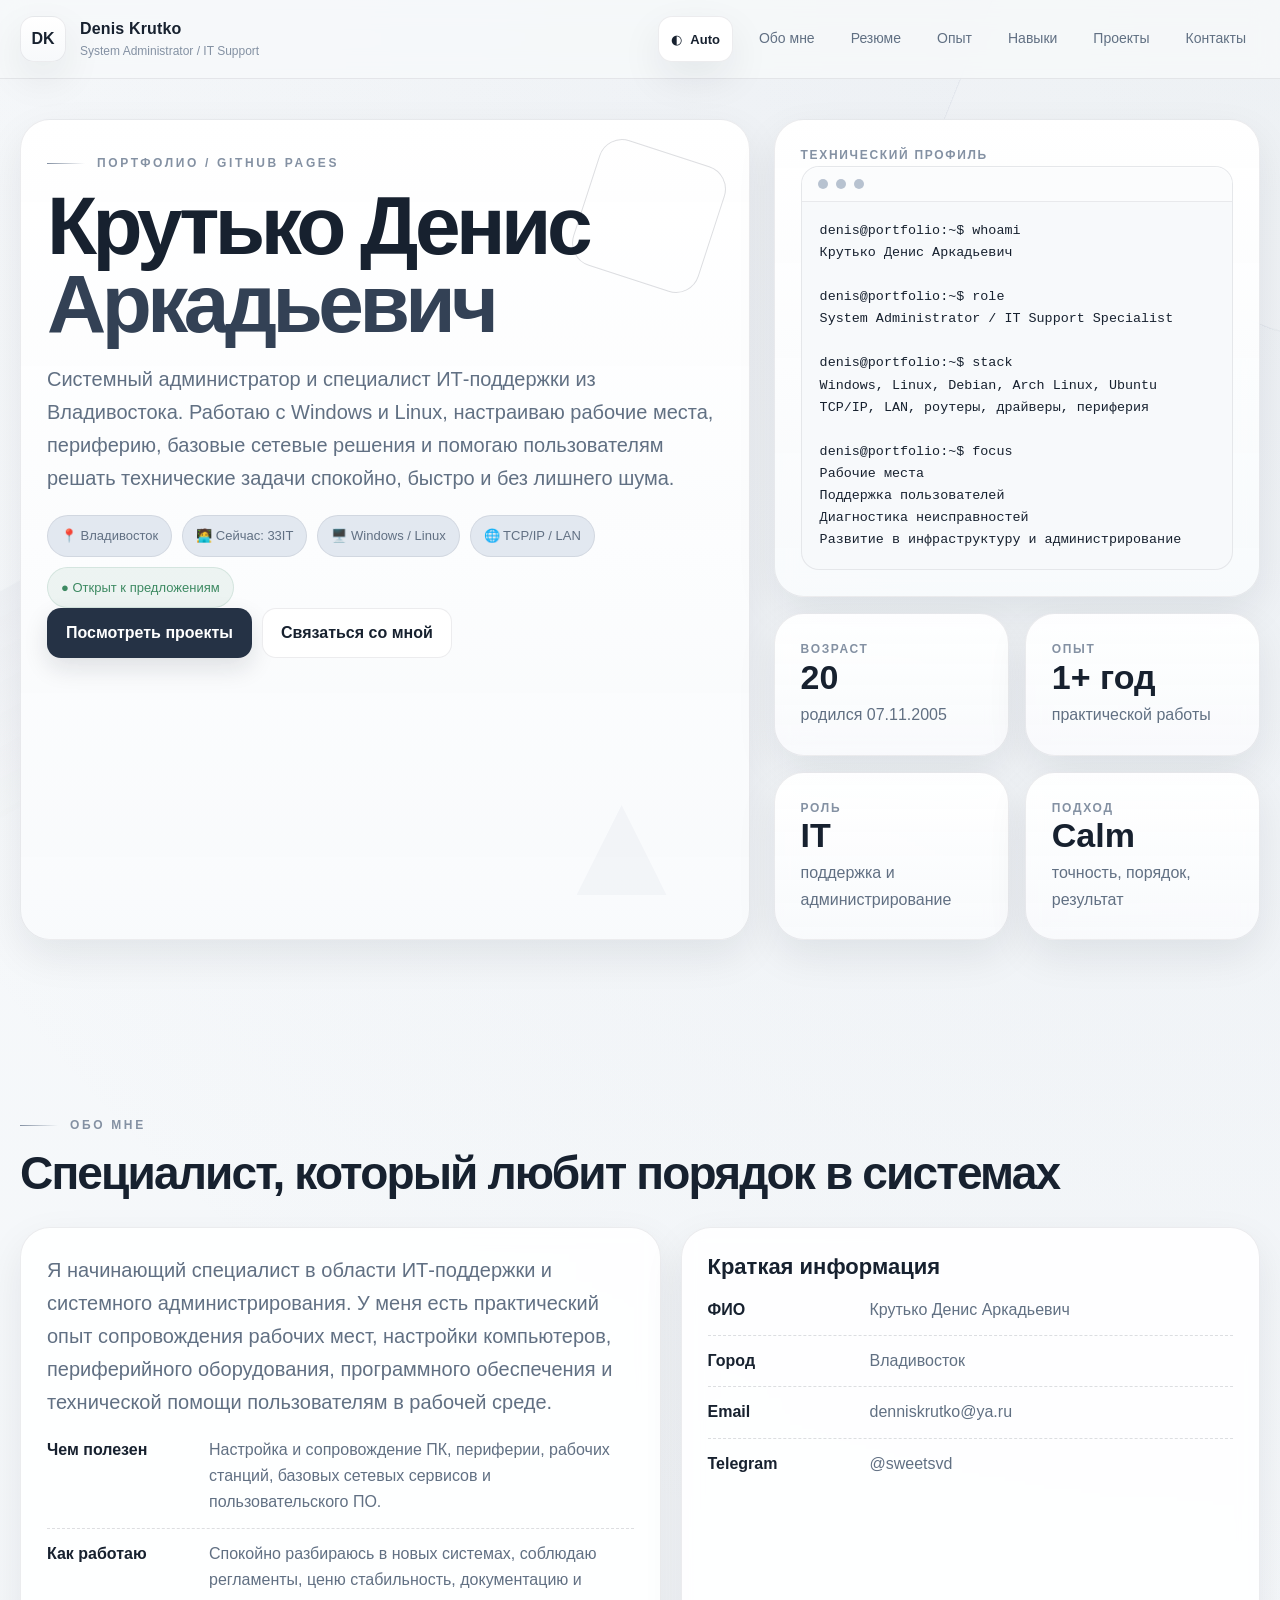
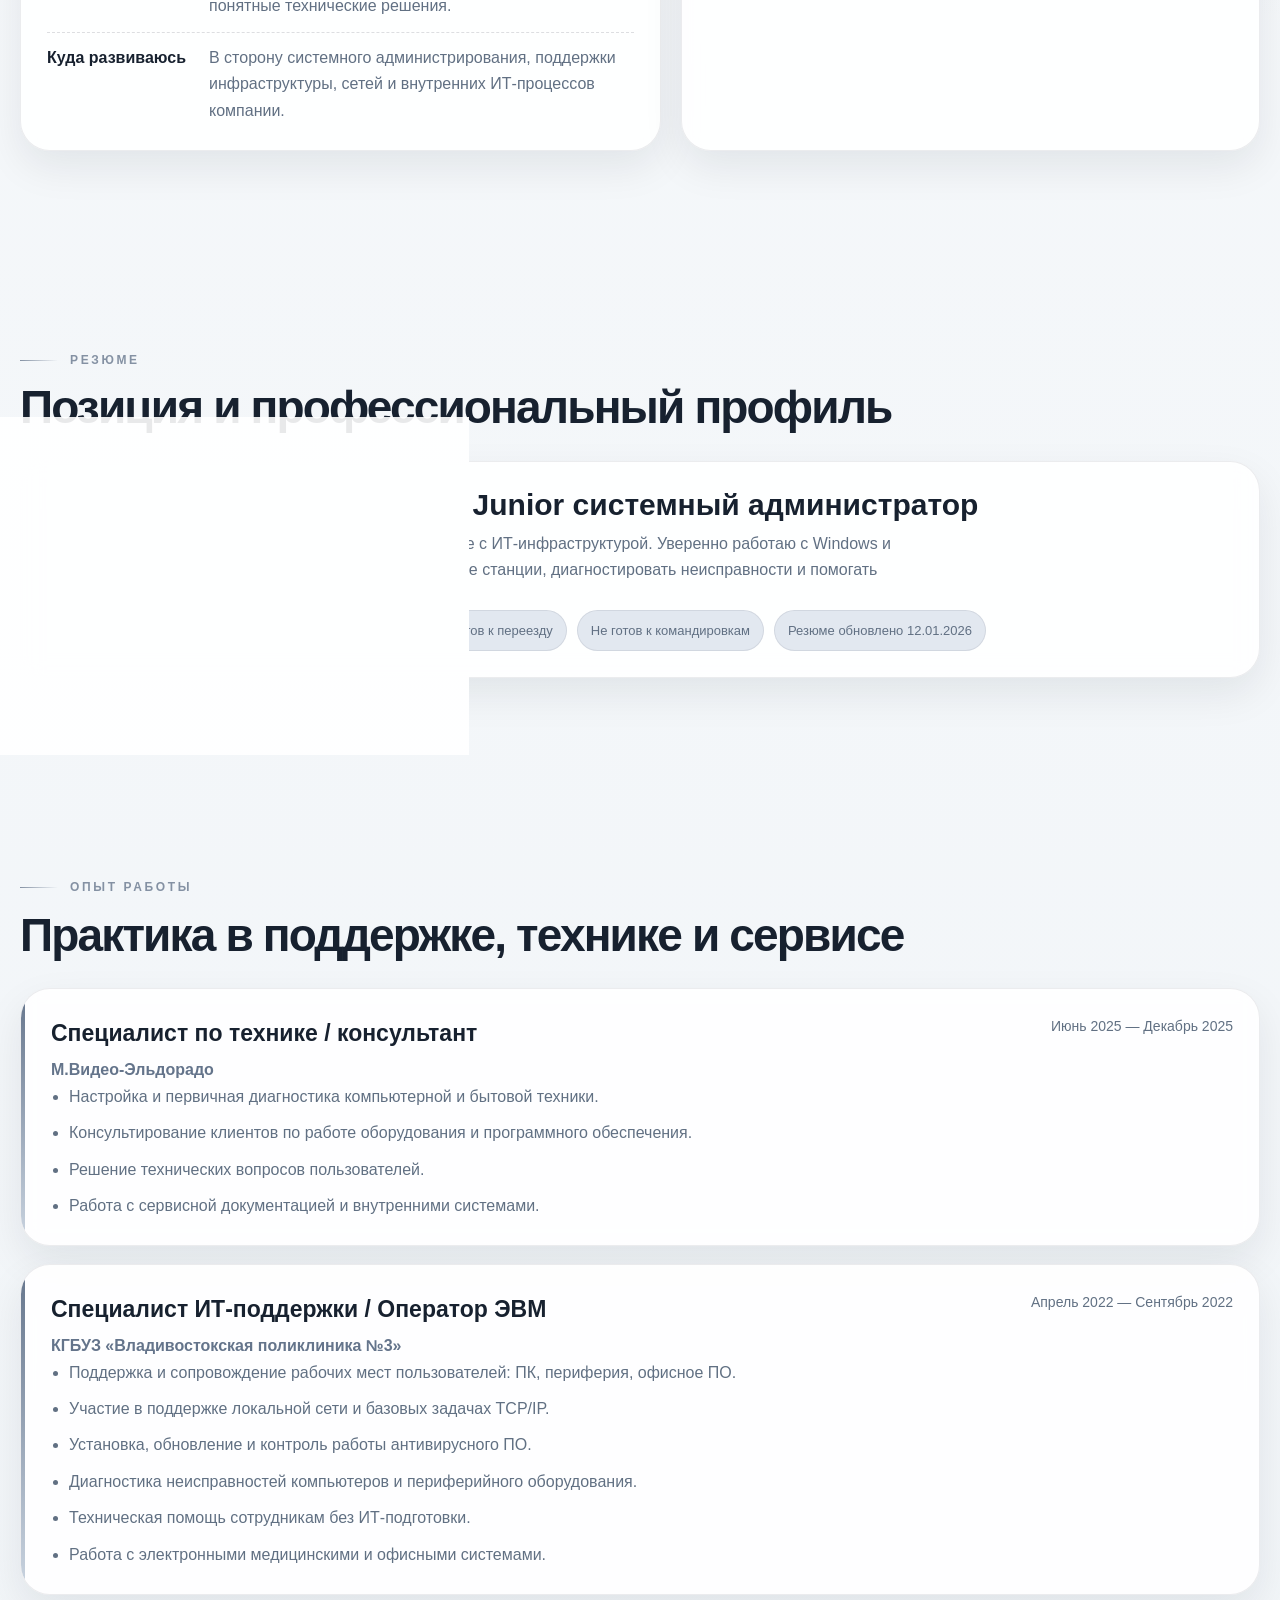
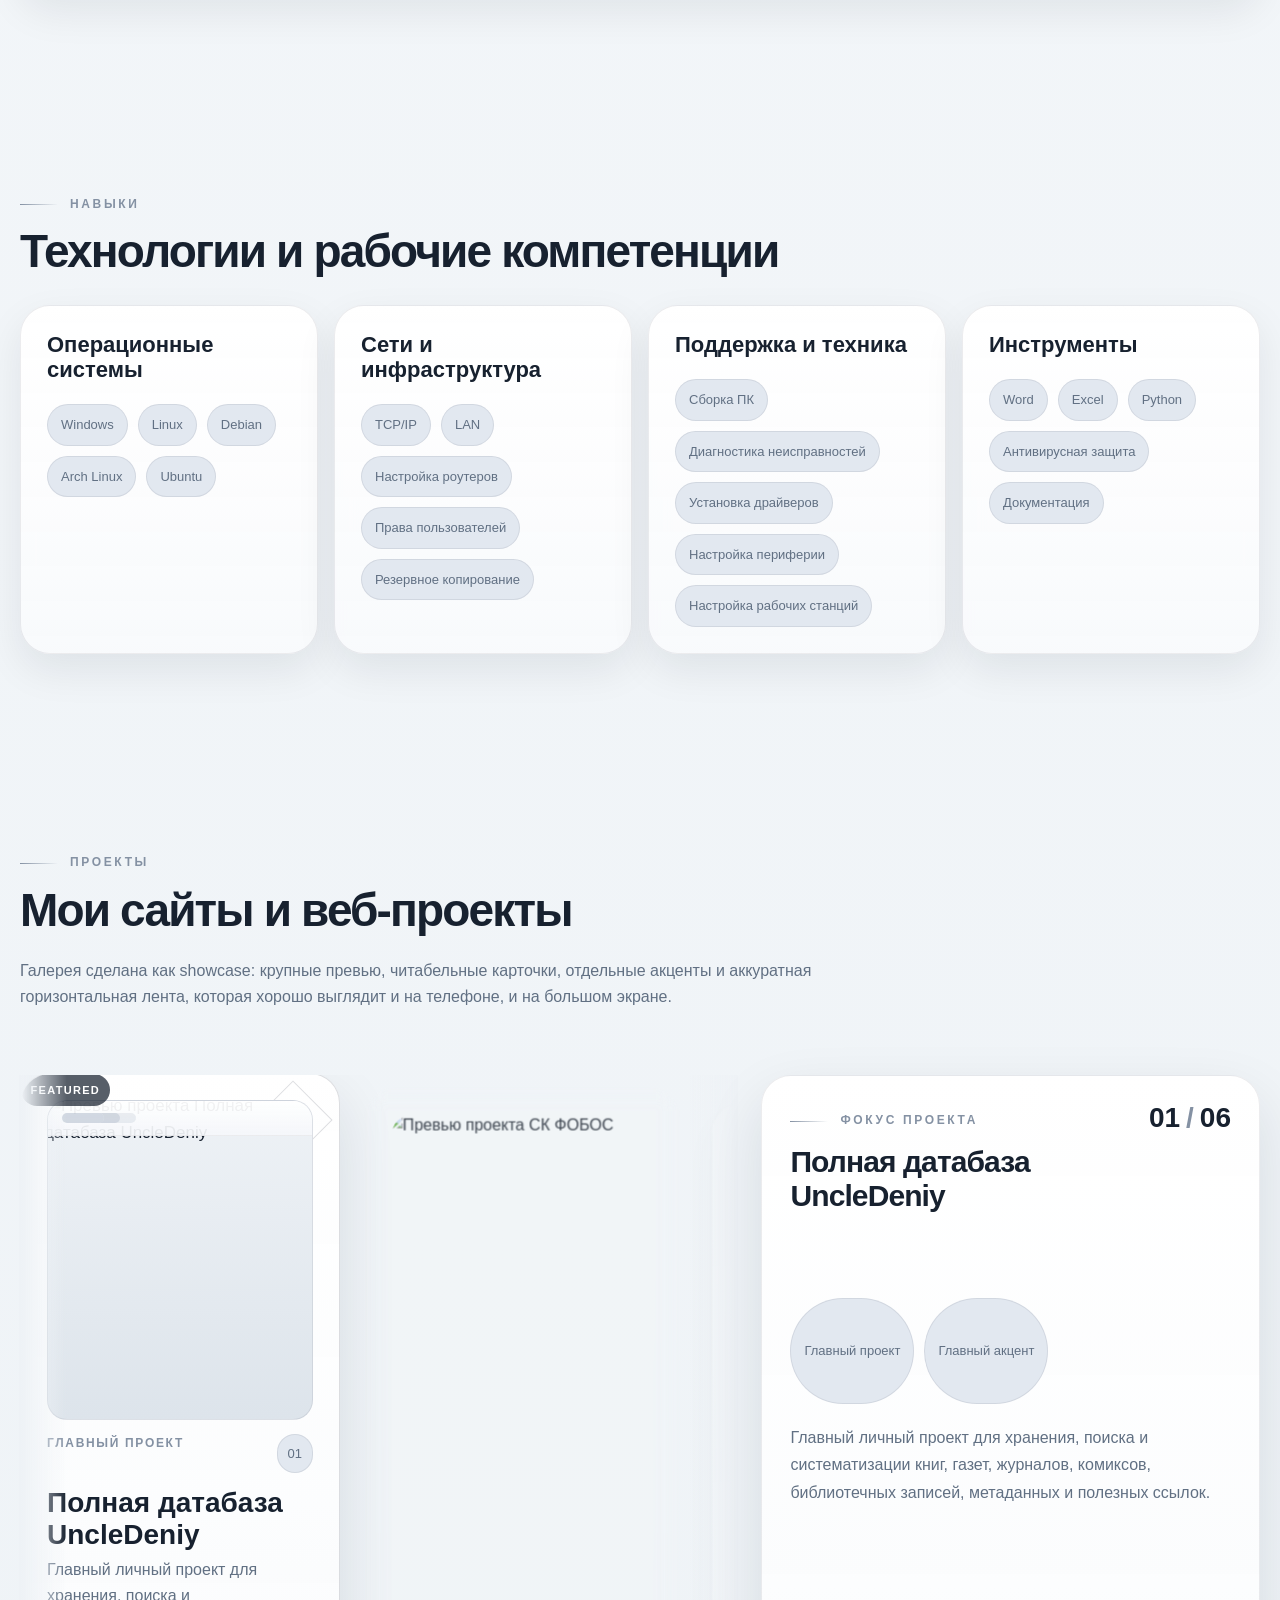
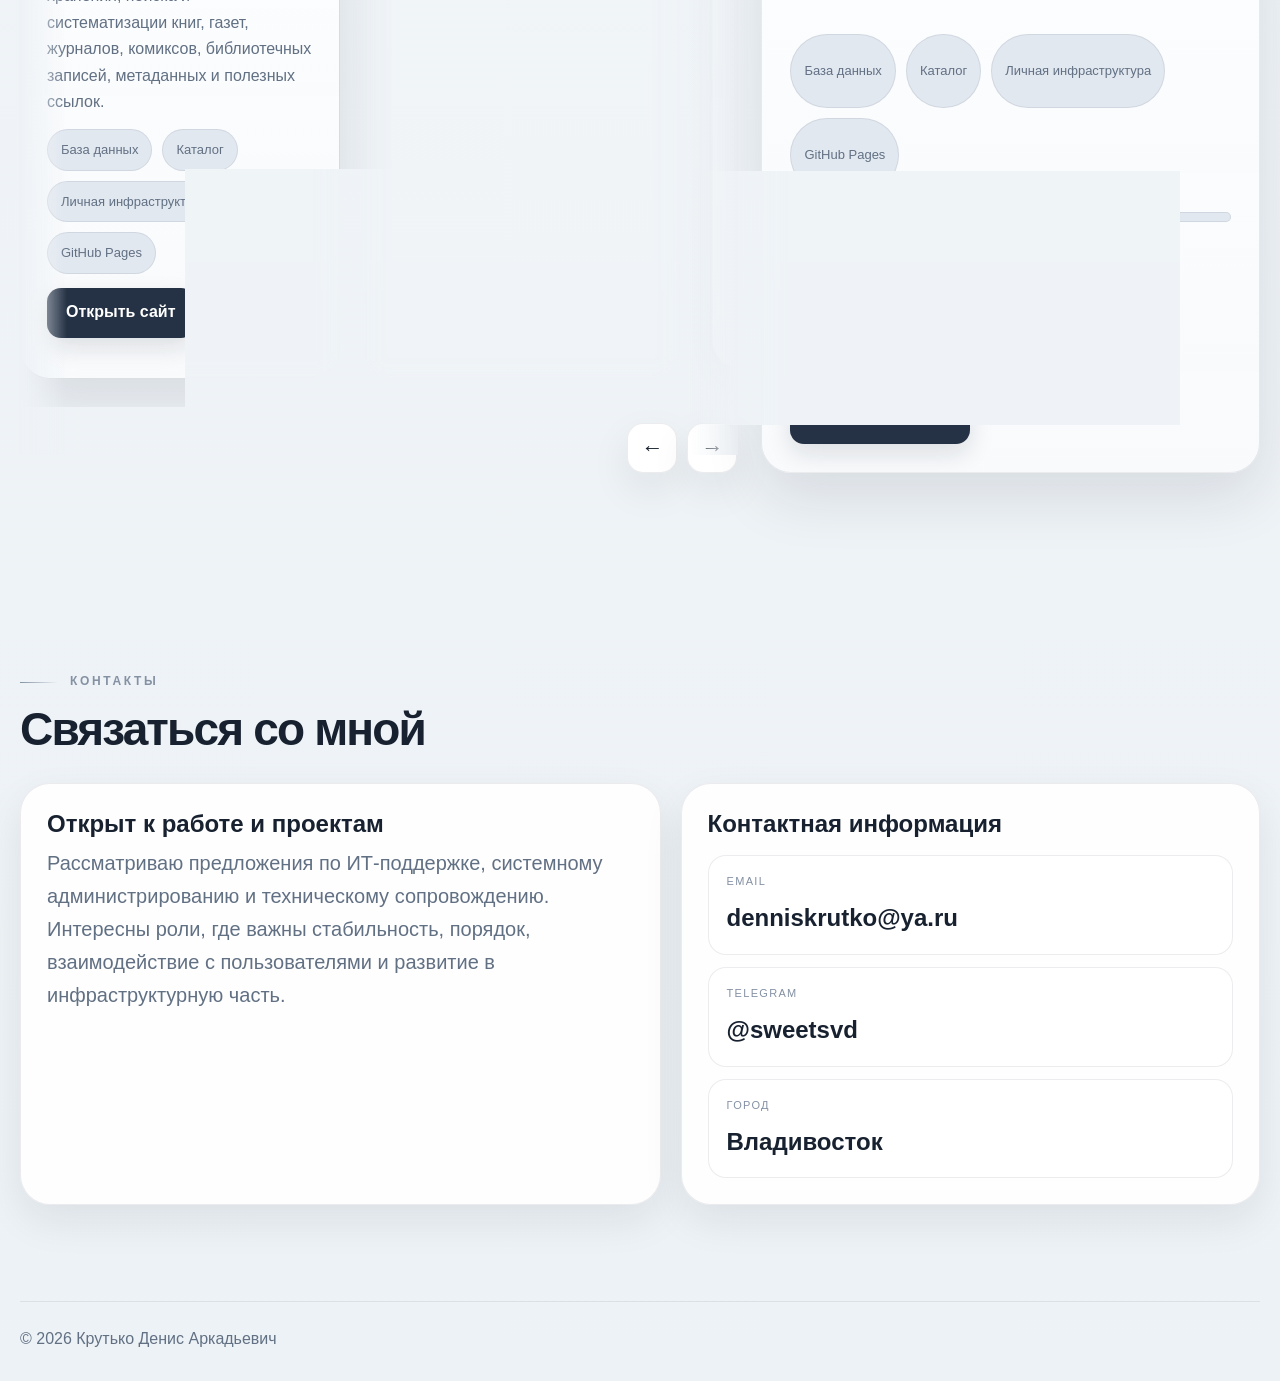
==== commit 0e30b64b: "Add files via upload" ====
--- a/index.html
+++ b/index.html
@@ -1,1315 +1,419 @@
 <!DOCTYPE html>
 <html lang="ru">
 <head>
-    <meta charset="UTF-8">
-    <meta name="viewport" content="width=device-width, initial-scale=1.0">
-    <title>Arch Linux Dev Tools</title>
-    <style>
-        :root {
-            --primary: #2e3440;
-            --secondary: #4c566a;
-            --accent: #88c0d0;
-            --accent-dark: #5e81ac;
-            --text: #eceff4;
-            --text-secondary: #d8dee9;
-            --background: #3b4252;
-            --card-bg: #434c5e;
-            --success: #a3be8c;
-            --warning: #ebcb8b;
-            --error: #bf616a;
-            --code-bg: #2e3440;
-        }
-        
-        * {
-            margin: 0;
-            padding: 0;
-            box-sizing: border-box;
-            font-family: 'Fira Code', 'JetBrains Mono', 'Cascadia Code', monospace;
-        }
-        
-        body {
-            background: linear-gradient(135deg, var(--primary), var(--background));
-            color: var(--text);
-            line-height: 1.6;
-            min-height: 100vh;
-        }
-        
-        header {
-            background: rgba(46, 52, 64, 0.95);
-            color: var(--text);
-            padding: 1.5rem;
-            text-align: center;
-            box-shadow: 0 4px 20px rgba(0, 0, 0, 0.3);
-            backdrop-filter: blur(10px);
-            border-bottom: 1px solid var(--accent);
-        }
-        
-        .logo {
-            display: flex;
-            align-items: center;
-            justify-content: center;
-            gap: 15px;
-            margin-bottom: 10px;
-        }
-        
-        .logo h1 {
-            font-size: 2.5rem;
-            background: linear-gradient(90deg, var(--accent), var(--accent-dark));
-            -webkit-background-clip: text;
-            background-clip: text;
-            color: transparent;
-            font-weight: 700;
-        }
-        
-        nav {
-            background: rgba(59, 66, 82, 0.95);
-            padding: 0.8rem;
-            position: sticky;
-            top: 0;
-            z-index: 100;
-            backdrop-filter: blur(10px);
-            border-bottom: 1px solid var(--secondary);
-        }
-        
-        nav ul {
-            display: flex;
-            justify-content: center;
-            list-style: none;
-            flex-wrap: wrap;
-            gap: 15px;
-        }
-        
-        nav ul li a {
-            color: var(--text-secondary);
-            text-decoration: none;
-            padding: 10px 20px;
-            border-radius: 6px;
-            transition: all 0.3s;
-            font-weight: 500;
-            border: 1px solid transparent;
-        }
-        
-        nav ul li a:hover {
-            background: rgba(76, 86, 106, 0.5);
-            color: var(--accent);
-            border-color: var(--accent);
-        }
-        
-        .container {
-            max-width: 1200px;
-            margin: 30px auto;
-            padding: 0 20px;
-        }
-        
-        .hero {
-            background: linear-gradient(135deg, rgba(59, 66, 82, 0.8), rgba(76, 86, 106, 0.8)), 
-                        url('data:image/svg+xml;utf8,<svg xmlns="http://www.w3.org/2000/svg" width="100" height="100" viewBox="0 0 100 100"><rect width="100" height="100" fill="%23434c5e" opacity="0.3"/><path d="M0 0L100 100" stroke="%23434c5e" stroke-width="2" opacity="0.2"/><path d="M100 0L0 100" stroke="%23434c5e" stroke-width="2" opacity="0.2"/></svg>');
-            padding: 50px 30px;
-            text-align: center;
-            margin-bottom: 40px;
-            border-radius: 12px;
-            color: var(--text);
-            box-shadow: 0 8px 32px rgba(0, 0, 0, 0.2);
-            border: 1px solid var(--secondary);
-        }
-        
-        .hero h2 {
-            font-size: 2.8rem;
-            margin-bottom: 20px;
-            color: var(--text);
-            font-weight: 700;
-        }
-        
-        .hero p {
-            font-size: 1.3rem;
-            max-width: 800px;
-            margin: 0 auto 30px;
-            color: var(--text-secondary);
-        }
-        
-        .software-grid {
-            display: grid;
-            grid-template-columns: repeat(auto-fill, minmax(320px, 1fr));
-            gap: 25px;
-            margin-top: 30px;
-        }
-        
-        .software-card {
-            background: var(--card-bg);
-            border-radius: 12px;
-            padding: 25px;
-            box-shadow: 0 8px 24px rgba(0, 0, 0, 0.2);
-            transition: all 0.3s;
-            display: flex;
-            flex-direction: column;
-            border: 1px solid var(--secondary);
-            position: relative;
-            overflow: hidden;
-        }
-        
-        .software-card::before {
-            content: '';
-            position: absolute;
-            top: 0;
-            left: 0;
-            width: 100%;
-            height: 4px;
-            background: linear-gradient(90deg, var(--accent), var(--accent-dark));
-        }
-        
-        .software-card:hover {
-            transform: translateY(-8px);
-            box-shadow: 0 12px 32px rgba(0, 0, 0, 0.3);
-            border-color: var(--accent);
-        }
-        
-        .software-card h3 {
-            color: var(--accent);
-            margin-bottom: 15px;
-            font-size: 1.5rem;
-            display: flex;
-            align-items: center;
-            gap: 10px;
-        }
-        
-        .software-card p {
-            margin-bottom: 20px;
-            flex-grow: 1;
-            color: var(--text-secondary);
-        }
-        
-        .command-box {
-            background-color: var(--code-bg);
-            color: var(--text);
-            padding: 15px;
-            border-radius: 8px;
-            font-family: 'Fira Code', monospace;
-            margin: 15px 0;
-            overflow-x: auto;
-            font-size: 0.9rem;
-            line-height: 1.5;
-            border: 1px solid var(--secondary);
-            position: relative;
-        }
-        
-        .command-box::before {
-            content: '$';
-            position: absolute;
-            left: 10px;
-            top: 50%;
-            transform: translateY(-50%);
-            color: var(--accent);
-            font-weight: bold;
-        }
-        
-        .command-box code {
-            margin-left: 15px;
-            display: block;
-        }
-        
-        .btn {
-            display: inline-block;
-            background: linear-gradient(90deg, var(--accent), var(--accent-dark));
-            color: var(--primary);
-            padding: 12px 25px;
-            border: none;
-            border-radius: 6px;
-            cursor: pointer;
-            text-decoration: none;
-            transition: all 0.3s;
-            font-weight: 600;
-            text-align: center;
-            margin-top: 10px;
-            box-shadow: 0 4px 12px rgba(136, 192, 208, 0.3);
-        }
-        
-        .btn:hover {
-            transform: translateY(-2px);
-            box-shadow: 0 6px 16px rgba(136, 192, 208, 0.4);
-        }
-        
-        .btn-copy {
-            background: var(--secondary);
-            color: var(--text);
-            padding: 8px 15px;
-            font-size: 0.9rem;
-        }
-        
-        .btn-copy:hover {
-            background: var(--accent);
-            color: var(--primary);
-        }
-        
-        .category {
-            margin-bottom: 50px;
-        }
-        
-        .category h2 {
-            font-size: 2.2rem;
-            color: var(--accent);
-            margin-bottom: 25px;
-            padding-bottom: 10px;
-            border-bottom: 2px solid var(--accent);
-            font-weight: 700;
-        }
-        
-        .badge {
-            display: inline-block;
-            padding: 4px 10px;
-            border-radius: 20px;
-            font-size: 0.8rem;
-            font-weight: bold;
-            margin-left: 10px;
-        }
-        
-        .badge-official {
-            background-color: var(--success);
-            color: var(--primary);
-        }
-        
-        .badge-aur {
-            background-color: var(--warning);
-            color: var(--primary);
-        }
-        
-        .notification {
-            position: fixed;
-            top: 20px;
-            right: 20px;
-            padding: 15px 25px;
-            border-radius: 8px;
-            color: var(--primary);
-            background: linear-gradient(90deg, var(--success), #8fbcbb);
-            box-shadow: 0 4px 20px rgba(0, 0, 0, 0.3);
-            transform: translateX(150%);
-            transition: transform 0.3s;
-            z-index: 1000;
-            font-weight: 600;
-            border: 1px solid rgba(163, 190, 140, 0.5);
-        }
-        
-        .notification.show {
-            transform: translateX(0);
-        }
-        
-        .resources-grid {
-            display: grid;
-            grid-template-columns: repeat(auto-fill, minmax(350px, 1fr));
-            gap: 25px;
-        }
-        
-        .resource-card {
-            background: var(--card-bg);
-            border-radius: 12px;
-            padding: 25px;
-            box-shadow: 0 8px 24px rgba(0, 0, 0, 0.2);
-            border: 1px solid var(--secondary);
-            position: relative;
-            overflow: hidden;
-        }
-        
-        .resource-card::before {
-            content: '';
-            position: absolute;
-            top: 0;
-            left: 0;
-            width: 100%;
-            height: 4px;
-            background: linear-gradient(90deg, var(--accent-dark), #81a1c1);
-        }
-        
-        .resource-card h3 {
-            color: var(--accent);
-            margin-bottom: 15px;
-            font-size: 1.5rem;
-        }
-        
-        .resource-card ul {
-            list-style-type: none;
-        }
-        
-        .resource-card li {
-            margin-bottom: 10px;
-            padding-left: 20px;
-            position: relative;
-            color: var(--text-secondary);
-        }
-        
-        .resource-card li:before {
-            content: "⟩";
-            color: var(--accent);
-            font-weight: bold;
-            position: absolute;
-            left: 0;
-        }
-        
-        .resource-card a {
-            color: var(--accent);
-            text-decoration: none;
-            transition: all 0.3s;
-            border-bottom: 1px dotted transparent;
-        }
-        
-        .resource-card a:hover {
-            color: var(--accent-dark);
-            border-bottom: 1px dotted var(--accent);
-        }
-        
-        footer {
-            background: var(--primary);
-            color: var(--text-secondary);
-            text-align: center;
-            padding: 30px;
-            margin-top: 60px;
-            border-top: 1px solid var(--secondary);
-        }
-        
-        @media (max-width: 768px) {
-            .software-grid, .resources-grid {
-                grid-template-columns: 1fr;
-            }
-            
-            nav ul {
-                flex-direction: column;
-                align-items: center;
-                gap: 10px;
-            }
-            
-            .hero h2 {
-                font-size: 2.2rem;
-            }
-            
-            .hero p {
-                font-size: 1.1rem;
-            }
-            
-            .command-box::before {
-                position: relative;
-                margin-right: 5px;
-                transform: none;
-                top: 0;
-            }
-            
-            .command-box code {
-                margin-left: 0;
-            }
-        }
-        
-        /* Анимации */
-        @keyframes fadeIn {
-            from { opacity: 0; transform: translateY(20px); }
-            to { opacity: 1; transform: translateY(0); }
-        }
-        
-        .software-card, .resource-card {
-            animation: fadeIn 0.5s ease-out;
-        }
-        
-        /* Специальные стили для программистов */
-        .key-combo {
-            display: inline-block;
-            background: var(--code-bg);
-            color: var(--accent);
-            padding: 2px 8px;
-            border-radius: 4px;
-            font-family: 'Fira Code', monospace;
-            border: 1px solid var(--secondary);
-        }
-        
-        .tip {
-            background: rgba(136, 192, 208, 0.1);
-            border-left: 4px solid var(--accent);
-            padding: 15px;
-            margin: 15px 0;
-            border-radius: 4px;
-        }
-        
-        .tip-title {
-            color: var(--accent);
-            font-weight: bold;
-            margin-bottom: 5px;
-        }
-        
-        /* Стили для горячих клавиш */
-        .shortcut-table {
-            width: 100%;
-            border-collapse: collapse;
-            margin: 20px 0;
-            background: var(--card-bg);
-            border-radius: 8px;
-            overflow: hidden;
-            box-shadow: 0 4px 12px rgba(0, 0, 0, 0.1);
-        }
-        
-        .shortcut-table th, .shortcut-table td {
-            padding: 12px 15px;
-            text-align: left;
-            border-bottom: 1px solid var(--secondary);
-        }
-        
-        .shortcut-table th {
-            background-color: var(--accent-dark);
-            color: var(--primary);
-            font-weight: bold;
-        }
-        
-        .shortcut-table tr:last-child td {
-            border-bottom: none;
-        }
-        
-        .shortcut-table tr:hover {
-            background-color: rgba(76, 86, 106, 0.3);
-        }
-        
-        .shortcut-category {
-            margin-top: 40px;
-            margin-bottom: 20px;
-            padding-bottom: 10px;
-            border-bottom: 2px solid var(--accent);
-            color: var(--accent);
-            font-size: 1.5rem;
-        }
-        
-        .shortcut-combo {
-            display: flex;
-            gap: 5px;
-            align-items: center;
-        }
-        
-        .key {
-            background: var(--code-bg);
-            color: var(--accent);
-            padding: 4px 8px;
-            border-radius: 4px;
-            font-family: 'Fira Code', monospace;
-            border: 1px solid var(--secondary);
-            font-size: 0.9rem;
-        }
-        
-        .plus {
-            color: var(--text-secondary);
-        }
-    </style>
+  <meta charset="UTF-8" />
+  <meta name="viewport" content="width=device-width, initial-scale=1.0" />
+  <title>Крутько Денис — системный администратор</title>
+  <meta name="description" content="Портфолио Крутько Дениса Аркадьевича — системного администратора и специалиста ИТ-поддержки из Владивостока." />
+  <meta name="theme-color" content="#0f172a" />
+  <link rel="icon" href="./assets/favicon.svg" type="image/svg+xml" />
+  <link rel="stylesheet" href="./styles.css" />
 </head>
 <body>
-    <header>
-        <div class="logo">
-            <h1>Arch Linux Dev Tools</h1>
-        </div>
-        <p>Мощные инструменты для разработчиков на Arch Linux</p>
-    </header>
-    
-    <nav>
-        <ul>
-            <li><a href="#web-dev">Веб-разработка</a></li>
-            <li><a href="#programming">Языки программирования</a></li>
-            <li><a href="#tools">Инструменты</a></li>
-            <li><a href="#database">Базы данных</a></li>
-            <li><a href="#containers">Контейнеры</a></li>
-            <li><a href="#shortcuts">Горячие клавиши</a></li>
-            <li><a href="#resources">Ресурсы</a></li>
-        </ul>
-    </nav>
-    
-    <div class="container">
-        <div class="hero">
-            <h2>Арсенал разработчика на Arch Linux</h2>
-            <p>Установите всё необходимое для комфортной разработки в несколько команд. Эффективные инструменты для профессионалов.</p>
-            <a href="#software-list" class="btn">Начать установку</a>
-        </div>
-        
-        <div id="software-list">
-            <!-- КАТЕГОРИЯ: ВЕБ-СЕРВЕРЫ -->
-            <div class="category" id="web-servers">
-                <h2>Веб-серверы</h2>
-                <div class="software-grid">
-                    <div class="software-card">
-                        <h3>Apache HTTP Server <span class="badge badge-official">Official</span></h3>
-                        <p>Мощный и гибкий веб-сервер с широкой поддержкой модулей.</p>
-                        <div class="command-box">sudo pacman -S apache</div>
-                        <button class="btn btn-copy" onclick="copyToClipboard('sudo pacman -S apache')">Скопировать команду</button>
-                    </div>
-                </div>
-            </div>
-            
-            <!-- КАТЕГОРИЯ: ОФИС -->
-            <div class="category" id="office">
-                <h2>Офисные приложения</h2>
-                <div class="software-grid">
-                    <div class="software-card">
-                        <h3>OnlyOffice <span class="badge badge-aur">AUR</span></h3>
-                        <p>Мощный офисный пакет с поддержкой форматов Microsoft Office.</p>
-                        <div class="command-box">yay -S onlyoffice-desktopeditors</div>
-                        <button class="btn btn-copy" onclick="copyToClipboard('yay -S onlyoffice-desktopeditors')">Скопировать команду</button>
-                    </div>
-                    <div class="software-card">
-                        <h3>LibreOffice <span class="badge badge-official">Official</span></h3>
-                        <p>Мощный офисный пакет с открытым исходным кодом.</p>
-                        <div class="command-box">sudo pacman -S libreoffice-fresh</div>
-                        <button class="btn btn-copy" onclick="copyToClipboard('sudo pacman -S libreoffice-fresh')">Скопировать команду</button>
-                    </div>
-                </div>
-            </div>
-            
-            <!-- КАТЕГОРИЯ: МУЛЬТИМЕДИА -->
-            <div class="category" id="multimedia">
-                <h2>Мультимедиа</h2>
-                <div class="software-grid">
-                    <div class="software-card">
-                        <h3>VLC Media Player <span class="badge badge-official">Official</span></h3>
-                        <p>Универсальный медиаплеер, который воспроизводит практически все форматы.</p>
-                        <div class="command-box">sudo pacman -S vlc</div>
-                        <button class="btn btn-copy" onclick="copyToClipboard('sudo pacman -S vlc')">Скопировать команду</button>
-                    </div>
-                    
-                    <div class="software-card">
-                        <h3>sxiv <span class="badge badge-official">Official</span></h3>
-                        <p>Простой и быстрый просмотрщик изображений для X.</p>
-                        <div class="command-box">sudo pacman -S sxiv</div>
-                        <button class="btn btn-copy" onclick="copyToClipboard('sudo pacman -S sxiv')">Скопировать команду</button>
-                    </div>
-                    
-                    <div class="software-card">
-                        <h3>GIMP <span class="badge badge-official">Official</span></h3>
-                        <p>Мощный редактор изображений с открытым исходным кодом.</p>
-                        <div class="command-box">sudo pacman -S gimp</div>
-                        <button class="btn btn-copy" onclick="copyToClipboard('sudo pacman -S gimp')">Скопировать команду</button>
-                    </div>
-                    
-                    <div class="software-card">
-                        <h3>Krita <span class="badge badge-official">Official</span></h3>
-                        <p>Профессиональное бесплатное приложение для рисования.</p>
-                        <div class="command-box">sudo pacman -S krita</div>
-                        <button class="btn btn-copy" onclick="copyToClipboard('sudo pacman -S krita')">Скопировать команду</button>
-                    </div>
-                    
-                    <div class="software-card">
-                        <h3>Flameshot <span class="badge badge-official">Official</span></h3>
-                        <p>Мощный инструмент для создания скриншотов.</p>
-                        <div class="command-box">sudo pacman -S flameshot</div>
-                        <button class="btn btn-copy" onclick="copyToClipboard('sudo pacman -S flameshot')">Скопировать команду</button>
-                    </div>
-                    
-                    <div class="software-card">
-                        <h3>Audacity <span class="badge badge-official">Official</span></h3>
-                        <p>Редактор аудио с открытым исходным кодом.</p>
-                        <div class="command-box">sudo pacman -S audacity</div>
-                        <button class="btn btn-copy" onclick="copyToClipboard('sudo pacman -S audacity')">Скопировать команду</button>
-                    </div>
-                    
-                    <div class="software-card">
-                        <h3>Shotcut <span class="badge badge-official">Official</span></h3>
-                        <p>Мощный видеоредактор с открытым исходным кодом.</p>
-                        <div class="command-box">sudo pacman -S shotcut</div>
-                        <button class="btn btn-copy" onclick="copyToClipboard('sudo pacman -S shotcut')">Скопировать команду</button>
-                    </div>
-                </div>
-            </div>
-            
-            <!-- КАТЕГОРИЯ: НАУКА -->
-            <div class="category" id="science">
-                <h2>Научное ПО</h2>
-                <div class="software-grid">
-                    <div class="software-card">
-                        <h3>Scilab <span class="badge badge-official">Official</span></h3>
-                        <p>Пакет для численных вычислений с открытым исходным кодом.</p>
-                        <div class="command-box">sudo pacman -S scilab</div>
-                        <button class="btn btn-copy" onclick="copyToClipboard('sudo pacman -S scilab')">Скопировать команду</button>
-                    </div>
-                    
-                    <div class="software-card">
-                        <h3>LLM Studio <span class="badge badge-aur">AUR</span></h3>
-                        <p>Платформа для работы с большими языковыми моделями.</p>
-                        <div class="command-box">yay -S llm-studio</div>
-                        <button class="btn btn-copy" onclick="copyToClipboard('yay -S llm-studio')">Скопировать команду</button>
-                    </div>
-                </div>
-            </div>
-            
-            <!-- КАТЕГОРИЯ: ИГРЫ -->
-            <div class="category" id="gaming">
-                <h2>Игры</h2>
-                <div class="software-grid">
-                    <div class="software-card">
-                        <h3>Steam <span class="badge badge-official">Official</span></h3>
-                        <p>Крупнейшая платформа для распространения компьютерных игр.</p>
-                        <div class="command-box">sudo pacman -S steam</div>
-                        <button class="btn btn-copy" onclick="copyToClipboard('sudo pacman -S steam')">Скопировать команду</button>
-                    </div>
-                    
-                    <div class="software-card">
-                        <h3>Proton <span class="badge badge-official">Official</span></h3>
-                        <p>Инструмент от Valve для запуска Windows-игр на Linux.</p>
-                        <div class="command-box">sudo pacman -S proton</div>
-                        <button class="btn btn-copy" onclick="copyToClipboard('sudo pacman -S proton')">Скопировать команду</button>
-                    </div>
-                    
-                    <div class="software-card">
-                        <h3>Lutris <span class="badge badge-official">Official</span></h3>
-                        <p>Открытая игровая платформа для Linux с поддержкой множества источников игр.</p>
-                        <div class="command-box">sudo pacman -S lutris</div>
-                        <button class="btn btn-copy" onclick="copyToClipboard('sudo pacman -S lutris')">Скопировать команду</button>
-                    </div>
-                </div>
-            </div>
-            
-            <!-- КАТЕГОРИЯ: ОБЩЕНИЕ -->
-            <div class="category" id="communication">
-                <h2>Общение</h2>
-                <div class="software-grid">
-                    <div class="software-card">
-                        <h3>Discord <span class="badge badge-official">Official</span></h3>
-                        <p>Популярное приложение для голосовой, видео- и текстовой связи.</p>
-                        <div class="command-box">sudo pacman -S discord</div>
-                        <button class="btn btn-copy" onclick="copyToClipboard('sudo pacman -S discord')">Скопировать команду</button>
-                    </div>
-                    
-                    <div class="software-card">
-                        <h3>Telegram <span class="badge badge-official">Official</span></h3>
-                        <p>Быстрый и безопасный мессенджер с focus на скорость.</p>
-                        <div class="command-box">sudo pacman -S telegram-desktop</div>
-                        <button class="btn btn-copy" onclick="copyToClipboard('sudo pacman -S telegram-desktop')">Скопировать команду</button>
-                    </div>
-                </div>
-            </div>
-            
-            <!-- КАТЕГОРИЯ: СИСТЕМА -->
-            <div class="category" id="system">
-                <h2>Системные утилиты</h2>
-                <div class="software-grid">
-                    <div class="software-card">
-                        <h3>VirtualBox <span class="badge badge-official">Official</span></h3>
-                        <p>Мощная система виртуализации для корпоративного и домашнего использования.</p>
-                        <div class="command-box">sudo pacman -S virtualbox virtualbox-host-modules-arch</div>
-                        <button class="btn btn-copy" onclick="copyToClipboard('sudo pacman -S virtualbox virtualbox-host-modules-arch')">Скопировать команду</button>
-                        <p class="note">После установки выполните: <code>sudo modprobe vboxdrv</code></p>
-                    </div>
-                    
-                    <div class="software-card">
-                        <h3>Hyprland <span class="badge badge-official">Official</span></h3>
-                        <p>Динамический тайловый оконный менеджер на основе wlroots.</p>
-                        <div class="command-box">sudo pacman -S hyprland</div>
-                        <button class="btn btn-copy" onclick="copyToClipboard('sudo pacman -S hyprland')">Скопировать команду</button>
-                    </div>
-                    
-                    <div class="software-card">
-                        <h3>Paru <span class="badge badge-official">Official</span></h3>
-                        <p>Популярный AUR helper, форк yay с дополнительными функциями.</p>
-                        <div class="command-box">sudo pacman -S paru</div>
-                        <button class="btn btn-copy" onclick="copyToClipboard('sudo pacman -S paru')">Скопировать команду</button>
-                    </div>
-                    
-                    <div class="software-card">
-                        <h3>Reflector <span class="badge badge-official">Official</span></h3>
-                        <p>Утилита для автоматического обновления списка зеркал Arch Linux.</p>
-                        <div class="command-box">sudo pacman -S reflector</div>
-                        <button class="btn btn-copy" onclick="copyToClipboard('sudo pacman -S reflector')">Скопировать команду</button>
-                    </div>
-                    
-                    <div class="software-card">
-                        <h3>Virt Manager <span class="badge badge-official">Official</span></h3>
-                        <p>Графический инструмент для управления виртуальными машинами через libvirt.</p>
-                        <div class="command-box">sudo pacman -S virt-manager qemu vde2 ebtables dnsmasq bridge-utils openbsd-netcat</div>
-                        <button class="btn btn-copy" onclick="copyToClipboard('sudo pacman -S virt-manager qemu vde2 ebtables dnsmasq bridge-utils openbsd-netcat')">Скопировать команду</button>
-                    </div>
-                    
-                    <div class="software-card">
-                        <h3>Neofetch <span class="badge badge-official">Official</span></h3>
-                        <p>Информация о системе с выводом логотипа дистрибутива.</p>
-                        <div class="command-box">sudo pacman -S neofetch</div>
-                        <button class="btn btn-copy" onclick="copyToClipboard('sudo pacman -S neofetch')">Скопировать команду</button>
-                    </div>
-                    
-                    <div class="software-card">
-                        <h3>Fastfetch <span class="badge badge-official">Official</span></h3>
-                        <p>Быстрая альтернатива Neofetch с низким потреблением ресурсов.</p>
-                        <div class="command-box">sudo pacman -S fastfetch</div>
-                        <button class="btn btn-copy" onclick="copyToClipboard('sudo pacman -S fastfetch')">Скопировать команду</button>
-                    </div>
-                    
-                    <div class="software-card">
-                        <h3>Gufw <span class="badge badge-official">Official</span></h3>
-                        <p>Графический интерфейс для управления брандмауэром UFW.</p>
-                        <div class="command-box">sudo pacman -S gufw</div>
-                        <button class="btn btn-copy" onclick="copyToClipboard('sudo pacman -S gufw')">Скопировать команду</button>
-                    </div>
-                    
-                    <div class="software-card">
-                        <h3>Timeshift <span class="badge badge-aur">AUR</span></h3>
-                        <p>Инструмент для создания резервных копий системы и восстановления.</p>
-                        <div class="command-box">yay -S timeshift</div>
-                        <button class="btn btn-copy" onclick="copyToClipboard('yay -S timeshift')">Скопировать команду</button>
-                    </div>
-                    
-                    <div class="software-card">
-                        <h3>Dolphin <span class="badge badge-official">Official</span></h3>
-                        <p>Файловый менеджер из состава KDE Plasma.</p>
-                        <div class="command-box">sudo pacman -S dolphin</div>
-                        <button class="btn btn-copy" onclick="copyToClipboard('sudo pacman -S dolphin')">Скопировать команду</button>
-                    </div>
-                    
-                    <div class="software-card">
-                        <h3>Kate <span class="badge badge-official">Official</span></h3>
-                        <p>Мощный текстовый редактор из состава KDE.</p>
-                        <div class="command-box">sudo pacman -S kate</div>
-                        <button class="btn btn-copy" onclick="copyToClipboard('sudo pacman -S kate')">Скопировать команду</button>
-                    </div>
-                    
-                    <div class="software-card">
-                        <h3>Visual Studio Code <span class="badge badge-official">Official</span></h3>
-                        <p>Популярный редактор кода от Microsoft.</p>
-                        <div class="command-box">sudo pacman -S code</div>
-                        <button class="btn btn-copy" onclick="copyToClipboard('sudo pacman -S code')">Скопировать команду</button>
-                    </div>
-                    
-                    <div class="software-card">
-                        <h3>Transmission <span class="badge badge-official">Official</span></h3>
-                        <p>Простой и легкий torrent-клиент.</p>
-                        <div class="command-box">sudo pacman -S transmission-gtk</div>
-                        <button class="btn btn-copy" onclick="copyToClipboard('sudo pacman -S transmission-gtk')">Скопировать команду</button>
-                    </div>
-                    
-                    <div class="software-card">
-                        <h3>qBittorrent <span class="badge badge-official">Official</span></h3>
-                        <p>Мощный torrent-клиент с открытым исходным кодом.</p>
-                        <div class="command-box">sudo pacman -S qbittorrent</div>
-                        <button class="btn btn-copy" onclick="copyToClipboard('sudo pacman -S qbittorrent')">Скопировать команду</button>
-                    </div>
-                    
-                    <div class="software-card">
-                        <h3>Firefox <span class="badge badge-official">Official</span></h3>
-                        <p>Популярный браузер с открытым исходным кодом.</p>
-                        <div class="command-box">sudo pacman -S firefox</div>
-                        <button class="btn btn-copy" onclick="copyToClipboard('sudo pacman -S firefox')">Скопировать команду</button>
-                    </div>
-                    
-                    <div class="software-card">
-                        <h3>Chromium <span class="badge badge-official">Official</span></h3>
-                        <p>Браузер с открытым исходным кодом, основа проекта Chrome.</p>
-                        <div class="command-box">sudo pacman -S chromium</div>
-                        <button class="btn btn-copy" onclick="copyToClipboard('sudo pacman -S chromium')">Скопировать команду</button>
-                    </div>
-                    
-                    <div class="software-card">
-                        <h3>Google Chrome <span class="badge badge-aur">AUR</span></h3>
-                        <p>Популярный браузер от Google.</p>
-                        <div class="command-box">yay -S google-chrome</div>
-                        <button class="btn btn-copy" onclick="copyToClipboard('yay -S google-chrome')">Скопировать команду</button>
-                    </div>
-                    
-                    <div class="software-card">
-                        <h3>7-Zip <span class="badge badge-official">Official</span></h3>
-                        <p>Мощный архиватор с высокой степенью сжатия.</p>
-                        <div class="command-box">sudo pacman -S p7zip</div>
-                        <button class="btn btn-copy" onclick="copyToClipboard('sudo pacman -S p7zip')">Скопировать команду</button>
-                    </div>
-                    
-                    <div class="software-card">
-                        <h3>PeaZip <span class="badge badge-official">Official</span></h3>
-                        <p>Кроссплатформенный архиватор и файловый менеджер.</p>
-                        <div class="command-box">sudo pacman -S peazip</div>
-                        <button class="btn btn-copy" onclick="copyToClipboard('sudo pacman -S peazip')">Скопировать команду</button>
-                    </div>
-                </div>
-            </div>
-                        <!-- ВКЛАДКА ГОРЯЧИХ КЛАВИШ -->
-            <div class="category" id="shortcuts">
-                <h2>Горячие клавиши и команды</h2>
-                
-                <div class="shortcut-category">Терминал</div>
-                <table class="shortcut-table">
-                    <thead>
-                        <tr>
-                            <th>Комбинация</th>
-                            <th>Описание</th>
-                        </tr>
-                    </thead>
-                    <tbody>
-                        <tr>
-                            <td>
-                                <div class="shortcut-combo">
-                                    <span class="key">Ctrl</span><span class="plus">+</span><span class="key">C</span>
-                                </div>
-                            </td>
-                            <td>Прервать текущую команду</td>
-                        </tr>
-                        <tr>
-                            <td>
-                                <div class="shortcut-combo">
-                                    <span class="key">Ctrl</span><span class="plus">+</span><span class="key">D</span>
-                                </div>
-                            </td>
-                            <td>Выйти из терминала (EOF)</td>
-                        </tr>
-                        <tr>
-                            <td>
-                                <div class="shortcut-combo">
-                                    <span class="key">Ctrl</span><span class="plus">+</span><span class="key">Z</span>
-                                </div>
-                            </td>
-                            <td>Приостановить текущий процесс</td>
-                        </tr>
-                        <tr>
-                            <td>
-                                <div class="shortcut-combo">
-                                    <span class="key">Ctrl</span><span class="plus">+</span><span class="key">A</span>
-                                </div>
-                            </td>
-                            <td>Переместить курсор в начало строки</td>
-                        </tr>
-                        <tr>
-                            <td>
-                                <div class="shortcut-combo">
-                                    <span class="key">Ctrl</span><span class="plus">+</span><span class="key">E</span>
-                                </div>
-                            </td>
-                            <td>Переместить курсор в конец строки</td>
-                        </tr>
-                        <tr>
-                            <td>
-                                <div class="shortcut-combo">
-                                    <span class="key">Ctrl</span><span class="plus">+</span><span class="key">U</span>
-                                </div>
-                            </td>
-                            <td>Удалить текст от курсора до начала строки</td>
-                        </tr>
-                        <tr>
-                            <td>
-                                <div class="shortcut-combo">
-                                    <span class="key">Ctrl</span><span class="plus">+</span><span class="key">K</span>
-                                </div>
-                            </td>
-                            <td>Удалить текст от курсора до конца строки</td>
-                        </tr>
-                        <tr>
-                            <td>
-                                <div class="shortcut-combo">
-                                    <span class="key">Ctrl</span><span class="plus">+</span><span class="key">R</span>
-                                </div>
-                            </td>
-                            <td>Поиск по истории команд</td>
-                        </tr>
-                        <tr>
-                            <td>
-                                <div class="shortcut-combo">
-                                    <span class="key">Tab</span>
-                                </div>
-                            </td>
-                            <td>Автодополнение команд и путей</td>
-                        </tr>
-                    </tbody>
-                </table>
-                
-                <div class="shortcut-category">Pacman (менеджер пакетов)</div>
-                <table class="shortcut-table">
-                    <thead>
-                        <tr>
-                            <th>Команда</th>
-                            <th>Описание</th>
-                        </tr>
-                    </thead>
-                    <tbody>
-                        <tr>
-                            <td><code>sudo pacman -Syu</code></td>
-                            <td>Обновить систему и все пакеты</td>
-                        </tr>
-                        <tr>
-                            <td><code>sudo pacman -S пакет</code></td>
-                            <td>Установить пакет</td>
-                        </tr>
-                        <tr>
-                            <td><code>sudo pacman -R пакет</code></td>
-                            <td>Удалить пакет</td>
-                        </tr>
-                        <tr>
-                            <td><code>sudo pacman -Rs пакет</code></td>
-                            <td>Удалить пакет с зависимостями</td>
-                        </tr>
-                        <tr>
-                            <td><code>sudo pacman -Rns пакет</code></td>
-                            <td>Удалить пакет с зависимостями и конфигами</td>
-                        </tr>
-                        <tr>
-                            <td><code>pacman -Ss запрос</code></td>
-                            <td>Поиск пакетов в репозиториях</td>
-                        </tr>
-                        <tr>
-                            <td><code>pacman -Qs запрос</code></td>
-                            <td>Поиск установленных пакетов</td>
-                        </tr>
-                        <tr>
-                            <td><code>pacman -Qi пакет</code></td>
-                            <td>Информация об установленном пакете</td>
-                        </tr>
-                        <tr>
-                            <td><code>pacman -Ql пакет</code></td>
-                            <td>Показать файлы, принадлежащие пакету</td>
-                        </tr>
-                    </tbody>
-                </table>
-                
-                <div class="shortcut-category">Системные команды</div>
-                <table class="shortcut-table">
-                    <thead>
-                        <tr>
-                            <th>Команда</th>
-                            <th>Описание</th>
-                        </tr>
-                    </thead>
-                    <tbody>
-                        <tr>
-                            <td><code>sudo systemctl start служба</code></td>
-                            <td>Запустить системную службу</td>
-                        </tr>
-                        <tr>
-                            <td><code>sudo systemctl stop служба</code></td>
-                            <td>Остановить системную службу</td>
-                        </tr>
-                        <tr>
-                            <td><code>sudo systemctl restart служба</code></td>
-                            <td>Перезапустить системную службу</td>
-                        </tr>
-                        <tr>
-                            <td><code>sudo systemctl enable служба</code></td>
-                            <td>Включить автозапуск службы</td>
-                        </tr>
-                        <tr>
-                            <td><code>sudo systemctl disable служба</code></td>
-                            <td>Отключить автозапуск службы</td>
-                        </tr>
-                        <tr>
-                            <td><code>journalctl -u служба</code></td>
-                            <td>Показать логи службы</td>
-                        </tr>
-                        <tr>
-                            <td><code>journalctl -f</code></td>
-                            <td>Следить за системными логами в реальном времени</td>
-                        </tr>
-                        <tr>
-                            <td><code>lsblk</code></td>
-                            <td>Показать информацию о блочных устройствах</td>
-                        </tr>
-                        <tr>
-                            <td><code>df -h</code></td>
-                            <td>Показать использование дискового пространства</td>
-                        </tr>
-                        <tr>
-                            <td><code>free -h</code></td>
-                            <td>Показать использование памяти</td>
-                        </tr>
-                        <tr>
-                            <td><code>top</code></td>
-                            <td>Динамический просмотр процессов</td>
-                        </tr>
-                        <tr>
-                            <td><code>htop</code></td>
-                            <td>Улучшенная версия top</td>
-                        </tr>
-                    </tbody>
-                </table>
-                
-                <div class="shortcut-category">Работа с файлами</div>
-                <table class="shortcut-table">
-                    <thead>
-                        <tr>
-                            <th>Команда</th>
-                            <th>Описание</th>
-                        </tr>
-                    </thead>
-                    <tbody>
-                        <tr>
-                            <td><code>ls -la</code></td>
-                            <td>Показать все файлы (включая скрытые) с деталями</td>
-                        </tr>
-                        <tr>
-                            <td><code>cp -r источник назначение</code></td>
-                            <td>Копировать директорию рекурсивно</td>
-                        </tr>
-                        <tr>
-                            <td><code>rm -rf директория</code></td>
-                            <td>Удалить директорию и всё её содержимое</td>
-                        </tr>
-                        <tr>
-                            <td><code>chmod +x файл</code></td>
-                            <td>Сделать файл исполняемым</td>
-                        </tr>
-                        <tr>
-                            <td><code>chown пользователь:группа файл</code></td>
-                            <td>Изменить владельца файла</td>
-                        </tr>
-                        <tr>
-                            <td><code>find /путь -name "шаблон"</code></td>
-                            <td>Найти файлы по имени</td>
-                        </tr>
-                        <tr>
-                            <td><code>grep -r "текст" /путь</code></td>
-                            <td>Рекурсивный поиск текста в файлах</td>
-                        </tr>
-                        <tr>
-                            <td><code>tar -czf архив.tar.gz директория</code></td>
-                            <td>Создать tar.gz архив</td>
-                        </tr>
-                        <tr>
-                            <td><code>tar -xzf архив.tar.gz</code></td>
-                            <td>Распаковать tar.gz архив</td>
-                        </tr>
-                    </tbody>
-                </table>
-                
-                <div class="shortcut-category">Сеть</div>
-                <table class="shortcut-table">
-                    <thead>
-                        <tr>
-                            <th>Команда</th>
-                            <th>Описание</th>
-                        </tr>
-                    </thead>
-                    <tbody>
-                        <tr>
-                            <td><code>ip addr</code></td>
-                            <td>Показать сетевые интерфейсы и IP-адреса</td>
-                        </tr>
-                        <tr>
-                            <td><code>ping хост</code></td>
-                            <td>Проверить доступность хоста</td>
-                        </tr>
-                        <tr>
-                            <td><code>curl -O URL</code></td>
-                            <td>Скачать файл по URL</td>
-                        </tr>
-                        <tr>
-                            <td><code>wget URL</code></td>
-                            <td>Скачать файл по URL (альтернатива curl)</td>
-                        </tr>
-                        <tr>
-                            <td><code>ssh пользователь@хост</code></td>
-                            <td>Подключиться к удаленному серверу по SSH</td>
-                        </tr>
-                        <tr>
-                            <td><code>scp файл пользователь@хост:путь</code></td>
-                            <td>Скопировать файл на удаленный сервер</td>
-                        </tr>
-                        <tr>
-                            <td><code>rsync -avz источник назначение</code></td>
-                            <td>Синхронизировать файлы/директории</td>
-                        </tr>
-                    </tbody>
-                </table>
-                
-                <div class="tip">
-                    <div class="tip-title">Совет</div>
-                    <p>Используйте <span class="key-combo">Ctrl+Alt+T</span> для быстрого открытия терминала в большинстве окружений рабочего стола.</p>
-                </div>
-            </div>
-            <!-- КАТЕГОРИЯ: РЕСУРСЫ -->
-            <div class="category" id="resources">
-                <h2>Полезные ресурсы и ссылки</h2>
-                <div class="resources-grid">
-                    <div class="resource-card">
-                        <h3>Официальные ресурсы Arch Linux</h3>
-                        <ul>
-                            <li><a href="https://archlinux.org/" target="_blank">Официальный сайт Arch Linux</a></li>
-                            <li><a href="https://wiki.archlinux.org/" target="_blank">Arch Wiki (документация)</a></li>
-                            <li><a href="https://bbs.archlinux.org/" target="_blank">Форум Arch Linux</a></li>
-                            <li><a href="https://aur.archlinux.org/" target="_blank">Arch User Repository (AUR)</a></li>
-                            <li><a href="https://archlinux.org/packages/" target="_blank">Поиск пакетов</a></li>
-                        </ul>
-                    </div>
-                    
-                    <div class="resource-card">
-                        <h3>Сообщества и форумы</h3>
-                        <ul>
-                            <li><a href="https://www.reddit.com/r/archlinux/" target="_blank">r/archlinux на Reddit</a></li>
-                            <li><a href="https://t.me/archlinux_ru" target="_blank">Arch Linux RU Telegram</a></li>
-                            <li><a href="https://forum.archlinux.org/" target="_blank">Официальный форум (англ.)</a></li>
-                            <li><a href="https://linux.org.ru/forum/archlinux" target="_blank">Linux.org.ru форум Arch</a></li>
-                        </ul>
-                    </div>
-                    
-                    <div class="resource-card">
-                        <h3>Обучение и руководства</h3>
-                        <ul>
-                            <li><a href="https://wiki.archlinux.org/title/Installation_guide" target="_blank">Официальное руководство по установке</a></li>
-                            <li><a href="https://www.youtube.com/c/EFLinuxReviews" target="_blank">EF Linux Guides (YouTube)</a></li>
-                            <li><a href="https://www.youtube.com/c/ChrisTitusTech" target="_blank">Chris Titus Tech (YouTube)</a></li>
-                            <li><a href="https://www.youtube.com/c/LearnLinuxTV" target="_blank">Learn Linux TV (YouTube)</a></li>
-                        </ul>
-                    </div>
-                    
-                    <div class="resource-card">
-                        <h3>Полезные инструменты</h3>
-                        <ul>
-                            <li><a href="https://archlinux.org/mirrorlist/" target="_blank">Генератор mirrorlist</a></li>
-                            <li><a href="https://archlinux.org/packages/sort/" target="_blank">Статистика пакетов</a></li>
-                            <li><a href="https://security.archlinux.org/" target="_blank">Безопасность Arch</a></li>
-                            <li><a href="https://bugs.archlinux.org/" target="_blank">Баг-трекер</a></li>
-                        </ul>
-                    </div>
-                    
-                    <div class="resource-card">
-                        <h3>Другие дистрибутивы Linux</h3>
-                        <ul>
-                            <li><a href="https://ubuntu.com/" target="_blank">Ubuntu</a></li>
-                            <li><a href="https://www.debian.org/" target="_blank">Debian</a></li>
-                            <li><a href="https://getfedora.org/" target="_blank">Fedora</a></li>
-                            <li><a href="https://www.opensuse.org/" target="_blank">openSUSE</a></li>
-                            <li><a href="https://linuxmint.com/" target="_blank">Linux Mint</a></li>
-                            <li><a href="https://manjaro.org/" target="_blank">Manjaro</a></li>
-                        </ul>
-                    </div>
-                    
-                    <div class="resource-card">
-                        <h3>Дополнительные ресурсы</h3>
-                        <ul>
-                            <li><a href="https://www.kernel.org/" target="_blank">Ядро Linux</a></li>
-                            <li><a href="https://www.gnu.org/software/bash/" target="_blank">Bash shell</a></li>
-                            <li><a href="https://systemd.io/" target="_blank">Systemd</a></li>
-                            <li><a href="https://wayland.freedesktop.org/" target="_blank">Wayland</a></li>
-                            <li><a href="https://www.x.org/wiki/" target="_blank">X.Org</a></li>
-                        </ul>
-                    </div>
-                    <div class="resource-card">
-                        <h3>Внешний вид и темы</h3>
-                        <ul>
-                            <li><a href="https://www.gnome-look.org/browse/" target="_blank">Курсоры и иконки (GNOME Look)</a></li>
-                            <li><a href="https://vimcolorschemes.com/i/trending" target="_blank">Цветовые палитры для Vim</a></li>
-                            <li><a href="https://gist.github.com/lopspower/03f..." target="_blank">Параметры прозрачности</a></li>
-                            <li><a href="http://cssportal.com/css-cubic-bezier..." target="_blank">Кривая Безье (CSS генератор)</a></li>
-                        </ul>
-                    </div>
-
-                    <div class="resource-card">
-                        <h3>Документация и руководства</h3>
-                        <ul>
-                            <li><a href="https://achno.github.io/gowall-docs/t..." target="_blank">Документация к Gowall</a></li>
-                            <li><a href="https://wiki.hypr.land/" target="_blank">Hyprland wiki</a></li>
-                            <li><a href="https://wiki.hypr.land/Hypr-Ecosystem..." target="_blank">Hyprlock wiki</a></li>
-                            <li><a href="https://archlinux.org/packages/extra/..." target="_blank">OpenCL драйвер (Arch Linux)</a></li>
-                            <li><a href="https://www.opennet.ru/docs/RUS/bash_scripting_guide/" target="_blank">Advanced Bash-Scripting Guide</a></li>
-                        </ul>
-                    </div>
-
-                    <div class="resource-card">
-                        <h3>Полезные сервисы и инструменты</h3>
-                        <ul>
-                            <li><a href="https://distrosea.com/" target="_blank">Distrosea - тест-драйв Linux дистрибутивов</a></li>
-                            <li><a href="https://sadservers.com/" target="_blank">SadServers - практика админки Linux</a></li>
-                            <li><a href="https://sql-academy.org/ru" target="_blank">SQL Academy - обучение базам данных</a></li>
-                            <li><a href="https://getvm.io/" target="_blank">GetVM - запуск Linux в браузере</a></li>
-                            <li><a href="https://dangerzone.rocks/" target="_blank">Dangerzone - обеззараживание файлов</a></li>
-                        </ul>
-                    </div>
-
-                    <div class="resource-card">
-                        <h3>Обучающие ресурсы</h3>
-                        <ul>
-                            <li><a href="https://losst.ru/" target="_blank">Losst - гайды по Linux</a></li>
-                            <li><a href="http://younglinux.info/" target="_blank">YoungLinux - образовательные материалы</a></li>
-                            <li><a href="https://youtu.be/AIht4qAgL6o?si=zqIHWT-p1IRilQzf" target="_blank">Топовые Linux инструменты (видео)</a></li>
-                        </ul>
-                    </div>
-                </div>
-            </div>
-        </div>
-        
-        <div class="category">
-            <h2>Установка AUR helpers</h2>
-            <div class="software-grid">
-                <div class="software-card">
-                    <h3>Yay <span class="badge badge-official">Official</span></h3>
-                    <p>Популярный помощник для установки пакетов из AUR.</p>
-                    <div class="command-box">
-                        # Установка зависимостей<br>
-                        sudo pacman -S --needed git base-devel<br><br>
-                        
-                        # Клонирование репозитория yay<br>
-                        git clone https://aur.archlinux.org/yay.git<br><br>
-                        
-                        # Переход в директорию с yay<br>
-                        cd yay<br><br>
-                        
-                        # Сборка и установка пакета<br>
-                        makepkg -si
-                    </div>
-                    <button class="btn btn-copy" onclick="copyToClipboard('sudo pacman -S --needed git base-devel && git clone https://aur.archlinux.org/yay.git && cd yay && makepkg -si')">Скопировать все команды</button>
-                </div>
-                
-                <div class="software-card">
-                    <h3>Paru <span class="badge badge-official">Official</span></h3>
-                    <p>Форк yay с дополнительными функциями и улучшениями.</p>
-                    <div class="command-box">
-                        # Установка через pacman (есть в официальных репозиториях)<br>
-                        sudo pacman -S paru
-                    </div>
-                    <button class="btn btn-copy" onclick="copyToClipboard('sudo pacman -S paru')">Скопировать команду</button>
-                </div>
-            </div>
-        </div>
+  <div class="bg-shape shape-a"></div>
+  <div class="bg-shape shape-b"></div>
+  <div class="bg-shape shape-c"></div>
+
+  <header class="site-header">
+    <div class="container nav">
+      <a class="brand" href="#top" aria-label="На главную">
+        <span class="brand-mark">DK</span>
+        <span class="brand-text">
+          <span class="brand-title">Denis Krutko</span>
+          <span class="brand-sub">System Administrator / IT Support</span>
+        </span>
+      </a>
+
+      <div class="nav-right">
+        <button class="theme-toggle" id="themeToggle" aria-label="Сменить тему" title="Сменить тему">
+          <span class="theme-toggle__icon" aria-hidden="true">◐</span>
+          <span class="theme-toggle__label" id="themeLabel">Auto</span>
+        </button>
+        <button class="menu-toggle" id="menuToggle" aria-label="Открыть меню">☰</button>
+        <nav class="nav-links" id="navLinks">
+          <a href="#about">Обо мне</a>
+          <a href="#resume">Резюме</a>
+          <a href="#experience">Опыт</a>
+          <a href="#skills">Навыки</a>
+          <a href="#projects">Проекты</a>
+          <a href="#contacts">Контакты</a>
+        </nav>
+      </div>
     </div>
-    
-        <div class="notification" id="copy-notification">Команда скопирована в буфер обмена!</div>
-    
-    <footer>
-        <p>Arch Linux Dev Tools &copy; 2025</p>
-        <p>Создано разработчиками для разработчиков | <a href="https://github.com/UncleDeniy/arch-linux-dev-tools.github.io" style="color: var(--accent);">GitHub Repository</a></p>
-        <div class="contributors">
-            <div class="contributor">🐧 Сообщество Arch Linux</div>
-            <div class="contributor">💻 Разработчики Open Source</div>
-        </div>
-    </footer>
-
-    <script>
-function copyToClipboard(text) {
-            navigator.clipboard.writeText(text).then(() => {
- 
-                const notification = document.getElementById('notification');
-                notification.classList.add('show');
-        
-                setTimeout(() => {
-                    notification.classList.remove('show');
-                }, 3000);
-            }).catch(err => {
-                console.error('Ошибка при копировании текста: ', err);
-            });
-        }
-
-         document.querySelectorAll('nav a').forEach(anchor => {
-            anchor.addEventListener('click', function(e) {
-                e.preventDefault();
-                
-                const targetId = this.getAttribute('href');
-                const targetElement = document.querySelector(targetId);
-                
-                if (targetElement) {
-                    window.scrollTo({
-                        top: targetElement.offsetTop - 80,
-                        behavior: 'smooth'
-                    });
-                }
-            });
-        });
-
-         const observerOptions = {
-            root: null,
-            rootMargin: '0px',
-            threshold: 0.1
-        };
-        
-        const observer = new IntersectionObserver((entries) => {
-            entries.forEach(entry => {
-                if (entry.isIntersecting) {
-                    entry.target.style.opacity = 1;
-                    entry.target.style.transform = 'translateY(0)';
-                }
-            });
-        }, observerOptions);
- 
-        document.querySelectorAll('.software-card, .resource-card').forEach(card => {
-            card.style.opacity = 0;
-            card.style.transform = 'translateY(20px)';
-            card.style.transition = 'opacity 0.5s ease, transform 0.5s ease';
-            observer.observe(card);
-        });
-    </script>
+  </header>
+
+  <main id="top">
+    <section class="hero section">
+      <div class="container hero-grid">
+        <div class="hero-main panel reveal visible">
+          <div class="eyebrow">Портфолио / GitHub Pages</div>
+          <h1>Крутько Денис <span class="highlight">Аркадьевич</span></h1>
+          <p class="lead">
+            Системный администратор и специалист ИТ-поддержки из Владивостока. Работаю с Windows и Linux,
+            настраиваю рабочие места, периферию, базовые сетевые решения и помогаю пользователям решать
+            технические задачи спокойно, быстро и без лишнего шума.
+          </p>
+
+          <div class="status-row">
+            <span class="chip">📍 Владивосток</span>
+            <span class="chip">🧑‍💻 Сейчас: 33IT</span>
+            <span class="chip">🖥️ Windows / Linux</span>
+            <span class="chip">🌐 TCP/IP / LAN</span>
+            <span class="chip chip--success">● Открыт к предложениям</span>
+          </div>
+
+          <div class="cta-row">
+            <a class="btn btn-primary" href="#projects">Посмотреть проекты</a>
+            <a class="btn btn-secondary" href="#contacts">Связаться со мной</a>
+          </div>
+        </div>
+
+        <aside class="hero-side">
+          <article class="summary-card panel reveal">
+            <div class="summary-title">Технический профиль</div>
+            <div class="terminal" aria-label="Технический профиль">
+              <div class="terminal-top">
+                <span class="terminal-dot"></span>
+                <span class="terminal-dot"></span>
+                <span class="terminal-dot"></span>
+              </div>
+              <div class="terminal-body">denis@portfolio:~$ whoami
+Крутько Денис Аркадьевич
+
+denis@portfolio:~$ role
+System Administrator / IT Support Specialist
+
+denis@portfolio:~$ stack
+Windows, Linux, Debian, Arch Linux, Ubuntu
+TCP/IP, LAN, роутеры, драйверы, периферия
+
+denis@portfolio:~$ focus
+Рабочие места
+Поддержка пользователей
+Диагностика неисправностей
+Развитие в инфраструктуру и администрирование</div>
+            </div>
+          </article>
+
+          <div class="quick-grid reveal">
+            <article class="quick-card panel">
+              <div class="quick-label">Возраст</div>
+              <div class="quick-value">20</div>
+              <div class="muted">родился 07.11.2005</div>
+            </article>
+            <article class="quick-card panel">
+              <div class="quick-label">Опыт</div>
+              <div class="quick-value">1+ год</div>
+              <div class="muted">практической работы</div>
+            </article>
+            <article class="quick-card panel">
+              <div class="quick-label">Роль</div>
+              <div class="quick-value">IT</div>
+              <div class="muted">поддержка и администрирование</div>
+            </article>
+            <article class="quick-card panel">
+              <div class="quick-label">Подход</div>
+              <div class="quick-value">Calm</div>
+              <div class="muted">точность, порядок, результат</div>
+            </article>
+          </div>
+        </aside>
+      </div>
+    </section>
+
+    <section class="section" id="about">
+      <div class="container">
+        <div class="section-head reveal">
+          <div>
+            <div class="eyebrow">Обо мне</div>
+            <h2>Специалист, который любит порядок в системах</h2>
+          </div>
+        </div>
+
+        <div class="about-grid">
+          <article class="about-card panel reveal">
+            <p class="lead lead--full">
+              Я начинающий специалист в области ИТ-поддержки и системного администрирования. У меня есть
+              практический опыт сопровождения рабочих мест, настройки компьютеров, периферийного оборудования,
+              программного обеспечения и технической помощи пользователям в рабочей среде.
+            </p>
+            <div class="about-list">
+              <div class="about-row"><strong>Чем полезен</strong><span class="muted">Настройка и сопровождение ПК, периферии, рабочих станций, базовых сетевых сервисов и пользовательского ПО.</span></div>
+              <div class="about-row"><strong>Как работаю</strong><span class="muted">Спокойно разбираюсь в новых системах, соблюдаю регламенты, ценю стабильность, документацию и понятные технические решения.</span></div>
+              <div class="about-row"><strong>Куда развиваюсь</strong><span class="muted">В сторону системного администрирования, поддержки инфраструктуры, сетей и внутренних ИТ-процессов компании.</span></div>
+            </div>
+          </article>
+
+          <article class="about-card panel reveal">
+            <h3 class="card-title">Краткая информация</h3>
+            <div class="about-list">
+              <div class="about-row"><strong>ФИО</strong><span class="muted">Крутько Денис Аркадьевич</span></div>
+              <div class="about-row"><strong>Город</strong><span class="muted">Владивосток</span></div>
+              <div class="about-row"><strong>Email</strong><span class="muted">denniskrutko@ya.ru</span></div>
+              <div class="about-row"><strong>Telegram</strong><span class="muted">@sweetsvd</span></div>
+            </div>
+          </article>
+        </div>
+      </div>
+    </section>
+
+    <section class="section" id="resume">
+      <div class="container">
+        <div class="section-head reveal">
+          <div>
+            <div class="eyebrow">Резюме</div>
+            <h2>Позиция и профессиональный профиль</h2>
+          </div>
+        </div>
+
+        <article class="resume-card panel reveal">
+          <div class="resume-top">
+            <div>
+              <h3 class="resume-title">Специалист ИТ-поддержки / Junior системный администратор</h3>
+              <p class="muted resume-text">
+                Ищу развитие в системном администрировании и работе с ИТ-инфраструктурой. Уверенно работаю
+                с Windows и Linux, понимаю основы сетей, умею настраивать рабочие станции, диагностировать
+                неисправности и помогать пользователям.
+              </p>
+            </div>
+          </div>
+          <div class="resume-meta">
+            <span class="meta-chip">Полная занятость</span>
+            <span class="meta-chip">Работа на месте работодателя</span>
+            <span class="meta-chip">Не готов к переезду</span>
+            <span class="meta-chip">Не готов к командировкам</span>
+            <span class="meta-chip">Резюме обновлено 12.01.2026</span>
+          </div>
+        </article>
+      </div>
+    </section>
+
+    <section class="section" id="experience">
+      <div class="container">
+        <div class="section-head reveal">
+          <div>
+            <div class="eyebrow">Опыт работы</div>
+            <h2>Практика в поддержке, технике и сервисе</h2>
+          </div>
+        </div>
+
+        <div class="timeline">
+          <article class="timeline-item panel reveal">
+            <div class="timeline-top">
+              <div>
+                <div class="timeline-role">Специалист по технике / консультант</div>
+                <div class="timeline-company">М.Видео-Эльдорадо</div>
+              </div>
+              <div class="timeline-time">Июнь 2025 — Декабрь 2025</div>
+            </div>
+            <ul class="timeline-list">
+              <li>Настройка и первичная диагностика компьютерной и бытовой техники.</li>
+              <li>Консультирование клиентов по работе оборудования и программного обеспечения.</li>
+              <li>Решение технических вопросов пользователей.</li>
+              <li>Работа с сервисной документацией и внутренними системами.</li>
+            </ul>
+          </article>
+
+          <article class="timeline-item panel reveal">
+            <div class="timeline-top">
+              <div>
+                <div class="timeline-role">Специалист ИТ-поддержки / Оператор ЭВМ</div>
+                <div class="timeline-company">КГБУЗ «Владивостокская поликлиника №3»</div>
+              </div>
+              <div class="timeline-time">Апрель 2022 — Сентябрь 2022</div>
+            </div>
+            <ul class="timeline-list">
+              <li>Поддержка и сопровождение рабочих мест пользователей: ПК, периферия, офисное ПО.</li>
+              <li>Участие в поддержке локальной сети и базовых задачах TCP/IP.</li>
+              <li>Установка, обновление и контроль работы антивирусного ПО.</li>
+              <li>Диагностика неисправностей компьютеров и периферийного оборудования.</li>
+              <li>Техническая помощь сотрудникам без ИТ-подготовки.</li>
+              <li>Работа с электронными медицинскими и офисными системами.</li>
+            </ul>
+          </article>
+        </div>
+      </div>
+    </section>
+
+    <section class="section" id="skills">
+      <div class="container">
+        <div class="section-head reveal">
+          <div>
+            <div class="eyebrow">Навыки</div>
+            <h2>Технологии и рабочие компетенции</h2>
+          </div>
+        </div>
+
+        <div class="skill-grid">
+          <article class="skill-card panel reveal">
+            <h3>Операционные системы</h3>
+            <div class="skill-tags"><span>Windows</span><span>Linux</span><span>Debian</span><span>Arch Linux</span><span>Ubuntu</span></div>
+          </article>
+          <article class="skill-card panel reveal">
+            <h3>Сети и инфраструктура</h3>
+            <div class="skill-tags"><span>TCP/IP</span><span>LAN</span><span>Настройка роутеров</span><span>Права пользователей</span><span>Резервное копирование</span></div>
+          </article>
+          <article class="skill-card panel reveal">
+            <h3>Поддержка и техника</h3>
+            <div class="skill-tags"><span>Сборка ПК</span><span>Диагностика неисправностей</span><span>Установка драйверов</span><span>Настройка периферии</span><span>Настройка рабочих станций</span></div>
+          </article>
+          <article class="skill-card panel reveal">
+            <h3>Инструменты</h3>
+            <div class="skill-tags"><span>Word</span><span>Excel</span><span>Python</span><span>Антивирусная защита</span><span>Документация</span></div>
+          </article>
+        </div>
+      </div>
+    </section>
+
+    <section class="section" id="projects">
+      <div class="container projects-wrap">
+        <div class="section-head reveal">
+          <div>
+            <div class="eyebrow">Проекты</div>
+            <h2>Мои сайты и веб-проекты</h2>
+          </div>
+          <p class="projects-note reveal">Галерея сделана как showcase: крупные превью, читабельные карточки, отдельные акценты и аккуратная горизонтальная лента, которая хорошо выглядит и на телефоне, и на большом экране.</p>
+        </div>
+
+        <div class="projects-gallery reveal">
+          <div class="projects-slider-shell">
+            <div class="projects-slider" id="projectsSlider">
+              <article class="project-card panel project-card--featured" data-title="Полная датабаза UncleDeniy" data-type="Главный проект" data-index="01" data-description="Главный личный проект для хранения, поиска и систематизации книг, газет, журналов, комиксов, библиотечных записей, метаданных и полезных ссылок." data-tags="База данных,Каталог,Личная инфраструктура,GitHub Pages" data-link="https://uncledeniy.github.io/sweetsvt.github.io/" data-link-label="Открыть сайт">
+                <div class="project-image browser-frame"><img src="./assets/uncle.svg" alt="Превью проекта Полная датабаза UncleDeniy"></div>
+                <div class="project-top"><span class="project-type">Главный проект</span><span class="project-index">01</span></div>
+                <div class="project-title-wrap">
+                  <h3>Полная датабаза UncleDeniy</h3>
+                  <p class="project-desc">Главный личный проект для хранения, поиска и систематизации книг, газет, журналов, комиксов, библиотечных записей, метаданных и полезных ссылок.</p>
+                </div>
+                <div class="project-tags"><span>База данных</span><span>Каталог</span><span>Личная инфраструктура</span><span>GitHub Pages</span></div>
+                <div class="project-links"><a class="project-link primary" href="https://uncledeniy.github.io/sweetsvt.github.io/" target="_blank" rel="noopener">Открыть сайт</a></div>
+              </article>
+
+              <article class="project-card panel" data-title="СК ФОБОС" data-type="Командный сайт" data-index="02" data-description="Сайт страйкбольной команды с атмосферным визуальным стилем, структурированной подачей информации и продуманным оформлением под тематику проекта." data-tags="Командный сайт,Визуальный стиль,Структура,GitHub Pages" data-link="https://uncledeniy.github.io/phobos-team.github.io/" data-link-label="Открыть сайт">
+                <div class="project-image browser-frame"><img src="./assets/phobos.svg" alt="Превью проекта СК ФОБОС"></div>
+                <div class="project-top"><span class="project-type">Командный сайт</span><span class="project-index">02</span></div>
+                <div class="project-title-wrap">
+                  <h3>СК ФОБОС</h3>
+                  <p class="project-desc">Сайт страйкбольной команды с атмосферным визуальным стилем, структурированной подачей информации и продуманным оформлением под тематику проекта.</p>
+                </div>
+                <div class="project-tags"><span>Командный сайт</span><span>Визуальный стиль</span><span>Структура</span><span>GitHub Pages</span></div>
+                <div class="project-links"><a class="project-link primary" href="https://uncledeniy.github.io/phobos-team.github.io/" target="_blank" rel="noopener">Открыть сайт</a></div>
+              </article>
+
+              <article class="project-card panel" data-title="Тайна Станции Дуга" data-type="Атмосферный проект" data-index="03" data-description="Аудиокнига в атмосфере Зоны: тайны Дуги, аномалии и человеческая жадность. Карточка ведёт сразу на готовую страницу проекта внутри репозитория." data-tags="Story,Landing,Atmosphere" data-link="./tayna-stancii-duga/index.html" data-link-label="Открыть сайт">
+                <div class="project-image browser-frame"><img src="./assets/duga.svg" alt="Превью проекта Тайна Станции Дуга"></div>
+                <div class="project-top"><span class="project-type">Атмосферный проект</span><span class="project-index">03</span></div>
+                <div class="project-title-wrap">
+                  <h3>Тайна Станции Дуга</h3>
+                  <p class="project-desc">Аудиокнига в атмосфере Зоны: тайны Дуги, аномалии и человеческая жадность. Карточка ведёт сразу на готовую страницу проекта внутри репозитория.</p>
+                </div>
+                <div class="project-tags"><span>Story</span><span>Landing</span><span>Atmosphere</span></div>
+                <div class="project-links"><a class="project-link" href="./tayna-stancii-duga/index.html">Открыть сайт</a></div>
+              </article>
+
+              <article class="project-card panel" data-title="WeatherVision" data-type="Полезный сервис" data-index="04" data-description="Проект с прогнозом погоды и удобной визуальной подачей данных. Размещается как отдельная страница внутри GitHub Pages." data-tags="Weather,UI,Service" data-link="./weathervision/index.html" data-link-label="Открыть сайт">
+                <div class="project-image browser-frame"><img src="./assets/weather.svg" alt="Превью проекта WeatherVision"></div>
+                <div class="project-top"><span class="project-type">Полезный сервис</span><span class="project-index">04</span></div>
+                <div class="project-title-wrap">
+                  <h3>WeatherVision</h3>
+                  <p class="project-desc">Проект с прогнозом погоды и удобной визуальной подачей данных. Размещается как отдельная страница внутри GitHub Pages.</p>
+                </div>
+                <div class="project-tags"><span>Weather</span><span>UI</span><span>Service</span></div>
+                <div class="project-links"><a class="project-link" href="./weathervision/index.html">Открыть сайт</a></div>
+              </article>
+
+              <article class="project-card panel" data-title="SysHelper" data-type="Технический проект" data-index="05" data-description="Веб-проект по помощи с операционными системами, базовыми настройками и техническими вопросами, связанными с рабочими средами пользователя." data-tags="OS,Support,Utility" data-link="./syshelper/index.html" data-link-label="Открыть сайт">
+                <div class="project-image browser-frame"><img src="./assets/syshelper.svg" alt="Превью проекта SysHelper"></div>
+                <div class="project-top"><span class="project-type">Технический проект</span><span class="project-index">05</span></div>
+                <div class="project-title-wrap">
+                  <h3>SysHelper</h3>
+                  <p class="project-desc">Веб-проект по помощи с операционными системами, базовыми настройками и техническими вопросами, связанными с рабочими средами пользователя.</p>
+                </div>
+                <div class="project-tags"><span>OS</span><span>Support</span><span>Utility</span></div>
+                <div class="project-links"><a class="project-link" href="./syshelper/index.html">Открыть сайт</a></div>
+              </article>
+
+              <article class="project-card panel" data-title="Galaxy Defender" data-type="Интерактив" data-index="06" data-description="Retro Space Shooter — веб-игра, которая показывает, что я работаю не только с утилитарными решениями, но и с интерактивными проектами." data-tags="Game,Retro,Interactive" data-link="./galaxy-defender/index.html" data-link-label="Открыть сайт">
+                <div class="project-image browser-frame"><img src="./assets/galaxy.svg" alt="Превью проекта Galaxy Defender"></div>
+                <div class="project-top"><span class="project-type">Интерактив</span><span class="project-index">06</span></div>
+                <div class="project-title-wrap">
+                  <h3>Galaxy Defender</h3>
+                  <p class="project-desc">Retro Space Shooter — веб-игра, которая показывает, что я работаю не только с утилитарными решениями, но и с интерактивными проектами.</p>
+                </div>
+                <div class="project-tags"><span>Game</span><span>Retro</span><span>Interactive</span></div>
+                <div class="project-links"><a class="project-link" href="./galaxy-defender/index.html">Открыть сайт</a></div>
+              </article>
+            </div>
+            <div class="slider-controls">
+              <button class="slider-btn" id="prevSlide" aria-label="Предыдущий проект">←</button>
+              <button class="slider-btn" id="nextSlide" aria-label="Следующий проект">→</button>
+            </div>
+          </div>
+
+          <aside class="gallery-side panel reveal">
+            <div class="gallery-side__head">
+              <div>
+                <div class="eyebrow">Фокус проекта</div>
+                <h3 class="gallery-side__title" id="projectInfoTitle">Полная датабаза UncleDeniy</h3>
+              </div>
+              <div class="gallery-side__counter"><span id="projectInfoIndex">01</span><span class="gallery-side__slash">/</span><span id="projectInfoTotal">06</span></div>
+            </div>
+            <div class="gallery-side__meta">
+              <span class="project-status" id="projectInfoType">Главный проект</span>
+              <span class="project-status" id="projectInfoState">Сейчас в фокусе</span>
+            </div>
+            <p class="muted gallery-side__text" id="projectInfoDescription">
+              Главный личный проект для хранения, поиска и систематизации книг, газет, журналов, комиксов, библиотечных записей, метаданных и полезных ссылок.
+            </p>
+            <div class="gallery-side__tags" id="projectInfoTags">
+              <span>База данных</span><span>Каталог</span><span>Личная инфраструктура</span><span>GitHub Pages</span>
+            </div>
+            <div class="gallery-side__progress">
+              <div class="gallery-progress__bar"><span id="projectProgressBar"></span></div>
+              <div class="gallery-progress__dots" id="projectProgressDots"></div>
+            </div>
+            <div class="gallery-side__actions">
+              <a class="project-link primary" id="projectInfoLink" href="https://uncledeniy.github.io/sweetsvt.github.io/" target="_blank" rel="noopener">Открыть сайт</a>
+            </div>
+          </aside>
+        </div>
+      </div>
+    </section>
+
+    <section class="section" id="contacts">
+      <div class="container">
+        <div class="section-head reveal">
+          <div>
+            <div class="eyebrow">Контакты</div>
+            <h2>Связаться со мной</h2>
+          </div>
+        </div>
+
+        <div class="contact-grid">
+          <article class="contact-card panel reveal">
+            <h3 class="card-title">Открыт к работе и проектам</h3>
+            <p class="lead lead--full">Рассматриваю предложения по ИТ-поддержке, системному администрированию и техническому сопровождению. Интересны роли, где важны стабильность, порядок, взаимодействие с пользователями и развитие в инфраструктурную часть.</p>
+          </article>
+
+          <article class="contact-card panel reveal">
+            <h3 class="card-title">Контактная информация</h3>
+            <div class="contact-list">
+              <a class="contact-item" href="mailto:denniskrutko@ya.ru"><small>Email</small><strong>denniskrutko@ya.ru</strong></a>
+              <a class="contact-item" href="https://t.me/sweetsvd" target="_blank" rel="noopener"><small>Telegram</small><strong>@sweetsvd</strong></a>
+              <div class="contact-item"><small>Город</small><strong>Владивосток</strong></div>
+            </div>
+          </article>
+        </div>
+      </div>
+    </section>
+  </main>
+
+  <footer>
+    <div class="container footer-bar">
+      <div>© 2026 Крутько Денис Аркадьевич</div>
+    </div>
+  </footer>
+
+  <script src="./script.js"></script>
 </body>
-</html>+</html>
--- a/styles.css
+++ b/styles.css
@@ -0,0 +1,1187 @@
+:root {
+  --bg: #eef2f6;
+  --bg-soft: #f7f9fb;
+  --panel: rgba(255,255,255,0.9);
+  --panel-strong: #ffffff;
+  --line: rgba(15,23,42,.08);
+  --line-strong: rgba(15,23,42,.14);
+  --text: #17212f;
+  --muted: #617083;
+  --muted-2: #8491a3;
+  --accent: #334155;
+  --accent-soft: #e2e8f0;
+  --accent-2: #64748b;
+  --success: #3d8a62;
+  --shadow: 0 16px 40px rgba(15,23,42,.08);
+  --shadow-lg: 0 24px 60px rgba(15,23,42,.11);
+  --radius-xl: 30px;
+  --radius-lg: 22px;
+  --radius-md: 16px;
+  --radius-sm: 12px;
+  --max: 1240px;
+  --header-h: 78px;
+}
+
+* { box-sizing: border-box; }
+html { scroll-behavior: smooth; }
+body {
+  margin: 0;
+  font-family: Inter, -apple-system, BlinkMacSystemFont, "Segoe UI", Roboto, Arial, "Noto Sans", sans-serif;
+  color: var(--text);
+  background:
+    radial-gradient(circle at top right, rgba(148,163,184,.12), transparent 26%),
+    linear-gradient(180deg, #f7f9fb 0%, #edf2f6 100%);
+  line-height: 1.65;
+  overflow-x: hidden;
+  position: relative;
+}
+body.theme-dark {
+  --bg: #07111e;
+  --bg-soft: #0b1526;
+  --panel: rgba(15,23,42,.82);
+  --panel-strong: #0f172a;
+  --line: rgba(255,255,255,.07);
+  --line-strong: rgba(255,255,255,.12);
+  --text: #ebf1f7;
+  --muted: #a4b0bf;
+  --muted-2: #7f8da0;
+  --accent: #e5edf7;
+  --accent-soft: rgba(255,255,255,.06);
+  --accent-2: #c9d5e4;
+  --success: #58c487;
+  --shadow: 0 18px 40px rgba(0,0,0,.28);
+  --shadow-lg: 0 28px 70px rgba(0,0,0,.38);
+  background:
+    radial-gradient(circle at top right, rgba(96,165,250,.08), transparent 25%),
+    linear-gradient(180deg, #040813 0%, #08111d 100%);
+}
+
+a { color: inherit; text-decoration: none; }
+img { max-width: 100%; display: block; }
+::selection { background: rgba(100,116,139,.18); }
+
+.bg-shape {
+  position: fixed;
+  pointer-events: none;
+  z-index: 0;
+  opacity: .7;
+}
+.shape-a {
+  width: 420px;
+  height: 420px;
+  top: -140px;
+  right: -120px;
+  border: 1px solid rgba(100,116,139,.12);
+  border-radius: 38px;
+  transform: rotate(22deg);
+  background: rgba(255,255,255,.18);
+}
+.shape-b {
+  width: 280px;
+  height: 280px;
+  left: -110px;
+  bottom: 8%;
+  background: linear-gradient(135deg, rgba(148,163,184,.1), rgba(255,255,255,.18));
+  clip-path: polygon(50% 0%, 100% 50%, 50% 100%, 0% 50%);
+  transform: rotate(16deg);
+}
+.shape-c {
+  width: 160px;
+  height: 160px;
+  top: 38%;
+  right: 10%;
+  border: 1px solid rgba(100,116,139,.12);
+  border-radius: 26px;
+  transform: rotate(14deg);
+}
+body.theme-dark .shape-a,
+body.theme-dark .shape-c { border-color: rgba(255,255,255,.08); background: rgba(255,255,255,.02); }
+body.theme-dark .shape-b { background: linear-gradient(135deg, rgba(148,163,184,.08), rgba(255,255,255,.03)); }
+
+.container {
+  width: min(var(--max), calc(100% - 32px));
+  margin: 0 auto;
+  position: relative;
+  z-index: 1;
+}
+.section { padding: 96px 0; position: relative; z-index: 1; }
+.section-head {
+  display: flex;
+  align-items: end;
+  justify-content: space-between;
+  gap: 24px;
+  flex-wrap: wrap;
+  margin-bottom: 30px;
+}
+.eyebrow {
+  display: inline-flex;
+  align-items: center;
+  gap: 12px;
+  margin-bottom: 14px;
+  color: var(--muted-2);
+  font-size: 12px;
+  font-weight: 700;
+  letter-spacing: .22em;
+  text-transform: uppercase;
+}
+.eyebrow::before {
+  content: "";
+  width: 38px;
+  height: 1px;
+  background: linear-gradient(90deg, var(--muted-2), transparent);
+}
+
+h1,h2,h3,h4,p { margin-top: 0; }
+h1 {
+  font-size: clamp(42px, 7vw, 82px);
+  line-height: .95;
+  letter-spacing: -.055em;
+  margin-bottom: 20px;
+  font-weight: 800;
+}
+h2 {
+  font-size: clamp(30px, 4vw, 46px);
+  line-height: 1.02;
+  letter-spacing: -.04em;
+  margin-bottom: 0;
+  font-weight: 800;
+}
+h3 { line-height: 1.14; font-size: 22px; }
+.lead {
+  font-size: clamp(16px, 1.8vw, 20px);
+  color: var(--muted);
+  max-width: 760px;
+}
+.lead--full { max-width: none; margin-bottom: 0; }
+.muted { color: var(--muted); }
+.muted-2 { color: var(--muted-2); }
+.card-title { margin-bottom: 16px; }
+.panel {
+  background: var(--panel);
+  border: 1px solid var(--line);
+  box-shadow: var(--shadow);
+  backdrop-filter: blur(10px);
+}
+
+.site-header {
+  position: sticky;
+  top: 0;
+  z-index: 50;
+  background: rgba(247,249,251,.8);
+  backdrop-filter: blur(12px);
+  border-bottom: 1px solid var(--line);
+}
+body.theme-dark .site-header { background: rgba(4,8,19,.76); }
+.nav {
+  min-height: var(--header-h);
+  display: flex;
+  align-items: center;
+  justify-content: space-between;
+  gap: 18px;
+}
+.brand {
+  display: flex;
+  align-items: center;
+  gap: 14px;
+  min-width: 0;
+}
+.brand-mark {
+  width: 46px;
+  height: 46px;
+  border-radius: 14px;
+  display: grid;
+  place-items: center;
+  background: linear-gradient(180deg, var(--panel-strong), var(--bg-soft));
+  border: 1px solid var(--line);
+  box-shadow: var(--shadow);
+  font-weight: 800;
+  color: var(--text);
+  flex: 0 0 auto;
+}
+.brand-text { min-width: 0; display: grid; }
+.brand-title { font-weight: 700; letter-spacing: .01em; }
+.brand-sub { font-size: 12px; color: var(--muted-2); }
+.nav-right { display: flex; align-items: center; gap: 12px; }
+.nav-links {
+  display: flex;
+  align-items: center;
+  gap: 8px;
+  flex-wrap: wrap;
+}
+.nav-links a {
+  color: var(--muted);
+  padding: 10px 14px;
+  border-radius: 999px;
+  font-size: 14px;
+  transition: .25s ease;
+}
+.nav-links a:hover { color: var(--text); background: var(--accent-soft); }
+.theme-toggle,
+.menu-toggle {
+  border: 1px solid var(--line);
+  background: var(--panel-strong);
+  color: var(--text);
+  border-radius: 14px;
+  min-width: 46px;
+  height: 46px;
+  display: inline-grid;
+  place-items: center;
+  cursor: pointer;
+  box-shadow: var(--shadow);
+  transition: .25s ease;
+}
+.theme-toggle {
+  grid-auto-flow: column;
+  gap: 8px;
+  padding: 0 12px;
+}
+.theme-toggle:hover,
+.menu-toggle:hover { transform: translateY(-2px); }
+.theme-toggle__label { font-size: 13px; font-weight: 600; }
+.menu-toggle { display: none; }
+
+.hero {
+  min-height: calc(100vh - var(--header-h));
+  display: flex;
+  align-items: center;
+  padding: 40px 0 72px;
+}
+.hero-grid {
+  display: grid;
+  grid-template-columns: minmax(0, 1.2fr) minmax(320px, .8fr);
+  gap: 24px;
+  align-items: stretch;
+}
+.hero-main,
+.summary-card,
+.quick-card,
+.about-card,
+.resume-card,
+.skill-card,
+.timeline-item,
+.project-card,
+.contact-card,
+.gallery-side {
+  border-radius: var(--radius-xl);
+  padding: 26px;
+}
+.hero-main {
+  position: relative;
+  overflow: hidden;
+  background: linear-gradient(180deg, rgba(255,255,255,.96), rgba(248,250,252,.94));
+}
+body.theme-dark .hero-main {
+  background: linear-gradient(180deg, rgba(15,23,42,.96), rgba(8,17,29,.94));
+}
+.hero-main::before {
+  content: "";
+  position: absolute;
+  top: 30px;
+  right: 34px;
+  width: 130px;
+  height: 130px;
+  border: 1px solid var(--line-strong);
+  border-radius: 24px;
+  transform: rotate(18deg);
+  pointer-events: none;
+}
+.hero-main::after {
+  content: "";
+  position: absolute;
+  right: 82px;
+  bottom: 44px;
+  width: 90px;
+  height: 90px;
+  background: rgba(148,163,184,.08);
+  clip-path: polygon(50% 0%, 100% 100%, 0% 100%);
+  pointer-events: none;
+}
+.highlight { color: var(--accent); }
+.status-row,
+.resume-meta,
+.skill-tags,
+.project-tags,
+.cta-row,
+.project-links {
+  display: flex;
+  flex-wrap: wrap;
+  gap: 10px;
+}
+.chip,
+.meta-chip,
+.skill-tags span,
+.project-tags span {
+  display: inline-flex;
+  align-items: center;
+  gap: 8px;
+  padding: 9px 13px;
+  border-radius: 999px;
+  background: var(--accent-soft);
+  border: 1px solid var(--line);
+  color: var(--muted);
+  font-size: 13px;
+}
+.chip--success {
+  color: var(--success);
+  background: rgba(61,138,98,.08);
+  border-color: rgba(61,138,98,.14);
+}
+.btn,
+.project-link {
+  display: inline-flex;
+  align-items: center;
+  justify-content: center;
+  gap: 10px;
+  min-height: 50px;
+  padding: 0 18px;
+  border-radius: 14px;
+  border: 1px solid var(--line);
+  transition: .25s ease;
+  font-weight: 600;
+  text-align: center;
+}
+.btn:hover,
+.project-link:hover { transform: translateY(-2px); }
+.btn-primary,
+.project-link.primary {
+  background: #253245;
+  color: #fff;
+  border-color: transparent;
+  box-shadow: 0 10px 24px rgba(15,23,42,.12);
+}
+.btn-primary:hover,
+.project-link.primary:hover { background: #1d2938; }
+.btn-secondary,
+.project-link { background: var(--panel-strong); color: var(--text); }
+body.theme-dark .btn-primary,
+body.theme-dark .project-link.primary {
+  background: #edf3fb;
+  color: #0f172a;
+}
+body.theme-dark .btn-primary:hover,
+body.theme-dark .project-link.primary:hover { background: #dbe7f5; }
+body.theme-dark .btn-secondary,
+body.theme-dark .project-link { background: rgba(255,255,255,.04); }
+.hero-side { display: grid; grid-template-rows: auto auto; gap: 16px; }
+.summary-card { background: linear-gradient(180deg, rgba(255,255,255,.96), rgba(248,250,252,.94)); }
+body.theme-dark .summary-card { background: linear-gradient(180deg, rgba(15,23,42,.96), rgba(10,16,28,.94)); }
+.summary-title,
+.quick-label,
+.project-type {
+  color: var(--muted-2);
+  font-size: 12px;
+  letter-spacing: .14em;
+  text-transform: uppercase;
+  font-weight: 700;
+}
+.terminal {
+  background: var(--bg-soft);
+  border: 1px solid var(--line);
+  border-radius: 18px;
+  overflow: hidden;
+  box-shadow: inset 0 1px 0 rgba(255,255,255,.45);
+}
+body.theme-dark .terminal { box-shadow: none; }
+.terminal-top {
+  display: flex;
+  align-items: center;
+  gap: 8px;
+  padding: 12px 16px;
+  border-bottom: 1px solid var(--line);
+  background: rgba(255,255,255,.52);
+}
+body.theme-dark .terminal-top { background: rgba(255,255,255,.03); }
+.terminal-dot {
+  width: 10px;
+  height: 10px;
+  border-radius: 50%;
+  background: rgba(148,163,184,.65);
+}
+.terminal-body {
+  padding: 18px;
+  font-family: "JetBrains Mono", "Cascadia Code", Consolas, monospace;
+  font-size: 13.4px;
+  color: var(--text);
+  white-space: pre-line;
+  min-height: 252px;
+}
+.quick-grid { display: grid; grid-template-columns: repeat(2, minmax(0,1fr)); gap: 16px; }
+.quick-card { background: linear-gradient(180deg, rgba(255,255,255,.95), rgba(249,250,252,.92)); }
+body.theme-dark .quick-card { background: linear-gradient(180deg, rgba(15,23,42,.92), rgba(12,19,32,.88)); }
+.quick-value { font-size: clamp(24px,4vw,34px); font-weight: 800; line-height: 1; margin: 0 0 8px; }
+.about-grid,
+.contact-grid { display: grid; grid-template-columns: 1.05fr .95fr; gap: 20px; }
+.about-list,
+.contact-list { display: grid; gap: 12px; margin-top: 18px; }
+.about-row {
+  display: grid;
+  grid-template-columns: 150px 1fr;
+  gap: 12px;
+  padding-bottom: 12px;
+  border-bottom: 1px dashed var(--line-strong);
+}
+.about-row:last-child { border-bottom: 0; padding-bottom: 0; }
+.resume-top,
+.timeline-top,
+.project-top { display: flex; justify-content: space-between; align-items: start; gap: 18px; flex-wrap: wrap; }
+.resume-title { font-size: 30px; margin-bottom: 8px; }
+.resume-text { margin-bottom: 0; max-width: 860px; }
+.salary-badge {
+  padding: 11px 15px;
+  border-radius: 999px;
+  background: var(--accent-soft);
+  border: 1px solid var(--line);
+  color: var(--text);
+  font-weight: 700;
+  white-space: nowrap;
+}
+.skill-grid { display: grid; grid-template-columns: repeat(4, minmax(0,1fr)); gap: 16px; }
+.skill-card { background: linear-gradient(180deg, rgba(255,255,255,.96), rgba(249,250,252,.92)); }
+body.theme-dark .skill-card { background: linear-gradient(180deg, rgba(15,23,42,.92), rgba(10,16,28,.88)); }
+.timeline { display: grid; gap: 18px; }
+.timeline-item { position: relative; overflow: hidden; padding-left: 30px; }
+.timeline-item::before {
+  content: "";
+  position: absolute;
+  left: 0;
+  top: 0;
+  width: 4px;
+  height: 100%;
+  background: linear-gradient(180deg, #64748b, #cbd5e1);
+  border-radius: 999px;
+}
+body.theme-dark .timeline-item::before { background: linear-gradient(180deg, #d8e3ef, rgba(255,255,255,.18)); }
+.timeline-role { font-size: 23px; font-weight: 800; margin-bottom: 4px; }
+.timeline-company { color: var(--accent-2); font-weight: 600; }
+.timeline-time { color: var(--muted); font-size: 14px; white-space: nowrap; }
+.timeline-list { padding-left: 18px; margin: 0; color: var(--muted); }
+.timeline-list li + li { margin-top: 10px; }
+.projects-wrap { display: grid; gap: 18px; }
+.projects-note { color: var(--muted); max-width: 860px; }
+.projects-gallery {
+  display: grid;
+  grid-template-columns: minmax(0, 1fr) 300px;
+  gap: 20px;
+  align-items: start;
+}
+.projects-slider-shell { position: relative; }
+.projects-slider {
+  display: grid;
+  grid-auto-flow: column;
+  grid-auto-columns: minmax(320px, 420px);
+  gap: 20px;
+  overflow-x: auto;
+  scroll-snap-type: x mandatory;
+  padding: 4px 2px 12px;
+  scrollbar-width: thin;
+  scrollbar-color: rgba(100,116,139,.26) transparent;
+}
+.projects-slider::-webkit-scrollbar { height: 10px; }
+.projects-slider::-webkit-scrollbar-thumb {
+  background: rgba(100,116,139,.28);
+  border-radius: 999px;
+}
+.project-card {
+  scroll-snap-align: start;
+  min-height: 100%;
+  display: grid;
+  grid-template-rows: auto auto auto 1fr auto auto;
+  gap: 14px;
+  position: relative;
+  overflow: hidden;
+  background: linear-gradient(180deg, rgba(255,255,255,.98), rgba(248,250,252,.95));
+  transition: transform .28s ease, box-shadow .28s ease, border-color .28s ease;
+  border: 1px solid var(--line);
+}
+.project-card:hover {
+  transform: translateY(-8px);
+  box-shadow: var(--shadow-lg);
+  border-color: var(--line-strong);
+}
+body.theme-dark .project-card { background: linear-gradient(180deg, rgba(15,23,42,.94), rgba(9,14,24,.9)); }
+.project-card::before {
+  content: "";
+  position: absolute;
+  top: 18px;
+  right: 18px;
+  width: 54px;
+  height: 54px;
+  border: 1px solid var(--line-strong);
+  transform: rotate(45deg);
+  pointer-events: none;
+}
+.project-card--featured::after {
+  content: "Featured";
+  position: absolute;
+  top: 22px;
+  left: 22px;
+  z-index: 4;
+  padding: 7px 10px;
+  border-radius: 999px;
+  background: rgba(23,33,47,.72);
+  color: #fff;
+  font-size: 11px;
+  font-weight: 700;
+  letter-spacing: .12em;
+  text-transform: uppercase;
+}
+body.theme-dark .project-card--featured::after {
+  background: rgba(255,255,255,.12);
+  color: #eef2f6;
+}
+.project-image {
+  width: 100%;
+  height: 220px;
+  overflow: hidden;
+  border-radius: 18px;
+  background: linear-gradient(180deg, #eef2f6, #dde4eb);
+  border: 1px solid var(--line);
+  position: relative;
+  box-shadow: inset 0 1px 0 rgba(255,255,255,.45);
+}
+body.theme-dark .project-image { background: linear-gradient(180deg, #1f2937, #0f172a); box-shadow: none; }
+.browser-frame::before {
+  content: "";
+  position: absolute;
+  top: 0; left: 0; right: 0;
+  height: 34px;
+  background: linear-gradient(180deg, rgba(255,255,255,.95), rgba(245,247,250,.92));
+  border-bottom: 1px solid var(--line);
+  z-index: 2;
+}
+body.theme-dark .browser-frame::before { background: linear-gradient(180deg, rgba(17,24,39,.96), rgba(15,23,42,.94)); }
+.browser-frame::after {
+  content: "";
+  position: absolute;
+  top: 12px;
+  left: 14px;
+  width: 42px;
+  height: 10px;
+  border-radius: 999px;
+  background: rgba(148,163,184,.4);
+  box-shadow: 16px 0 0 rgba(148,163,184,.29), 32px 0 0 rgba(148,163,184,.18);
+  z-index: 3;
+}
+.project-image img {
+  width: 100%;
+  height: 100%;
+  object-fit: cover;
+  object-position: center top;
+  transition: transform .55s ease, filter .35s ease;
+}
+.project-card:hover .project-image img { transform: scale(1.045); filter: contrast(1.03) saturate(1.03); }
+.project-index {
+  color: var(--muted);
+  padding: 8px 10px;
+  border-radius: 999px;
+  background: var(--accent-soft);
+  font-size: 13px;
+  border: 1px solid var(--line);
+}
+.project-title-wrap h3 { font-size: 28px; margin-bottom: 6px; }
+.project-desc { color: var(--muted); margin: 0; }
+.gallery-side {
+  background: linear-gradient(180deg, rgba(255,255,255,.95), rgba(248,250,252,.92));
+}
+body.theme-dark .gallery-side {
+  background: linear-gradient(180deg, rgba(15,23,42,.92), rgba(10,16,28,.88));
+}
+.gallery-side__title { margin-bottom: 10px; }
+.gallery-side__text { margin-bottom: 18px; }
+.gallery-side__stats { display: grid; gap: 12px; }
+.gallery-stat {
+  display: grid;
+  gap: 4px;
+  padding: 14px 16px;
+  border-radius: 16px;
+  background: var(--accent-soft);
+  border: 1px solid var(--line);
+}
+.gallery-stat__value { font-size: 24px; font-weight: 800; line-height: 1; }
+.gallery-stat__label { color: var(--muted); font-size: 14px; }
+.slider-controls {
+  display: flex;
+  gap: 10px;
+  justify-content: flex-end;
+  margin-top: 16px;
+}
+.slider-btn {
+  width: 50px;
+  height: 50px;
+  border-radius: 16px;
+  border: 1px solid var(--line);
+  background: var(--panel-strong);
+  color: var(--text);
+  font-size: 22px;
+  cursor: pointer;
+  transition: .25s ease;
+  box-shadow: var(--shadow);
+}
+.slider-btn:hover { transform: translateY(-2px); }
+.contact-card h3 { font-size: 24px; margin-bottom: 10px; }
+.contact-item {
+  padding: 16px 18px;
+  border-radius: 18px;
+  background: rgba(255,255,255,.92);
+  border: 1px solid var(--line);
+  transition: .25s ease;
+  color: var(--text);
+  box-shadow: inset 0 1px 0 rgba(255,255,255,.5);
+}
+body.theme-dark .contact-item { background: rgba(255,255,255,.04); box-shadow: none; }
+a.contact-item:hover { transform: translateY(-3px); box-shadow: var(--shadow); }
+.contact-item small {
+  display: block;
+  color: var(--muted-2);
+  margin-bottom: 8px;
+  text-transform: uppercase;
+  letter-spacing: .12em;
+  font-size: 11px;
+}
+.contact-item strong {
+  color: var(--text);
+  font-size: clamp(18px, 2.6vw, 24px);
+  font-weight: 700;
+  word-break: break-word;
+}
+.footer-bar {
+  border-top: 1px solid var(--line);
+  padding-top: 24px;
+  padding-bottom: 28px;
+  display: flex;
+  justify-content: space-between;
+  gap: 14px;
+  flex-wrap: wrap;
+  color: var(--muted);
+}
+.reveal {
+  opacity: 0;
+  transform: translateY(24px);
+  transition: opacity .75s ease, transform .75s ease;
+}
+.reveal.visible { opacity: 1; transform: translateY(0); }
+
+@media (max-width: 1180px) {
+  .projects-gallery { grid-template-columns: 1fr; }
+  .gallery-side { order: -1; }
+}
+@media (max-width: 1120px) {
+  .hero-grid,
+  .about-grid,
+  .contact-grid,
+  .skill-grid { grid-template-columns: 1fr 1fr; }
+  .hero-grid { grid-template-columns: 1fr; }
+}
+@media (max-width: 860px) {
+  .menu-toggle { display: inline-grid; }
+  .theme-toggle__label { display: none; }
+  .nav-links {
+    position: absolute;
+    top: calc(100% + 10px);
+    left: 16px;
+    right: 16px;
+    background: var(--panel-strong);
+    border: 1px solid var(--line);
+    border-radius: 22px;
+    padding: 12px;
+    display: none;
+    flex-direction: column;
+    align-items: stretch;
+    box-shadow: var(--shadow-lg);
+  }
+  .nav-links.open { display: flex; }
+  .about-grid,
+  .contact-grid,
+  .skill-grid,
+  .quick-grid { grid-template-columns: 1fr; }
+  .about-row { grid-template-columns: 1fr; }
+  .section { padding: 76px 0; }
+  .projects-slider { grid-auto-columns: minmax(86vw, 86vw); }
+  .brand-sub { display: none; }
+  .shape-c { display: none; }
+}
+@media (max-width: 560px) {
+  .container { width: min(var(--max), calc(100% - 20px)); }
+  .hero { padding-top: 24px; }
+  .hero-main,
+  .summary-card,
+  .quick-card,
+  .about-card,
+  .resume-card,
+  .skill-card,
+  .timeline-item,
+  .project-card,
+  .contact-card,
+  .gallery-side { padding: 20px; border-radius: 22px; }
+  .btn,
+  .project-link { width: 100%; }
+  .slider-controls { justify-content: stretch; }
+  .slider-btn { flex: 1 1 0; }
+  .shape-a { width: 220px; height: 220px; top: -60px; right: -70px; }
+  .shape-b { width: 180px; height: 180px; left: -70px; }
+  .project-image { height: 190px; }
+}
+
+
+.project-status {
+  display: inline-flex;
+  align-items: center;
+  gap: 8px;
+  padding: 9px 13px;
+  border-radius: 999px;
+  background: var(--accent-soft);
+  border: 1px solid var(--line);
+  color: var(--muted);
+  font-size: 13px;
+}
+
+.projects-slider {
+  scroll-padding-left: 2px;
+}
+
+.project-card {
+  transform-origin: center center;
+  opacity: .72;
+  filter: saturate(.86);
+}
+
+.project-card.is-active {
+  opacity: 1;
+  filter: saturate(1);
+  transform: translateY(-8px) scale(1.01);
+  box-shadow: var(--shadow-lg);
+  border-color: var(--line-strong);
+}
+
+.project-card.is-prev,
+.project-card.is-next {
+  opacity: .88;
+}
+
+.project-card .project-title-wrap,
+.project-card .project-tags,
+.project-card .project-links,
+.project-card .project-top {
+  transition: transform .4s ease, opacity .4s ease;
+}
+
+.project-card:not(.is-active) .project-title-wrap,
+.project-card:not(.is-active) .project-tags,
+.project-card:not(.is-active) .project-links,
+.project-card:not(.is-active) .project-top {
+  transform: translateY(4px);
+}
+
+.project-image::before, .project-image::after { transition: opacity .35s ease; }
+.project-card:not(.is-active) .project-image::before { opacity: .9; }
+
+.gallery-side {
+  position: sticky;
+  top: calc(var(--header-h) + 18px);
+  display: grid;
+  gap: 18px;
+  overflow: hidden;
+}
+
+.gallery-side__head {
+  display: flex;
+  align-items: start;
+  justify-content: space-between;
+  gap: 16px;
+}
+
+.gallery-side__counter {
+  display: inline-flex;
+  align-items: baseline;
+  gap: 6px;
+  font-weight: 800;
+  color: var(--text);
+  font-size: 28px;
+  line-height: 1;
+}
+
+.gallery-side__slash { color: var(--muted-2); }
+.gallery-side__title { margin: 0; font-size: 28px; letter-spacing: -.03em; }
+.gallery-side__meta, .gallery-side__tags, .gallery-side__actions {
+  display: flex;
+  flex-wrap: wrap;
+  gap: 10px;
+}
+
+.gallery-side__text { margin: 0; min-height: 110px; }
+.gallery-side__progress { display: grid; gap: 12px; }
+.gallery-progress__bar {
+  width: 100%;
+  height: 8px;
+  border-radius: 999px;
+  background: var(--accent-soft);
+  border: 1px solid var(--line);
+  overflow: hidden;
+}
+.gallery-progress__bar span {
+  display: block;
+  height: 100%;
+  width: 16.666%;
+  border-radius: inherit;
+  background: linear-gradient(90deg, var(--accent-2), var(--accent));
+  transition: width .5s ease;
+}
+.gallery-progress__dots { display: flex; gap: 8px; flex-wrap: wrap; }
+.gallery-progress__dots button {
+  width: 10px; height: 10px; border-radius: 999px; border: 0; padding: 0; cursor: pointer;
+  background: rgba(128, 144, 166, .35); transition: transform .25s ease, background .25s ease;
+}
+.gallery-progress__dots button.is-active { background: var(--accent); transform: scale(1.25); }
+body.theme-dark .gallery-progress__dots button { background: rgba(255,255,255,.18); }
+body.theme-dark .gallery-progress__dots button.is-active { background: #f3f6fb; }
+
+.project-info-enter { animation: projectInfoFade .45s ease; }
+@keyframes projectInfoFade {
+  from { opacity: .3; transform: translateY(8px); }
+  to { opacity: 1; transform: translateY(0); }
+}
+
+@media (prefers-reduced-motion: reduce) {
+  .project-card, .project-card *, .gallery-progress__bar span { transition: none !important; animation: none !important; }
+}
+
+@media (max-width: 1080px) {
+  .projects-gallery { grid-template-columns: 1fr; }
+  .gallery-side { position: relative; top: 0; order: -1; }
+  .gallery-side__text { min-height: 0; }
+}
+
+
+/* ===== PREMIUM PROJECT SHOWCASE OVERRIDES ===== */
+.projects-gallery {
+  grid-template-columns: minmax(0, 1.18fr) minmax(300px, 0.82fr);
+  gap: 24px;
+  align-items: stretch;
+}
+
+.projects-slider-shell {
+  position: relative;
+  isolation: isolate;
+}
+
+.projects-slider-shell::before,
+.projects-slider-shell::after {
+  content: "";
+  position: absolute;
+  top: 0;
+  bottom: 18px;
+  width: 48px;
+  pointer-events: none;
+  z-index: 3;
+}
+
+.projects-slider-shell::before {
+  left: -1px;
+  background: linear-gradient(90deg, var(--bg) 5%, transparent);
+}
+
+.projects-slider-shell::after {
+  right: -1px;
+  background: linear-gradient(270deg, var(--bg) 5%, transparent);
+}
+
+.projects-slider {
+  grid-auto-columns: minmax(320px, 78%);
+  gap: 22px;
+  padding: 8px 0 18px;
+  scroll-padding-inline: 0;
+  scroll-behavior: smooth;
+  overscroll-behavior-x: contain;
+  -webkit-overflow-scrolling: touch;
+}
+
+.project-card {
+  opacity: .54;
+  filter: saturate(.88);
+  transform: translateY(0) scale(.955);
+  transform-origin: center center;
+  transition:
+    transform .42s cubic-bezier(.2,.8,.2,1),
+    opacity .32s ease,
+    box-shadow .32s ease,
+    border-color .32s ease,
+    filter .32s ease;
+  cursor: pointer;
+}
+
+.project-card:hover {
+  transform: translateY(-10px) scale(.975);
+}
+
+.project-card.is-active {
+  opacity: 1;
+  filter: saturate(1);
+  transform: translateY(-10px) scale(1);
+  box-shadow: var(--shadow-lg);
+  border-color: var(--line-strong);
+  z-index: 2;
+}
+
+.project-card.is-prev,
+.project-card.is-next {
+  opacity: .84;
+  transform: translateY(-2px) scale(.985);
+}
+
+.project-card.is-before,
+.project-card.is-after {
+  opacity: .42;
+}
+
+.project-card .project-top,
+.project-card .project-title-wrap,
+.project-card .project-tags,
+.project-card .project-links {
+  transition: opacity .34s ease, transform .34s ease;
+}
+
+.project-card:not(.is-active) .project-top,
+.project-card:not(.is-active) .project-title-wrap,
+.project-card:not(.is-active) .project-tags,
+.project-card:not(.is-active) .project-links {
+  opacity: .82;
+  transform: translateY(4px);
+}
+
+.project-image {
+  height: clamp(220px, 34vw, 320px);
+  border-radius: 20px;
+  overflow: hidden;
+}
+
+.project-image img {
+  transform: translate3d(var(--parallax-x, 0px), 0, 0) scale(1.02);
+  transition: transform .5s cubic-bezier(.2,.8,.2,1), filter .35s ease;
+  will-change: transform;
+}
+
+.project-card.is-active .project-image img {
+  transform: translate3d(var(--parallax-x, 0px), 0, 0) scale(1.06);
+}
+
+.project-card:hover .project-image img {
+  transform: translate3d(var(--parallax-x, 0px), 0, 0) scale(1.08);
+}
+
+.project-card::after {
+  content: "";
+  position: absolute;
+  inset: auto 0 0 0;
+  height: 96px;
+  background: linear-gradient(180deg, transparent, rgba(255,255,255,.02));
+  pointer-events: none;
+}
+
+body.theme-dark .project-card::after {
+  background: linear-gradient(180deg, transparent, rgba(255,255,255,.03));
+}
+
+.project-card--featured::after {
+  content: "Featured";
+  position: absolute;
+  top: 22px;
+  left: 22px;
+  inset: unset;
+  height: auto;
+  padding: 7px 10px;
+  border-radius: 999px;
+  background: rgba(23,33,47,.72);
+  color: #fff;
+  font-size: 11px;
+  font-weight: 700;
+  letter-spacing: .12em;
+  text-transform: uppercase;
+  z-index: 4;
+}
+
+body.theme-dark .project-card--featured::after {
+  background: rgba(255,255,255,.12);
+  color: #eef2f6;
+}
+
+.gallery-side {
+  position: sticky;
+  top: calc(var(--header-h) + 18px);
+  align-self: start;
+  min-height: 100%;
+  gap: 20px;
+  padding: 28px;
+  background: linear-gradient(180deg, rgba(255,255,255,.98), rgba(248,250,252,.96));
+  border: 1px solid var(--line);
+  box-shadow: var(--shadow-lg);
+}
+
+body.theme-dark .gallery-side {
+  background: linear-gradient(180deg, rgba(15,23,42,.96), rgba(9,14,24,.94));
+}
+
+.gallery-side__title {
+  font-size: clamp(24px, 3vw, 30px);
+}
+
+.gallery-side__text {
+  min-height: 126px;
+  line-height: 1.72;
+}
+
+.gallery-side__tags span {
+  display: inline-flex;
+  align-items: center;
+  padding: 9px 13px;
+  border-radius: 999px;
+  background: var(--accent-soft);
+  border: 1px solid var(--line);
+  color: var(--muted);
+  font-size: 13px;
+}
+
+.gallery-progress__bar {
+  height: 10px;
+}
+
+.gallery-progress__bar span {
+  background: linear-gradient(90deg, #94a3b8, var(--accent));
+}
+
+body.theme-dark .gallery-progress__bar span {
+  background: linear-gradient(90deg, #94a3b8, #f3f6fb);
+}
+
+.gallery-progress__dots {
+  gap: 10px;
+}
+
+.gallery-progress__dots button {
+  width: 11px;
+  height: 11px;
+  background: rgba(128, 144, 166, .28);
+}
+
+.gallery-progress__dots button:hover {
+  transform: scale(1.15);
+}
+
+.gallery-side__actions .project-link {
+  min-width: 180px;
+}
+
+@media (max-width: 1180px) {
+  .projects-gallery {
+    grid-template-columns: 1fr;
+  }
+
+  .gallery-side {
+    position: relative;
+    top: 0;
+    order: -1;
+    min-height: 0;
+  }
+
+  .gallery-side__text {
+    min-height: 0;
+  }
+}
+
+@media (max-width: 860px) {
+  .projects-slider-shell::before,
+  .projects-slider-shell::after {
+    display: none;
+  }
+
+  .projects-slider {
+    grid-auto-columns: 92%;
+    gap: 16px;
+    padding-bottom: 16px;
+  }
+
+  .project-card,
+  .project-card.is-active,
+  .project-card.is-prev,
+  .project-card.is-next,
+  .project-card.is-before,
+  .project-card.is-after {
+    opacity: 1;
+    transform: none;
+    filter: none;
+  }
+
+  .project-card:hover {
+    transform: none;
+  }
+
+  .project-card:not(.is-active) .project-top,
+  .project-card:not(.is-active) .project-title-wrap,
+  .project-card:not(.is-active) .project-tags,
+  .project-card:not(.is-active) .project-links {
+    opacity: 1;
+    transform: none;
+  }
+
+  .project-image {
+    height: clamp(200px, 48vw, 280px);
+  }
+
+  .project-image img,
+  .project-card.is-active .project-image img,
+  .project-card:hover .project-image img {
+    transform: none;
+  }
+
+  .gallery-side {
+    padding: 22px;
+    border-radius: 24px;
+  }
+
+  .gallery-side__counter {
+    font-size: 24px;
+  }
+}
+
+@media (max-width: 560px) {
+  .projects-slider {
+    grid-auto-columns: 100%;
+    gap: 14px;
+  }
+
+  .gallery-side {
+    padding: 18px;
+    border-radius: 22px;
+  }
+
+  .gallery-side__head {
+    gap: 10px;
+  }
+
+  .gallery-side__title {
+    font-size: 22px;
+  }
+
+  .gallery-side__meta,
+  .gallery-side__tags,
+  .gallery-side__actions {
+    gap: 8px;
+  }
+
+  .gallery-side__actions .project-link {
+    width: 100%;
+  }
+}
+
+@media (prefers-reduced-motion: reduce) {
+  .projects-slider {
+    scroll-behavior: auto;
+  }
+
+  .project-card,
+  .project-card *,
+  .gallery-side *,
+  .gallery-progress__bar span {
+    transition: none !important;
+    animation: none !important;
+  }
+}
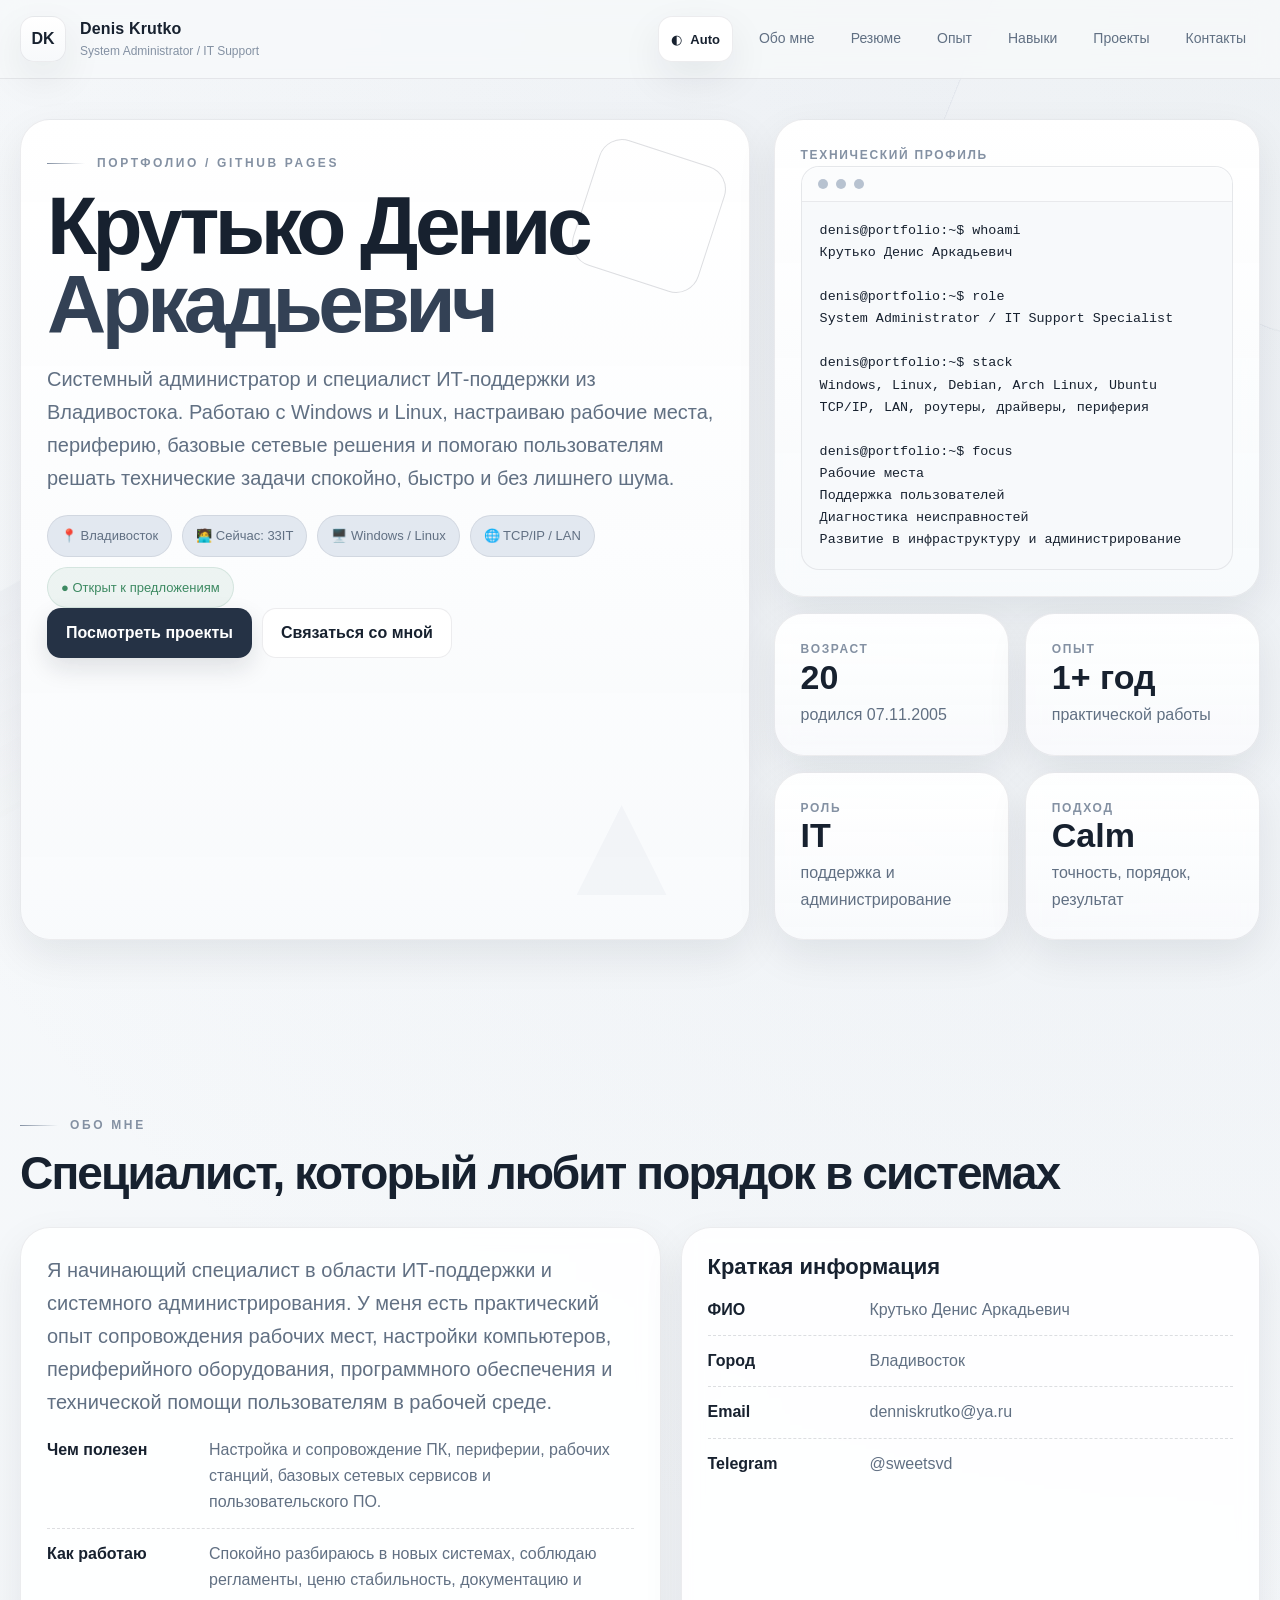
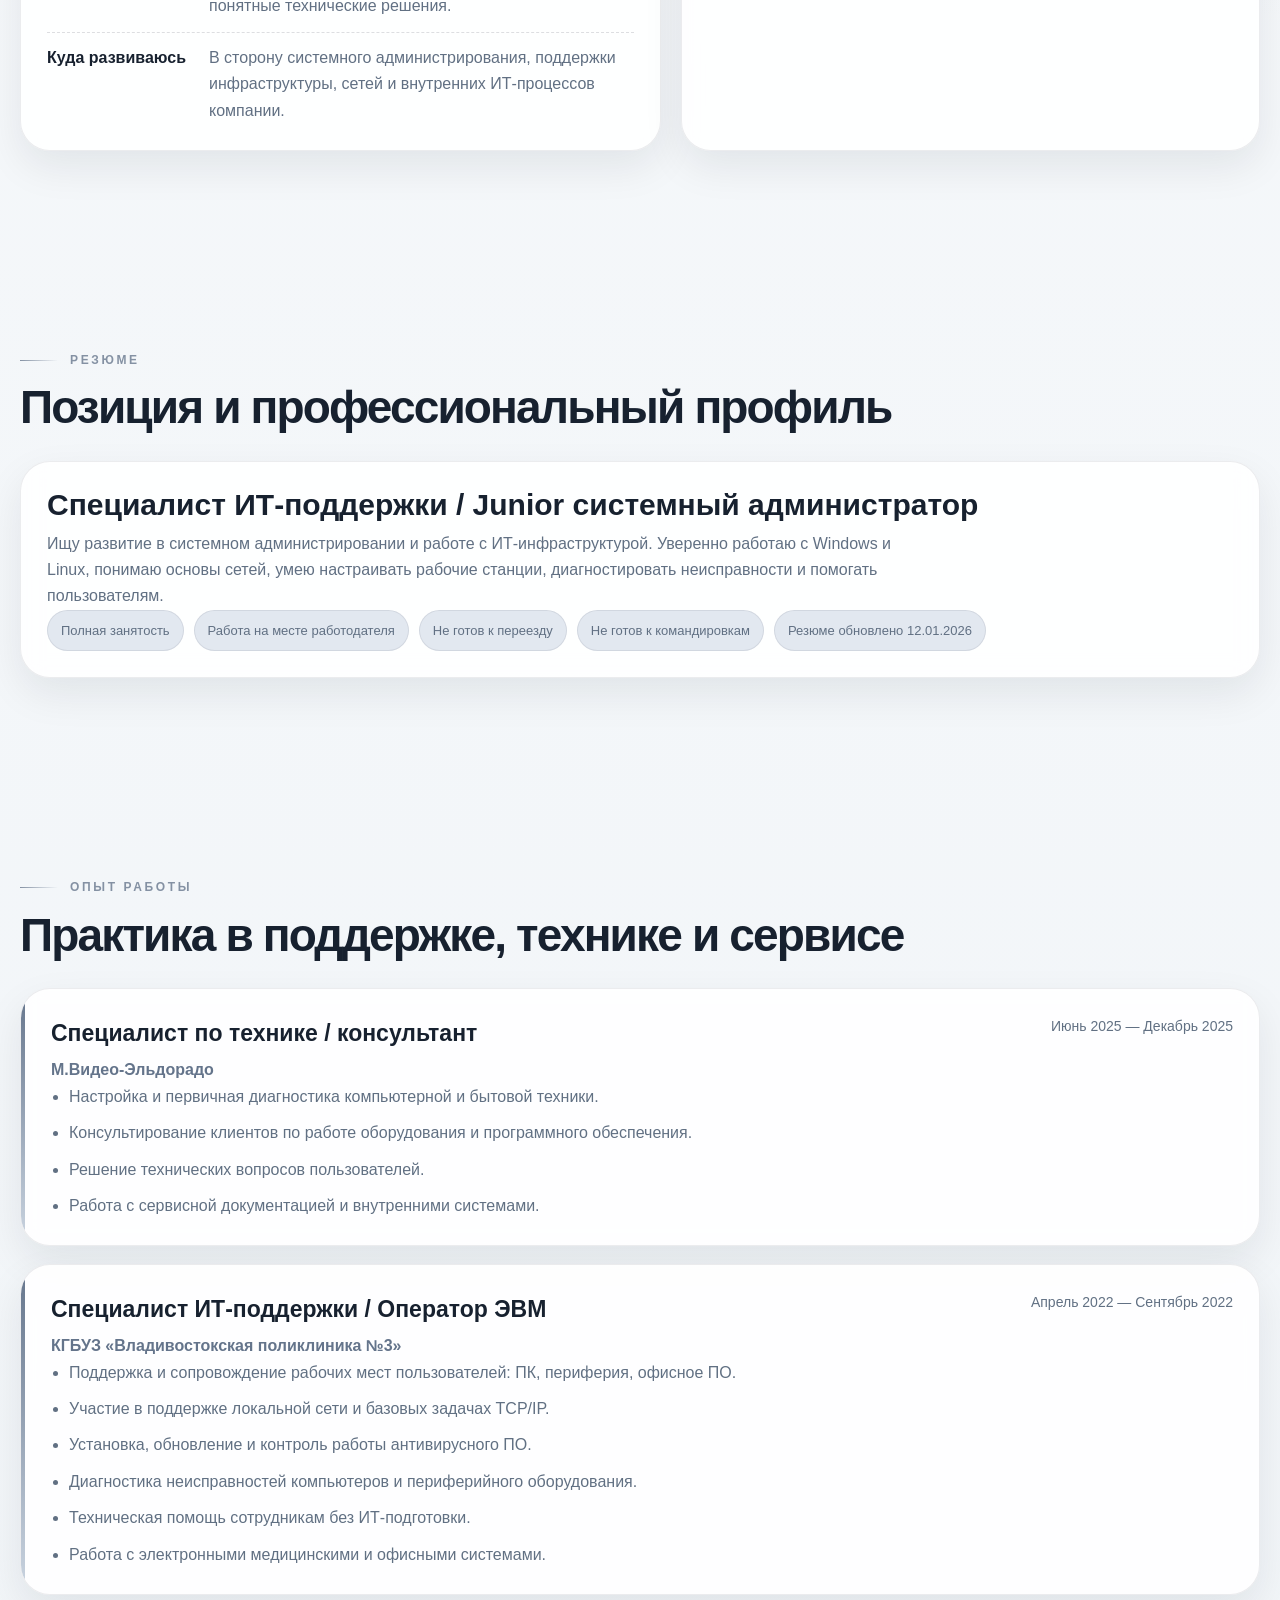
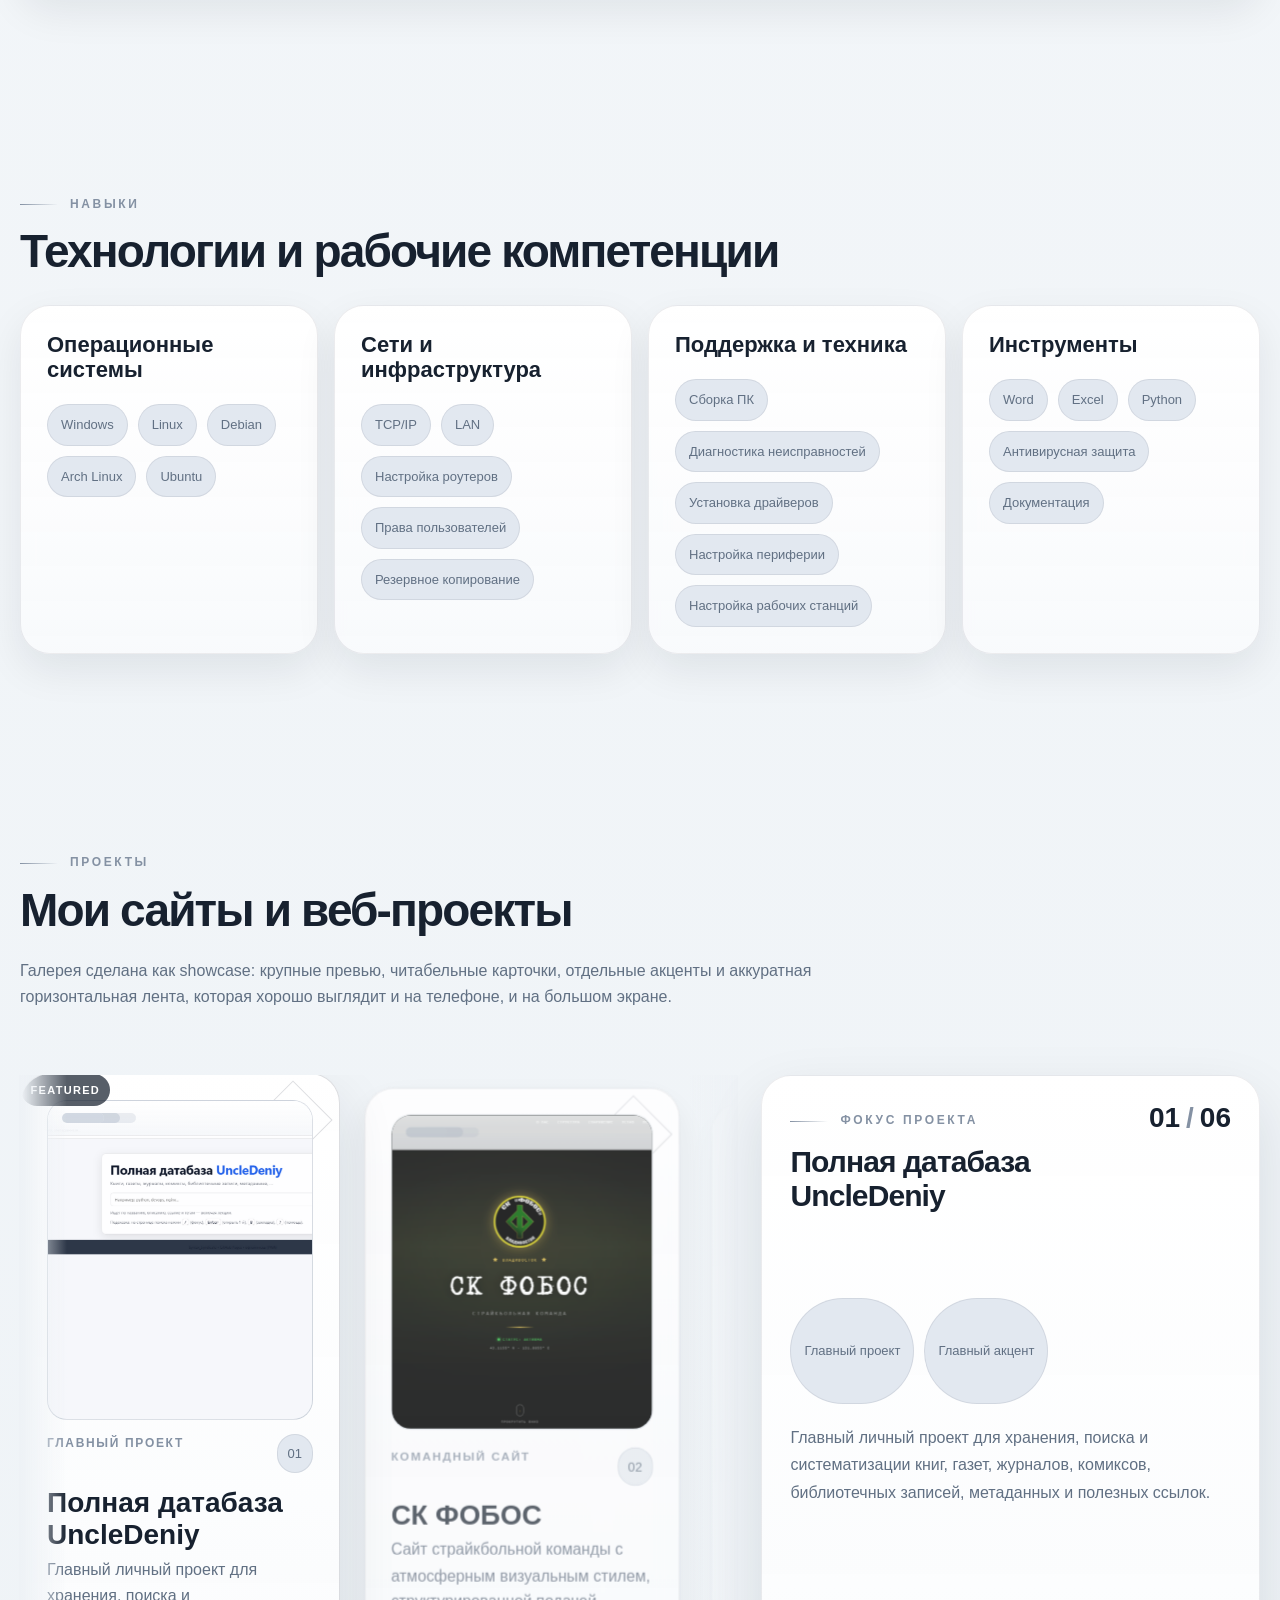
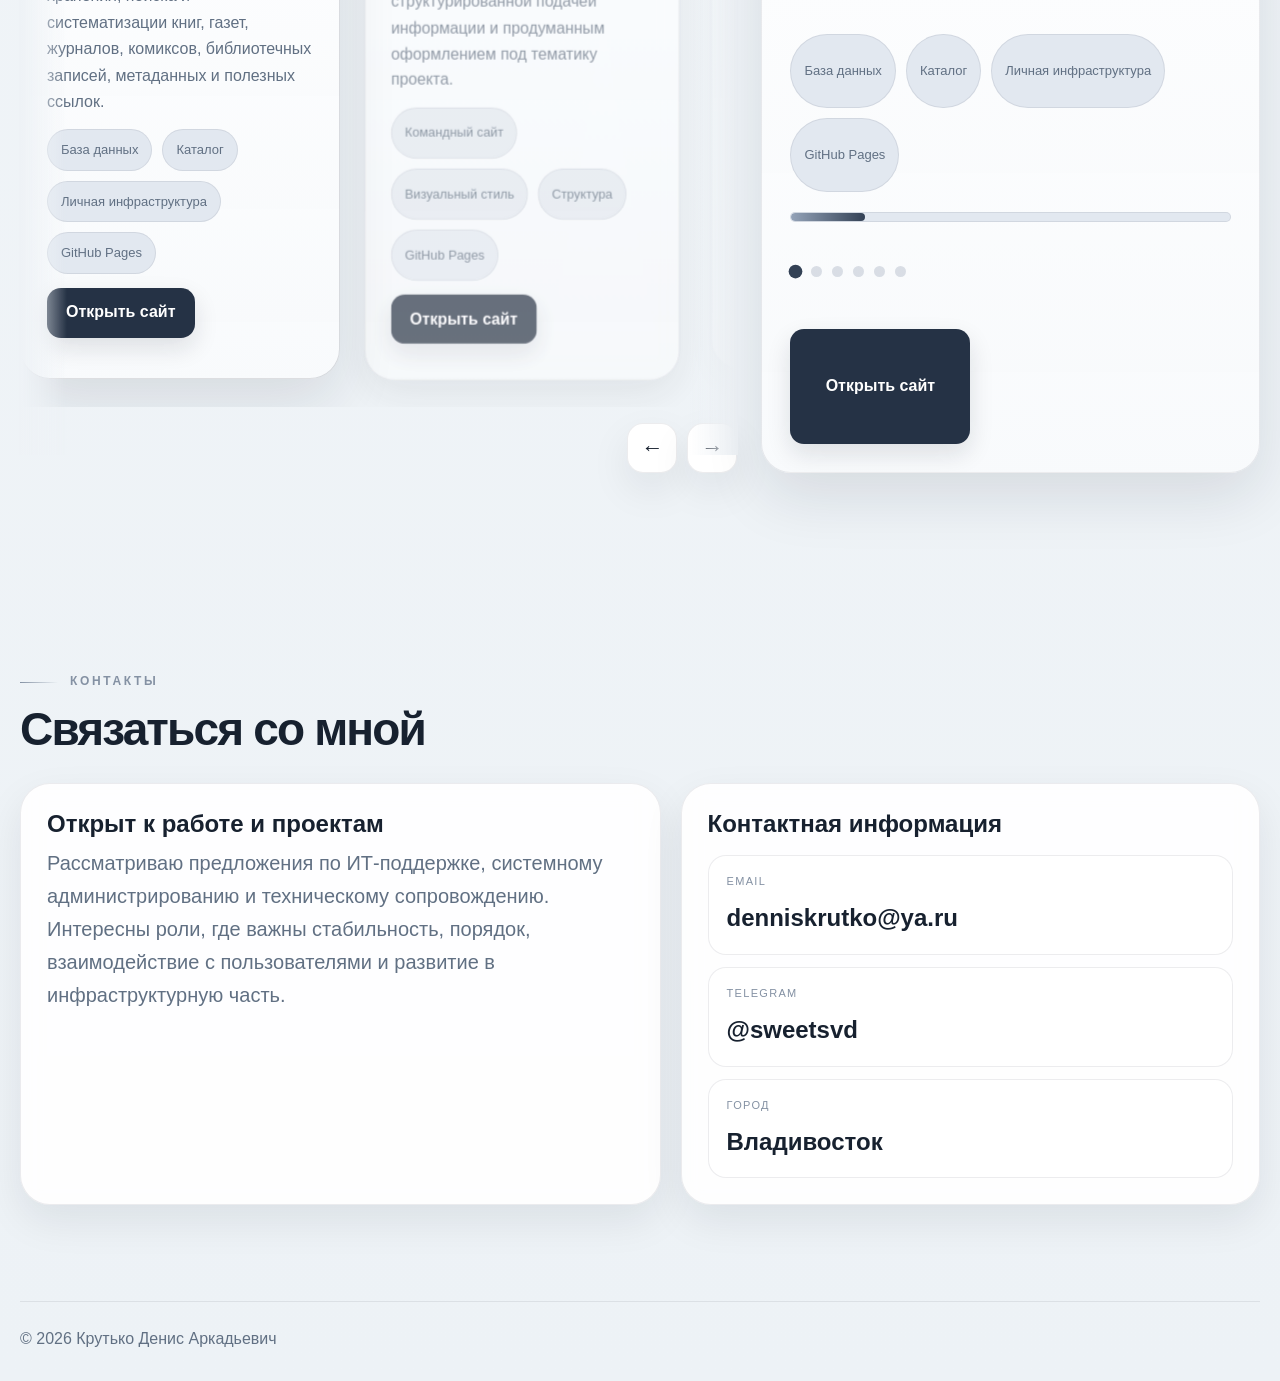
==== commit c5351b4e: "Update index.html" ====
--- a/index.html
+++ b/index.html
@@ -279,7 +279,7 @@
           <div class="projects-slider-shell">
             <div class="projects-slider" id="projectsSlider">
               <article class="project-card panel project-card--featured" data-title="Полная датабаза UncleDeniy" data-type="Главный проект" data-index="01" data-description="Главный личный проект для хранения, поиска и систематизации книг, газет, журналов, комиксов, библиотечных записей, метаданных и полезных ссылок." data-tags="База данных,Каталог,Личная инфраструктура,GitHub Pages" data-link="https://uncledeniy.github.io/sweetsvt.github.io/" data-link-label="Открыть сайт">
-                <div class="project-image browser-frame"><img src="./assets/uncle.svg" alt="Превью проекта Полная датабаза UncleDeniy"></div>
+                <div class="project-image browser-frame"><img src="./img/syntax.png" alt="Превью проекта Полная датабаза UncleDeniy"></div>
                 <div class="project-top"><span class="project-type">Главный проект</span><span class="project-index">01</span></div>
                 <div class="project-title-wrap">
                   <h3>Полная датабаза UncleDeniy</h3>
@@ -290,7 +290,7 @@
               </article>
 
               <article class="project-card panel" data-title="СК ФОБОС" data-type="Командный сайт" data-index="02" data-description="Сайт страйкбольной команды с атмосферным визуальным стилем, структурированной подачей информации и продуманным оформлением под тематику проекта." data-tags="Командный сайт,Визуальный стиль,Структура,GitHub Pages" data-link="https://uncledeniy.github.io/phobos-team.github.io/" data-link-label="Открыть сайт">
-                <div class="project-image browser-frame"><img src="./assets/phobos.svg" alt="Превью проекта СК ФОБОС"></div>
+                <div class="project-image browser-frame"><img src="./img/fobos.png" alt="Превью проекта СК ФОБОС"></div>
                 <div class="project-top"><span class="project-type">Командный сайт</span><span class="project-index">02</span></div>
                 <div class="project-title-wrap">
                   <h3>СК ФОБОС</h3>
@@ -301,7 +301,7 @@
               </article>
 
               <article class="project-card panel" data-title="Тайна Станции Дуга" data-type="Атмосферный проект" data-index="03" data-description="Аудиокнига в атмосфере Зоны: тайны Дуги, аномалии и человеческая жадность. Карточка ведёт сразу на готовую страницу проекта внутри репозитория." data-tags="Story,Landing,Atmosphere" data-link="./tayna-stancii-duga/index.html" data-link-label="Открыть сайт">
-                <div class="project-image browser-frame"><img src="./assets/duga.svg" alt="Превью проекта Тайна Станции Дуга"></div>
+                <div class="project-image browser-frame"><img src="./img/duga.png" alt="Превью проекта Тайна Станции Дуга"></div>
                 <div class="project-top"><span class="project-type">Атмосферный проект</span><span class="project-index">03</span></div>
                 <div class="project-title-wrap">
                   <h3>Тайна Станции Дуга</h3>
@@ -312,7 +312,7 @@
               </article>
 
               <article class="project-card panel" data-title="WeatherVision" data-type="Полезный сервис" data-index="04" data-description="Проект с прогнозом погоды и удобной визуальной подачей данных. Размещается как отдельная страница внутри GitHub Pages." data-tags="Weather,UI,Service" data-link="./weathervision/index.html" data-link-label="Открыть сайт">
-                <div class="project-image browser-frame"><img src="./assets/weather.svg" alt="Превью проекта WeatherVision"></div>
+                <div class="project-image browser-frame"><img src="./img/weather.png" alt="Превью проекта WeatherVision"></div>
                 <div class="project-top"><span class="project-type">Полезный сервис</span><span class="project-index">04</span></div>
                 <div class="project-title-wrap">
                   <h3>WeatherVision</h3>
@@ -323,7 +323,7 @@
               </article>
 
               <article class="project-card panel" data-title="SysHelper" data-type="Технический проект" data-index="05" data-description="Веб-проект по помощи с операционными системами, базовыми настройками и техническими вопросами, связанными с рабочими средами пользователя." data-tags="OS,Support,Utility" data-link="./syshelper/index.html" data-link-label="Открыть сайт">
-                <div class="project-image browser-frame"><img src="./assets/syshelper.svg" alt="Превью проекта SysHelper"></div>
+                <div class="project-image browser-frame"><img src="./img/syshelper.png" alt="Превью проекта SysHelper"></div>
                 <div class="project-top"><span class="project-type">Технический проект</span><span class="project-index">05</span></div>
                 <div class="project-title-wrap">
                   <h3>SysHelper</h3>
@@ -334,7 +334,7 @@
               </article>
 
               <article class="project-card panel" data-title="Galaxy Defender" data-type="Интерактив" data-index="06" data-description="Retro Space Shooter — веб-игра, которая показывает, что я работаю не только с утилитарными решениями, но и с интерактивными проектами." data-tags="Game,Retro,Interactive" data-link="./galaxy-defender/index.html" data-link-label="Открыть сайт">
-                <div class="project-image browser-frame"><img src="./assets/galaxy.svg" alt="Превью проекта Galaxy Defender"></div>
+                <div class="project-image browser-frame"><img src="./img/galaxy.png" alt="Превью проекта Galaxy Defender"></div>
                 <div class="project-top"><span class="project-type">Интерактив</span><span class="project-index">06</span></div>
                 <div class="project-title-wrap">
                   <h3>Galaxy Defender</h3>
